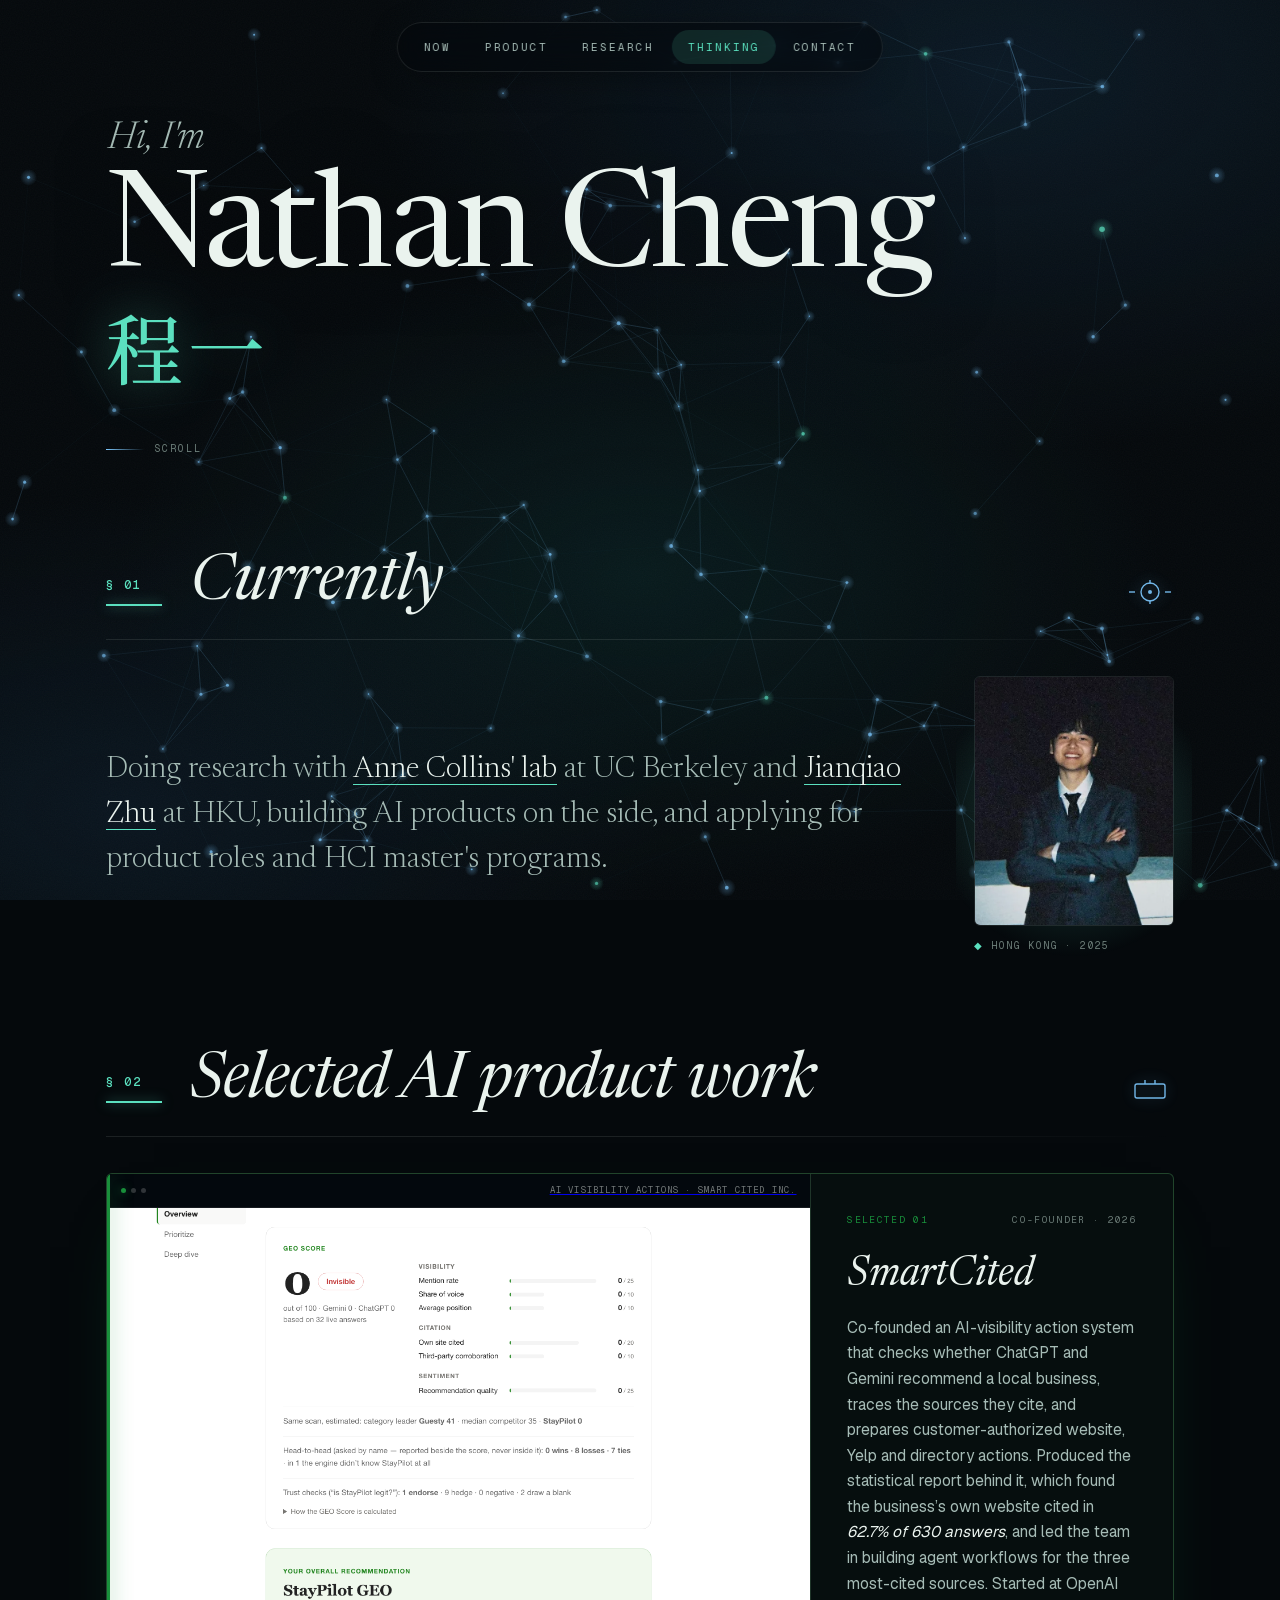
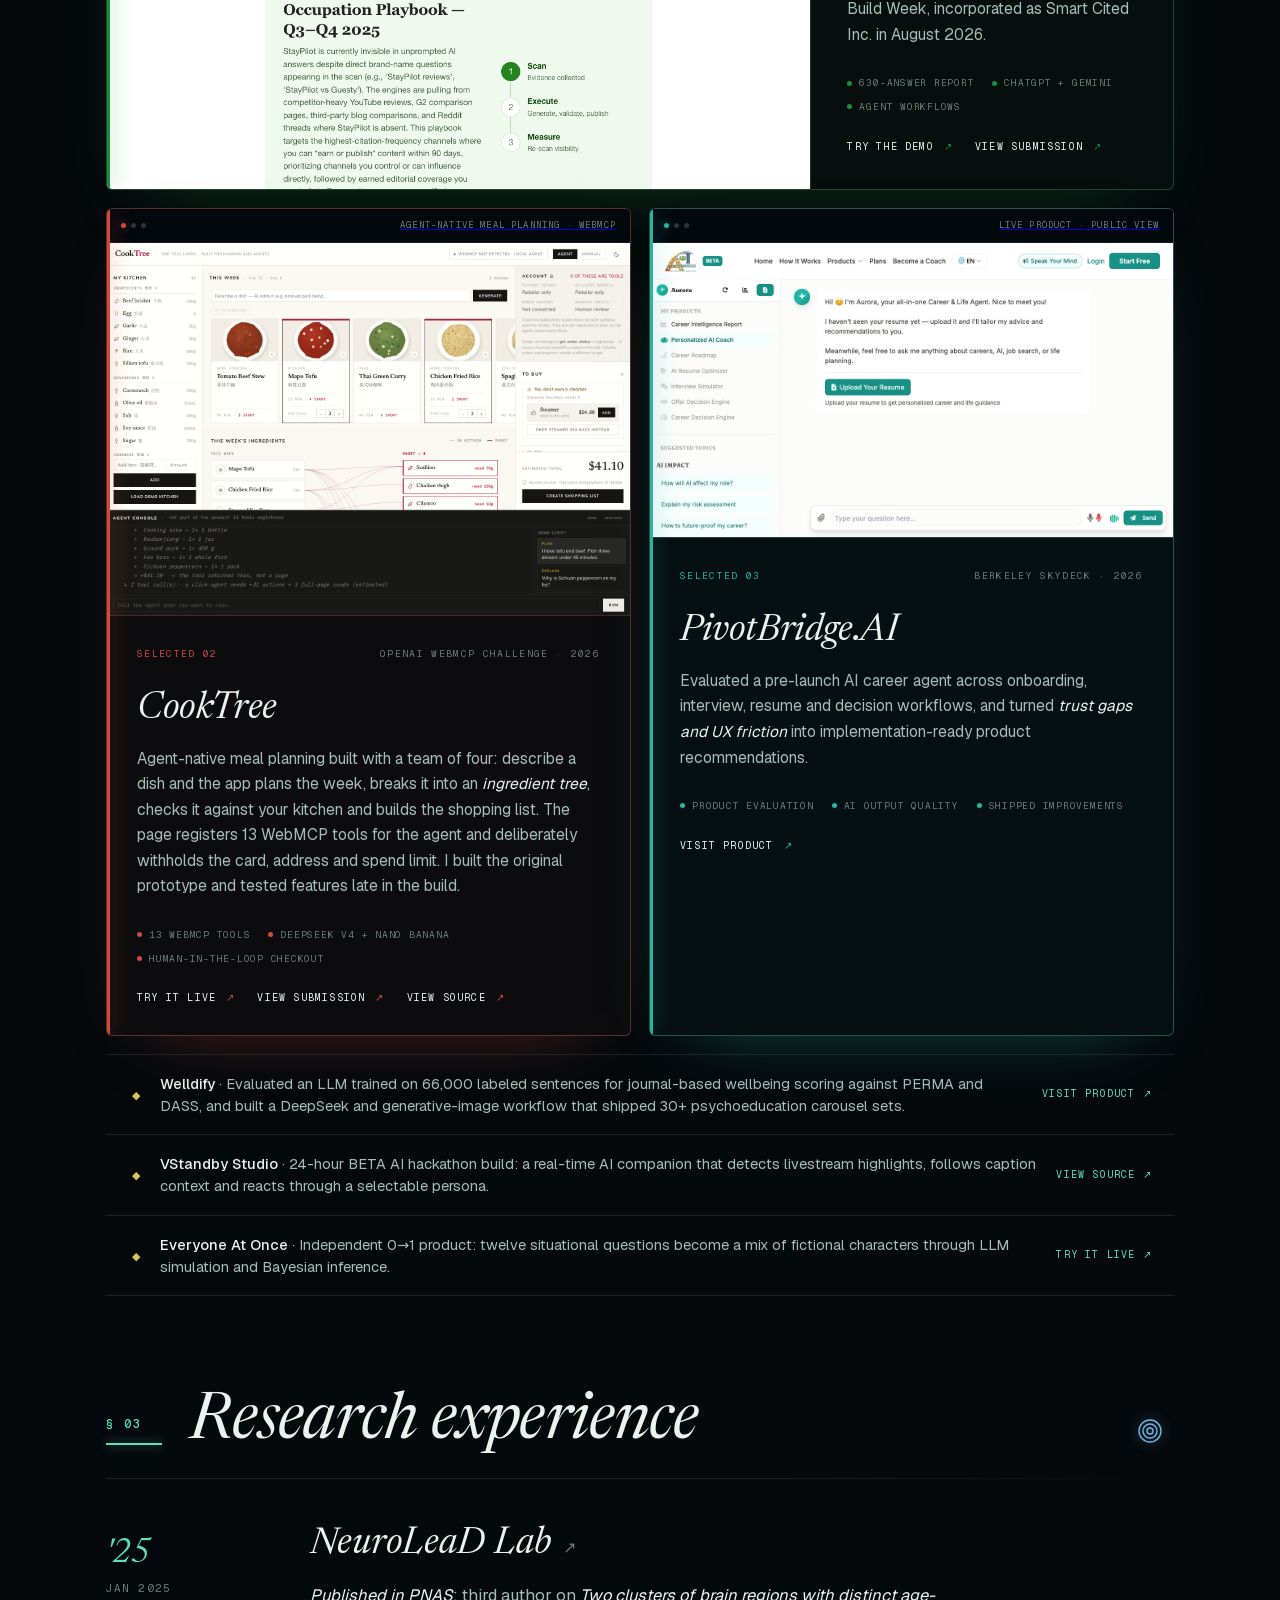
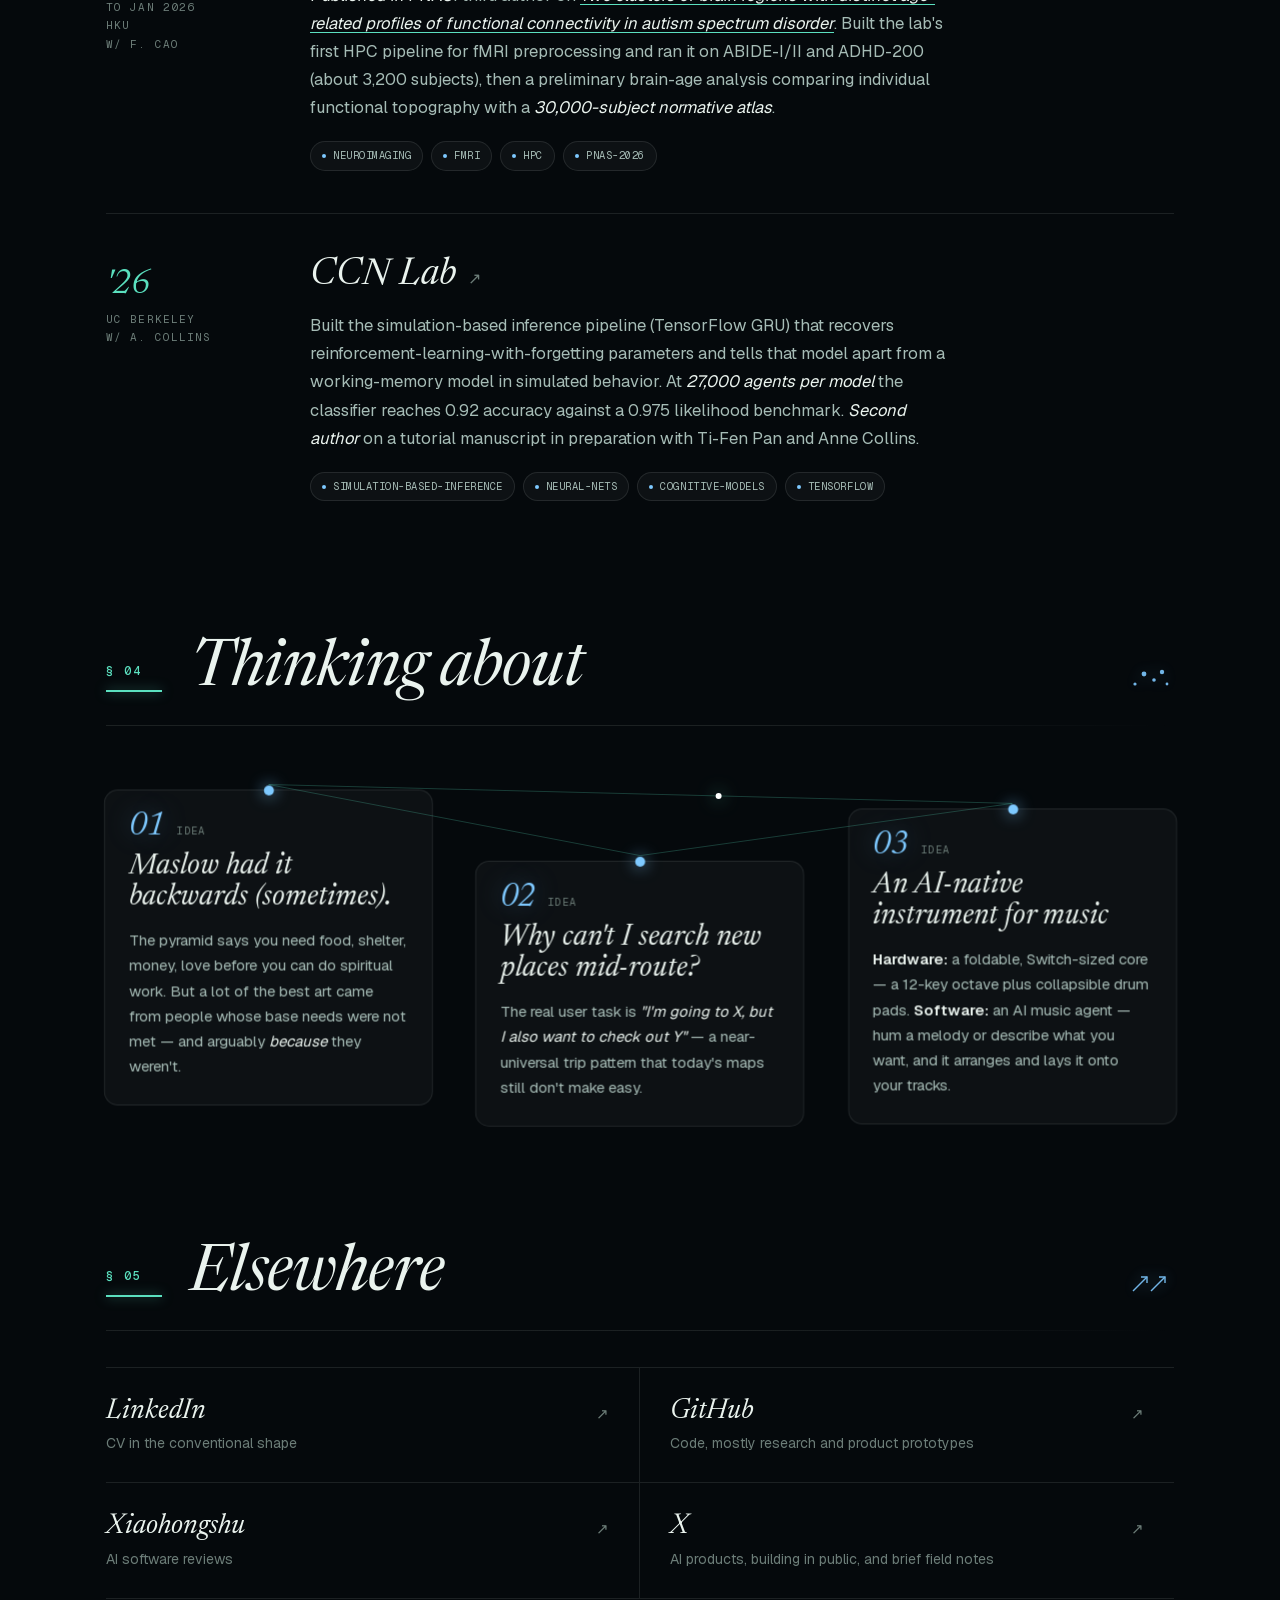
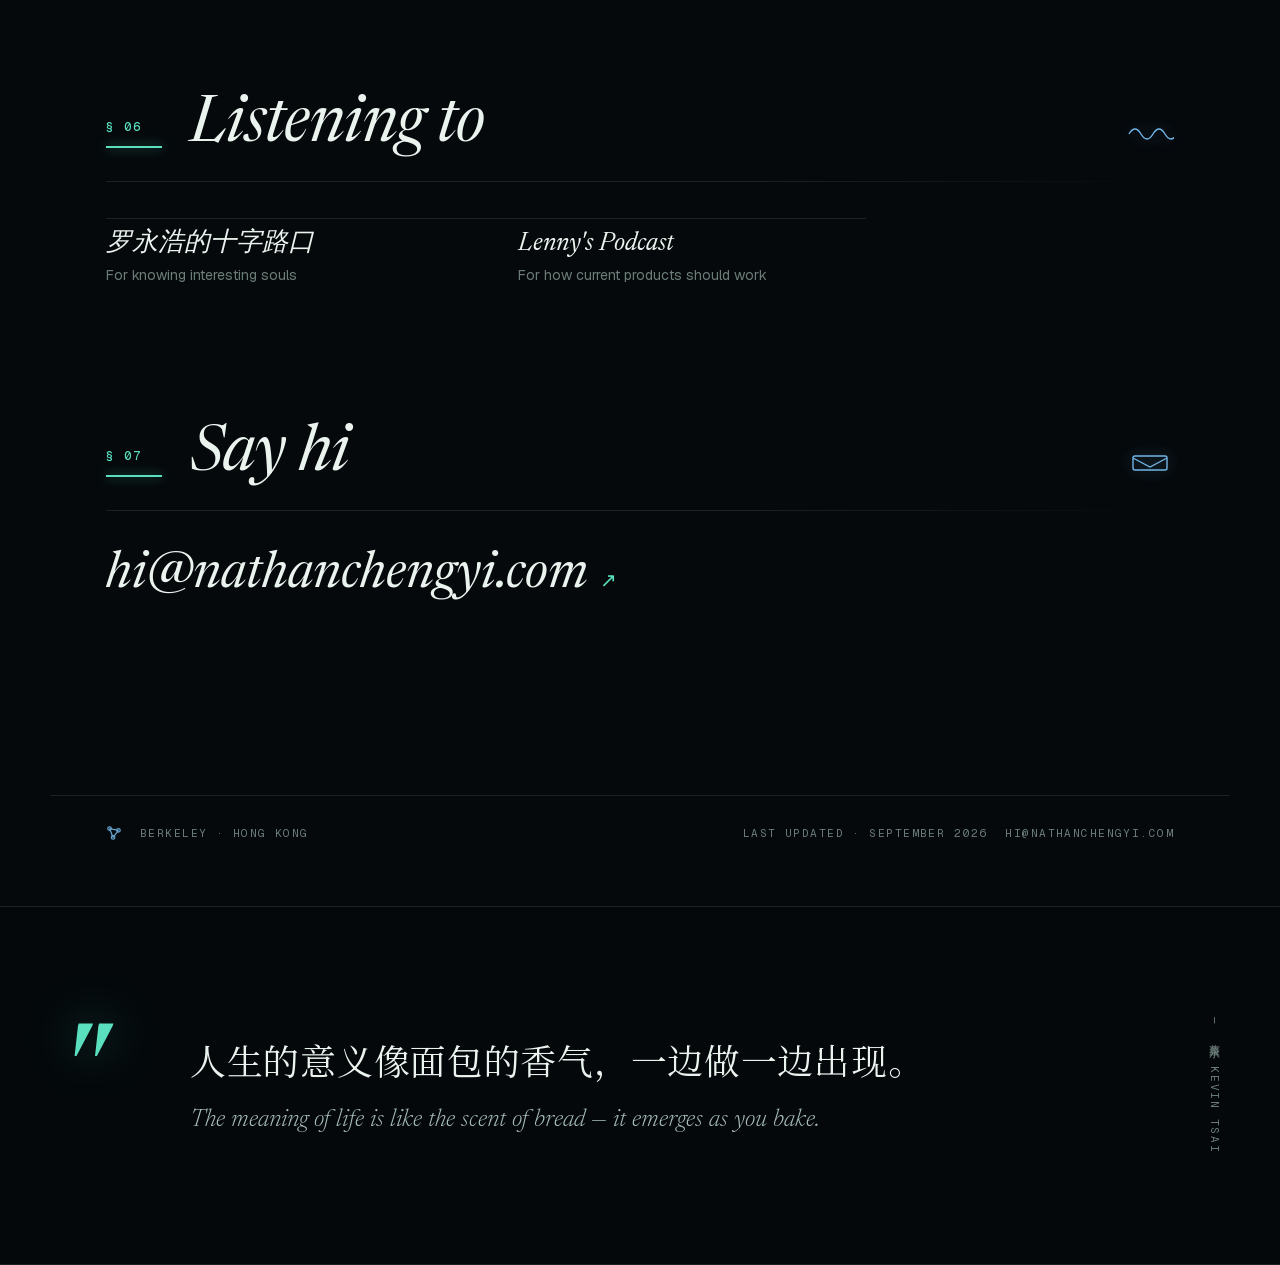
==== sites/classic/index.html @ 2eed2dc4 "Make the interactive gallery the homepage; keep the previous page at /classic/ The rauno-style horiz" ====
<!DOCTYPE html>
<html lang="en"><head>
<meta charset="UTF-8">
<meta name="viewport" content="width=device-width, initial-scale=1.0">
<title>Nathan Cheng · 程一</title>
<link rel="icon" href="data:image/svg+xml,%3Csvg xmlns='http://www.w3.org/2000/svg' viewBox='0 0 64 64'%3E%3Crect width='64' height='64' rx='12' fill='%2305090c'/%3E%3Ctext x='32' y='42' text-anchor='middle' font-family='Georgia,serif' font-size='28' fill='%235be0bf'%3ENC%3C/text%3E%3C/svg%3E">

<style>/* cyrillic-ext */
@font-face {
  font-family: 'Geist';
  font-style: normal;
  font-weight: 300;
  font-display: swap;
  src: url("assets/406ff196-9a1d-473f-8d16-a6c9b97832ac.woff2") format('woff2');
  unicode-range: U+0460-052F, U+1C80-1C8A, U+20B4, U+2DE0-2DFF, U+A640-A69F, U+FE2E-FE2F;
}
/* cyrillic */
@font-face {
  font-family: 'Geist';
  font-style: normal;
  font-weight: 300;
  font-display: swap;
  src: url("assets/a07b45ac-2dd8-4968-9e25-42e28d0f3541.woff2") format('woff2');
  unicode-range: U+0301, U+0400-045F, U+0490-0491, U+04B0-04B1, U+2116;
}
/* vietnamese */
@font-face {
  font-family: 'Geist';
  font-style: normal;
  font-weight: 300;
  font-display: swap;
  src: url("assets/fdc91649-706a-4831-848d-0810960afbfd.woff2") format('woff2');
  unicode-range: U+0102-0103, U+0110-0111, U+0128-0129, U+0168-0169, U+01A0-01A1, U+01AF-01B0, U+0300-0301, U+0303-0304, U+0308-0309, U+0323, U+0329, U+1EA0-1EF9, U+20AB;
}
/* latin-ext */
@font-face {
  font-family: 'Geist';
  font-style: normal;
  font-weight: 300;
  font-display: swap;
  src: url("assets/aa90a2c1-c857-4270-928f-7e5e3acef69a.woff2") format('woff2');
  unicode-range: U+0100-02BA, U+02BD-02C5, U+02C7-02CC, U+02CE-02D7, U+02DD-02FF, U+0304, U+0308, U+0329, U+1D00-1DBF, U+1E00-1E9F, U+1EF2-1EFF, U+2020, U+20A0-20AB, U+20AD-20C0, U+2113, U+2C60-2C7F, U+A720-A7FF;
}
/* latin */
@font-face {
  font-family: 'Geist';
  font-style: normal;
  font-weight: 300;
  font-display: swap;
  src: url("assets/fd5b22b3-99f3-406f-8edd-89c9b21847e5.woff2") format('woff2');
  unicode-range: U+0000-00FF, U+0131, U+0152-0153, U+02BB-02BC, U+02C6, U+02DA, U+02DC, U+0304, U+0308, U+0329, U+2000-206F, U+20AC, U+2122, U+2191, U+2193, U+2212, U+2215, U+FEFF, U+FFFD;
}
/* cyrillic-ext */
@font-face {
  font-family: 'Geist';
  font-style: normal;
  font-weight: 400;
  font-display: swap;
  src: url("assets/406ff196-9a1d-473f-8d16-a6c9b97832ac.woff2") format('woff2');
  unicode-range: U+0460-052F, U+1C80-1C8A, U+20B4, U+2DE0-2DFF, U+A640-A69F, U+FE2E-FE2F;
}
/* cyrillic */
@font-face {
  font-family: 'Geist';
  font-style: normal;
  font-weight: 400;
  font-display: swap;
  src: url("assets/a07b45ac-2dd8-4968-9e25-42e28d0f3541.woff2") format('woff2');
  unicode-range: U+0301, U+0400-045F, U+0490-0491, U+04B0-04B1, U+2116;
}
/* vietnamese */
@font-face {
  font-family: 'Geist';
  font-style: normal;
  font-weight: 400;
  font-display: swap;
  src: url("assets/fdc91649-706a-4831-848d-0810960afbfd.woff2") format('woff2');
  unicode-range: U+0102-0103, U+0110-0111, U+0128-0129, U+0168-0169, U+01A0-01A1, U+01AF-01B0, U+0300-0301, U+0303-0304, U+0308-0309, U+0323, U+0329, U+1EA0-1EF9, U+20AB;
}
/* latin-ext */
@font-face {
  font-family: 'Geist';
  font-style: normal;
  font-weight: 400;
  font-display: swap;
  src: url("assets/aa90a2c1-c857-4270-928f-7e5e3acef69a.woff2") format('woff2');
  unicode-range: U+0100-02BA, U+02BD-02C5, U+02C7-02CC, U+02CE-02D7, U+02DD-02FF, U+0304, U+0308, U+0329, U+1D00-1DBF, U+1E00-1E9F, U+1EF2-1EFF, U+2020, U+20A0-20AB, U+20AD-20C0, U+2113, U+2C60-2C7F, U+A720-A7FF;
}
/* latin */
@font-face {
  font-family: 'Geist';
  font-style: normal;
  font-weight: 400;
  font-display: swap;
  src: url("assets/fd5b22b3-99f3-406f-8edd-89c9b21847e5.woff2") format('woff2');
  unicode-range: U+0000-00FF, U+0131, U+0152-0153, U+02BB-02BC, U+02C6, U+02DA, U+02DC, U+0304, U+0308, U+0329, U+2000-206F, U+20AC, U+2122, U+2191, U+2193, U+2212, U+2215, U+FEFF, U+FFFD;
}
/* cyrillic-ext */
@font-face {
  font-family: 'Geist';
  font-style: normal;
  font-weight: 500;
  font-display: swap;
  src: url("assets/406ff196-9a1d-473f-8d16-a6c9b97832ac.woff2") format('woff2');
  unicode-range: U+0460-052F, U+1C80-1C8A, U+20B4, U+2DE0-2DFF, U+A640-A69F, U+FE2E-FE2F;
}
/* cyrillic */
@font-face {
  font-family: 'Geist';
  font-style: normal;
  font-weight: 500;
  font-display: swap;
  src: url("assets/a07b45ac-2dd8-4968-9e25-42e28d0f3541.woff2") format('woff2');
  unicode-range: U+0301, U+0400-045F, U+0490-0491, U+04B0-04B1, U+2116;
}
/* vietnamese */
@font-face {
  font-family: 'Geist';
  font-style: normal;
  font-weight: 500;
  font-display: swap;
  src: url("assets/fdc91649-706a-4831-848d-0810960afbfd.woff2") format('woff2');
  unicode-range: U+0102-0103, U+0110-0111, U+0128-0129, U+0168-0169, U+01A0-01A1, U+01AF-01B0, U+0300-0301, U+0303-0304, U+0308-0309, U+0323, U+0329, U+1EA0-1EF9, U+20AB;
}
/* latin-ext */
@font-face {
  font-family: 'Geist';
  font-style: normal;
  font-weight: 500;
  font-display: swap;
  src: url("assets/aa90a2c1-c857-4270-928f-7e5e3acef69a.woff2") format('woff2');
  unicode-range: U+0100-02BA, U+02BD-02C5, U+02C7-02CC, U+02CE-02D7, U+02DD-02FF, U+0304, U+0308, U+0329, U+1D00-1DBF, U+1E00-1E9F, U+1EF2-1EFF, U+2020, U+20A0-20AB, U+20AD-20C0, U+2113, U+2C60-2C7F, U+A720-A7FF;
}
/* latin */
@font-face {
  font-family: 'Geist';
  font-style: normal;
  font-weight: 500;
  font-display: swap;
  src: url("assets/fd5b22b3-99f3-406f-8edd-89c9b21847e5.woff2") format('woff2');
  unicode-range: U+0000-00FF, U+0131, U+0152-0153, U+02BB-02BC, U+02C6, U+02DA, U+02DC, U+0304, U+0308, U+0329, U+2000-206F, U+20AC, U+2122, U+2191, U+2193, U+2212, U+2215, U+FEFF, U+FFFD;
}
/* cyrillic-ext */
@font-face {
  font-family: 'Geist';
  font-style: normal;
  font-weight: 600;
  font-display: swap;
  src: url("assets/406ff196-9a1d-473f-8d16-a6c9b97832ac.woff2") format('woff2');
  unicode-range: U+0460-052F, U+1C80-1C8A, U+20B4, U+2DE0-2DFF, U+A640-A69F, U+FE2E-FE2F;
}
/* cyrillic */
@font-face {
  font-family: 'Geist';
  font-style: normal;
  font-weight: 600;
  font-display: swap;
  src: url("assets/a07b45ac-2dd8-4968-9e25-42e28d0f3541.woff2") format('woff2');
  unicode-range: U+0301, U+0400-045F, U+0490-0491, U+04B0-04B1, U+2116;
}
/* vietnamese */
@font-face {
  font-family: 'Geist';
  font-style: normal;
  font-weight: 600;
  font-display: swap;
  src: url("assets/fdc91649-706a-4831-848d-0810960afbfd.woff2") format('woff2');
  unicode-range: U+0102-0103, U+0110-0111, U+0128-0129, U+0168-0169, U+01A0-01A1, U+01AF-01B0, U+0300-0301, U+0303-0304, U+0308-0309, U+0323, U+0329, U+1EA0-1EF9, U+20AB;
}
/* latin-ext */
@font-face {
  font-family: 'Geist';
  font-style: normal;
  font-weight: 600;
  font-display: swap;
  src: url("assets/aa90a2c1-c857-4270-928f-7e5e3acef69a.woff2") format('woff2');
  unicode-range: U+0100-02BA, U+02BD-02C5, U+02C7-02CC, U+02CE-02D7, U+02DD-02FF, U+0304, U+0308, U+0329, U+1D00-1DBF, U+1E00-1E9F, U+1EF2-1EFF, U+2020, U+20A0-20AB, U+20AD-20C0, U+2113, U+2C60-2C7F, U+A720-A7FF;
}
/* latin */
@font-face {
  font-family: 'Geist';
  font-style: normal;
  font-weight: 600;
  font-display: swap;
  src: url("assets/fd5b22b3-99f3-406f-8edd-89c9b21847e5.woff2") format('woff2');
  unicode-range: U+0000-00FF, U+0131, U+0152-0153, U+02BB-02BC, U+02C6, U+02DA, U+02DC, U+0304, U+0308, U+0329, U+2000-206F, U+20AC, U+2122, U+2191, U+2193, U+2212, U+2215, U+FEFF, U+FFFD;
}
/* cyrillic-ext */
@font-face {
  font-family: 'Geist Mono';
  font-style: normal;
  font-weight: 400;
  font-display: swap;
  src: url("assets/4deb1735-7fc5-4e44-931a-0e9ace852eaf.woff2") format('woff2');
  unicode-range: U+0460-052F, U+1C80-1C8A, U+20B4, U+2DE0-2DFF, U+A640-A69F, U+FE2E-FE2F;
}
/* cyrillic */
@font-face {
  font-family: 'Geist Mono';
  font-style: normal;
  font-weight: 400;
  font-display: swap;
  src: url("assets/641f520a-6e91-494b-a622-f8a7eb7b8e82.woff2") format('woff2');
  unicode-range: U+0301, U+0400-045F, U+0490-0491, U+04B0-04B1, U+2116;
}
/* symbols2 */
@font-face {
  font-family: 'Geist Mono';
  font-style: normal;
  font-weight: 400;
  font-display: swap;
  src: url("assets/8c918bd3-a29f-4738-ba92-1f7b3ba938ee.woff2") format('woff2');
  unicode-range: U+2000-2001, U+2004-2008, U+200A, U+23B8-23BD, U+2500-259F;
}
/* vietnamese */
@font-face {
  font-family: 'Geist Mono';
  font-style: normal;
  font-weight: 400;
  font-display: swap;
  src: url("assets/a87efb95-933f-4abd-8d6a-b9994d7c7fd7.woff2") format('woff2');
  unicode-range: U+0102-0103, U+0110-0111, U+0128-0129, U+0168-0169, U+01A0-01A1, U+01AF-01B0, U+0300-0301, U+0303-0304, U+0308-0309, U+0323, U+0329, U+1EA0-1EF9, U+20AB;
}
/* latin-ext */
@font-face {
  font-family: 'Geist Mono';
  font-style: normal;
  font-weight: 400;
  font-display: swap;
  src: url("assets/8f71ce33-ca8a-4b1d-8ab3-5d16560b2640.woff2") format('woff2');
  unicode-range: U+0100-02BA, U+02BD-02C5, U+02C7-02CC, U+02CE-02D7, U+02DD-02FF, U+0304, U+0308, U+0329, U+1D00-1DBF, U+1E00-1E9F, U+1EF2-1EFF, U+2020, U+20A0-20AB, U+20AD-20C0, U+2113, U+2C60-2C7F, U+A720-A7FF;
}
/* latin */
@font-face {
  font-family: 'Geist Mono';
  font-style: normal;
  font-weight: 400;
  font-display: swap;
  src: url("assets/cc02ea3b-0bcb-44e5-9887-5b1817700474.woff2") format('woff2');
  unicode-range: U+0000-00FF, U+0131, U+0152-0153, U+02BB-02BC, U+02C6, U+02DA, U+02DC, U+0304, U+0308, U+0329, U+2000-206F, U+20AC, U+2122, U+2191, U+2193, U+2212, U+2215, U+FEFF, U+FFFD;
}
/* cyrillic-ext */
@font-face {
  font-family: 'Geist Mono';
  font-style: normal;
  font-weight: 500;
  font-display: swap;
  src: url("assets/4deb1735-7fc5-4e44-931a-0e9ace852eaf.woff2") format('woff2');
  unicode-range: U+0460-052F, U+1C80-1C8A, U+20B4, U+2DE0-2DFF, U+A640-A69F, U+FE2E-FE2F;
}
/* cyrillic */
@font-face {
  font-family: 'Geist Mono';
  font-style: normal;
  font-weight: 500;
  font-display: swap;
  src: url("assets/641f520a-6e91-494b-a622-f8a7eb7b8e82.woff2") format('woff2');
  unicode-range: U+0301, U+0400-045F, U+0490-0491, U+04B0-04B1, U+2116;
}
/* symbols2 */
@font-face {
  font-family: 'Geist Mono';
  font-style: normal;
  font-weight: 500;
  font-display: swap;
  src: url("assets/8c918bd3-a29f-4738-ba92-1f7b3ba938ee.woff2") format('woff2');
  unicode-range: U+2000-2001, U+2004-2008, U+200A, U+23B8-23BD, U+2500-259F;
}
/* vietnamese */
@font-face {
  font-family: 'Geist Mono';
  font-style: normal;
  font-weight: 500;
  font-display: swap;
  src: url("assets/a87efb95-933f-4abd-8d6a-b9994d7c7fd7.woff2") format('woff2');
  unicode-range: U+0102-0103, U+0110-0111, U+0128-0129, U+0168-0169, U+01A0-01A1, U+01AF-01B0, U+0300-0301, U+0303-0304, U+0308-0309, U+0323, U+0329, U+1EA0-1EF9, U+20AB;
}
/* latin-ext */
@font-face {
  font-family: 'Geist Mono';
  font-style: normal;
  font-weight: 500;
  font-display: swap;
  src: url("assets/8f71ce33-ca8a-4b1d-8ab3-5d16560b2640.woff2") format('woff2');
  unicode-range: U+0100-02BA, U+02BD-02C5, U+02C7-02CC, U+02CE-02D7, U+02DD-02FF, U+0304, U+0308, U+0329, U+1D00-1DBF, U+1E00-1E9F, U+1EF2-1EFF, U+2020, U+20A0-20AB, U+20AD-20C0, U+2113, U+2C60-2C7F, U+A720-A7FF;
}
/* latin */
@font-face {
  font-family: 'Geist Mono';
  font-style: normal;
  font-weight: 500;
  font-display: swap;
  src: url("assets/cc02ea3b-0bcb-44e5-9887-5b1817700474.woff2") format('woff2');
  unicode-range: U+0000-00FF, U+0131, U+0152-0153, U+02BB-02BC, U+02C6, U+02DA, U+02DC, U+0304, U+0308, U+0329, U+2000-206F, U+20AC, U+2122, U+2191, U+2193, U+2212, U+2215, U+FEFF, U+FFFD;
}
/* latin-ext */
@font-face {
  font-family: 'Instrument Serif';
  font-style: italic;
  font-weight: 400;
  font-display: swap;
  src: url("assets/82342b53-bb4f-4920-b3ee-62aa6d832d21.woff2") format('woff2');
  unicode-range: U+0100-02BA, U+02BD-02C5, U+02C7-02CC, U+02CE-02D7, U+02DD-02FF, U+0304, U+0308, U+0329, U+1D00-1DBF, U+1E00-1E9F, U+1EF2-1EFF, U+2020, U+20A0-20AB, U+20AD-20C0, U+2113, U+2C60-2C7F, U+A720-A7FF;
}
/* latin */
@font-face {
  font-family: 'Instrument Serif';
  font-style: italic;
  font-weight: 400;
  font-display: swap;
  src: url("assets/39fcc3da-72b2-45c7-a896-44518036417e.woff2") format('woff2');
  unicode-range: U+0000-00FF, U+0131, U+0152-0153, U+02BB-02BC, U+02C6, U+02DA, U+02DC, U+0304, U+0308, U+0329, U+2000-206F, U+20AC, U+2122, U+2191, U+2193, U+2212, U+2215, U+FEFF, U+FFFD;
}
/* latin-ext */
@font-face {
  font-family: 'Instrument Serif';
  font-style: normal;
  font-weight: 400;
  font-display: swap;
  src: url("assets/51de1911-5d71-4600-9000-8649d9fd3657.woff2") format('woff2');
  unicode-range: U+0100-02BA, U+02BD-02C5, U+02C7-02CC, U+02CE-02D7, U+02DD-02FF, U+0304, U+0308, U+0329, U+1D00-1DBF, U+1E00-1E9F, U+1EF2-1EFF, U+2020, U+20A0-20AB, U+20AD-20C0, U+2113, U+2C60-2C7F, U+A720-A7FF;
}
/* latin */
@font-face {
  font-family: 'Instrument Serif';
  font-style: normal;
  font-weight: 400;
  font-display: swap;
  src: url("assets/1f8f34b9-cf24-4804-b10e-a62b83141c63.woff2") format('woff2');
  unicode-range: U+0000-00FF, U+0131, U+0152-0153, U+02BB-02BC, U+02C6, U+02DA, U+02DC, U+0304, U+0308, U+0329, U+2000-206F, U+20AC, U+2122, U+2191, U+2193, U+2212, U+2215, U+FEFF, U+FFFD;
}
/* cyrillic-ext */
@font-face {
  font-family: 'Inter Tight';
  font-style: normal;
  font-weight: 400;
  font-display: swap;
  src: url("assets/a51eeeb6-c820-4dff-87d1-be201de6d6c6.woff2") format('woff2');
  unicode-range: U+0460-052F, U+1C80-1C8A, U+20B4, U+2DE0-2DFF, U+A640-A69F, U+FE2E-FE2F;
}
/* cyrillic */
@font-face {
  font-family: 'Inter Tight';
  font-style: normal;
  font-weight: 400;
  font-display: swap;
  src: url("assets/ab0a4b1e-ab73-496b-af67-f193a695d91c.woff2") format('woff2');
  unicode-range: U+0301, U+0400-045F, U+0490-0491, U+04B0-04B1, U+2116;
}
/* greek-ext */
@font-face {
  font-family: 'Inter Tight';
  font-style: normal;
  font-weight: 400;
  font-display: swap;
  src: url("assets/25505357-8109-42a3-92f9-4ddcd8b09b17.woff2") format('woff2');
  unicode-range: U+1F00-1FFF;
}
/* greek */
@font-face {
  font-family: 'Inter Tight';
  font-style: normal;
  font-weight: 400;
  font-display: swap;
  src: url("assets/26ed3e5c-01b4-41af-aea3-d588970f95c6.woff2") format('woff2');
  unicode-range: U+0370-0377, U+037A-037F, U+0384-038A, U+038C, U+038E-03A1, U+03A3-03FF;
}
/* vietnamese */
@font-face {
  font-family: 'Inter Tight';
  font-style: normal;
  font-weight: 400;
  font-display: swap;
  src: url("assets/d5d8c652-afb6-4164-b092-658f5ea5ee05.woff2") format('woff2');
  unicode-range: U+0102-0103, U+0110-0111, U+0128-0129, U+0168-0169, U+01A0-01A1, U+01AF-01B0, U+0300-0301, U+0303-0304, U+0308-0309, U+0323, U+0329, U+1EA0-1EF9, U+20AB;
}
/* latin-ext */
@font-face {
  font-family: 'Inter Tight';
  font-style: normal;
  font-weight: 400;
  font-display: swap;
  src: url("assets/9e79aa16-de63-41fd-900c-c9a64ae68954.woff2") format('woff2');
  unicode-range: U+0100-02BA, U+02BD-02C5, U+02C7-02CC, U+02CE-02D7, U+02DD-02FF, U+0304, U+0308, U+0329, U+1D00-1DBF, U+1E00-1E9F, U+1EF2-1EFF, U+2020, U+20A0-20AB, U+20AD-20C0, U+2113, U+2C60-2C7F, U+A720-A7FF;
}
/* latin */
@font-face {
  font-family: 'Inter Tight';
  font-style: normal;
  font-weight: 400;
  font-display: swap;
  src: url("assets/fe923ce8-3e63-41a2-ae22-30a5498c49ff.woff2") format('woff2');
  unicode-range: U+0000-00FF, U+0131, U+0152-0153, U+02BB-02BC, U+02C6, U+02DA, U+02DC, U+0304, U+0308, U+0329, U+2000-206F, U+20AC, U+2122, U+2191, U+2193, U+2212, U+2215, U+FEFF, U+FFFD;
}
/* cyrillic-ext */
@font-face {
  font-family: 'Inter Tight';
  font-style: normal;
  font-weight: 500;
  font-display: swap;
  src: url("assets/a51eeeb6-c820-4dff-87d1-be201de6d6c6.woff2") format('woff2');
  unicode-range: U+0460-052F, U+1C80-1C8A, U+20B4, U+2DE0-2DFF, U+A640-A69F, U+FE2E-FE2F;
}
/* cyrillic */
@font-face {
  font-family: 'Inter Tight';
  font-style: normal;
  font-weight: 500;
  font-display: swap;
  src: url("assets/ab0a4b1e-ab73-496b-af67-f193a695d91c.woff2") format('woff2');
  unicode-range: U+0301, U+0400-045F, U+0490-0491, U+04B0-04B1, U+2116;
}
/* greek-ext */
@font-face {
  font-family: 'Inter Tight';
  font-style: normal;
  font-weight: 500;
  font-display: swap;
  src: url("assets/25505357-8109-42a3-92f9-4ddcd8b09b17.woff2") format('woff2');
  unicode-range: U+1F00-1FFF;
}
/* greek */
@font-face {
  font-family: 'Inter Tight';
  font-style: normal;
  font-weight: 500;
  font-display: swap;
  src: url("assets/26ed3e5c-01b4-41af-aea3-d588970f95c6.woff2") format('woff2');
  unicode-range: U+0370-0377, U+037A-037F, U+0384-038A, U+038C, U+038E-03A1, U+03A3-03FF;
}
/* vietnamese */
@font-face {
  font-family: 'Inter Tight';
  font-style: normal;
  font-weight: 500;
  font-display: swap;
  src: url("assets/d5d8c652-afb6-4164-b092-658f5ea5ee05.woff2") format('woff2');
  unicode-range: U+0102-0103, U+0110-0111, U+0128-0129, U+0168-0169, U+01A0-01A1, U+01AF-01B0, U+0300-0301, U+0303-0304, U+0308-0309, U+0323, U+0329, U+1EA0-1EF9, U+20AB;
}
/* latin-ext */
@font-face {
  font-family: 'Inter Tight';
  font-style: normal;
  font-weight: 500;
  font-display: swap;
  src: url("assets/9e79aa16-de63-41fd-900c-c9a64ae68954.woff2") format('woff2');
  unicode-range: U+0100-02BA, U+02BD-02C5, U+02C7-02CC, U+02CE-02D7, U+02DD-02FF, U+0304, U+0308, U+0329, U+1D00-1DBF, U+1E00-1E9F, U+1EF2-1EFF, U+2020, U+20A0-20AB, U+20AD-20C0, U+2113, U+2C60-2C7F, U+A720-A7FF;
}
/* latin */
@font-face {
  font-family: 'Inter Tight';
  font-style: normal;
  font-weight: 500;
  font-display: swap;
  src: url("assets/fe923ce8-3e63-41a2-ae22-30a5498c49ff.woff2") format('woff2');
  unicode-range: U+0000-00FF, U+0131, U+0152-0153, U+02BB-02BC, U+02C6, U+02DA, U+02DC, U+0304, U+0308, U+0329, U+2000-206F, U+20AC, U+2122, U+2191, U+2193, U+2212, U+2215, U+FEFF, U+FFFD;
}
/* cyrillic-ext */
@font-face {
  font-family: 'Inter Tight';
  font-style: normal;
  font-weight: 600;
  font-display: swap;
  src: url("assets/a51eeeb6-c820-4dff-87d1-be201de6d6c6.woff2") format('woff2');
  unicode-range: U+0460-052F, U+1C80-1C8A, U+20B4, U+2DE0-2DFF, U+A640-A69F, U+FE2E-FE2F;
}
/* cyrillic */
@font-face {
  font-family: 'Inter Tight';
  font-style: normal;
  font-weight: 600;
  font-display: swap;
  src: url("assets/ab0a4b1e-ab73-496b-af67-f193a695d91c.woff2") format('woff2');
  unicode-range: U+0301, U+0400-045F, U+0490-0491, U+04B0-04B1, U+2116;
}
/* greek-ext */
@font-face {
  font-family: 'Inter Tight';
  font-style: normal;
  font-weight: 600;
  font-display: swap;
  src: url("assets/25505357-8109-42a3-92f9-4ddcd8b09b17.woff2") format('woff2');
  unicode-range: U+1F00-1FFF;
}
/* greek */
@font-face {
  font-family: 'Inter Tight';
  font-style: normal;
  font-weight: 600;
  font-display: swap;
  src: url("assets/26ed3e5c-01b4-41af-aea3-d588970f95c6.woff2") format('woff2');
  unicode-range: U+0370-0377, U+037A-037F, U+0384-038A, U+038C, U+038E-03A1, U+03A3-03FF;
}
/* vietnamese */
@font-face {
  font-family: 'Inter Tight';
  font-style: normal;
  font-weight: 600;
  font-display: swap;
  src: url("assets/d5d8c652-afb6-4164-b092-658f5ea5ee05.woff2") format('woff2');
  unicode-range: U+0102-0103, U+0110-0111, U+0128-0129, U+0168-0169, U+01A0-01A1, U+01AF-01B0, U+0300-0301, U+0303-0304, U+0308-0309, U+0323, U+0329, U+1EA0-1EF9, U+20AB;
}
/* latin-ext */
@font-face {
  font-family: 'Inter Tight';
  font-style: normal;
  font-weight: 600;
  font-display: swap;
  src: url("assets/9e79aa16-de63-41fd-900c-c9a64ae68954.woff2") format('woff2');
  unicode-range: U+0100-02BA, U+02BD-02C5, U+02C7-02CC, U+02CE-02D7, U+02DD-02FF, U+0304, U+0308, U+0329, U+1D00-1DBF, U+1E00-1E9F, U+1EF2-1EFF, U+2020, U+20A0-20AB, U+20AD-20C0, U+2113, U+2C60-2C7F, U+A720-A7FF;
}
/* latin */
@font-face {
  font-family: 'Inter Tight';
  font-style: normal;
  font-weight: 600;
  font-display: swap;
  src: url("assets/fe923ce8-3e63-41a2-ae22-30a5498c49ff.woff2") format('woff2');
  unicode-range: U+0000-00FF, U+0131, U+0152-0153, U+02BB-02BC, U+02C6, U+02DA, U+02DC, U+0304, U+0308, U+0329, U+2000-206F, U+20AC, U+2122, U+2191, U+2193, U+2212, U+2215, U+FEFF, U+FFFD;
}
/* cyrillic-ext */
@font-face {
  font-family: 'JetBrains Mono';
  font-style: normal;
  font-weight: 400;
  font-display: swap;
  src: url("assets/3a2e7a4b-8eec-4616-9c74-81284ee72102.woff2") format('woff2');
  unicode-range: U+0460-052F, U+1C80-1C8A, U+20B4, U+2DE0-2DFF, U+A640-A69F, U+FE2E-FE2F;
}
/* cyrillic */
@font-face {
  font-family: 'JetBrains Mono';
  font-style: normal;
  font-weight: 400;
  font-display: swap;
  src: url("assets/2487b6d4-87ba-4f90-b402-2cc6429050ec.woff2") format('woff2');
  unicode-range: U+0301, U+0400-045F, U+0490-0491, U+04B0-04B1, U+2116;
}
/* greek */
@font-face {
  font-family: 'JetBrains Mono';
  font-style: normal;
  font-weight: 400;
  font-display: swap;
  src: url("assets/581ddb53-e612-4a73-ab0d-94c325a8590e.woff2") format('woff2');
  unicode-range: U+0370-0377, U+037A-037F, U+0384-038A, U+038C, U+038E-03A1, U+03A3-03FF;
}
/* vietnamese */
@font-face {
  font-family: 'JetBrains Mono';
  font-style: normal;
  font-weight: 400;
  font-display: swap;
  src: url("assets/9388a95d-3f0e-4508-9102-c8d69b450842.woff2") format('woff2');
  unicode-range: U+0102-0103, U+0110-0111, U+0128-0129, U+0168-0169, U+01A0-01A1, U+01AF-01B0, U+0300-0301, U+0303-0304, U+0308-0309, U+0323, U+0329, U+1EA0-1EF9, U+20AB;
}
/* latin-ext */
@font-face {
  font-family: 'JetBrains Mono';
  font-style: normal;
  font-weight: 400;
  font-display: swap;
  src: url("assets/2ed41b9b-4104-4cdb-8234-b56d3dfb60a6.woff2") format('woff2');
  unicode-range: U+0100-02BA, U+02BD-02C5, U+02C7-02CC, U+02CE-02D7, U+02DD-02FF, U+0304, U+0308, U+0329, U+1D00-1DBF, U+1E00-1E9F, U+1EF2-1EFF, U+2020, U+20A0-20AB, U+20AD-20C0, U+2113, U+2C60-2C7F, U+A720-A7FF;
}
/* latin */
@font-face {
  font-family: 'JetBrains Mono';
  font-style: normal;
  font-weight: 400;
  font-display: swap;
  src: url("assets/a6712384-d311-4d32-a583-69634cc74be7.woff2") format('woff2');
  unicode-range: U+0000-00FF, U+0131, U+0152-0153, U+02BB-02BC, U+02C6, U+02DA, U+02DC, U+0304, U+0308, U+0329, U+2000-206F, U+20AC, U+2122, U+2191, U+2193, U+2212, U+2215, U+FEFF, U+FFFD;
}
/* cyrillic-ext */
@font-face {
  font-family: 'JetBrains Mono';
  font-style: normal;
  font-weight: 500;
  font-display: swap;
  src: url("assets/3a2e7a4b-8eec-4616-9c74-81284ee72102.woff2") format('woff2');
  unicode-range: U+0460-052F, U+1C80-1C8A, U+20B4, U+2DE0-2DFF, U+A640-A69F, U+FE2E-FE2F;
}
/* cyrillic */
@font-face {
  font-family: 'JetBrains Mono';
  font-style: normal;
  font-weight: 500;
  font-display: swap;
  src: url("assets/2487b6d4-87ba-4f90-b402-2cc6429050ec.woff2") format('woff2');
  unicode-range: U+0301, U+0400-045F, U+0490-0491, U+04B0-04B1, U+2116;
}
/* greek */
@font-face {
  font-family: 'JetBrains Mono';
  font-style: normal;
  font-weight: 500;
  font-display: swap;
  src: url("assets/581ddb53-e612-4a73-ab0d-94c325a8590e.woff2") format('woff2');
  unicode-range: U+0370-0377, U+037A-037F, U+0384-038A, U+038C, U+038E-03A1, U+03A3-03FF;
}
/* vietnamese */
@font-face {
  font-family: 'JetBrains Mono';
  font-style: normal;
  font-weight: 500;
  font-display: swap;
  src: url("assets/9388a95d-3f0e-4508-9102-c8d69b450842.woff2") format('woff2');
  unicode-range: U+0102-0103, U+0110-0111, U+0128-0129, U+0168-0169, U+01A0-01A1, U+01AF-01B0, U+0300-0301, U+0303-0304, U+0308-0309, U+0323, U+0329, U+1EA0-1EF9, U+20AB;
}
/* latin-ext */
@font-face {
  font-family: 'JetBrains Mono';
  font-style: normal;
  font-weight: 500;
  font-display: swap;
  src: url("assets/2ed41b9b-4104-4cdb-8234-b56d3dfb60a6.woff2") format('woff2');
  unicode-range: U+0100-02BA, U+02BD-02C5, U+02C7-02CC, U+02CE-02D7, U+02DD-02FF, U+0304, U+0308, U+0329, U+1D00-1DBF, U+1E00-1E9F, U+1EF2-1EFF, U+2020, U+20A0-20AB, U+20AD-20C0, U+2113, U+2C60-2C7F, U+A720-A7FF;
}
/* latin */
@font-face {
  font-family: 'JetBrains Mono';
  font-style: normal;
  font-weight: 500;
  font-display: swap;
  src: url("assets/a6712384-d311-4d32-a583-69634cc74be7.woff2") format('woff2');
  unicode-range: U+0000-00FF, U+0131, U+0152-0153, U+02BB-02BC, U+02C6, U+02DA, U+02DC, U+0304, U+0308, U+0329, U+2000-206F, U+20AC, U+2122, U+2191, U+2193, U+2212, U+2215, U+FEFF, U+FFFD;
}
/* vietnamese */
@font-face {
  font-family: 'Newsreader';
  font-style: italic;
  font-weight: 300;
  font-display: swap;
  src: url("assets/b1d351de-21e8-4328-9dc5-1d7b17c51d9b.woff2") format('woff2');
  unicode-range: U+0102-0103, U+0110-0111, U+0128-0129, U+0168-0169, U+01A0-01A1, U+01AF-01B0, U+0300-0301, U+0303-0304, U+0308-0309, U+0323, U+0329, U+1EA0-1EF9, U+20AB;
}
/* latin-ext */
@font-face {
  font-family: 'Newsreader';
  font-style: italic;
  font-weight: 300;
  font-display: swap;
  src: url("assets/9b1fa4d8-153d-4c5b-9226-ca0e87614f4f.woff2") format('woff2');
  unicode-range: U+0100-02BA, U+02BD-02C5, U+02C7-02CC, U+02CE-02D7, U+02DD-02FF, U+0304, U+0308, U+0329, U+1D00-1DBF, U+1E00-1E9F, U+1EF2-1EFF, U+2020, U+20A0-20AB, U+20AD-20C0, U+2113, U+2C60-2C7F, U+A720-A7FF;
}
/* latin */
@font-face {
  font-family: 'Newsreader';
  font-style: italic;
  font-weight: 300;
  font-display: swap;
  src: url("assets/260ae54b-01d7-498b-9cb7-2400bef6ed37.woff2") format('woff2');
  unicode-range: U+0000-00FF, U+0131, U+0152-0153, U+02BB-02BC, U+02C6, U+02DA, U+02DC, U+0304, U+0308, U+0329, U+2000-206F, U+20AC, U+2122, U+2191, U+2193, U+2212, U+2215, U+FEFF, U+FFFD;
}
/* vietnamese */
@font-face {
  font-family: 'Newsreader';
  font-style: italic;
  font-weight: 400;
  font-display: swap;
  src: url("assets/b1d351de-21e8-4328-9dc5-1d7b17c51d9b.woff2") format('woff2');
  unicode-range: U+0102-0103, U+0110-0111, U+0128-0129, U+0168-0169, U+01A0-01A1, U+01AF-01B0, U+0300-0301, U+0303-0304, U+0308-0309, U+0323, U+0329, U+1EA0-1EF9, U+20AB;
}
/* latin-ext */
@font-face {
  font-family: 'Newsreader';
  font-style: italic;
  font-weight: 400;
  font-display: swap;
  src: url("assets/9b1fa4d8-153d-4c5b-9226-ca0e87614f4f.woff2") format('woff2');
  unicode-range: U+0100-02BA, U+02BD-02C5, U+02C7-02CC, U+02CE-02D7, U+02DD-02FF, U+0304, U+0308, U+0329, U+1D00-1DBF, U+1E00-1E9F, U+1EF2-1EFF, U+2020, U+20A0-20AB, U+20AD-20C0, U+2113, U+2C60-2C7F, U+A720-A7FF;
}
/* latin */
@font-face {
  font-family: 'Newsreader';
  font-style: italic;
  font-weight: 400;
  font-display: swap;
  src: url("assets/260ae54b-01d7-498b-9cb7-2400bef6ed37.woff2") format('woff2');
  unicode-range: U+0000-00FF, U+0131, U+0152-0153, U+02BB-02BC, U+02C6, U+02DA, U+02DC, U+0304, U+0308, U+0329, U+2000-206F, U+20AC, U+2122, U+2191, U+2193, U+2212, U+2215, U+FEFF, U+FFFD;
}
/* vietnamese */
@font-face {
  font-family: 'Newsreader';
  font-style: italic;
  font-weight: 500;
  font-display: swap;
  src: url("assets/b1d351de-21e8-4328-9dc5-1d7b17c51d9b.woff2") format('woff2');
  unicode-range: U+0102-0103, U+0110-0111, U+0128-0129, U+0168-0169, U+01A0-01A1, U+01AF-01B0, U+0300-0301, U+0303-0304, U+0308-0309, U+0323, U+0329, U+1EA0-1EF9, U+20AB;
}
/* latin-ext */
@font-face {
  font-family: 'Newsreader';
  font-style: italic;
  font-weight: 500;
  font-display: swap;
  src: url("assets/9b1fa4d8-153d-4c5b-9226-ca0e87614f4f.woff2") format('woff2');
  unicode-range: U+0100-02BA, U+02BD-02C5, U+02C7-02CC, U+02CE-02D7, U+02DD-02FF, U+0304, U+0308, U+0329, U+1D00-1DBF, U+1E00-1E9F, U+1EF2-1EFF, U+2020, U+20A0-20AB, U+20AD-20C0, U+2113, U+2C60-2C7F, U+A720-A7FF;
}
/* latin */
@font-face {
  font-family: 'Newsreader';
  font-style: italic;
  font-weight: 500;
  font-display: swap;
  src: url("assets/260ae54b-01d7-498b-9cb7-2400bef6ed37.woff2") format('woff2');
  unicode-range: U+0000-00FF, U+0131, U+0152-0153, U+02BB-02BC, U+02C6, U+02DA, U+02DC, U+0304, U+0308, U+0329, U+2000-206F, U+20AC, U+2122, U+2191, U+2193, U+2212, U+2215, U+FEFF, U+FFFD;
}
/* vietnamese */
@font-face {
  font-family: 'Newsreader';
  font-style: normal;
  font-weight: 300;
  font-display: swap;
  src: url("assets/4c2528a5-3a81-462d-a40e-6d73213d1b72.woff2") format('woff2');
  unicode-range: U+0102-0103, U+0110-0111, U+0128-0129, U+0168-0169, U+01A0-01A1, U+01AF-01B0, U+0300-0301, U+0303-0304, U+0308-0309, U+0323, U+0329, U+1EA0-1EF9, U+20AB;
}
/* latin-ext */
@font-face {
  font-family: 'Newsreader';
  font-style: normal;
  font-weight: 300;
  font-display: swap;
  src: url("assets/72ad443a-f9bf-41a2-a525-13eaa0ded73d.woff2") format('woff2');
  unicode-range: U+0100-02BA, U+02BD-02C5, U+02C7-02CC, U+02CE-02D7, U+02DD-02FF, U+0304, U+0308, U+0329, U+1D00-1DBF, U+1E00-1E9F, U+1EF2-1EFF, U+2020, U+20A0-20AB, U+20AD-20C0, U+2113, U+2C60-2C7F, U+A720-A7FF;
}
/* latin */
@font-face {
  font-family: 'Newsreader';
  font-style: normal;
  font-weight: 300;
  font-display: swap;
  src: url("assets/4dafc3d4-99a6-4d18-9811-1bf0a5eef3a1.woff2") format('woff2');
  unicode-range: U+0000-00FF, U+0131, U+0152-0153, U+02BB-02BC, U+02C6, U+02DA, U+02DC, U+0304, U+0308, U+0329, U+2000-206F, U+20AC, U+2122, U+2191, U+2193, U+2212, U+2215, U+FEFF, U+FFFD;
}
/* vietnamese */
@font-face {
  font-family: 'Newsreader';
  font-style: normal;
  font-weight: 400;
  font-display: swap;
  src: url("assets/4c2528a5-3a81-462d-a40e-6d73213d1b72.woff2") format('woff2');
  unicode-range: U+0102-0103, U+0110-0111, U+0128-0129, U+0168-0169, U+01A0-01A1, U+01AF-01B0, U+0300-0301, U+0303-0304, U+0308-0309, U+0323, U+0329, U+1EA0-1EF9, U+20AB;
}
/* latin-ext */
@font-face {
  font-family: 'Newsreader';
  font-style: normal;
  font-weight: 400;
  font-display: swap;
  src: url("assets/72ad443a-f9bf-41a2-a525-13eaa0ded73d.woff2") format('woff2');
  unicode-range: U+0100-02BA, U+02BD-02C5, U+02C7-02CC, U+02CE-02D7, U+02DD-02FF, U+0304, U+0308, U+0329, U+1D00-1DBF, U+1E00-1E9F, U+1EF2-1EFF, U+2020, U+20A0-20AB, U+20AD-20C0, U+2113, U+2C60-2C7F, U+A720-A7FF;
}
/* latin */
@font-face {
  font-family: 'Newsreader';
  font-style: normal;
  font-weight: 400;
  font-display: swap;
  src: url("assets/4dafc3d4-99a6-4d18-9811-1bf0a5eef3a1.woff2") format('woff2');
  unicode-range: U+0000-00FF, U+0131, U+0152-0153, U+02BB-02BC, U+02C6, U+02DA, U+02DC, U+0304, U+0308, U+0329, U+2000-206F, U+20AC, U+2122, U+2191, U+2193, U+2212, U+2215, U+FEFF, U+FFFD;
}
/* vietnamese */
@font-face {
  font-family: 'Newsreader';
  font-style: normal;
  font-weight: 500;
  font-display: swap;
  src: url("assets/4c2528a5-3a81-462d-a40e-6d73213d1b72.woff2") format('woff2');
  unicode-range: U+0102-0103, U+0110-0111, U+0128-0129, U+0168-0169, U+01A0-01A1, U+01AF-01B0, U+0300-0301, U+0303-0304, U+0308-0309, U+0323, U+0329, U+1EA0-1EF9, U+20AB;
}
/* latin-ext */
@font-face {
  font-family: 'Newsreader';
  font-style: normal;
  font-weight: 500;
  font-display: swap;
  src: url("assets/72ad443a-f9bf-41a2-a525-13eaa0ded73d.woff2") format('woff2');
  unicode-range: U+0100-02BA, U+02BD-02C5, U+02C7-02CC, U+02CE-02D7, U+02DD-02FF, U+0304, U+0308, U+0329, U+1D00-1DBF, U+1E00-1E9F, U+1EF2-1EFF, U+2020, U+20A0-20AB, U+20AD-20C0, U+2113, U+2C60-2C7F, U+A720-A7FF;
}
/* latin */
@font-face {
  font-family: 'Newsreader';
  font-style: normal;
  font-weight: 500;
  font-display: swap;
  src: url("assets/4dafc3d4-99a6-4d18-9811-1bf0a5eef3a1.woff2") format('woff2');
  unicode-range: U+0000-00FF, U+0131, U+0152-0153, U+02BB-02BC, U+02C6, U+02DA, U+02DC, U+0304, U+0308, U+0329, U+2000-206F, U+20AC, U+2122, U+2191, U+2193, U+2212, U+2215, U+FEFF, U+FFFD;
}
@font-face {
  font-family: 'Noto Serif SC';
  font-style: normal;
  font-weight: 400;
  font-display: swap;
  src: url("assets/e3f8ee74-243e-4bc2-9fdf-6be1844d6c41.woff2") format('woff2');
  unicode-range: U+1f1e9-1f1f5, U+1f1f7-1f1ff, U+1f21a, U+1f232, U+1f234-1f237, U+1f250-1f251, U+1f300, U+1f302-1f308, U+1f30a-1f311, U+1f315, U+1f319-1f320, U+1f324, U+1f327, U+1f32a, U+1f32c-1f32d, U+1f330-1f357, U+1f359-1f37e;
}
@font-face {
  font-family: 'Noto Serif SC';
  font-style: normal;
  font-weight: 400;
  font-display: swap;
  src: url("assets/6e7f405b-2c12-436f-a43e-0dfd6bc96206.woff2") format('woff2');
  unicode-range: U+fee3, U+fef3, U+ff03-ff04, U+ff07, U+ff0a, U+ff17-ff19, U+ff1c-ff1d, U+ff20-ff3a, U+ff3c, U+ff3e-ff5b, U+ff5d, U+ff61-ff65, U+ff67-ff6a, U+ff6c, U+ff6f-ff78, U+ff7a-ff7d, U+ff80-ff84, U+ff86, U+ff89-ff8e, U+ff92, U+ff97-ff9b, U+ff9d-ff9f, U+ffe0-ffe4, U+ffe6, U+ffe9, U+ffeb, U+ffed, U+fffc, U+1f004, U+1f170-1f171, U+1f192-1f195, U+1f198-1f19a, U+1f1e6-1f1e8;
}
@font-face {
  font-family: 'Noto Serif SC';
  font-style: normal;
  font-weight: 400;
  font-display: swap;
  src: url("assets/04146461-78c4-4c60-9d44-0f8808afc435.woff2") format('woff2');
  unicode-range: U+f0a7, U+f0b2, U+f0b7, U+f0c9, U+f0d8, U+f0da, U+f0dc-f0dd, U+f0e0, U+f0e6, U+f0eb, U+f0fc, U+f101, U+f104-f105, U+f107, U+f10b, U+f11b, U+f14b, U+f18a, U+f193, U+f1d6-f1d7, U+f244, U+f27a, U+f296, U+f2ae, U+f471, U+f4b3, U+f610-f611, U+f880-f881, U+f8ec, U+f8f5, U+f8ff, U+f901, U+f90a, U+f92c-f92d, U+f934, U+f937, U+f941, U+f965, U+f967, U+f969, U+f96b, U+f96f, U+f974, U+f978-f979, U+f97e, U+f981, U+f98a, U+f98e, U+f997, U+f99c, U+f9b2, U+f9b5, U+f9ba, U+f9be, U+f9ca, U+f9d0-f9d1, U+f9dd, U+f9e0-f9e1, U+f9e4, U+f9f7, U+fa00-fa01, U+fa08, U+fa0a, U+fa11, U+fb01-fb02, U+fdfc, U+fe0e, U+fe30-fe31, U+fe33-fe44, U+fe49-fe52, U+fe54-fe57, U+fe59-fe66, U+fe68-fe6b, U+fe8e, U+fe92-fe93, U+feae, U+feb8, U+fecb-fecc, U+fee0;
}
@font-face {
  font-family: 'Noto Serif SC';
  font-style: normal;
  font-weight: 400;
  font-display: swap;
  src: url("assets/7c3f1c8a-9627-488f-96a0-0fc7cf3c64dc.woff2") format('woff2');
  unicode-range: U+9f83, U+9f85-9f8d, U+9f90-9f91, U+9f94-9f96, U+9f98, U+9f9b-9f9c, U+9f9e, U+9fa0, U+9fa2, U+9ff0-9fff, U+a001, U+a007, U+a025, U+a046-a047, U+a057, U+a072, U+a078-a079, U+a083, U+a085, U+a100, U+a118, U+a132, U+a134, U+a1f4, U+a242, U+a4a6, U+a4aa, U+a4b0-a4b1, U+a4b3, U+a9c1-a9c2, U+ac00-ac01, U+ac04, U+ac08, U+ac10-ac11, U+ac13-ac16, U+ac19, U+ac1c-ac1d, U+ac24, U+ac70-ac71, U+ac74, U+ac77-ac78, U+ac80-ac81, U+ac83, U+ac8c, U+ac90, U+ac9f-aca0, U+aca8-aca9, U+acac, U+acb0, U+acbd, U+acc1, U+acc4, U+ace0-ace1, U+ace4, U+ace8, U+acf3, U+acf5, U+acfc-acfd, U+ad00, U+ad0c, U+ad11, U+ad1c, U+ad34, U+ad50, U+ad64, U+ad6c, U+ad70, U+ad74, U+ad7f, U+ad81, U+ad8c, U+adc0, U+adc8, U+addc, U+ade0, U+adf8-adf9, U+adfc, U+ae00, U+ae08-ae09, U+ae0b, U+ae30, U+ae34, U+ae38, U+ae40, U+ae4a, U+ae4c, U+ae54, U+ae68, U+aebc, U+aed8, U+af2c-af2d;
}
@font-face {
  font-family: 'Noto Serif SC';
  font-style: normal;
  font-weight: 400;
  font-display: swap;
  src: url("assets/a48e1cfc-b438-4d61-9ef8-d651c216e5ef.woff2") format('woff2');
  unicode-range: U+9e30-9e33, U+9e35-9e3b, U+9e3e, U+9e40-9e44, U+9e46-9e4e, U+9e51, U+9e53, U+9e55-9e58, U+9e5a-9e5c, U+9e5e-9e63, U+9e66-9e6e, U+9e71, U+9e73, U+9e75, U+9e78-9e79, U+9e7c-9e7e, U+9e82, U+9e86-9e88, U+9e8b-9e8c, U+9e90-9e91, U+9e93, U+9e95, U+9e97, U+9e9d, U+9ea4-9ea5, U+9ea9-9eaa, U+9eb4-9eb5, U+9eb8-9eba, U+9ebc-9ebf, U+9ec3, U+9ec9, U+9ecd, U+9ed0, U+9ed2-9ed3, U+9ed5-9ed6, U+9ed9, U+9edc-9edd, U+9edf-9ee0, U+9ee2, U+9ee5, U+9ee7-9eea, U+9eef, U+9ef1, U+9ef3-9ef4, U+9ef6, U+9ef9, U+9efb-9efc, U+9efe, U+9f0b, U+9f0d, U+9f10, U+9f14, U+9f17, U+9f19, U+9f22, U+9f29, U+9f2c, U+9f2f, U+9f31, U+9f37, U+9f39, U+9f3d-9f3e, U+9f41, U+9f4a-9f4b, U+9f51-9f52, U+9f61-9f63, U+9f66-9f67, U+9f80-9f81;
}
@font-face {
  font-family: 'Noto Serif SC';
  font-style: normal;
  font-weight: 400;
  font-display: swap;
  src: url("assets/41797a78-58e5-467b-a623-06fe7b57d3c9.woff2") format('woff2');
  unicode-range: U+9c82-9c83, U+9c85-9c8c, U+9c8e-9c92, U+9c94-9c9b, U+9c9e-9ca3, U+9ca5-9ca7, U+9ca9, U+9cab, U+9cad-9cae, U+9cb1-9cb7, U+9cb9-9cbd, U+9cbf-9cc0, U+9cc3, U+9cc5-9cc7, U+9cc9-9cd1, U+9cd3-9cda, U+9cdc-9cdd, U+9cdf, U+9ce1-9ce3, U+9ce5, U+9ce9, U+9cee-9cef, U+9cf3-9cf4, U+9cf6, U+9cfc-9cfd, U+9d02, U+9d08-9d09, U+9d12, U+9d1b, U+9d1e, U+9d26, U+9d28, U+9d37, U+9d3b, U+9d3f, U+9d51, U+9d59, U+9d5c-9d5d, U+9d5f-9d61, U+9d6c, U+9d70, U+9d72, U+9d7a, U+9d7e, U+9d84, U+9d89, U+9d8f, U+9d92, U+9daf, U+9db4, U+9db8, U+9dbc, U+9dc4, U+9dc7, U+9dc9, U+9dd7, U+9ddf, U+9df2, U+9df9-9dfa, U+9e0a, U+9e11, U+9e1a, U+9e1e, U+9e20, U+9e22, U+9e28-9e2c, U+9e2e-9e2f;
}
@font-face {
  font-family: 'Noto Serif SC';
  font-style: normal;
  font-weight: 400;
  font-display: swap;
  src: url("assets/7221b31a-2c82-459b-9d29-aaae1a6645e1.woff2") format('woff2');
  unicode-range: U+9a80, U+9a83, U+9a85, U+9a88-9a8a, U+9a8d-9a8e, U+9a90, U+9a92-9a93, U+9a95-9a96, U+9a98-9a99, U+9a9b-9aa2, U+9aa5, U+9aa7, U+9aaf-9ab1, U+9ab5-9ab6, U+9ab9-9aba, U+9ac0-9ac4, U+9ac8, U+9acb-9acc, U+9ace-9acf, U+9ad1-9ad2, U+9ad9, U+9adf, U+9ae1, U+9ae3, U+9aea-9aeb, U+9aed-9aef, U+9af4, U+9af9, U+9afb, U+9b03-9b04, U+9b06, U+9b08, U+9b0d, U+9b0f-9b10, U+9b13, U+9b18, U+9b1a, U+9b1f, U+9b22-9b23, U+9b25, U+9b27-9b28, U+9b2a, U+9b2f, U+9b31-9b32, U+9b3b, U+9b43, U+9b46-9b49, U+9b4d-9b4e, U+9b51, U+9b56, U+9b58, U+9b5a, U+9b5c, U+9b5f, U+9b61-9b62, U+9b6f, U+9b77, U+9b80, U+9b88, U+9b8b, U+9b8e, U+9b91, U+9b9f-9ba0, U+9ba8, U+9baa-9bab, U+9bad-9bae, U+9bb0-9bb1, U+9bb8, U+9bc9-9bca, U+9bd3, U+9bd6, U+9bdb, U+9be8, U+9bf0-9bf1, U+9c02, U+9c10, U+9c15, U+9c24, U+9c2d, U+9c32, U+9c39, U+9c3b, U+9c40, U+9c47-9c49, U+9c53, U+9c57, U+9c64, U+9c72, U+9c77-9c78, U+9c7b, U+9c7f-9c80;
}
@font-face {
  font-family: 'Noto Serif SC';
  font-style: normal;
  font-weight: 400;
  font-display: swap;
  src: url("assets/8ac1547a-8999-413d-af68-fce7b0789f91.woff2") format('woff2');
  unicode-range: U+98dd, U+98e1-98e2, U+98e7-98ea, U+98ec, U+98ee-98ef, U+98f2, U+98f4, U+98fc-98fe, U+9903, U+9905, U+9908, U+990a, U+990c-990d, U+9913-9914, U+9918, U+991a-991b, U+991e, U+9921, U+9928, U+992c, U+992e, U+9935, U+9938-9939, U+993d-993e, U+9945, U+994b-994c, U+9951-9952, U+9954-9955, U+9957, U+995e, U+9963, U+9966-9969, U+996b-996c, U+996f, U+9974-9975, U+9977-9979, U+997d-997e, U+9980-9981, U+9983-9984, U+9987, U+998a-998b, U+998d-9991, U+9993-9995, U+9997-9998, U+99a5, U+99ab, U+99ad-99ae, U+99b1, U+99b3-99b4, U+99bc, U+99bf, U+99c1, U+99c3-99c6, U+99cc, U+99d0, U+99d2, U+99d5, U+99db, U+99dd, U+99e1, U+99ed, U+99f1, U+99ff, U+9a01, U+9a03-9a04, U+9a0e-9a0f, U+9a11-9a13, U+9a19, U+9a1b, U+9a28, U+9a2b, U+9a30, U+9a32, U+9a37, U+9a40, U+9a45, U+9a4a, U+9a4d-9a4e, U+9a52, U+9a55, U+9a57, U+9a5a-9a5b, U+9a5f, U+9a62, U+9a65, U+9a69, U+9a6b, U+9a6e, U+9a75, U+9a77-9a7a, U+9a7d;
}
@font-face {
  font-family: 'Noto Serif SC';
  font-style: normal;
  font-weight: 400;
  font-display: swap;
  src: url("assets/b7cde028-b0fc-47ff-acd4-3bc53780dcfa.woff2") format('woff2');
  unicode-range: U+975b-975c, U+9763, U+9765-9766, U+976c-976d, U+9773, U+9776, U+977a, U+977c, U+9784-9785, U+978e-978f, U+9791-9792, U+9794-9795, U+9798, U+979a, U+979e, U+97a3, U+97a5-97a6, U+97a8, U+97ab-97ac, U+97ae-97af, U+97b2, U+97b4, U+97c6, U+97cb-97cc, U+97d3, U+97d8, U+97dc, U+97e1, U+97ea-97eb, U+97ee, U+97fb, U+97fe-97ff, U+9801-9803, U+9805-9806, U+9808, U+980c, U+9810-9814, U+9817-9818, U+981e, U+9820-9821, U+9824, U+9828, U+982b-982d, U+9830, U+9834, U+9838-9839, U+983c, U+9846, U+984d-984f, U+9851-9852, U+9854-9855, U+9857-9858, U+985a-985b, U+9862-9863, U+9865, U+9867, U+986b, U+986f-9871, U+9877-9878, U+987c, U+9880, U+9883, U+9885, U+9889, U+988b-988f, U+9893-9895, U+9899-989b, U+989e-989f, U+98a1-98a2, U+98a5-98a7, U+98a9, U+98af, U+98b1, U+98b6, U+98ba, U+98be, U+98c3-98c4, U+98c6-98c8, U+98cf-98d6, U+98da-98db;
}
@font-face {
  font-family: 'Noto Serif SC';
  font-style: normal;
  font-weight: 400;
  font-display: swap;
  src: url("assets/724b207e-0310-4b01-8bf3-dba948152655.woff2") format('woff2');
  unicode-range: U+95c4-95ca, U+95cc-95cd, U+95d4-95d6, U+95d8, U+95e1-95e2, U+95e9, U+95f0-95f1, U+95f3, U+95f6, U+95fc, U+95fe-95ff, U+9602-9604, U+9606-960d, U+960f, U+9611-9613, U+9615-9617, U+9619-961b, U+961d, U+9621, U+9628, U+962f, U+963c-963e, U+9641-9642, U+9649, U+9654, U+965b-965f, U+9661, U+9663, U+9665, U+9667-9668, U+966c, U+9670, U+9672-9674, U+9678, U+967a, U+967d, U+9682, U+9685, U+9688, U+968a, U+968d-968e, U+9695, U+9697-9698, U+969e, U+96a0, U+96a3-96a4, U+96a8, U+96aa, U+96b0-96b1, U+96b3-96b4, U+96b7-96b9, U+96bb-96bd, U+96c9, U+96cb, U+96ce, U+96d1-96d2, U+96d6, U+96d9, U+96db-96dc, U+96de, U+96e0, U+96e3, U+96e9, U+96eb, U+96f0-96f2, U+96f9, U+96ff, U+9701-9702, U+9705, U+9708, U+970a, U+970e-970f, U+9711, U+9719, U+9727, U+972a, U+972d, U+9730, U+973d, U+9742, U+9744, U+9748-9749, U+9750-9751, U+975a;
}
@font-face {
  font-family: 'Noto Serif SC';
  font-style: normal;
  font-weight: 400;
  font-display: swap;
  src: url("assets/f490c3a5-3d92-4b4d-a602-b89e22ce47d7.woff2") format('woff2');
  unicode-range: U+94f5, U+94f7, U+94f9, U+94fb-94fd, U+94ff, U+9503-9504, U+9506-9507, U+9509-950a, U+950d-950f, U+9511-9518, U+951a-9520, U+9522, U+9528-952d, U+9530-953a, U+953c-953f, U+9543-9546, U+9548-9550, U+9552-9555, U+9557-955b, U+955d-9568, U+956a-956d, U+9570-9574, U+9583, U+9586, U+9589, U+958e-958f, U+9591-9592, U+9594, U+9598-9599, U+959e-95a0, U+95a2-95a6, U+95a8-95b2, U+95b4, U+95b8-95c3;
}
@font-face {
  font-family: 'Noto Serif SC';
  font-style: normal;
  font-weight: 400;
  font-display: swap;
  src: url("assets/74fc462b-ba41-4fee-a068-4d06791487cb.woff2") format('woff2');
  unicode-range: U+941c-942b, U+942d-942e, U+9432-9433, U+9435, U+9438, U+943a, U+943e, U+9444, U+944a, U+9451-9452, U+945a, U+9462-9463, U+9465, U+9470-9487, U+948a-9492, U+9494-9498, U+949a, U+949c-949d, U+94a1, U+94a3-94a4, U+94a8, U+94aa-94ad, U+94af, U+94b2, U+94b4-94ba, U+94bc-94c0, U+94c4, U+94c6-94db, U+94de-94ec, U+94ee-94f1, U+94f3;
}
@font-face {
  font-family: 'Noto Serif SC';
  font-style: normal;
  font-weight: 400;
  font-display: swap;
  src: url("assets/9c1c2294-f9fb-4967-9e43-54238f9067bf.woff2") format('woff2');
  unicode-range: U+92ec-92ed, U+92f0, U+92f3, U+92f8, U+92fc, U+9304, U+9306, U+9310, U+9312, U+9315, U+9318, U+931a, U+931e, U+9320-9322, U+9324, U+9326-9329, U+932b-932c, U+932f, U+9331-9332, U+9335-9336, U+933e, U+9340-9341, U+934a-9360, U+9362-9363, U+9365-936b, U+936e, U+9375, U+937e, U+9382, U+938a, U+938c, U+938f, U+9393-9394, U+9396-9397, U+939a, U+93a2, U+93a7, U+93ac-93cd, U+93d0-93d1, U+93d6-93d8, U+93de-93df, U+93e1-93e2, U+93e4, U+93f8, U+93fb, U+93fd, U+940e-941a;
}
@font-face {
  font-family: 'Noto Serif SC';
  font-style: normal;
  font-weight: 400;
  font-display: swap;
  src: url("assets/3b7fe18a-c6ef-48e4-9482-8d0e015927df.woff2") format('woff2');
  unicode-range: U+9163-9164, U+9169, U+9170, U+9172, U+9174, U+9179-917a, U+917d-917e, U+9182-9183, U+9185, U+918c-918d, U+9190-9191, U+919a, U+919c, U+91a1-91a4, U+91a8, U+91aa-91af, U+91b4-91b5, U+91b8, U+91ba, U+91be, U+91c0-91c1, U+91c6, U+91c8, U+91cb, U+91d0, U+91d2, U+91d7-91d8, U+91dd, U+91e3, U+91e6-91e7, U+91ed, U+91f0, U+91f5, U+91f9, U+9200, U+9205, U+9207-920a, U+920d-920e, U+9210, U+9214-9215, U+921c, U+921e, U+9221, U+9223-9227, U+9229-922a, U+922d, U+9234-9235, U+9237, U+9239-923a, U+923c-9240, U+9244-9246, U+9249, U+924e-924f, U+9251, U+9253, U+9257, U+925b, U+925e, U+9262, U+9264-9266, U+9268, U+926c, U+926f, U+9271, U+927b, U+927e, U+9280, U+9283, U+9285-928a, U+928e, U+9291, U+9293, U+9296, U+9298, U+929c-929d, U+92a8, U+92ab-92ae, U+92b3, U+92b6-92b7, U+92b9, U+92c1, U+92c5-92c6, U+92c8, U+92cc, U+92d0, U+92d2, U+92e4, U+92ea;
}
@font-face {
  font-family: 'Noto Serif SC';
  font-style: normal;
  font-weight: 400;
  font-display: swap;
  src: url("assets/5c7ea521-dce8-4665-aac9-71d17de524ca.woff2") format('woff2');
  unicode-range: U+9004, U+900b, U+9011, U+9015-9016, U+901e, U+9021, U+9026, U+902d, U+902f, U+9031, U+9035-9036, U+9039-903a, U+9041, U+9044-9046, U+904a, U+904f-9052, U+9054-9055, U+9058-9059, U+905b-905e, U+9060-9062, U+9068-9069, U+906f, U+9072, U+9074, U+9076-907a, U+907c-907d, U+9081, U+9083, U+9085, U+9087-908b, U+908f, U+9095, U+9097, U+9099-909b, U+909d, U+90a0-90a1, U+90a8-90a9, U+90ac, U+90b0, U+90b2-90b4, U+90b6, U+90b8, U+90ba, U+90bd-90be, U+90c3-90c5, U+90c7-90c8, U+90cf-90d0, U+90d3, U+90d5, U+90d7, U+90da-90dc, U+90de, U+90e2, U+90e4, U+90e6-90e7, U+90ea-90eb, U+90ef, U+90f4-90f5, U+90f7, U+90fe-9100, U+9104, U+9109, U+910c, U+9112, U+9114-9115, U+9118, U+911c, U+911e, U+9120, U+9122-9123, U+9127, U+912d, U+912f-9132, U+9139-913a, U+9143, U+9146, U+9149-914a, U+914c, U+914e-9150, U+9154, U+9157, U+915a, U+915d-915e, U+9161-9162;
}
@font-face {
  font-family: 'Noto Serif SC';
  font-style: normal;
  font-weight: 400;
  font-display: swap;
  src: url("assets/3d2e6a1a-3fc9-4103-a4f6-219cd1d8cd38.woff2") format('woff2');
  unicode-range: U+8e41-8e42, U+8e47, U+8e49-8e4b, U+8e50-8e53, U+8e59-8e5a, U+8e5f-8e60, U+8e64, U+8e69, U+8e6c, U+8e70, U+8e74, U+8e76, U+8e7a-8e7c, U+8e7f, U+8e84-8e85, U+8e87, U+8e89, U+8e8b, U+8e8d, U+8e8f-8e90, U+8e94, U+8e99, U+8e9c, U+8e9e, U+8eaa, U+8eac, U+8eb0, U+8eb6, U+8ec0, U+8ec6, U+8eca-8ece, U+8ed2, U+8eda, U+8edf, U+8ee2, U+8eeb, U+8ef8, U+8efb-8efe, U+8f03, U+8f09, U+8f0b, U+8f12-8f15, U+8f1b, U+8f1d, U+8f1f, U+8f29-8f2a, U+8f2f, U+8f36, U+8f38, U+8f3b, U+8f3e-8f3f, U+8f44-8f45, U+8f49, U+8f4d-8f4e, U+8f5f, U+8f6b, U+8f6d, U+8f71-8f73, U+8f75-8f76, U+8f78-8f7a, U+8f7c, U+8f7e, U+8f81-8f82, U+8f84, U+8f87, U+8f8a-8f8b, U+8f8d-8f8f, U+8f94-8f95, U+8f97-8f9a, U+8fa6, U+8fad-8faf, U+8fb2, U+8fb5-8fb7, U+8fba-8fbc, U+8fbf, U+8fc2, U+8fcb, U+8fcd, U+8fd3, U+8fd5, U+8fd7, U+8fda, U+8fe2-8fe5, U+8fe8-8fe9, U+8fee, U+8ff3-8ff4, U+8ff8, U+8ffa;
}
@font-face {
  font-family: 'Noto Serif SC';
  font-style: normal;
  font-weight: 400;
  font-display: swap;
  src: url("assets/e36f0e3f-6d45-4f6b-a6d9-61235b64e58e.woff2") format('woff2');
  unicode-range: U+8cbd, U+8cbf-8cc4, U+8cc7-8cc8, U+8cca, U+8ccd, U+8cd1, U+8cd3, U+8cdb-8cdc, U+8cde, U+8ce0, U+8ce2-8ce4, U+8ce6-8ce8, U+8cea, U+8ced, U+8cf4, U+8cf8, U+8cfa, U+8cfc-8cfd, U+8d04-8d05, U+8d07-8d08, U+8d0a, U+8d0d, U+8d0f, U+8d13-8d14, U+8d16, U+8d1b, U+8d20, U+8d30, U+8d32-8d33, U+8d36, U+8d3b, U+8d3d, U+8d40, U+8d42-8d43, U+8d45-8d46, U+8d48-8d4a, U+8d4d, U+8d51, U+8d53, U+8d55, U+8d59, U+8d5c-8d5d, U+8d5f, U+8d61, U+8d66-8d67, U+8d6a, U+8d6d, U+8d71, U+8d73, U+8d84, U+8d90-8d91, U+8d94-8d95, U+8d99, U+8da8, U+8daf, U+8db1, U+8db5, U+8db8, U+8dba, U+8dbc, U+8dbf, U+8dc2, U+8dc4, U+8dc6, U+8dcb, U+8dce-8dcf, U+8dd6-8dd7, U+8dda-8ddb, U+8dde, U+8de1, U+8de3-8de4, U+8de9, U+8deb-8dec, U+8df0-8df1, U+8df6-8dfd, U+8e05, U+8e07, U+8e09-8e0a, U+8e0c, U+8e0e, U+8e10, U+8e14, U+8e1d-8e1f, U+8e23, U+8e26, U+8e2b-8e31, U+8e34-8e35, U+8e39-8e3a, U+8e3d, U+8e40;
}
@font-face {
  font-family: 'Noto Serif SC';
  font-style: normal;
  font-weight: 400;
  font-display: swap;
  src: url("assets/079cdcb5-c495-4c9d-8d7e-054d013db1f4.woff2") format('woff2');
  unicode-range: U+8b80, U+8b83, U+8b8a, U+8b8c, U+8b90, U+8b93, U+8b99-8b9a, U+8ba0, U+8ba3, U+8ba5-8ba7, U+8baa-8bac, U+8bb4-8bb5, U+8bb7, U+8bb9, U+8bc2-8bc3, U+8bc5, U+8bcb-8bcc, U+8bce-8bd0, U+8bd2-8bd4, U+8bd6, U+8bd8-8bd9, U+8bdc, U+8bdf, U+8be3-8be4, U+8be7-8be9, U+8beb-8bec, U+8bee, U+8bf0, U+8bf2-8bf3, U+8bf6, U+8bf9, U+8bfc-8bfd, U+8bff-8c00, U+8c02, U+8c04, U+8c06-8c07, U+8c0c, U+8c0f, U+8c11-8c12, U+8c14-8c1b, U+8c1d-8c21, U+8c24-8c25, U+8c27, U+8c2a-8c2c, U+8c2e-8c30, U+8c32-8c36, U+8c3f, U+8c47-8c4c, U+8c4e-8c50, U+8c54-8c56, U+8c62, U+8c68, U+8c6c, U+8c73, U+8c78, U+8c7a, U+8c82, U+8c85, U+8c89-8c8a, U+8c8d-8c8e, U+8c90, U+8c93-8c94, U+8c98, U+8c9d-8c9e, U+8ca0-8ca2, U+8ca7-8cac, U+8caf-8cb0, U+8cb3-8cb4, U+8cb6-8cb9, U+8cbb-8cbc;
}
@font-face {
  font-family: 'Noto Serif SC';
  font-style: normal;
  font-weight: 400;
  font-display: swap;
  src: url("assets/9776e3f1-e73b-410b-937f-47dea73cd2ad.woff2") format('woff2');
  unicode-range: U+8a15-8a18, U+8a1a-8a1b, U+8a1d, U+8a1f, U+8a22-8a23, U+8a25, U+8a2b, U+8a2d, U+8a31, U+8a33-8a34, U+8a36-8a38, U+8a3a, U+8a3c, U+8a3e, U+8a40-8a41, U+8a46, U+8a48, U+8a50, U+8a52, U+8a54-8a55, U+8a58, U+8a5b, U+8a5d-8a63, U+8a66, U+8a69-8a6b, U+8a6d-8a6e, U+8a70, U+8a72-8a73, U+8a7a, U+8a85, U+8a87, U+8a8a, U+8a8c-8a8d, U+8a90-8a92, U+8a95, U+8a98, U+8aa0-8aa1, U+8aa3-8aa6, U+8aa8-8aa9, U+8aac-8aae, U+8ab0, U+8ab2, U+8ab8-8ab9, U+8abc, U+8abe-8abf, U+8ac7, U+8acf, U+8ad2, U+8ad6-8ad7, U+8adb-8adc, U+8adf, U+8ae1, U+8ae6-8ae8, U+8aeb, U+8aed-8aee, U+8af1, U+8af3-8af4, U+8af7-8af8, U+8afa, U+8afe, U+8b00-8b02, U+8b07, U+8b0a, U+8b0c, U+8b0e, U+8b10, U+8b17, U+8b19, U+8b1b, U+8b1d, U+8b20-8b21, U+8b26, U+8b28, U+8b2c, U+8b33, U+8b39, U+8b3e-8b3f, U+8b41, U+8b45, U+8b49, U+8b4c, U+8b4f, U+8b57-8b58, U+8b5a, U+8b5c, U+8b5e, U+8b60, U+8b6c, U+8b6f-8b70, U+8b72, U+8b74, U+8b77, U+8b7d;
}
@font-face {
  font-family: 'Noto Serif SC';
  font-style: normal;
  font-weight: 400;
  font-display: swap;
  src: url("assets/27f3c462-61a3-4961-b055-1b384728e99d.woff2") format('woff2');
  unicode-range: U+8882, U+8884-8886, U+8888, U+888f, U+8892-8893, U+889b, U+88a2, U+88a4, U+88a6, U+88a8, U+88aa, U+88ae, U+88b1, U+88b4, U+88b7, U+88bc, U+88c0, U+88c6-88c9, U+88ce-88cf, U+88d1-88d3, U+88d8, U+88db-88dd, U+88df, U+88e1-88e3, U+88e5, U+88e8, U+88ec, U+88f0-88f1, U+88f3-88f4, U+88fc-88fe, U+8900, U+8902, U+8906-8907, U+8909-890c, U+8912-8915, U+8918-891b, U+8921, U+8925, U+892b, U+8930, U+8932, U+8934, U+8936, U+893b, U+893d, U+8941, U+894c, U+8955-8956, U+8959, U+895c, U+895e-8960, U+8966, U+896a, U+896c, U+896f-8970, U+8972, U+897b, U+897e, U+8980, U+8983, U+8985, U+8987-8988, U+898c, U+898f, U+8993, U+8997, U+899a, U+89a1, U+89a7, U+89a9-89aa, U+89b2-89b3, U+89b7, U+89c0, U+89c7, U+89ca-89cc, U+89ce-89d1, U+89d6, U+89da, U+89dc, U+89de, U+89e5, U+89e7, U+89eb, U+89ef, U+89f1, U+89f3-89f4, U+89f8, U+89ff, U+8a01-8a03, U+8a07-8a0a, U+8a0e-8a0f, U+8a13;
}
@font-face {
  font-family: 'Noto Serif SC';
  font-style: normal;
  font-weight: 400;
  font-display: swap;
  src: url("assets/e8a9e452-bd33-42c0-9ac9-9c94c63c7748.woff2") format('woff2');
  unicode-range: U+86f4, U+86f8-86f9, U+86fb, U+86fe, U+8703, U+8706-870a, U+870d, U+8711-8713, U+871a, U+871e, U+8722-8723, U+8725, U+8729, U+872e, U+8731, U+8734, U+8737, U+873a-873b, U+873e-8740, U+8742, U+8747-8748, U+8753, U+8755, U+8757-8758, U+875d, U+875f, U+8762-8766, U+8768, U+876e, U+8770, U+8772, U+8775, U+8778, U+877b-877e, U+8782, U+8785, U+8788, U+878b, U+8793, U+8797, U+879a, U+879e-87a0, U+87a2-87a3, U+87a8, U+87ab-87ad, U+87af, U+87b3, U+87b5, U+87bd, U+87c0, U+87c4, U+87c6, U+87ca-87cb, U+87d1-87d2, U+87db-87dc, U+87de, U+87e0, U+87e5, U+87ea, U+87ec, U+87ee, U+87f2-87f3, U+87fb, U+87fd-87fe, U+8802-8803, U+8805, U+880a-880b, U+880d, U+8813-8816, U+8819, U+881b, U+881f, U+8821, U+8823, U+8831-8832, U+8835-8836, U+8839, U+883b-883c, U+8844, U+8846, U+884a, U+884e, U+8852-8853, U+8855, U+8859, U+885b, U+885d-885e, U+8862, U+8864, U+8869-886a, U+886e-886f, U+8872, U+8879, U+887d-887f;
}
@font-face {
  font-family: 'Noto Serif SC';
  font-style: normal;
  font-weight: 400;
  font-display: swap;
  src: url("assets/08c2b22e-6ab5-44b6-862d-fbae9e63ac37.woff2") format('woff2');
  unicode-range: U+8548, U+854e, U+8553, U+8556-8557, U+8559, U+855e, U+8561, U+8564-8565, U+8568-856a, U+856d, U+856f-8570, U+8572, U+8576, U+8579-857b, U+8580, U+8585-8586, U+8588, U+858a, U+858f, U+8591, U+8594, U+8599, U+859c, U+85a2, U+85a4, U+85a6, U+85a8-85a9, U+85ab-85ac, U+85ae, U+85b7-85b9, U+85be, U+85c1, U+85c7, U+85cd, U+85d0, U+85d3, U+85d5, U+85dc-85dd, U+85df-85e0, U+85e5-85e6, U+85e8-85ea, U+85f4, U+85f9, U+85fe-85ff, U+8602, U+8605-8607, U+860a-860b, U+8616, U+8618, U+861a, U+8627, U+8629, U+862d, U+8638, U+863c, U+863f, U+864d, U+864f, U+8652-8655, U+865b-865c, U+865f, U+8662, U+8667, U+866c, U+866e, U+8671, U+8675, U+867a-867c, U+867f, U+868b, U+868d, U+8693, U+869c-869d, U+86a1, U+86a3-86a4, U+86a7-86a9, U+86ac, U+86af-86b1, U+86b4-86b6, U+86ba, U+86c0, U+86c4, U+86c6, U+86c9-86ca, U+86cd-86d1, U+86d4, U+86d8, U+86de-86df, U+86e4, U+86e6, U+86e9, U+86ed, U+86ef-86f3;
}
@font-face {
  font-family: 'Noto Serif SC';
  font-style: normal;
  font-weight: 400;
  font-display: swap;
  src: url("assets/d7df9a1f-cbd0-4e38-914c-375eb026ed71.woff2") format('woff2');
  unicode-range: U+83c5, U+83c8-83c9, U+83cb, U+83d1, U+83d3-83d6, U+83d8, U+83db, U+83dd, U+83df, U+83e1, U+83e5, U+83ea-83eb, U+83f0, U+83f4, U+83f8-83f9, U+83fb, U+83fd, U+83ff, U+8401, U+8406, U+840a-840b, U+840f, U+8411, U+8418, U+841c, U+8420, U+8422-8424, U+8426, U+8429, U+842c, U+8438-8439, U+843b-843c, U+843f, U+8446-8447, U+8449, U+844e, U+8451-8452, U+8456, U+8459-845a, U+845c, U+8462, U+8466, U+846d, U+846f-8470, U+8473, U+8476-8478, U+847a, U+847d, U+8484-8485, U+8487, U+8489, U+848c, U+848e, U+8490, U+8493-8494, U+8497, U+849b, U+849e-849f, U+84a1, U+84a5, U+84a8, U+84af, U+84b4, U+84b9-84bf, U+84c1-84c2, U+84c5-84c7, U+84ca-84cb, U+84cd, U+84d0-84d1, U+84d3, U+84d6, U+84df-84e0, U+84e2-84e3, U+84e5-84e7, U+84ee, U+84f3, U+84f6, U+84fa, U+84fc, U+84ff-8500, U+850c, U+8511, U+8514-8515, U+8517-8518, U+851f, U+8523, U+8525-8526, U+8529, U+852b, U+852d, U+8532, U+8534-8535, U+8538-853a, U+853c, U+8543, U+8545;
}
@font-face {
  font-family: 'Noto Serif SC';
  font-style: normal;
  font-weight: 400;
  font-display: swap;
  src: url("assets/738b2c57-842f-48b8-a9f5-e786e320e8bb.woff2") format('woff2');
  unicode-range: U+82bc, U+82be, U+82c0-82c2, U+82c4-82c8, U+82ca-82cc, U+82ce, U+82d0, U+82d2-82d3, U+82d5-82d6, U+82d8-82d9, U+82dc-82de, U+82e0-82e4, U+82e7, U+82e9-82eb, U+82ed-82ee, U+82f3-82f4, U+82f7-82f8, U+82fa-8301, U+8306-8308, U+830c-830d, U+830f, U+8311, U+8313-8315, U+8318, U+831a-831b, U+831d, U+8324, U+8327, U+832a, U+832c-832d, U+832f, U+8331-8334, U+833a-833c, U+8340, U+8343-8345, U+8347-8348, U+834a, U+834c, U+834f, U+8351, U+8356, U+8358-835c, U+835e, U+8360, U+8364-8366, U+8368-836a, U+836c-836e, U+8373, U+8378, U+837b-837d, U+837f-8380, U+8382, U+8388, U+838a-838b, U+8392, U+8394, U+8396, U+8398-8399, U+839b-839c, U+83a0, U+83a2-83a3, U+83a8-83aa, U+83ae-83b0, U+83b3-83b4, U+83b6, U+83b8, U+83ba, U+83bc-83bd, U+83bf-83c0, U+83c2;
}
@font-face {
  font-family: 'Noto Serif SC';
  font-style: normal;
  font-weight: 400;
  font-display: swap;
  src: url("assets/e724ead9-3888-4672-bad1-98e5b1640336.woff2") format('woff2');
  unicode-range: U+8166-8169, U+816b, U+816d, U+8171, U+8173-8174, U+8178, U+817c-817d, U+8182, U+8188, U+8191, U+8198-819b, U+81a0, U+81a3, U+81a5-81a6, U+81a9, U+81b6, U+81ba-81bb, U+81bd, U+81bf, U+81c1, U+81c3, U+81c6, U+81c9-81ca, U+81cc-81cd, U+81d1, U+81d3-81d4, U+81d8, U+81db-81dc, U+81de-81df, U+81e5, U+81e7-81e9, U+81eb-81ec, U+81ee-81ef, U+81f5, U+81f8, U+81fa, U+81fc, U+81fe, U+8200-8202, U+8204, U+8208-820a, U+820e-8210, U+8216-8218, U+821b-821c, U+8221-8224, U+8226-8228, U+822b, U+822d, U+822f, U+8232-8234, U+8237-8238, U+823a-823b, U+823e, U+8244, U+8249, U+824b, U+824f, U+8259-825a, U+825f, U+8266, U+8268, U+826e, U+8271, U+8276-8279, U+827d, U+827f, U+8283-8284, U+8288-828a, U+828d-8291, U+8293-8294, U+8296-8298, U+829f-82a1, U+82a3-82a4, U+82a7-82ab, U+82ae, U+82b0, U+82b2, U+82b4-82b6;
}
@font-face {
  font-family: 'Noto Serif SC';
  font-style: normal;
  font-weight: 400;
  font-display: swap;
  src: url("assets/527372d7-8c96-4608-ad2d-5fdfd108fc77.woff2") format('woff2');
  unicode-range: U+8016, U+8018-8019, U+801c, U+801e, U+8026-802a, U+8031, U+8034-8035, U+8037, U+8043, U+804b, U+804d, U+8052, U+8056, U+8059, U+805e, U+8061, U+8068-8069, U+806e-8074, U+8076-8078, U+807c-8080, U+8082, U+8084-8085, U+8088, U+808f, U+8093, U+809c, U+809f, U+80ab, U+80ad-80ae, U+80b1, U+80b6-80b8, U+80bc-80bd, U+80c2, U+80c4, U+80ca, U+80cd, U+80d1, U+80d4, U+80d7, U+80d9-80db, U+80dd, U+80e0, U+80e4-80e5, U+80e7-80ed, U+80ef-80f1, U+80f3-80f4, U+80fc, U+8101, U+8104-8105, U+8107-8108, U+810c-810e, U+8112-8115, U+8117-8119, U+811b-811f, U+8121-8130, U+8132-8134, U+8137, U+8139, U+813f-8140, U+8142, U+8146, U+8148, U+814d-814e, U+8151, U+8153, U+8158-815a, U+815e, U+8160;
}
@font-face {
  font-family: 'Noto Serif SC';
  font-style: normal;
  font-weight: 400;
  font-display: swap;
  src: url("assets/90b1419c-0889-4f23-8b58-5256b384c344.woff2") format('woff2');
  unicode-range: U+7ef0-7ef2, U+7ef6, U+7efa-7efb, U+7efe, U+7f01-7f04, U+7f08, U+7f0a-7f12, U+7f17, U+7f19, U+7f1b-7f1c, U+7f1f, U+7f21-7f23, U+7f25-7f28, U+7f2a-7f33, U+7f35-7f37, U+7f3d, U+7f42, U+7f44-7f45, U+7f4c-7f4d, U+7f52, U+7f54, U+7f58-7f59, U+7f5d, U+7f5f-7f61, U+7f63, U+7f65, U+7f68, U+7f70-7f71, U+7f73-7f75, U+7f77, U+7f79, U+7f7d-7f7e, U+7f85-7f86, U+7f88-7f89, U+7f8b-7f8c, U+7f90-7f91, U+7f94-7f96, U+7f98-7f9b, U+7f9d, U+7f9f, U+7fa3, U+7fa7-7fa9, U+7fac-7fb2, U+7fb4, U+7fb6, U+7fb8, U+7fbc, U+7fbf-7fc0, U+7fc3, U+7fca, U+7fcc, U+7fce, U+7fd2, U+7fd5, U+7fd9-7fdb, U+7fdf, U+7fe3, U+7fe5-7fe7, U+7fe9, U+7feb-7fec, U+7fee-7fef, U+7ff1, U+7ff3-7ff4, U+7ff9-7ffa, U+7ffe, U+8004, U+8006, U+800b, U+800e, U+8011-8012, U+8014;
}
@font-face {
  font-family: 'Noto Serif SC';
  font-style: normal;
  font-weight: 400;
  font-display: swap;
  src: url("assets/c9e7c4ad-5826-47b3-8b60-27b8ffb40f24.woff2") format('woff2');
  unicode-range: U+7dd2, U+7dd4, U+7dd6-7dd8, U+7dda-7de0, U+7de2-7de6, U+7de8-7ded, U+7def, U+7df1-7df5, U+7df7, U+7df9, U+7dfb-7dfc, U+7dfe-7e02, U+7e04, U+7e08-7e0b, U+7e12, U+7e1b, U+7e1e, U+7e20, U+7e22-7e23, U+7e26, U+7e29, U+7e2b, U+7e2e-7e2f, U+7e31, U+7e37, U+7e39-7e3e, U+7e40, U+7e43-7e44, U+7e46-7e47, U+7e4a-7e4b, U+7e4d-7e4e, U+7e51, U+7e54-7e56, U+7e58-7e5b, U+7e5d-7e5e, U+7e61, U+7e66-7e67, U+7e69-7e6b, U+7e6d, U+7e70, U+7e73, U+7e77, U+7e79, U+7e7b-7e7d, U+7e81-7e82, U+7e8c-7e8d, U+7e8f, U+7e92-7e94, U+7e96, U+7e98, U+7e9a-7e9c, U+7e9e-7e9f, U+7ea1, U+7ea3, U+7ea5, U+7ea8-7ea9, U+7eab, U+7ead-7eae, U+7eb0, U+7ebb, U+7ebe, U+7ec0-7ec2, U+7ec9, U+7ecb-7ecc, U+7ed0, U+7ed4, U+7ed7, U+7edb, U+7ee0-7ee2, U+7ee5-7ee6, U+7ee8, U+7eeb;
}
@font-face {
  font-family: 'Noto Serif SC';
  font-style: normal;
  font-weight: 400;
  font-display: swap;
  src: url("assets/3e448bcf-668e-4d18-909c-f3a6ea3fee33.woff2") format('woff2');
  unicode-range: U+7ce8, U+7cec, U+7cf0, U+7cf5-7cf9, U+7cfc, U+7cfe, U+7d00, U+7d04-7d0b, U+7d0d, U+7d10-7d14, U+7d17-7d19, U+7d1b-7d1f, U+7d21, U+7d24-7d26, U+7d28-7d2a, U+7d2c-7d2e, U+7d30-7d31, U+7d33, U+7d35-7d36, U+7d38-7d3a, U+7d40, U+7d42-7d44, U+7d46, U+7d4b-7d4c, U+7d4f, U+7d51, U+7d54-7d56, U+7d58, U+7d5b-7d5c, U+7d5e, U+7d61-7d63, U+7d66, U+7d68, U+7d6a-7d6c, U+7d6f, U+7d71-7d73, U+7d75-7d77, U+7d79-7d7a, U+7d7e, U+7d81, U+7d84-7d8b, U+7d8d, U+7d8f, U+7d91, U+7d94, U+7d96, U+7d98-7d9a, U+7d9c-7da0, U+7da2, U+7da6, U+7daa-7db1, U+7db4-7db8, U+7dba-7dbf, U+7dc1, U+7dc4, U+7dc7-7dc8, U+7dca-7dcd, U+7dcf, U+7dd1;
}
@font-face {
  font-family: 'Noto Serif SC';
  font-style: normal;
  font-weight: 400;
  font-display: swap;
  src: url("assets/9505e668-def6-424e-b094-ae0e2d4a0c99.woff2") format('woff2');
  unicode-range: U+7bd3-7bd4, U+7bd9-7bda, U+7bdd, U+7be0-7be1, U+7be4-7be6, U+7be9-7bea, U+7bef, U+7bf4, U+7bf6, U+7bfc, U+7bfe, U+7c01, U+7c03, U+7c07-7c08, U+7c0a-7c0d, U+7c0f, U+7c11, U+7c15-7c16, U+7c19, U+7c1e-7c21, U+7c23-7c24, U+7c26, U+7c28-7c33, U+7c35, U+7c37-7c3b, U+7c3d-7c3e, U+7c40-7c41, U+7c43, U+7c47-7c48, U+7c4c, U+7c50, U+7c53-7c54, U+7c59, U+7c5f-7c60, U+7c63-7c65, U+7c6c, U+7c6e, U+7c72, U+7c74, U+7c79-7c7a, U+7c7c, U+7c81-7c82, U+7c84-7c85, U+7c88, U+7c8a-7c91, U+7c93-7c96, U+7c99, U+7c9b-7c9e, U+7ca0-7ca2, U+7ca6-7ca9, U+7cac, U+7caf-7cb3, U+7cb5-7cb7, U+7cba-7cbd, U+7cbf-7cc2, U+7cc5, U+7cc7-7cc9, U+7ccc-7ccd, U+7cd7, U+7cdc, U+7cde, U+7ce0, U+7ce4-7ce5, U+7ce7;
}
@font-face {
  font-family: 'Noto Serif SC';
  font-style: normal;
  font-weight: 400;
  font-display: swap;
  src: url("assets/264d2844-5fdc-4ff9-ba77-077a4907a44d.woff2") format('woff2');
  unicode-range: U+7ae6, U+7af4-7af7, U+7afa-7afb, U+7afd-7b0a, U+7b0c, U+7b0e-7b0f, U+7b13, U+7b15-7b16, U+7b18-7b19, U+7b1e-7b20, U+7b22-7b25, U+7b29-7b2b, U+7b2d-7b2e, U+7b30-7b3b, U+7b3e-7b3f, U+7b41-7b42, U+7b44-7b47, U+7b4a, U+7b4c-7b50, U+7b58, U+7b5a, U+7b5c, U+7b60, U+7b66-7b67, U+7b69, U+7b6c-7b6f, U+7b72-7b76, U+7b7b-7b7d, U+7b7f, U+7b82, U+7b85, U+7b87, U+7b8b-7b96, U+7b98-7b99, U+7b9b-7b9f, U+7ba2-7ba4, U+7ba6-7bac, U+7bae-7bb0, U+7bb4, U+7bb7-7bb9, U+7bbb, U+7bc0-7bc1, U+7bc3-7bc4, U+7bc6, U+7bc8-7bcc, U+7bd1;
}
@font-face {
  font-family: 'Noto Serif SC';
  font-style: normal;
  font-weight: 400;
  font-display: swap;
  src: url("assets/b16076bc-b81d-4dd0-ad00-419196ce4c2c.woff2") format('woff2');
  unicode-range: U+798b-798e, U+7992, U+7994-7995, U+7997-7998, U+799a-799c, U+799f, U+79a3-79a6, U+79a8-79ac, U+79ae-79b1, U+79b3-79b5, U+79b8, U+79ba, U+79bf, U+79c2, U+79c6, U+79c8, U+79cf, U+79d5-79d6, U+79dd-79de, U+79e3, U+79e7-79e8, U+79eb, U+79ed, U+79f4, U+79f7-79f8, U+79fa, U+79fe, U+7a02-7a03, U+7a05, U+7a0a, U+7a14, U+7a17, U+7a19, U+7a1c, U+7a1e-7a1f, U+7a23, U+7a25-7a26, U+7a2c, U+7a2e, U+7a30-7a32, U+7a36-7a37, U+7a39, U+7a3c, U+7a40, U+7a42, U+7a47, U+7a49, U+7a4c-7a4f, U+7a51, U+7a55, U+7a5b, U+7a5d-7a5e, U+7a62-7a63, U+7a66, U+7a68-7a69, U+7a6b, U+7a70, U+7a78, U+7a80, U+7a85-7a88, U+7a8a, U+7a90, U+7a93-7a96, U+7a98, U+7a9b-7a9c, U+7a9e, U+7aa0-7aa1, U+7aa3, U+7aa8-7aaa, U+7aac-7ab0, U+7ab3, U+7ab8, U+7aba, U+7abd-7abf, U+7ac4-7ac5, U+7ac7-7ac8, U+7aca, U+7ad1-7ad2, U+7ada-7add, U+7ae1, U+7ae4;
}
@font-face {
  font-family: 'Noto Serif SC';
  font-style: normal;
  font-weight: 400;
  font-display: swap;
  src: url("assets/7fb99b75-0049-4cfb-9aa4-e1696e190279.woff2") format('woff2');
  unicode-range: U+784c, U+784e-7854, U+7856-7857, U+7859-785a, U+7865, U+7869-786a, U+786d, U+786f, U+7876-7877, U+787c, U+787e-787f, U+7881, U+7887-7889, U+7893-7894, U+7898-789e, U+78a1, U+78a3, U+78a5, U+78a9, U+78ad, U+78b2, U+78b4, U+78b6, U+78b9-78ba, U+78bc, U+78bf, U+78c3, U+78c9, U+78cb, U+78d0-78d2, U+78d4, U+78d9-78da, U+78dc, U+78de, U+78e1, U+78e5-78e6, U+78ea, U+78ec, U+78ef, U+78f1-78f2, U+78f4, U+78fa-78fb, U+78fe, U+7901-7902, U+7905, U+7907, U+7909, U+790b-790c, U+790e, U+7910, U+7913, U+7919-791b, U+791e-791f, U+7921, U+7924, U+7926, U+792a-792b, U+7934, U+7936, U+7939, U+793b, U+793d, U+7940, U+7942-7943, U+7945-7947, U+7949-794a, U+794c, U+794e-7951, U+7953-7955, U+7957-795a, U+795c, U+795f-7960, U+7962, U+7964, U+7966-7967, U+7969, U+796b, U+796f, U+7972, U+7974, U+7979, U+797b-797c, U+797e-7980, U+7982, U+7986-7987, U+7989-798a;
}
@font-face {
  font-family: 'Noto Serif SC';
  font-style: normal;
  font-weight: 400;
  font-display: swap;
  src: url("assets/cb1f0839-956e-421d-8b9e-b11210611bbb.woff2") format('woff2');
  unicode-range: U+7722, U+7726, U+7728, U+772b-7730, U+7732-7736, U+7739-773a, U+773d-773f, U+7743, U+7746-7747, U+774c-774f, U+7751-7752, U+7758-775a, U+775c-775e, U+7762, U+7765-7766, U+7768-776a, U+776c-776d, U+7771-7772, U+777a, U+777c-777e, U+7780, U+7785, U+7787, U+778b-778d, U+778f-7791, U+7793, U+779e-77a0, U+77a2, U+77a5, U+77ad, U+77af, U+77b4-77b7, U+77bd-77c0, U+77c2, U+77c5, U+77c7, U+77cd, U+77d6-77d7, U+77d9-77da, U+77dd-77de, U+77e7, U+77ea, U+77ec, U+77ef, U+77f8, U+77fb, U+77fd-77fe, U+7800, U+7803, U+7806, U+7809, U+780f-7812, U+7815, U+7817-7818, U+781a-781f, U+7821-7823, U+7825-7827, U+7829, U+782b-7830, U+7832-7833, U+7835, U+7837, U+7839-783c, U+783e, U+7841-7844, U+7847-7849, U+784b;
}
@font-face {
  font-family: 'Noto Serif SC';
  font-style: normal;
  font-weight: 400;
  font-display: swap;
  src: url("assets/1efbd4ff-5cad-478b-93f1-d0b9c12b142d.woff2") format('woff2');
  unicode-range: U+7613-7619, U+761b-761d, U+761f-7622, U+7625, U+7627-762a, U+762e-7630, U+7632-7635, U+7638-763a, U+763c-763d, U+763f-7640, U+7642-7643, U+7647-7648, U+764d-764e, U+7652, U+7654, U+7658, U+765a, U+765c, U+765e-765f, U+7661-7663, U+7665, U+7669, U+766c, U+766e-766f, U+7671-7673, U+7675-7676, U+7678-767a, U+767f, U+7681, U+7683, U+7688, U+768a-768c, U+768e, U+7690-7692, U+7695, U+7698, U+769a-769b, U+769d-76a0, U+76a2, U+76a4-76a7, U+76ab-76ac, U+76af-76b0, U+76b2, U+76b4-76b5, U+76ba-76bb, U+76bf, U+76c2-76c3, U+76c5, U+76c9, U+76cc-76ce, U+76dc-76de, U+76e1-76ea, U+76f1, U+76f9-76fb, U+76fd, U+76ff-7700, U+7703-7704, U+7707-7708, U+770c-770f, U+7712, U+7714, U+7716, U+7719-771b, U+771e, U+7721;
}
@font-face {
  font-family: 'Noto Serif SC';
  font-style: normal;
  font-weight: 400;
  font-display: swap;
  src: url("assets/f360f0a4-1ed3-4db3-a095-c0f628ade227.woff2") format('woff2');
  unicode-range: U+750d, U+750f, U+7511, U+7513, U+7515, U+7517, U+7519, U+7521-7527, U+752a, U+752c-752d, U+752f, U+7534, U+7536, U+753a, U+753e, U+7540, U+7544, U+7547-754b, U+754d-754e, U+7550-7553, U+7556-7557, U+755a-755b, U+755d-755e, U+7560, U+7562, U+7564, U+7566-7568, U+756b-756c, U+756f-7573, U+7575, U+7579-757c, U+757e-757f, U+7581-7584, U+7587, U+7589-758e, U+7590, U+7592, U+7594, U+7596, U+7599-759a, U+759d, U+759f-75a0, U+75a3, U+75a5, U+75a8, U+75ac-75ad, U+75b0-75b1, U+75b3-75b5, U+75b8, U+75bd, U+75c1-75c4, U+75c8-75ca, U+75cc-75cd, U+75d4, U+75d6, U+75d9, U+75de, U+75e0, U+75e2-75e4, U+75e6-75ea, U+75f1-75f3, U+75f7, U+75f9-75fa, U+75fc, U+75fe-7601, U+7603, U+7605-7606, U+7608-760e, U+7610-7612;
}
@font-face {
  font-family: 'Noto Serif SC';
  font-style: normal;
  font-weight: 400;
  font-display: swap;
  src: url("assets/1e7d72e2-932f-45c4-ab7d-a1fdfd1adc23.woff2") format('woff2');
  unicode-range: U+73f0, U+73f2, U+73f4-73f5, U+73f7, U+73f9-73fa, U+73fc-73fd, U+73ff-7402, U+7404, U+7407-7408, U+740a-740f, U+7418, U+741a-741c, U+741e, U+7424-7425, U+7428-7429, U+742c-7430, U+7432, U+7435-7436, U+7438-743b, U+743e-7441, U+7443-7446, U+7448, U+744a-744b, U+7452, U+7457, U+745b, U+745d, U+7460, U+7462-7465, U+7467-746a, U+746d, U+746f, U+7471, U+7473-7474, U+7477, U+747a, U+747e, U+7481-7482, U+7484, U+7486, U+7488-748b, U+748e-748f, U+7493, U+7498, U+749a, U+749c-74a0, U+74a3, U+74a6, U+74a9-74aa, U+74ae, U+74b0-74b2, U+74b6, U+74b8-74ba, U+74bd, U+74bf, U+74c1, U+74c3, U+74c5, U+74c8, U+74ca, U+74cc, U+74cf, U+74d1-74d2, U+74d4-74d5, U+74d8-74db, U+74de-74e0, U+74e2, U+74e4-74e5, U+74e7-74e9, U+74ee-74ef, U+74f4, U+74ff, U+7501, U+7503, U+7505, U+7508;
}
@font-face {
  font-family: 'Noto Serif SC';
  font-style: normal;
  font-weight: 400;
  font-display: swap;
  src: url("assets/6b0b44ee-9623-437f-9984-e6e5144dfed1.woff2") format('woff2');
  unicode-range: U+72e6, U+72e8, U+72ef-72f0, U+72f2-72f4, U+72f6-72f7, U+72f9-72fb, U+72fd, U+7300-7304, U+7307, U+730a-730c, U+7313-7317, U+731d-7322, U+7327, U+7329, U+732c-732d, U+7330-7331, U+7333, U+7335-7337, U+7339, U+733d-733e, U+7340, U+7342, U+7344-7345, U+734a, U+734d-7350, U+7352, U+7355, U+7357, U+7359, U+735f-7360, U+7362-7363, U+7365, U+7368, U+736c-736d, U+736f-7370, U+7372, U+7374-7376, U+7378, U+737a-737b, U+737d-737e, U+7382-7383, U+7386, U+7388, U+738a, U+738c-7393, U+7395, U+7397-739a, U+739c, U+739e, U+73a0-73a3, U+73a5-73a8, U+73aa, U+73ad, U+73b1, U+73b3, U+73b6-73b7, U+73b9, U+73c2, U+73c5-73c9, U+73cc, U+73ce-73d0, U+73d2, U+73d6, U+73d9, U+73db-73de, U+73e3, U+73e5-73ea, U+73ee-73ef;
}
@font-face {
  font-family: 'Noto Serif SC';
  font-style: normal;
  font-weight: 400;
  font-display: swap;
  src: url("assets/88bb9369-cb5f-4945-8f96-d23b33be9aa2.woff2") format('woff2');
  unicode-range: U+71a8, U+71af, U+71b1-71bc, U+71be, U+71c1-71c2, U+71c4, U+71c8-71cb, U+71ce-71d0, U+71d2, U+71d4, U+71d9-71da, U+71dc, U+71df-71e0, U+71e6-71e8, U+71ea, U+71ed-71ee, U+71f4, U+71f6, U+71f9, U+71fb-71fc, U+71ff-7200, U+7207, U+720c-720d, U+7210, U+7216, U+721a-721e, U+7223, U+7228, U+722b, U+722d-722e, U+7230, U+7232, U+723a-723c, U+723e-7242, U+7246, U+724b, U+724d-724e, U+7252, U+7256, U+7258, U+725a, U+725c-725d, U+7260, U+7264-7266, U+726a, U+726c, U+726e-726f, U+7271, U+7273-7274, U+7278, U+727b, U+727d-727e, U+7281-7282, U+7284, U+7287, U+728a, U+728d, U+728f, U+7292, U+729b, U+729f-72a0, U+72a7, U+72ad-72ae, U+72b0-72b5, U+72b7-72b8, U+72ba-72be, U+72c0-72c1, U+72c3, U+72c5-72c6, U+72c8, U+72cc-72ce, U+72d2, U+72d6, U+72db, U+72dd-72df, U+72e1, U+72e5;
}
@font-face {
  font-family: 'Noto Serif SC';
  font-style: normal;
  font-weight: 400;
  font-display: swap;
  src: url("assets/0f435fd7-6f8f-4017-a110-7e408d9c9659.woff2") format('woff2');
  unicode-range: U+700b, U+700d, U+7015, U+7018, U+701b, U+701d-701f, U+7023, U+7026-7028, U+702c, U+702e-7030, U+7035, U+7037, U+7039-703a, U+703c-703e, U+7044, U+7049-704b, U+704f, U+7051, U+7058, U+705a, U+705c-705e, U+7061, U+7064, U+7066, U+706c, U+707d, U+7080-7081, U+7085-7086, U+708a, U+708f, U+7091, U+7094-7095, U+7098-7099, U+709c-709d, U+709f, U+70a4, U+70a9-70aa, U+70af-70b2, U+70b4-70b7, U+70bb, U+70c0, U+70c3, U+70c7, U+70cb, U+70ce-70cf, U+70d4, U+70d9-70da, U+70dc-70dd, U+70e0, U+70e9, U+70ec, U+70f7, U+70fa, U+70fd, U+70ff, U+7104, U+7108-7109, U+710c, U+7110, U+7113-7114, U+7116-7118, U+711c, U+711e, U+7120, U+712e-712f, U+7131, U+713c, U+7142, U+7144-7147, U+7149-714b, U+7150, U+7152, U+7155-7156, U+7159-715a, U+715c, U+7161, U+7165-7166, U+7168-7169, U+716d, U+7173-7174, U+7176, U+7178, U+717a, U+717d, U+717f-7180, U+7184, U+7186-7188, U+7192, U+7198, U+719c, U+71a0, U+71a4-71a5;
}
@font-face {
  font-family: 'Noto Serif SC';
  font-style: normal;
  font-weight: 400;
  font-display: swap;
  src: url("assets/f7ed10c7-41a7-4918-aab0-b0d40b28186a.woff2") format('woff2');
  unicode-range: U+6ed9, U+6edb, U+6edd, U+6edf-6ee0, U+6ee2, U+6ee6, U+6eea, U+6eec, U+6eee-6eef, U+6ef2-6ef3, U+6ef7-6efa, U+6efe, U+6f01, U+6f03, U+6f08-6f09, U+6f15-6f16, U+6f19, U+6f22-6f25, U+6f28-6f2a, U+6f2c-6f2d, U+6f2f, U+6f32, U+6f36-6f38, U+6f3f, U+6f43-6f46, U+6f48, U+6f4b, U+6f4e-6f4f, U+6f51, U+6f54-6f57, U+6f59-6f5b, U+6f5e-6f5f, U+6f61, U+6f64-6f67, U+6f69-6f6c, U+6f6f-6f72, U+6f74-6f76, U+6f78-6f7e, U+6f80-6f83, U+6f86, U+6f89, U+6f8b-6f8d, U+6f90, U+6f92, U+6f94, U+6f97-6f98, U+6f9b, U+6fa3-6fa5, U+6fa7, U+6faa, U+6faf, U+6fb1, U+6fb4, U+6fb6, U+6fb9, U+6fc1-6fcb, U+6fd1-6fd3, U+6fd5, U+6fdb, U+6fde-6fe1, U+6fe4, U+6fe9, U+6feb-6fec, U+6fee-6ff1, U+6ffa, U+6ffe, U+7005-7006, U+7009;
}
@font-face {
  font-family: 'Noto Serif SC';
  font-style: normal;
  font-weight: 400;
  font-display: swap;
  src: url("assets/ab772ae5-6c3a-4be4-a8c2-189d34366e47.woff2") format('woff2');
  unicode-range: U+6dc3, U+6dc5-6dc6, U+6dc9, U+6dcc, U+6dcf, U+6dd2-6dd3, U+6dd6, U+6dd9-6dde, U+6de0, U+6de4, U+6de6, U+6de8-6dea, U+6dec, U+6def-6df0, U+6df5-6df6, U+6df8, U+6dfa, U+6dfc, U+6e03-6e04, U+6e07-6e09, U+6e0b-6e0c, U+6e0e, U+6e11, U+6e13, U+6e15-6e16, U+6e19-6e1b, U+6e1e-6e1f, U+6e22, U+6e25-6e27, U+6e2b-6e2c, U+6e36-6e37, U+6e39-6e3a, U+6e3c-6e41, U+6e44-6e45, U+6e47, U+6e49-6e4b, U+6e4d-6e4e, U+6e51, U+6e53-6e55, U+6e5c-6e5f, U+6e61-6e63, U+6e65-6e67, U+6e6a-6e6b, U+6e6d-6e70, U+6e72-6e74, U+6e76-6e78, U+6e7c, U+6e80-6e82, U+6e86-6e87, U+6e89, U+6e8d, U+6e8f, U+6e96, U+6e98, U+6e9d-6e9f, U+6ea1, U+6ea5-6ea7, U+6eab, U+6eb1-6eb2, U+6eb4, U+6eb7, U+6ebb-6ebd, U+6ebf-6ec6, U+6ec8-6ec9, U+6ecc, U+6ecf-6ed0, U+6ed3-6ed4, U+6ed7-6ed8;
}
@font-face {
  font-family: 'Noto Serif SC';
  font-style: normal;
  font-weight: 400;
  font-display: swap;
  src: url("assets/91f73e1c-7a4c-43a5-a9b9-51d7b0fe86db.woff2") format('woff2');
  unicode-range: U+6cb1-6cb2, U+6cb4-6cb5, U+6cb7, U+6cba, U+6cbc-6cbd, U+6cc1-6cc3, U+6cc5-6cc7, U+6cd0-6cd4, U+6cd6-6cd7, U+6cd9-6cda, U+6cde-6ce0, U+6ce4, U+6ce6, U+6ce9, U+6ceb-6cef, U+6cf1-6cf2, U+6cf6-6cf7, U+6cfa, U+6cfe, U+6d03-6d05, U+6d07-6d08, U+6d0a, U+6d0c, U+6d0e-6d11, U+6d13-6d14, U+6d16, U+6d18-6d1a, U+6d1c, U+6d1f, U+6d22-6d23, U+6d26-6d29, U+6d2b, U+6d2e-6d30, U+6d33, U+6d35-6d36, U+6d38-6d3a, U+6d3c, U+6d3f, U+6d42-6d44, U+6d48-6d49, U+6d4d, U+6d50, U+6d52, U+6d54, U+6d56-6d58, U+6d5a-6d5c, U+6d5e, U+6d60-6d61, U+6d63-6d65, U+6d67, U+6d6c-6d6d, U+6d6f, U+6d75, U+6d7b-6d7d, U+6d87, U+6d8a, U+6d8e, U+6d90-6d9a, U+6d9c-6da0, U+6da2-6da3, U+6da7, U+6daa-6dac, U+6dae, U+6db3-6db4, U+6db6, U+6db8, U+6dbc, U+6dbf, U+6dc2;
}
@font-face {
  font-family: 'Noto Serif SC';
  font-style: normal;
  font-weight: 400;
  font-display: swap;
  src: url("assets/5d0f97f5-43cb-46a8-a81c-9ec033cb38ac.woff2") format('woff2');
  unicode-range: U+6b83-6b86, U+6b89, U+6b8d, U+6b91-6b93, U+6b95, U+6b97-6b98, U+6b9a-6b9b, U+6b9e, U+6ba1-6ba4, U+6ba9-6baa, U+6bad, U+6baf-6bb0, U+6bb2-6bb3, U+6bba-6bbd, U+6bc0, U+6bc2, U+6bc6, U+6bca-6bcc, U+6bce, U+6bd0-6bd1, U+6bd3, U+6bd6-6bd8, U+6bda, U+6be1, U+6be6, U+6bec, U+6bf1, U+6bf3-6bf5, U+6bf9, U+6bfd, U+6c05-6c08, U+6c0d, U+6c10, U+6c15-6c1a, U+6c21, U+6c23-6c26, U+6c29-6c2d, U+6c30-6c33, U+6c35-6c37, U+6c39-6c3a, U+6c3c-6c3f, U+6c46, U+6c4a-6c4c, U+6c4e-6c50, U+6c54, U+6c56, U+6c59-6c5c, U+6c5e, U+6c63, U+6c67-6c69, U+6c6b, U+6c6d, U+6c6f, U+6c72-6c74, U+6c78-6c7a, U+6c7c, U+6c84-6c87, U+6c8b-6c8c, U+6c8f, U+6c91, U+6c93-6c96, U+6c98, U+6c9a, U+6c9d, U+6ca2-6ca4, U+6ca8-6ca9, U+6cac-6cae;
}
@font-face {
  font-family: 'Noto Serif SC';
  font-style: normal;
  font-weight: 400;
  font-display: swap;
  src: url("assets/8d578472-ca39-4ed4-b025-0d50d0af5a24.woff2") format('woff2');
  unicode-range: U+69fe-6a01, U+6a06, U+6a09, U+6a0b, U+6a11, U+6a13, U+6a17-6a19, U+6a1b, U+6a1e, U+6a23, U+6a28-6a29, U+6a2b, U+6a2f-6a30, U+6a35, U+6a38-6a40, U+6a46-6a48, U+6a4a-6a4b, U+6a4e, U+6a50, U+6a52, U+6a5b, U+6a5e, U+6a62, U+6a65-6a67, U+6a6b, U+6a79, U+6a7c, U+6a7e-6a7f, U+6a84, U+6a86, U+6a8e, U+6a90-6a91, U+6a94, U+6a97, U+6a9c, U+6a9e, U+6aa0, U+6aa2, U+6aa4, U+6aa9, U+6aab, U+6aae-6ab0, U+6ab2-6ab3, U+6ab5, U+6ab7-6ab8, U+6aba-6abb, U+6abd, U+6abf, U+6ac2-6ac4, U+6ac6, U+6ac8, U+6acc, U+6ace, U+6ad2-6ad3, U+6ad8-6adc, U+6adf-6ae0, U+6ae4-6ae5, U+6ae7-6ae8, U+6afb, U+6b04-6b05, U+6b0d-6b13, U+6b16-6b17, U+6b19, U+6b24-6b25, U+6b2c, U+6b37-6b39, U+6b3b, U+6b3d, U+6b43, U+6b46, U+6b4e, U+6b50, U+6b53-6b54, U+6b58-6b59, U+6b5b, U+6b60, U+6b69, U+6b6d, U+6b6f-6b70, U+6b73-6b74, U+6b77-6b7a, U+6b80-6b82;
}
@font-face {
  font-family: 'Noto Serif SC';
  font-style: normal;
  font-weight: 400;
  font-display: swap;
  src: url("assets/b4c34314-a80e-4316-a9ce-f42b4c916a43.woff2") format('woff2');
  unicode-range: U+68d3, U+68d7, U+68dd, U+68df, U+68e1, U+68e3-68e4, U+68e6-68ed, U+68ef-68f0, U+68f2, U+68f4, U+68f6-68f7, U+68f9, U+68fb-68fd, U+68ff-6902, U+6906-6908, U+690b, U+6910, U+691a-691c, U+691f-6920, U+6924-6925, U+692a, U+692d, U+6934, U+6939, U+693c-6945, U+694a-694b, U+6952-6954, U+6957, U+6959, U+695b, U+695d, U+695f, U+6962-6964, U+6966, U+6968-696c, U+696e-696f, U+6971, U+6973-6974, U+6978-6979, U+697d, U+697f-6980, U+6985, U+6987-698a, U+698d-698e, U+6994-6999, U+699b, U+69a3-69a4, U+69a6-69a7, U+69ab, U+69ad-69ae, U+69b1, U+69b7, U+69bb-69bc, U+69c1, U+69c3-69c5, U+69c7, U+69ca-69ce, U+69d0-69d1, U+69d3-69d4, U+69d7-69da, U+69e0, U+69e4, U+69e6, U+69ec-69ed, U+69f1-69f3, U+69f8, U+69fa-69fc;
}
@font-face {
  font-family: 'Noto Serif SC';
  font-style: normal;
  font-weight: 400;
  font-display: swap;
  src: url("assets/404b0c59-c88e-41e7-8a0a-0b2e55ff6cb7.woff2") format('woff2');
  unicode-range: U+678b-678d, U+678f, U+6792-6793, U+6796, U+6798, U+679e-67a1, U+67a5, U+67a7-67a9, U+67ac-67ad, U+67b0-67b1, U+67b3, U+67b5, U+67b7, U+67b9, U+67bb-67bc, U+67c0-67c1, U+67c3, U+67c5-67ca, U+67d1-67d2, U+67d7-67d9, U+67dd-67df, U+67e2-67e4, U+67e6-67e9, U+67f0, U+67f5, U+67f7-67f8, U+67fa-67fb, U+67fd-67fe, U+6800-6801, U+6803-6804, U+6806, U+6809-680a, U+680c, U+680e, U+6812, U+681d-681f, U+6822, U+6824-6829, U+682b-682d, U+6831-6835, U+683b, U+683e, U+6840-6841, U+6844-6845, U+6849, U+684e, U+6853, U+6855-6856, U+685c-685d, U+685f-6862, U+6864, U+6866-6868, U+686b, U+686f, U+6872, U+6874, U+6877, U+687f, U+6883, U+6886, U+688f, U+689b, U+689f-68a0, U+68a2-68a3, U+68b1, U+68b6, U+68b9-68ba, U+68bc-68bf, U+68c1-68c4, U+68c6, U+68c8, U+68ca, U+68cc, U+68d0-68d1;
}
@font-face {
  font-family: 'Noto Serif SC';
  font-style: normal;
  font-weight: 400;
  font-display: swap;
  src: url("assets/62bb95f2-e639-4b3c-ad6b-0dae0e86026f.woff2") format('woff2');
  unicode-range: U+6631, U+6633-6634, U+6636, U+663a-663b, U+663d, U+6641, U+6644-6645, U+6649, U+664c, U+664f, U+6654, U+6659, U+665b, U+665d-665e, U+6660-6667, U+6669, U+666b-666c, U+6671, U+6673, U+6677-6679, U+667c, U+6680-6681, U+6684-6685, U+6688-6689, U+668b-668e, U+6690, U+6692, U+6695, U+6698, U+669a, U+669d, U+669f-66a0, U+66a2-66a3, U+66a6, U+66aa-66ab, U+66b1-66b2, U+66b5, U+66b8-66b9, U+66bb, U+66be, U+66c1, U+66c6-66c9, U+66cc, U+66d5-66d8, U+66da-66dc, U+66de-66e2, U+66e8-66ea, U+66ec, U+66f1, U+66f3, U+66f7, U+66fa, U+66fd, U+6702, U+6705, U+670a, U+670f-6710, U+6713, U+6715, U+6719, U+6722-6723, U+6725-6727, U+6729, U+672d-672e, U+6732-6733, U+6736, U+6739, U+673b, U+673f, U+6744, U+6748, U+674c-674d, U+6753, U+6755, U+6762, U+6767, U+6769-676c, U+676e, U+6772-6773, U+6775, U+6777, U+677a-677d, U+6782-6783, U+6787, U+678a;
}
@font-face {
  font-family: 'Noto Serif SC';
  font-style: normal;
  font-weight: 400;
  font-display: swap;
  src: url("assets/aa8b4d0d-3b99-4c0c-9978-6582a99e4554.woff2") format('woff2');
  unicode-range: U+64f1-64f2, U+64f4, U+64f7-64f8, U+64fa, U+64fc, U+64fe-64ff, U+6503, U+6509, U+650f, U+6514, U+6518, U+651c-651e, U+6522-6525, U+652a-652c, U+652e, U+6530-6532, U+6534-6535, U+6537-6538, U+653a, U+653c-653d, U+6542, U+6549-654b, U+654d-654e, U+6553-6555, U+6557-6558, U+655d, U+6564, U+6569, U+656b, U+656d-656f, U+6571, U+6573, U+6575-6576, U+6578-657e, U+6581-6583, U+6585-6586, U+6589, U+658e-658f, U+6592-6593, U+6595-6596, U+659b, U+659d, U+659f-65a1, U+65a3, U+65ab-65ac, U+65b2, U+65b6-65b7, U+65ba-65bb, U+65be-65c0, U+65c2-65c4, U+65c6-65c8, U+65cc, U+65ce, U+65d0, U+65d2-65d3, U+65d6, U+65db, U+65dd, U+65e1, U+65e3, U+65ee-65f0, U+65f3-65f5, U+65f8, U+65fb-65fc, U+65fe-6600, U+6603, U+6607, U+6609, U+660b, U+6610-6611, U+6619-661a, U+661c-661e, U+6621, U+6624, U+6626, U+662a-662c, U+662e, U+6630;
}
@font-face {
  font-family: 'Noto Serif SC';
  font-style: normal;
  font-weight: 400;
  font-display: swap;
  src: url("assets/85b2c9f7-827b-45c2-bdc0-fc387ea48c26.woff2") format('woff2');
  unicode-range: U+63b8-63bc, U+63be, U+63c0, U+63c3-63c4, U+63c6, U+63c8, U+63cd-63ce, U+63d1, U+63d6, U+63da-63db, U+63de, U+63e0, U+63e3, U+63e9-63ea, U+63ee, U+63f2, U+63f5-63fa, U+63fc, U+63fe-6400, U+6406, U+640b-640d, U+6410, U+6414, U+6416-6417, U+641b, U+6420-6423, U+6425-6428, U+642a, U+6431-6432, U+6434-6437, U+643d-6442, U+6445, U+6448, U+6450-6452, U+645b-645f, U+6462, U+6465, U+6468, U+646d, U+646f-6471, U+6473, U+6477, U+6479-647d, U+6482-6485, U+6487-6488, U+648c, U+6490, U+6493, U+6496-649a, U+649d, U+64a0, U+64a5, U+64ab-64ac, U+64b1-64b7, U+64b9-64bb, U+64be-64c1, U+64c4, U+64c7, U+64c9-64cb, U+64d0, U+64d4, U+64d7-64d8, U+64da, U+64de, U+64e0-64e2, U+64e4, U+64e9, U+64ec, U+64f0;
}
@font-face {
  font-family: 'Noto Serif SC';
  font-style: normal;
  font-weight: 400;
  font-display: swap;
  src: url("assets/177f88d5-eefa-425a-a904-edcddccb6d10.woff2") format('woff2');
  unicode-range: U+622c, U+622e-6230, U+6232, U+6238, U+623b, U+623d-623e, U+6243, U+6246, U+6248-6249, U+624c, U+6255, U+6259, U+625e, U+6260-6261, U+6265-6266, U+626a, U+6271, U+627a, U+627c-627d, U+6283, U+6286, U+6289, U+628e, U+6294, U+629c, U+629e-629f, U+62a1, U+62a8, U+62ba-62bb, U+62bf, U+62c2, U+62c4, U+62c8, U+62ca-62cb, U+62cf, U+62d1, U+62d7, U+62d9-62da, U+62dd, U+62e0-62e1, U+62e3-62e4, U+62e7, U+62eb, U+62ee, U+62f0, U+62f4-62f6, U+6308, U+630a-630e, U+6310, U+6312-6313, U+6317, U+6319, U+631b, U+631d-631f, U+6322, U+6326, U+6329, U+6331-6332, U+6334-6337, U+6339, U+633b-633c, U+633e-6340, U+6343, U+6347, U+634b-634e, U+6354, U+635c-635d, U+6368-6369, U+636d, U+636f-6372, U+6376, U+637a-637b, U+637d, U+6382-6383, U+6387, U+638a-638b, U+638d-638e, U+6391, U+6393-6397, U+6399, U+639b, U+639e-639f, U+63a1, U+63a3-63a4, U+63ac-63ae, U+63b1-63b5;
}
@font-face {
  font-family: 'Noto Serif SC';
  font-style: normal;
  font-weight: 400;
  font-display: swap;
  src: url("assets/847c9a4f-bab1-4128-8e76-5da8c879d6ec.woff2") format('woff2');
  unicode-range: U+60ed-60ee, U+60f0-60f1, U+60f4, U+60f6, U+60fa, U+6100, U+6106, U+610d-610e, U+6112, U+6114-6115, U+6119, U+611c, U+6120, U+6122-6123, U+6126, U+6128-6130, U+6136-6137, U+613a, U+613d-613e, U+6144, U+6146-6147, U+614a-614b, U+6151, U+6153, U+6158, U+615a, U+615c-615d, U+615f, U+6161, U+6163-6165, U+616b-616c, U+616e, U+6171, U+6173-6177, U+617e, U+6182, U+6187, U+618a, U+618d-618e, U+6190-6191, U+6194, U+6199-619a, U+619c, U+619f, U+61a1, U+61a3-61a4, U+61a7-61a9, U+61ab-61ad, U+61b2-61b3, U+61b5-61b7, U+61ba-61bb, U+61bf, U+61c3-61c4, U+61c6-61c7, U+61c9-61cb, U+61d0-61d1, U+61d3-61d4, U+61d7, U+61da, U+61df-61e1, U+61e6, U+61ee, U+61f0, U+61f2, U+61f6-61f8, U+61fa, U+61fc-61fe, U+6200, U+6206-6207, U+6209, U+620b, U+620d-620e, U+6213-6215, U+6217, U+6219, U+621b-6223, U+6225-6226;
}
@font-face {
  font-family: 'Noto Serif SC';
  font-style: normal;
  font-weight: 400;
  font-display: swap;
  src: url("assets/89f662c8-b622-4fe0-8448-eba521d80752.woff2") format('woff2');
  unicode-range: U+5fc4, U+5fc9, U+5fcb, U+5fce-5fd6, U+5fda-5fde, U+5fe1-5fe2, U+5fe4-5fe5, U+5fea, U+5fed-5fee, U+5ff1-5ff3, U+5ff6, U+5ff8, U+5ffb, U+5ffe-5fff, U+6002-6006, U+600a, U+600d, U+600f, U+6014, U+6019, U+601b, U+6020, U+6023, U+6026, U+6029, U+602b, U+602e-602f, U+6031, U+6033, U+6035, U+6039, U+603f, U+6041-6043, U+6046, U+604f, U+6053-6054, U+6058-605b, U+605d-605e, U+6060, U+6063, U+6065, U+6067, U+606a-606c, U+6075, U+6078-6079, U+607b, U+607d, U+607f, U+6083, U+6085-6087, U+608a, U+608c, U+608e-608f, U+6092-6093, U+6095-6097, U+609b-609d, U+60a2, U+60a7, U+60a9-60ab, U+60ad, U+60af-60b1, U+60b3-60b6, U+60b8, U+60bb, U+60bd-60be, U+60c0-60c3, U+60c6-60c9, U+60cb, U+60ce, U+60d3-60d4, U+60d7-60db, U+60dd, U+60e1-60e4, U+60e6, U+60ea, U+60ec;
}
@font-face {
  font-family: 'Noto Serif SC';
  font-style: normal;
  font-weight: 400;
  font-display: swap;
  src: url("assets/c8ecc85f-8563-4ac1-946b-0c03be381eda.woff2") format('woff2');
  unicode-range: U+5e98, U+5e9b, U+5e9d, U+5ea0-5ea5, U+5ea8, U+5eab, U+5eaf, U+5eb3, U+5eb5-5eb6, U+5eb9, U+5ebe, U+5ec1-5ec3, U+5ec6, U+5ec8, U+5ecb-5ecc, U+5ed1-5ed2, U+5ed4, U+5ed9-5edb, U+5edd, U+5edf-5ee0, U+5ee2-5ee3, U+5ee8, U+5eea, U+5eec, U+5eef-5ef0, U+5ef3-5ef4, U+5ef8, U+5efb-5efc, U+5efe-5eff, U+5f01, U+5f07, U+5f0b-5f0e, U+5f10-5f12, U+5f14, U+5f1a, U+5f22, U+5f28-5f29, U+5f2c-5f2d, U+5f35-5f36, U+5f38, U+5f3b-5f43, U+5f45-5f4a, U+5f4c-5f4e, U+5f50, U+5f54, U+5f56-5f59, U+5f5b-5f5f, U+5f61, U+5f63, U+5f65, U+5f67-5f68, U+5f6b, U+5f6e-5f6f, U+5f72-5f78, U+5f7a, U+5f7e-5f7f, U+5f82-5f83, U+5f87, U+5f89-5f8a, U+5f8d, U+5f91, U+5f93, U+5f95, U+5f98-5f99, U+5f9c, U+5f9e, U+5fa0, U+5fa6-5fa9, U+5fac-5fad, U+5faf, U+5fb3-5fb5, U+5fb9, U+5fbc;
}
@font-face {
  font-family: 'Noto Serif SC';
  font-style: normal;
  font-weight: 400;
  font-display: swap;
  src: url("assets/826a824c-44df-4007-b846-f2c7dd39b663.woff2") format('woff2');
  unicode-range: U+5d26-5d27, U+5d2e-5d34, U+5d3c-5d3e, U+5d41-5d44, U+5d46-5d48, U+5d4a-5d4b, U+5d4e, U+5d50, U+5d52, U+5d55-5d58, U+5d5a-5d5d, U+5d68-5d69, U+5d6b-5d6c, U+5d6f, U+5d74, U+5d7f, U+5d82-5d89, U+5d8b-5d8c, U+5d8f, U+5d92-5d93, U+5d99, U+5d9d, U+5db2, U+5db6-5db7, U+5dba, U+5dbc-5dbd, U+5dc2-5dc3, U+5dc6-5dc7, U+5dc9, U+5dcc, U+5dd2, U+5dd4, U+5dd6-5dd8, U+5ddb-5ddc, U+5de3, U+5ded, U+5def, U+5df3, U+5df6, U+5dfa-5dfd, U+5dff-5e00, U+5e07, U+5e0f, U+5e11, U+5e13-5e14, U+5e19-5e1b, U+5e22, U+5e25, U+5e28, U+5e2a, U+5e2f-5e31, U+5e33-5e34, U+5e36, U+5e39-5e3c, U+5e3e, U+5e40, U+5e44, U+5e46-5e48, U+5e4c, U+5e4f, U+5e53-5e54, U+5e57, U+5e59, U+5e5b, U+5e5e-5e5f, U+5e61, U+5e63, U+5e6a-5e6b, U+5e75, U+5e77, U+5e79-5e7a, U+5e7e, U+5e80-5e81, U+5e83, U+5e85, U+5e87, U+5e8b, U+5e91-5e92, U+5e96;
}
@font-face {
  font-family: 'Noto Serif SC';
  font-style: normal;
  font-weight: 400;
  font-display: swap;
  src: url("assets/37edb504-2f22-4992-a710-76984838ad3d.woff2") format('woff2');
  unicode-range: U+5bec, U+5bee-5bf0, U+5bf2-5bf3, U+5bf5-5bf6, U+5bfe, U+5c02-5c03, U+5c05, U+5c07-5c09, U+5c0b-5c0c, U+5c0e, U+5c10, U+5c12-5c13, U+5c15, U+5c17, U+5c19, U+5c1b-5c1c, U+5c1e-5c1f, U+5c22, U+5c25, U+5c28, U+5c2a-5c2b, U+5c2f-5c30, U+5c37, U+5c3b, U+5c43-5c44, U+5c46-5c47, U+5c4d, U+5c50, U+5c59, U+5c5b-5c5c, U+5c62-5c64, U+5c66, U+5c6c, U+5c6e, U+5c74, U+5c78-5c7e, U+5c80, U+5c83-5c84, U+5c88, U+5c8b-5c8d, U+5c91, U+5c94-5c96, U+5c98-5c99, U+5c9c, U+5c9e, U+5ca1-5ca3, U+5cab-5cac, U+5cb1, U+5cb5, U+5cb7, U+5cba, U+5cbd-5cbf, U+5cc1, U+5cc3-5cc4, U+5cc7, U+5ccb, U+5cd2, U+5cd8-5cd9, U+5cdf-5ce0, U+5ce3-5ce6, U+5ce8-5cea, U+5ced, U+5cef, U+5cf3-5cf4, U+5cf6, U+5cf8, U+5cfd, U+5d00-5d04, U+5d06, U+5d08, U+5d0b-5d0d, U+5d0f-5d13, U+5d15, U+5d17-5d1a, U+5d1d-5d22, U+5d24-5d25;
}
@font-face {
  font-family: 'Noto Serif SC';
  font-style: normal;
  font-weight: 400;
  font-display: swap;
  src: url("assets/5cdb5b7c-5cba-4fb7-bf7b-eaf079ae560f.woff2") format('woff2');
  unicode-range: U+5aa0, U+5aa3-5aa4, U+5aaa, U+5aae-5aaf, U+5ab1-5ab2, U+5ab4-5ab5, U+5ab7-5aba, U+5abd-5abf, U+5ac3-5ac4, U+5ac6-5ac8, U+5aca-5acb, U+5acd, U+5acf-5ad2, U+5ad4, U+5ad8-5ada, U+5adc, U+5adf-5ae2, U+5ae4, U+5ae6, U+5ae8, U+5aea-5aed, U+5af0-5af3, U+5af5, U+5af9-5afb, U+5afd, U+5b01, U+5b05, U+5b08, U+5b0b-5b0c, U+5b11, U+5b16-5b17, U+5b1b, U+5b21-5b22, U+5b24, U+5b27-5b2e, U+5b30, U+5b32, U+5b34, U+5b36-5b38, U+5b3e-5b40, U+5b43, U+5b45, U+5b4a-5b4b, U+5b51-5b53, U+5b56, U+5b5a-5b5b, U+5b62, U+5b65, U+5b67, U+5b6a-5b6e, U+5b70-5b71, U+5b73, U+5b7a-5b7b, U+5b7f-5b80, U+5b84, U+5b8d, U+5b91, U+5b93-5b95, U+5b9f, U+5ba5-5ba6, U+5bac, U+5bae, U+5bb8, U+5bc0, U+5bc3, U+5bcb, U+5bd0-5bd1, U+5bd4-5bd8, U+5bda-5bdc, U+5be2, U+5be4-5be5, U+5be7, U+5be9, U+5beb;
}
@font-face {
  font-family: 'Noto Serif SC';
  font-style: normal;
  font-weight: 400;
  font-display: swap;
  src: url("assets/67464eb0-48aa-4db8-b09b-5b86d60f099c.woff2") format('woff2');
  unicode-range: U+596a, U+596c-596e, U+5977, U+597b-597c, U+5981, U+598f, U+5997-5998, U+599a, U+599c-599d, U+59a0-59a1, U+59a3-59a4, U+59a7, U+59aa-59ad, U+59af, U+59b2-59b3, U+59b5-59b6, U+59b8, U+59ba, U+59bd-59be, U+59c0-59c1, U+59c3-59c4, U+59c7-59ca, U+59cc-59cd, U+59cf, U+59d2, U+59d5-59d6, U+59d8-59d9, U+59db, U+59dd-59e0, U+59e2-59e7, U+59e9-59eb, U+59ee, U+59f1, U+59f3, U+59f5, U+59f7-59f9, U+59fd, U+5a06, U+5a08-5a0a, U+5a0c-5a0d, U+5a11-5a13, U+5a15-5a16, U+5a1a-5a1b, U+5a21-5a23, U+5a2d-5a2f, U+5a32, U+5a38, U+5a3c, U+5a3e-5a45, U+5a47, U+5a4a, U+5a4c-5a4d, U+5a4f-5a51, U+5a53, U+5a55-5a57, U+5a5e, U+5a60, U+5a62, U+5a65-5a67, U+5a6a, U+5a6c-5a6d, U+5a72-5a73, U+5a75-5a76, U+5a79-5a7c, U+5a81-5a84, U+5a8c, U+5a8e, U+5a93, U+5a96-5a97, U+5a9c, U+5a9e;
}
@font-face {
  font-family: 'Noto Serif SC';
  font-style: normal;
  font-weight: 400;
  font-display: swap;
  src: url("assets/fadcac06-786f-4b79-ab17-f3d347280201.woff2") format('woff2');
  unicode-range: U+5820, U+5822-5823, U+5825-5826, U+582c, U+582f, U+5831, U+583a, U+583d, U+583f-5842, U+5844-5846, U+5848, U+584a, U+584d, U+5852, U+5857, U+5859-585a, U+585c-585d, U+5862, U+5868-5869, U+586c-586d, U+586f-5873, U+5875, U+5879, U+587d-587e, U+5880-5881, U+5888-588a, U+588d, U+5892, U+5896-5898, U+589a, U+589c-589d, U+58a0-58a1, U+58a3, U+58a6, U+58a9, U+58ab-58ae, U+58b0, U+58b3, U+58bb-58bf, U+58c2-58c3, U+58c5-58c8, U+58ca, U+58cc, U+58ce, U+58d1-58d3, U+58d5, U+58d8-58d9, U+58de-58df, U+58e2, U+58e9, U+58ec, U+58ef, U+58f1-58f2, U+58f5, U+58f7-58f8, U+58fa, U+58fd, U+5900, U+5902, U+5906, U+5908-590c, U+590e, U+5910, U+5914, U+5919, U+591b, U+591d-591e, U+5920, U+5922-5925, U+5928, U+592c-592d, U+592f, U+5932, U+5936, U+593c, U+593e, U+5940-5942, U+5944, U+594c-594d, U+5950, U+5953, U+5958, U+595a, U+5961, U+5966-5968;
}
@font-face {
  font-family: 'Noto Serif SC';
  font-style: normal;
  font-weight: 400;
  font-display: swap;
  src: url("assets/468bb57a-01f7-4da1-9eca-5b873d49545f.woff2") format('woff2');
  unicode-range: U+56f9, U+56fc, U+56ff-5700, U+5703-5704, U+5709-570a, U+570c-570d, U+570f, U+5712-5713, U+5718-5719, U+571c, U+571e, U+5725, U+5727, U+5729-572a, U+572c, U+572e-572f, U+5734-5735, U+5739, U+573b, U+5741, U+5743, U+5745, U+5749, U+574c-574d, U+575c, U+5763, U+5768-5769, U+576b, U+576d-576e, U+5770, U+5773, U+5775, U+5777, U+577b-577c, U+5785-5786, U+5788, U+578c, U+578e-578f, U+5793-5795, U+5799-57a1, U+57a3-57a4, U+57a6-57aa, U+57ac-57ad, U+57af-57b2, U+57b4-57b6, U+57b8-57b9, U+57bd-57bf, U+57c2, U+57c4-57c8, U+57cc-57cd, U+57cf, U+57d2, U+57d5-57de, U+57e1-57e2, U+57e4-57e5, U+57e7, U+57eb, U+57ed, U+57ef, U+57f4-57f8, U+57fc-57fd, U+5800-5801, U+5803, U+5805, U+5807, U+5809, U+580b-580e, U+5811, U+5814, U+5819, U+581b-581f;
}
@font-face {
  font-family: 'Noto Serif SC';
  font-style: normal;
  font-weight: 400;
  font-display: swap;
  src: url("assets/e1115d0c-f680-49c2-8702-b624f4d28184.woff2") format('woff2');
  unicode-range: U+55f5-55f7, U+55fb, U+55fe, U+5600-5601, U+5605-5606, U+5608, U+560c-560d, U+560f, U+5614, U+5616-5617, U+561a, U+561c, U+561e, U+5621-5625, U+5627, U+5629, U+562b-5630, U+5636, U+5638-563a, U+563c, U+5640-5642, U+5649, U+564c-5650, U+5653-5655, U+5657-565b, U+5660, U+5663-5664, U+5666, U+566b, U+566f-5671, U+5673-567c, U+567e, U+5684-5687, U+568c, U+568e-5693, U+5695, U+5697, U+569b-569c, U+569e-569f, U+56a1-56a2, U+56a4-56a9, U+56ac-56af, U+56b1, U+56b4, U+56b6-56b8, U+56bf, U+56c1-56c3, U+56c9, U+56cd, U+56d1, U+56d4, U+56d6-56d9, U+56dd, U+56df, U+56e1, U+56e3-56e6, U+56e8-56ec, U+56ee-56ef, U+56f1-56f3, U+56f5, U+56f7-56f8;
}
@font-face {
  font-family: 'Noto Serif SC';
  font-style: normal;
  font-weight: 400;
  font-display: swap;
  src: url("assets/c1337630-1829-40c6-b106-cbdb80f705d3.woff2") format('woff2');
  unicode-range: U+550f, U+5511-5514, U+5516-5517, U+5519, U+551b, U+551d-551e, U+5520, U+5522-5523, U+5526-5527, U+552a-552c, U+5530, U+5532-5535, U+5537-5538, U+553b-5541, U+5543-5544, U+5547-5549, U+554b, U+554d, U+5550, U+5553, U+5555-5558, U+555b-555f, U+5567-5569, U+556b-5572, U+5574-5577, U+557b-557c, U+557e-557f, U+5581, U+5583, U+5585-5586, U+5588, U+558b-558c, U+558e-5591, U+5593, U+5599-559a, U+559f, U+55a5-55a6, U+55a8-55ac, U+55ae, U+55b0-55b3, U+55b6, U+55b9-55ba, U+55bc-55be, U+55c4, U+55c6-55c7, U+55c9, U+55cc-55d2, U+55d4-55db, U+55dd-55df, U+55e1, U+55e3-55e6, U+55ea-55ee, U+55f0-55f3;
}
@font-face {
  font-family: 'Noto Serif SC';
  font-style: normal;
  font-weight: 400;
  font-display: swap;
  src: url("assets/d4df3ad0-66f7-4688-89ce-16a9f801e4c6.woff2") format('woff2');
  unicode-range: U+53e7-53e9, U+53f1, U+53f4-53f5, U+53fa-5400, U+5402, U+5405-5407, U+540b, U+540f, U+5412, U+5414, U+5416, U+5418-541a, U+541d, U+5420-5423, U+5425, U+5429-542a, U+542d-542e, U+5431-5433, U+5436, U+543d, U+543f, U+5442-5443, U+5449, U+544b-544c, U+544e, U+5451-5454, U+5456, U+5459, U+545b-545c, U+5461, U+5463-5464, U+546a-5472, U+5474, U+5476-5478, U+547a, U+547e-5484, U+5486, U+548a, U+548d-548e, U+5490-5491, U+5494, U+5497-5499, U+549b, U+549d, U+54a1-54a7, U+54a9, U+54ab, U+54ad, U+54b4-54b5, U+54b9, U+54bb, U+54be-54bf, U+54c2-54c3, U+54c9-54cc, U+54cf-54d0, U+54d3, U+54d5-54d6, U+54d9-54da, U+54dc-54de, U+54e2, U+54e7, U+54f3-54f4, U+54f8-54f9, U+54fd-54ff, U+5501, U+5504-5506, U+550c-550e;
}
@font-face {
  font-family: 'Noto Serif SC';
  font-style: normal;
  font-weight: 400;
  font-display: swap;
  src: url("assets/5a8c7623-4278-4c59-a63b-e2a2bb450c22.woff2") format('woff2');
  unicode-range: U+5289, U+528b, U+528d, U+528f, U+5291-5293, U+529a, U+52a2, U+52a6-52a7, U+52ac-52ad, U+52af, U+52b4-52b5, U+52b9, U+52bb-52bc, U+52be, U+52c1, U+52c5, U+52ca, U+52cd, U+52d0, U+52d6-52d7, U+52d9, U+52db, U+52dd-52de, U+52e0, U+52e2-52e3, U+52e5, U+52e7-52f0, U+52f2-52f3, U+52f5-52f9, U+52fb-52fc, U+5302, U+5304, U+530b, U+530d, U+530f-5310, U+5315, U+531a, U+531c-531d, U+5321, U+5323, U+5326, U+532e-5331, U+5338, U+533c-533e, U+5344-5345, U+534b-534d, U+5350, U+5354, U+5358, U+535d-535f, U+5363, U+5368-5369, U+536c, U+536e-536f, U+5372, U+5379-537b, U+537d, U+538d-538e, U+5390, U+5393-5394, U+5396, U+539b-539d, U+53a0-53a1, U+53a3-53a5, U+53a9, U+53ad-53ae, U+53b0, U+53b2-53b3, U+53b5-53b8, U+53bc, U+53be, U+53c1, U+53c3-53c7, U+53ce-53cf, U+53d2-53d3, U+53d5, U+53da, U+53de-53df, U+53e1-53e2;
}
@font-face {
  font-family: 'Noto Serif SC';
  font-style: normal;
  font-weight: 400;
  font-display: swap;
  src: url("assets/17ca85ff-1453-4ddd-b57e-3176b515d16d.woff2") format('woff2');
  unicode-range: U+5104, U+5106-5107, U+5109-510b, U+510d, U+510f-5110, U+5113, U+5115, U+5117-5118, U+511a-511c, U+511e-511f, U+5121, U+5128, U+512b-512d, U+5131-5135, U+5137-5139, U+513c, U+5140, U+5142, U+5147, U+514c, U+514e-5150, U+5155-5158, U+5162, U+5169, U+5172, U+517f, U+5181-5184, U+5186-5187, U+518b, U+518f, U+5191, U+5195-5197, U+519a, U+51a2-51a3, U+51a6-51ab, U+51ad-51ae, U+51b1, U+51b4, U+51bc-51bd, U+51bf, U+51c3, U+51c7-51c8, U+51ca-51cb, U+51cd-51ce, U+51d4, U+51d6, U+51db-51dc, U+51e6, U+51e8-51eb, U+51f1, U+51f5, U+51fc, U+51ff, U+5202, U+5205, U+5208, U+520b, U+520d-520e, U+5215-5216, U+5228, U+522a, U+522c-522d, U+5233, U+523c-523d, U+523f-5240, U+5245, U+5247, U+5249, U+524b-524c, U+524e, U+5250, U+525b-525f, U+5261, U+5263-5264, U+5270, U+5273, U+5275, U+5277, U+527d, U+527f, U+5281-5285, U+5287;
}
@font-face {
  font-family: 'Noto Serif SC';
  font-style: normal;
  font-weight: 400;
  font-display: swap;
  src: url("assets/b7f2abb7-7dcb-47d4-a4a5-d76bd87032c5.woff2") format('woff2');
  unicode-range: U+4fd1, U+4fd3, U+4fda-4fdc, U+4fdf-4fe0, U+4fe2-4fe4, U+4fe6, U+4fe8, U+4feb-4fed, U+4ff3, U+4ff5-4ff6, U+4ff8, U+4ffe, U+5001, U+5005-5006, U+5009, U+500c, U+500f, U+5013-5018, U+501b-501e, U+5022-5025, U+5027-5028, U+502b-502e, U+5030, U+5033-5034, U+5036-5039, U+503b, U+5041-5043, U+5045-5046, U+5048-504a, U+504c-504e, U+5051, U+5053, U+5055-5057, U+505b, U+505e, U+5060, U+5062-5063, U+5067, U+506a, U+506c, U+5070-5072, U+5074-5075, U+5078, U+507b, U+507d-507e, U+5080, U+5088-5089, U+5091-5092, U+5095, U+5097-509e, U+50a2-50a3, U+50a5-50a7, U+50a9, U+50ad, U+50b3, U+50b5, U+50b7, U+50ba, U+50be, U+50c4-50c5, U+50c7, U+50ca, U+50cd, U+50d1, U+50d5-50d6, U+50da, U+50de, U+50e5-50e6, U+50ec-50ee, U+50f0-50f1, U+50f3, U+50f9-50fb, U+50fe-5102;
}
@font-face {
  font-family: 'Noto Serif SC';
  font-style: normal;
  font-weight: 400;
  font-display: swap;
  src: url("assets/b585af04-8f53-4948-bfd7-8d08716a522a.woff2") format('woff2');
  unicode-range: U+4ea3, U+4ea5, U+4eb0-4eb1, U+4eb3-4eb6, U+4eb8-4eb9, U+4ebb-4ebe, U+4ec2-4ec4, U+4ec8-4ec9, U+4ecc, U+4ecf-4ed0, U+4ed2, U+4eda-4edb, U+4edd-4ee1, U+4ee6-4ee9, U+4eeb, U+4eee-4eef, U+4ef3-4ef5, U+4ef8-4efa, U+4efc, U+4f00, U+4f03-4f05, U+4f08-4f09, U+4f0b, U+4f0e, U+4f12-4f13, U+4f15, U+4f1b, U+4f1d, U+4f21-4f22, U+4f25, U+4f27-4f29, U+4f2b-4f2e, U+4f31-4f33, U+4f36-4f37, U+4f39, U+4f3e, U+4f40-4f41, U+4f43, U+4f47-4f49, U+4f54, U+4f57-4f58, U+4f5d-4f5e, U+4f61-4f62, U+4f64-4f65, U+4f67, U+4f6a, U+4f6e-4f6f, U+4f72, U+4f74-4f7e, U+4f80-4f82, U+4f84, U+4f89-4f8a, U+4f8e-4f98, U+4f9e, U+4fa1, U+4fa5, U+4fa9-4faa, U+4fac, U+4fb3, U+4fb6-4fb8, U+4fbd, U+4fc2, U+4fc5-4fc6, U+4fcd-4fce, U+4fd0;
}
@font-face {
  font-family: 'Noto Serif SC';
  font-style: normal;
  font-weight: 400;
  font-display: swap;
  src: url("assets/44f8e700-5090-4e04-8cbd-4c03b4f89779.woff2") format('woff2');
  unicode-range: U+3129, U+3131, U+3134, U+3137, U+3139, U+3141-3142, U+3145, U+3147-3148, U+314b, U+314d-314e, U+315c, U+3160-3161, U+3163-3164, U+3186, U+318d, U+3192, U+3196-3198, U+319e-319f, U+3220-3229, U+3231, U+3268, U+3297, U+3299, U+32a3, U+338e-338f, U+3395, U+339c-339e, U+33c4, U+33d1-33d2, U+33d5, U+3434, U+34dc, U+34ee, U+353e, U+355d, U+3566, U+3575, U+3592, U+35a0-35a1, U+35ad, U+35ce, U+36a2, U+36ab, U+38a8, U+3dab, U+3de7, U+3deb, U+3e1a, U+3f1b, U+3f6d, U+4495, U+4723, U+48fa, U+4ca3, U+4db6-4dbf, U+4e02, U+4e04-4e06, U+4e0c, U+4e0f, U+4e15, U+4e17, U+4e1f-4e21, U+4e26, U+4e29, U+4e2c, U+4e2f, U+4e31, U+4e35, U+4e37, U+4e3c, U+4e3f-4e42, U+4e44, U+4e46-4e47, U+4e57, U+4e5a-4e5c, U+4e64-4e65, U+4e67, U+4e69, U+4e6d, U+4e78, U+4e7f-4e82, U+4e85, U+4e87, U+4e8a, U+4e8d, U+4e93, U+4e96, U+4e98-4e99, U+4e9c, U+4e9e-4ea0, U+4ea2;
}
@font-face {
  font-family: 'Noto Serif SC';
  font-style: normal;
  font-weight: 400;
  font-display: swap;
  src: url("assets/4069e867-f963-41cd-b07c-16007213307c.woff2") format('woff2');
  unicode-range: U+279f-27a2, U+27a4-27a5, U+27a8, U+27b0, U+27b2-27b3, U+27b9, U+27e8-27e9, U+27f6, U+2800, U+28ec, U+2913, U+2921-2922, U+2934-2935, U+2a2f, U+2b05-2b07, U+2b50, U+2b55, U+2bc5-2bc6, U+2e1c-2e1d, U+2ebb, U+2f00, U+2f08, U+2f24, U+2f2d, U+2f2f-2f30, U+2f3c, U+2f45, U+2f63-2f64, U+2f74, U+2f83, U+2f8f, U+2fbc, U+3003, U+3005-3007, U+3012-3013, U+301c-301e, U+3021, U+3023-3024, U+3030, U+3034-3035, U+3041, U+3043, U+3045, U+3047, U+3049, U+3056, U+3058, U+305c, U+305e, U+3062, U+306c, U+3074, U+3077, U+307a, U+307c-307d, U+3080, U+308e, U+3090-3091, U+3099-309b, U+309d-309e, U+30a5, U+30bc, U+30be, U+30c2, U+30c5, U+30cc, U+30d8, U+30e2, U+30e8, U+30ee, U+30f0-30f2, U+30f4-30f6, U+30fd-30fe, U+3105-3126, U+3128;
}
@font-face {
  font-family: 'Noto Serif SC';
  font-style: normal;
  font-weight: 400;
  font-display: swap;
  src: url("assets/9f0d9082-cf8d-4e15-a296-841b5ebdaed8.woff2") format('woff2');
  unicode-range: U+2651-2655, U+2658, U+265a-265b, U+265d-265e, U+2660-266d, U+266f, U+267b, U+2688, U+2693-2696, U+2698-2699, U+269c, U+26a0-26a1, U+26a4, U+26aa-26ab, U+26bd-26be, U+26c4-26c5, U+26d4, U+26e9, U+26f0-26f1, U+26f3, U+26f5, U+26fd, U+2702, U+2704-2706, U+2708-270f, U+2712-2718, U+271a-271b, U+271d, U+271f, U+2721, U+2724-2730, U+2732-2734, U+273a, U+273d-2744, U+2747-2749, U+274c, U+274e-274f, U+2753-2757, U+275b, U+275d-275e, U+2763, U+2765-2767, U+276e-276f, U+2776-277e, U+2780-2782, U+278a-278c, U+278e, U+2794-2796, U+279c;
}
@font-face {
  font-family: 'Noto Serif SC';
  font-style: normal;
  font-weight: 400;
  font-display: swap;
  src: url("assets/659b255e-eb29-4e7f-9f74-5967fac36d85.woff2") format('woff2');
  unicode-range: U+2550-2551, U+2554, U+2557, U+255a-255b, U+255d, U+255f-2560, U+2562-2563, U+2565-2567, U+2569-256a, U+256c-2572, U+2579, U+2580-2595, U+25a1, U+25a3, U+25a9-25ad, U+25b0, U+25b3-25bb, U+25bd-25c2, U+25c4, U+25c8-25cb, U+25cd, U+25d0-25d1, U+25d4-25d5, U+25d8, U+25dc-25e6, U+25ea-25eb, U+25ef, U+25fe, U+2600-2604, U+2609, U+260e-260f, U+2611, U+2614-2615, U+2618, U+261a-2620, U+2622-2623, U+262a, U+262d-2630, U+2639-2640, U+2642, U+2648-2650;
}
@font-face {
  font-family: 'Noto Serif SC';
  font-style: normal;
  font-weight: 400;
  font-display: swap;
  src: url("assets/74ac144a-2a79-4013-bdad-ec6e6978e04c.woff2") format('woff2');
  unicode-range: U+23f0, U+23f3, U+2445, U+2449, U+2465-2471, U+2474-249b, U+24b8, U+24c2, U+24c7, U+24c9, U+24d0, U+24d2, U+24d4, U+24d8, U+24dd-24de, U+24e3, U+24e6, U+24e8, U+2500-2509, U+250b-2526, U+2528-2534, U+2536-2537, U+253b-2548, U+254a-254b;
}
@font-face {
  font-family: 'Noto Serif SC';
  font-style: normal;
  font-weight: 400;
  font-display: swap;
  src: url("assets/4dc3a9fd-f489-4023-b0b5-0146b145c909.woff2") format('woff2');
  unicode-range: U+207c-2083, U+208c-208e, U+2092, U+20a6, U+20a8-20ad, U+20af, U+20b1, U+20b4-20b5, U+20b8-20ba, U+20bd, U+20db, U+20dd, U+20e0, U+20e3, U+2105, U+2109, U+2113, U+2116-2117, U+2120-2121, U+2126, U+212b, U+2133, U+2139, U+2194, U+2196-2199, U+21a0, U+21a9-21aa, U+21af, U+21b3, U+21b5, U+21ba-21bb, U+21c4, U+21ca, U+21cc, U+21d0-21d4, U+21e1, U+21e6-21e9, U+2200, U+2202, U+2205-2208, U+220f, U+2211-2212, U+2215, U+2217-2219, U+221d-2220, U+2223, U+2225, U+2227-222b, U+222e, U+2234-2237, U+223c-223d, U+2248, U+224c, U+2252, U+2256, U+2260-2261, U+2266-2267, U+226a-226b, U+226e-226f, U+2282-2283, U+2295, U+2297, U+2299, U+22a5, U+22b0-22b1, U+22b9, U+22bf, U+22c5-22c6, U+22ef, U+2304, U+2307, U+230b, U+2312-2314, U+2318, U+231a-231b, U+2323, U+239b, U+239d-239e, U+23a0, U+23e9;
}
@font-face {
  font-family: 'Noto Serif SC';
  font-style: normal;
  font-weight: 400;
  font-display: swap;
  src: url("assets/f8e0b6b0-1234-4dfe-b141-dd81843ef716.woff2") format('woff2');
  unicode-range: U+1d34-1d35, U+1d38-1d3a, U+1d3c, U+1d3f-1d40, U+1d49, U+1d4e-1d4f, U+1d52, U+1d55, U+1d5b, U+1d5e, U+1d9c, U+1da0, U+1dc4-1dc5, U+1e69, U+1e73, U+1ea0-1ea9, U+1eab-1ead, U+1eaf, U+1eb1, U+1eb3, U+1eb5, U+1eb7, U+1eb9, U+1ebb, U+1ebd-1ebe, U+1ec0-1ec3, U+1ec5-1ec6, U+1ec9-1ecd, U+1ecf-1ed3, U+1ed5, U+1ed7-1edf, U+1ee1, U+1ee3, U+1ee5-1eeb, U+1eed, U+1eef-1ef1, U+1ef3, U+1ef7, U+1ef9, U+1f62, U+1f7b, U+2001-2002, U+2004-2006, U+2009-200a, U+200c-2012, U+2015-2016, U+201a, U+201e-2021, U+2023, U+2025, U+2028, U+202a-202d, U+202f-2030, U+2032-2033, U+2035, U+2038, U+203c, U+203e-203f, U+2043-2044, U+2049, U+204d-204e, U+2060-2061, U+2070, U+2074-2078, U+207a-207b;
}
@font-face {
  font-family: 'Noto Serif SC';
  font-style: normal;
  font-weight: 400;
  font-display: swap;
  src: url("assets/98943f13-8168-43bf-8bb5-ab6dc83e4bb1.woff2") format('woff2');
  unicode-range: U+2ae-2b3, U+2b5-2bf, U+2c2-2c3, U+2c6-2d1, U+2d8-2da, U+2dc, U+2e1-2e3, U+2e5, U+2eb, U+2ee-2f0, U+2f2-2f7, U+2f9-2ff, U+302-30d, U+311, U+31b, U+321-325, U+327-329, U+32b-32c, U+32e-32f, U+331-339, U+33c-33d, U+33f, U+348, U+352, U+35c, U+35e-35f, U+361, U+363, U+368, U+36c, U+36f, U+530-540, U+55d-55e, U+561, U+563, U+565, U+56b, U+56e-579;
}
@font-face {
  font-family: 'Noto Serif SC';
  font-style: normal;
  font-weight: 400;
  font-display: swap;
  src: url("assets/918ba95d-4db9-4546-834f-96ef8d247189.woff2") format('woff2');
  unicode-range: U+176-17f, U+192, U+194, U+19a-19b, U+19d, U+1a0-1a1, U+1a3-1a4, U+1aa, U+1ac-1ad, U+1af-1bf, U+1d2, U+1d4, U+1d6, U+1d8, U+1da, U+1dc, U+1e3, U+1e7, U+1e9, U+1ee, U+1f0-1f1, U+1f3, U+1f5-1ff, U+219-21b, U+221, U+223-226, U+228, U+22b, U+22f, U+231, U+234-237, U+23a-23b, U+23d, U+250-252, U+254-255, U+259-25e, U+261-263, U+265, U+268, U+26a-26b, U+26f-277, U+279, U+27b-280, U+282-283, U+285, U+28a, U+28c, U+28f, U+292, U+294-296, U+298-29a, U+29c, U+29f, U+2a1-2a4, U+2a6-2a7, U+2a9, U+2ab;
}
@font-face {
  font-family: 'Noto Serif SC';
  font-style: normal;
  font-weight: 400;
  font-display: swap;
  src: url("assets/c7987b2e-1d48-40f1-982d-0fc063096560.woff2") format('woff2');
  unicode-range: U+a1-a4, U+a6-a8, U+aa, U+ac, U+af, U+b1, U+b3-b6, U+b8-ba, U+bc-d6, U+d8-de, U+e6, U+eb, U+ee-f0, U+f5, U+f7-f8, U+fb, U+fd-100, U+102, U+104-107, U+10d, U+10f-112, U+115, U+117, U+119, U+11b, U+11e-11f, U+121, U+123, U+125-127, U+129-12a, U+12d, U+12f-13f, U+141-142, U+144, U+146, U+14b-14c, U+14f-153, U+158-15b, U+15e-160, U+163-165, U+168-16a, U+16d-175;
}
@font-face {
  font-family: 'Noto Serif SC';
  font-style: normal;
  font-weight: 400;
  font-display: swap;
  src: url("assets/89bd759d-a289-4d58-8a52-ce0f9b8cdbc3.woff2") format('woff2');
  unicode-range: U+221a, U+2264, U+2464, U+25a0, U+3008, U+4e10, U+512a, U+5152, U+5201, U+5241, U+5340, U+5352, U+549a, U+54b2, U+54c6, U+54d7, U+54e1, U+5509, U+55c5, U+5618, U+5716, U+576f, U+5784, U+57a2, U+589f, U+5a20, U+5a25, U+5a29, U+5a34, U+5a7f, U+5ad6, U+5b09, U+5b5c, U+5bc7, U+5be6, U+5c27, U+5d2d, U+5dcd, U+5f1b, U+5f37, U+604d, U+6055, U+6073, U+60eb, U+61ff, U+62ce, U+62ed, U+6345, U+6390, U+63b0, U+63b7, U+64ae, U+64c2, U+64d2, U+6556, U+663c, U+667e, U+66d9, U+66f8, U+6756, U+6789, U+689d, U+68f1, U+695e, U+6975, U+6a1f, U+6b0a, U+6b61, U+6b87, U+6c5d, U+6c7e, U+6c92, U+6d31, U+6df9, U+6e0d, U+6e2d, U+6f31, U+6f3e, U+70b3, U+70bd, U+70ca, U+70e8, U+725f, U+733f, U+7396, U+739f, U+7459, U+74a7, U+75a1, U+75f0, U+76cf, U+76d4, U+7729, U+77aa, U+77b0, U+77e3, U+780c, U+78d5, U+7941, U+7977, U+797a, U+79c3, U+7a20, U+7a92, U+7b71, U+7bf1, U+7c9f, U+7eb6, U+7eca, U+7ef7, U+7f07, U+7f09, U+7f15, U+7f81, U+7fb9, U+8038, U+8098, U+80b4, U+8110, U+814b-814c, U+816e, U+818a, U+8205, U+8235, U+828b, U+82a5, U+82b7, U+82d4, U+82db, U+82df, U+8317, U+8338, U+8385-8386, U+83c1, U+83cf, U+8537, U+853b, U+854a, U+8715, U+8783, U+892a, U+8a71, U+8bb3, U+8d2e, U+8d58, U+8dbe, U+8f67, U+8fab, U+8fc4, U+8fe6, U+9023, U+9084, U+9091, U+916a, U+91c9, U+91dc, U+94b3, U+9502, U+9523, U+9551, U+956f, U+960e, U+962a, U+962e, U+9647, U+96f3, U+9739, U+97a0, U+97ed, U+983b, U+985e, U+988a, U+99ac, U+9a6f, U+9a87, U+9a8b, U+9ab7, U+9abc, U+9ac5, U+9e25, U+e608, U+e621, U+ff06, U+ff14-ff16;
}
@font-face {
  font-family: 'Noto Serif SC';
  font-style: normal;
  font-weight: 400;
  font-display: swap;
  src: url("assets/50bf656a-b5d6-4237-89f4-038581b5fbec.woff2") format('woff2');
  unicode-range: U+161, U+926, U+928, U+939, U+93f-940, U+94d, U+e17, U+e22, U+e44, U+25c7, U+25ce, U+2764, U+3009, U+3016-3017, U+4e4d, U+4e53, U+4f5a, U+4f70, U+4fae, U+4fd8, U+4ffa, U+5011, U+501a, U+51c4, U+5225, U+547b, U+5495, U+54e8, U+54ee, U+5594, U+55d3, U+55dc, U+55fd, U+560e, U+565c, U+5662, U+5669, U+566c, U+56bc, U+5742, U+5824, U+5834, U+598a, U+5992, U+59a9, U+5a04, U+5ac9, U+5b75, U+5b7d, U+5bc5, U+5c49, U+5c90, U+5e1c, U+5e27, U+5e2b, U+5e37, U+5e90, U+618b, U+61f5, U+620a, U+620c, U+6273, U+62c7, U+62f7, U+6320, U+6342, U+6401-6402, U+6413, U+6512, U+655b, U+65a7, U+65f1, U+65f7, U+665f, U+6687, U+66a7, U+673d, U+67b8, U+6854, U+68d8, U+68fa, U+696d, U+6a02, U+6a0a, U+6a80, U+6b7c, U+6bd9, U+6c2e, U+6c76, U+6cf8, U+6d4a, U+6d85, U+6e24, U+6e32, U+6ec7, U+6f88, U+700f, U+701a, U+7078, U+707c, U+70ac, U+70c1, U+72e9, U+7409, U+7422, U+745a, U+7480, U+74a8, U+752b, U+7574, U+7656, U+7699, U+7737, U+785d, U+78be, U+79b9, U+7a3d, U+7a91, U+7a9f, U+7ae3, U+7b77, U+7c3f, U+7d1a, U+7d50, U+7d93, U+8042, U+808b, U+8236, U+82b8-82b9, U+82ef, U+8309, U+836b, U+83ef, U+8431, U+85c9, U+865e, U+868c, U+8759, U+8760, U+8845, U+89ba, U+8a2a, U+8aaa, U+8c41, U+8d2c, U+8d4e, U+8e66, U+8e6d, U+8eaf, U+902e, U+914b, U+916e, U+919b, U+949b, U+94a0, U+94b0, U+9541-9542, U+9556, U+95eb, U+95f5, U+964b, U+968b, U+96cc-96cd, U+96cf, U+9713, U+9890, U+98a8, U+9985, U+9992, U+9a6d, U+9a81, U+9a86, U+9ab8, U+9ca4, U+e606-e607, U+e60a, U+e60c, U+e60e, U+fe0f, U+ff02, U+ff1e;
}
@font-face {
  font-family: 'Noto Serif SC';
  font-style: normal;
  font-weight: 400;
  font-display: swap;
  src: url("assets/4859bac0-d138-4d56-b27e-9c379cf03210.woff2") format('woff2');
  unicode-range: U+10c, U+627-629, U+639, U+644, U+64a, U+203b, U+2265, U+2463, U+2573, U+25b2, U+3448-3449, U+4e1e, U+4e5e, U+4f3a, U+4f5f, U+4fea, U+5026, U+508d, U+516e, U+5189, U+5254, U+5288, U+52d8, U+52fa, U+5306, U+5308, U+5364, U+5384, U+53ed, U+543c, U+5450, U+5455, U+5466, U+54c4, U+5578, U+55a7, U+561f, U+5631, U+572d, U+575f, U+57ae, U+57e0, U+5830, U+594e, U+5984, U+5993, U+5bdd, U+5c0d, U+5c7f, U+5c82, U+5e62, U+5ed3, U+5f08, U+607a, U+60bc, U+625b, U+6292, U+62e2, U+6363, U+6467, U+6714, U+675e, U+6771, U+67a2, U+67ff, U+6805, U+68a7, U+68e0, U+6930, U+6986, U+69a8, U+69df, U+6a44, U+6a5f, U+6c13, U+6c1f, U+6c22, U+6c2f, U+6c40, U+6c81, U+6c9b, U+6ca5, U+6da4, U+6df3, U+6e85, U+6eba, U+6ed5, U+6f13, U+6f33, U+6f62, U+715e, U+72c4, U+73d1, U+7405, U+7487, U+7578, U+75a4, U+75eb, U+7693, U+7738, U+7741, U+776b, U+7792, U+77a7, U+77a9, U+77b3, U+788c, U+7984, U+79a7, U+79e4, U+7a1a, U+7a57, U+7aa6, U+7b0b, U+7b5d, U+7c27, U+7c7d, U+7caa, U+7cd9, U+7cef, U+7eda, U+7ede, U+7f24, U+803f, U+8046, U+80fa, U+81fb, U+8207, U+8258, U+8335, U+8339, U+8354, U+840e, U+85b0, U+85fb, U+8695, U+86aa, U+8717, U+8749, U+874c, U+8996, U+89bd, U+89c5, U+8bdb, U+8bf5, U+8c5a, U+8cec, U+8d3f, U+8d9f, U+8e44, U+8fed, U+9005, U+9019, U+9082, U+90af, U+90dd, U+90e1, U+90f8, U+916f, U+9176, U+949e, U+94a7, U+94c2, U+9525, U+9580, U+95dc, U+96e2, U+96fb, U+9704, U+9a7c, U+9a7f, U+9b41, U+9ca8, U+9cc4, U+9cde, U+9e92, U+9ede, U+9f9a, U+e60b, U+e610, U+ff10, U+ff13, U+ff3b, U+ff3d, U+f012b;
}
@font-face {
  font-family: 'Noto Serif SC';
  font-style: normal;
  font-weight: 400;
  font-display: swap;
  src: url("assets/7dfa9dc7-a68a-42b3-bbd7-fdbbf14f937f.woff2") format('woff2');
  unicode-range: U+60, U+631, U+2606, U+3014-3015, U+309c, U+33a1, U+4e52, U+4ec6, U+4f86, U+4f8d, U+4fde, U+4fef, U+500b, U+502a, U+515c, U+518a, U+51a5, U+51f3, U+5243, U+52c9, U+52d5, U+53a2, U+53ee, U+54ce, U+54fa, U+54fc, U+5580, U+5587, U+563f, U+56da, U+5792, U+5815, U+5960, U+59d7, U+5b78, U+5b9b, U+5be1, U+5c4e, U+5c51, U+5c6f, U+5c9a, U+5cfb, U+5d16, U+5ed6, U+5f27, U+5f6a, U+609a, U+60df, U+6168, U+61c8, U+6236, U+62f1, U+62fd, U+631a, U+6328, U+632b, U+6346, U+638f, U+63a0, U+63c9, U+655e, U+6590, U+6615, U+6627, U+66ae, U+66e6, U+66f0, U+67da, U+67ec, U+6813, U+6816, U+6869, U+6893, U+68ad, U+68f5, U+6977, U+6984, U+69db, U+6b72, U+6bb7, U+6ce3, U+6cfb, U+6d47, U+6da1, U+6dc4, U+6e43, U+6eaf, U+6eff, U+6f8e, U+7011, U+7063, U+7076, U+7096, U+70ba, U+70db, U+70ef, U+7119-711a, U+7172, U+718f, U+7194, U+727a, U+72d9, U+72ed, U+7325, U+73ae, U+73ba, U+73c0, U+73fe, U+7410, U+7426, U+7455, U+7554, U+7576, U+75ae, U+75b9, U+762b, U+766b, U+7682, U+7750, U+7779, U+7784, U+77eb, U+77ee, U+78f7, U+79e9, U+7a79, U+7b1b, U+7b28, U+7bf7, U+7db2, U+7ec5, U+7eee, U+7f14, U+7f1a, U+7fe1, U+8087, U+809b, U+81b3, U+8231, U+830e, U+835f, U+83e9, U+849c, U+851a, U+868a, U+8718, U+874e, U+8822, U+8910, U+8944, U+8a3b, U+8bb6, U+8bbc, U+8e72, U+8f9c, U+900d, U+904b, U+904e, U+9063, U+90a2, U+90b9, U+9119, U+94f2, U+952f, U+9576-9577, U+9593, U+95f8, U+961c, U+969b, U+96a7, U+96c1, U+9716, U+9761, U+97ad, U+97e7, U+98a4, U+997a, U+9a73, U+9b44, U+9e3d, U+9ecf, U+9ed4, U+ff11-ff12, U+fffd;
}
@font-face {
  font-family: 'Noto Serif SC';
  font-style: normal;
  font-weight: 400;
  font-display: swap;
  src: url("assets/849f1d60-2677-43bf-9dfe-28c7de30281a.woff2") format('woff2');
  unicode-range: U+2003, U+2193, U+2462, U+4e19, U+4e2b, U+4e36, U+4ea8, U+4ed1, U+4ed7, U+4f51, U+4f63, U+4f83, U+50e7, U+5112, U+5167, U+51a4, U+51b6, U+5239, U+5265, U+532a, U+5351, U+537f, U+5401, U+548f, U+5492, U+54af, U+54b3, U+54bd, U+54d1, U+54df, U+554f, U+5564, U+5598, U+5632, U+56a3, U+56e7, U+574e, U+575d-575e, U+57d4, U+584c, U+58e4, U+5937, U+5955, U+5a05, U+5a1f, U+5a49, U+5ac2, U+5c39, U+5c61, U+5d0e, U+5de9, U+5e9a, U+5eb8, U+5f0a, U+5f13, U+5f6c, U+5f8c, U+603c, U+608d, U+611b, U+6127, U+62a0, U+62d0, U+634f, U+635e, U+63fd, U+6577, U+658b, U+65bc, U+660a, U+6643, U+6656, U+6703, U+6760, U+67af, U+67c4, U+67e0, U+6817, U+68cd, U+690e, U+6960, U+69b4, U+6a71, U+6aac, U+6b67, U+6bb4, U+6c55, U+6c70, U+6c82, U+6ca6, U+6cb8, U+6cbe, U+6ede, U+6ee5, U+6f4d, U+6f84, U+6f9c, U+7115, U+7121, U+722a, U+7261, U+7272, U+7280, U+72f8, U+7504, U+754f, U+75d8, U+767c, U+76ef, U+778e, U+77bb, U+77f6, U+786b, U+78b1, U+7948, U+7985, U+79be, U+7a83, U+7a8d, U+7eac, U+7eef, U+7ef8, U+7efd, U+7f00, U+803d, U+8086, U+810a, U+8165, U+819d, U+81a8, U+8214, U+829c, U+831c, U+832b, U+8367, U+83e0, U+83f1, U+8403, U+846b, U+8475, U+84b2, U+8513, U+8574, U+85af, U+86d9, U+86db, U+8acb, U+8bbd, U+8be0-8be1, U+8c0e, U+8d29, U+8d50, U+8d63, U+8f7f, U+9032, U+9042, U+90b1, U+90b5, U+9165, U+9175, U+94a6, U+94c5, U+950c, U+9610, U+9631, U+9699, U+973e, U+978d, U+97ec, U+97f6, U+984c, U+987d, U+9882, U+9965, U+996a, U+9972, U+9a8f, U+9ad3, U+9ae6, U+9cb8, U+9edb, U+e600, U+e60f, U+e611, U+ff05, U+ff0b;
}
@font-face {
  font-family: 'Noto Serif SC';
  font-style: normal;
  font-weight: 400;
  font-display: swap;
  src: url("assets/876e73d1-fdee-4990-a18f-64d4f9f72c1d.woff2") format('woff2');
  unicode-range: U+5e, U+2190, U+250a, U+25bc, U+25cf, U+4e56, U+4ea9, U+4f3d, U+4f6c, U+4f88, U+4fa8, U+4fcf, U+5029, U+5188, U+51f9, U+5203, U+524a, U+5256, U+529d, U+5375, U+53db, U+541f, U+5435, U+5457, U+548b, U+54c7, U+54d4, U+54e9, U+556a, U+5589, U+55bb, U+55e8, U+55ef, U+563b, U+566a, U+576a, U+58f9, U+598d, U+599e, U+59a8, U+5a9b, U+5ae3, U+5bb0, U+5bde, U+5c4c, U+5c60, U+5d1b, U+5deb, U+5df7, U+5e18, U+5f26, U+5f64, U+601c, U+6084, U+60e9, U+614c, U+6208, U+621a, U+6233, U+6254, U+62d8, U+62e6, U+62ef, U+6323, U+632a, U+633d, U+6361, U+6405, U+640f, U+6614, U+6642, U+6657, U+67a3, U+6808, U+683d, U+6850, U+6897, U+68b3, U+68b5, U+68d5, U+6a58, U+6b47, U+6b6a, U+6c28, U+6c90, U+6ca7, U+6cf5, U+6d51, U+6da9, U+6dc7, U+6dd1, U+6e0a, U+6e5b, U+6e9c, U+6f47, U+6f6d, U+70ad, U+70f9, U+710a, U+7130, U+71ac, U+745f, U+7476, U+7490, U+7529, U+7538, U+75d2, U+7696, U+76b1, U+76fc, U+777f, U+77dc, U+789f, U+795b, U+79bd, U+79c9, U+7a3b, U+7a46, U+7aa5, U+7ad6, U+7ca5, U+7cb9, U+7cdf, U+7d6e, U+7f06, U+7f38, U+7fa1, U+7fc1, U+8015, U+803b, U+80a2, U+80aa, U+8116, U+813e, U+82bd, U+8305, U+8328, U+8346, U+846c, U+8549, U+859b, U+8611, U+8680, U+87f9, U+884d, U+8877, U+888d, U+88d4, U+898b, U+8a79, U+8a93, U+8c05, U+8c0d, U+8c26, U+8d1e, U+8d31, U+8d81, U+8e22, U+8e81, U+8f90, U+8f96, U+90ca, U+916c, U+917f, U+9187, U+918b, U+9499, U+94a9, U+9524, U+9540, U+958b, U+9600, U+9640, U+96b6, U+96c7, U+96ef, U+98d9, U+9976, U+997f, U+9a74, U+9a84, U+9c8d, U+9e26, U+9e9f, U+ad6d, U+c5b4, U+d55c, U+ff0f;
}
@font-face {
  font-family: 'Noto Serif SC';
  font-style: normal;
  font-weight: 400;
  font-display: swap;
  src: url("assets/581308b9-27dc-486f-b151-a4f4300271ba.woff2") format('woff2');
  unicode-range: U+b0, U+2191, U+2460-2461, U+25c6, U+300e-300f, U+4e1b, U+4e7e, U+4ed5, U+4ef2, U+4f10, U+4f1e, U+4f50, U+4fa6, U+4faf, U+5021, U+50f5, U+5179, U+5180, U+51d1, U+522e, U+52a3, U+52c3, U+52cb, U+5300, U+5319, U+5320, U+5349, U+5395, U+53d9, U+541e, U+5428, U+543e, U+54b1, U+54c0, U+54d2, U+570b, U+5858, U+58f6, U+5974, U+59a5, U+59e8, U+59ec, U+5a36, U+5a9a, U+5ab3, U+5b99, U+5baa, U+5ce1, U+5d14, U+5d4c, U+5dc5, U+5de2, U+5e99, U+5e9e, U+5f18, U+5f66, U+5f70, U+6070, U+60d5, U+60e7, U+6101, U+611a, U+61be, U+6241, U+6252, U+626f, U+6296, U+62bc, U+62cc, U+6380, U+63a9, U+644a, U+6454, U+64a9, U+64b8, U+6500, U+6572, U+65a5, U+65a9, U+65ec, U+660f, U+6749, U+6795, U+67ab, U+68da, U+6912, U+6bbf, U+6bef, U+6cab, U+6cca, U+6ccc, U+6cfc, U+6d3d, U+6d78, U+6dee, U+6e17, U+6e34, U+6e83, U+6ea2, U+6eb6, U+6f20, U+6fa1, U+707f, U+70d8, U+70eb, U+714c, U+714e, U+7235, U+7239, U+73ca, U+743c, U+745c, U+7624, U+763e, U+76f2, U+77db, U+77e9, U+780d, U+7838, U+7845, U+78ca, U+796d, U+7a84, U+7aed, U+7b3c, U+7eb2, U+7f05, U+7f20, U+7f34, U+7f62, U+7fc5, U+7fd8, U+7ff0, U+800d, U+8036, U+80ba, U+80be, U+80c0-80c1, U+8155, U+817a, U+8180, U+81e3, U+8206, U+8247, U+8270, U+8299, U+82ad, U+8304, U+8393, U+83b9, U+840d, U+8427, U+8469, U+8471, U+84c4, U+84ec, U+853d, U+8681-8682, U+8721, U+8854, U+88d5, U+88f9, U+8bc0, U+8c0a, U+8c29, U+8c2d, U+8d41, U+8dea, U+8eb2, U+8f9f, U+903b, U+903e, U+9102, U+9493, U+94a5, U+94f8, U+95f7, U+9706, U+9709, U+9774, U+98a0, U+9e64, U+9f9f, U+e603;
}
@font-face {
  font-family: 'Noto Serif SC';
  font-style: normal;
  font-weight: 400;
  font-display: swap;
  src: url("assets/cf650a06-7b40-4fa2-b991-4c7d338ff867.woff2") format('woff2');
  unicode-range: U+200b, U+2103, U+4e18, U+4e27-4e28, U+4e38, U+4e59, U+4e8f, U+4ead, U+4ec7, U+4fe9, U+503a, U+5085, U+5146, U+51af, U+51f8, U+52ab, U+5339, U+535c, U+5378, U+538c, U+5398, U+53f9, U+5415, U+5475, U+54aa, U+54ac, U+54b8, U+5582, U+5760, U+5764, U+57cb, U+5835, U+5885, U+5951, U+5983, U+59da, U+5a77, U+5b5d, U+5b5f, U+5bb5, U+5bc2, U+5be8, U+5bfa, U+5c2c, U+5c34, U+5c41, U+5c48, U+5c65, U+5cad, U+5e06, U+5e42, U+5ef7, U+5f17, U+5f25, U+5f6d, U+5f79, U+6028, U+6064, U+6068, U+606d, U+607c, U+6094, U+6109, U+6124, U+6247, U+626d, U+6291, U+629a, U+62ac, U+62b9, U+62fe, U+6324, U+6349, U+6367, U+6398, U+6495, U+64a4, U+64b0, U+64bc, U+64ce, U+658c, U+65ed, U+6602, U+6674, U+6691, U+66a8, U+674f, U+679a, U+67ef, U+67f4, U+680b, U+6876, U+68a8, U+6a59, U+6a61, U+6b20, U+6bc5, U+6d12, U+6d46, U+6d8c, U+6dc0, U+6e14, U+6e23, U+6f06, U+7164, U+716e, U+7199, U+71e5, U+72ac, U+742a, U+755c, U+75ab, U+75b2, U+75f4, U+7897, U+78b3, U+78c5, U+7978, U+79fd, U+7a74, U+7b4b, U+7b5b, U+7ece, U+7ed2, U+7ee3, U+7ef3, U+7f50, U+7f55, U+7f9e, U+7fe0, U+809d, U+8106, U+814a, U+8154, U+817b, U+818f, U+81c2, U+81ed, U+821f, U+82a6, U+82d1, U+8302, U+83c7, U+83ca, U+845b, U+848b, U+84c9, U+85e4, U+86ee, U+8700, U+8774, U+8881, U+8c1c, U+8c79, U+8d2a, U+8d3c, U+8eba, U+8f70, U+8fa9, U+8fb1, U+900a, U+9017, U+901d, U+9022, U+906e, U+946b, U+94dd, U+94ed, U+953b, U+95ef, U+95fa, U+95fd, U+96c0, U+971e, U+9753, U+9756, U+97e6, U+9881, U+9887, U+9b4f, U+9e2d, U+9f0e, U+e601-e602, U+e604-e605, U+ff5c;
}
@font-face {
  font-family: 'Noto Serif SC';
  font-style: normal;
  font-weight: 400;
  font-display: swap;
  src: url("assets/12dde46d-940e-4c9c-bd01-9374c7b7fc6c.woff2") format('woff2');
  unicode-range: U+24, U+4e08, U+4e43, U+4e4f, U+4ef0, U+4f2a, U+507f, U+50ac, U+50bb, U+5151, U+51bb, U+51f6, U+51fd, U+5272, U+52fe, U+5362, U+53c9, U+53d4, U+53e0, U+543b, U+54f2, U+5507, U+5524, U+558a, U+55b5, U+561b, U+56ca, U+5782, U+57c3, U+5893, U+5915, U+5949, U+5962, U+59ae, U+59dc, U+59fb, U+5bd3, U+5c38, U+5cb3, U+5d07, U+5d29, U+5de1, U+5dfe, U+5e15, U+5eca, U+5f2f, U+5f7c, U+5fcc, U+6021, U+609f, U+60f9, U+6108, U+6148, U+6155, U+6170, U+61d2, U+6251, U+629b, U+62ab, U+62e8, U+62f3, U+6321, U+6350, U+6566, U+659c, U+65e8, U+6635, U+6655, U+6670, U+66f9, U+6734, U+679d, U+6851, U+6905, U+6b49, U+6b96, U+6c1b, U+6c41, U+6c6a, U+6c83, U+6cf3, U+6d9b, U+6dcb, U+6e1d, U+6e20-6e21, U+6eaa, U+6ee4, U+6ee9, U+6f58, U+70e4, U+722c, U+7262, U+7267, U+72b9, U+72e0, U+72ee, U+72f1, U+7334, U+73ab, U+7433, U+7470, U+758f, U+75d5, U+764c, U+7686, U+76c6, U+76fe, U+7720, U+77e2, U+7802, U+7816, U+788d, U+7891, U+7a00, U+7a9d, U+7b52, U+7bad, U+7c98, U+7cca, U+7eba, U+7eea, U+7ef5, U+7f1d, U+7f69, U+806a, U+809a, U+80bf, U+80c3, U+81c0, U+820c, U+82ac, U+82af, U+82cd, U+82d7, U+838e, U+839e, U+8404, U+84b8, U+852c, U+8587, U+8650, U+8679, U+86c7, U+8702, U+87ba, U+886b-886c, U+8870, U+8c10, U+8c23, U+8c6b, U+8d3e, U+8d4b-8d4c, U+8d64, U+8d6b, U+8d74, U+8e29, U+8f69, U+8f74, U+8fb0, U+8fdf, U+901b, U+9038, U+9093, U+9171, U+9489, U+94ae, U+94c3, U+9508, U+9510, U+9601, U+9614, U+964c, U+9675, U+971c, U+97f5, U+9888, U+98d8, U+9971, U+9aa4, U+9e3f, U+9e45, U+9e4f, U+9e70, U+9f7f, U+e715;
}
@font-face {
  font-family: 'Noto Serif SC';
  font-style: normal;
  font-weight: 400;
  font-display: swap;
  src: url("assets/801b7e11-cbed-4755-baf8-167354c5d50f.woff2") format('woff2');
  unicode-range: U+a5, U+2192, U+2605, U+4e11, U+4e22, U+4e32, U+4f0d, U+4f0f, U+4f69, U+4ff1, U+50b2, U+5154, U+51dd, U+51f0, U+5211, U+5269, U+533f, U+5366-5367, U+5389, U+5413, U+5440, U+5446, U+5561, U+574a, U+5751, U+57ab, U+5806, U+5821, U+582a, U+58f3, U+5938, U+5948, U+5978, U+59d1, U+5a03, U+5a07, U+5ac1, U+5acc, U+5ae9, U+5bb4, U+5bc4, U+5c3f, U+5e3d, U+5e7d, U+5f92, U+5faa, U+5fe0, U+5ffd, U+6016, U+60a0, U+60dc, U+60e8, U+614e, U+6212, U+6284, U+62c6, U+62d3-62d4, U+63f4, U+642c, U+6478, U+6491-6492, U+64e6, U+6591, U+65a4, U+664b, U+6735, U+6746, U+67f1, U+67f3, U+6842, U+68af, U+68c9, U+68cb, U+6a31, U+6b3a, U+6bc1, U+6c0f, U+6c27, U+6c57, U+6cc4, U+6ce5, U+6d2a, U+6d66, U+6d69, U+6daf, U+6e58, U+6ecb, U+6ef4, U+707e, U+7092, U+70ab, U+71d5, U+7275, U+7384, U+73b2, U+7434, U+74e6, U+74f7, U+75bc, U+76c8, U+76d0, U+7709, U+77ac, U+7855, U+78a7, U+78c1, U+7a77, U+7b79, U+7c92, U+7cae, U+7cd5, U+7ea4, U+7eb5, U+7ebd, U+7f5a, U+7fd4, U+7ffc, U+8083, U+8096, U+80a0, U+80d6, U+80de, U+8102, U+8109, U+810f, U+8179, U+8292, U+82b3, U+8352, U+8361, U+83cc, U+841d, U+8461, U+8482, U+8521, U+857e, U+85aa, U+866b, U+8776, U+8896, U+889c, U+88f8, U+8a9e, U+8bc8, U+8bf8, U+8c0b, U+8c28, U+8d2b, U+8d2f, U+8d37, U+8d3a, U+8d54, U+8dc3, U+8dcc, U+8df5, U+8e0f, U+8e48, U+8f86, U+8f88, U+8f9e, U+8fc1, U+8fc8, U+8feb, U+9065, U+90a6, U+90aa, U+90bb, U+90c1, U+94dc, U+9521, U+9676, U+96d5, U+970d, U+9897, U+997c, U+9a70, U+9a76, U+9a9a, U+9ad4, U+9e23, U+9e7f, U+9f3b, U+e675, U+e6b9, U+ffe5;
}
@font-face {
  font-family: 'Noto Serif SC';
  font-style: normal;
  font-weight: 400;
  font-display: swap;
  src: url("assets/533abc31-ab90-48b6-86cb-05b53caf6988.woff2") format('woff2');
  unicode-range: U+300c-300d, U+4e54, U+4e58, U+4e95, U+4ec1, U+4f2f, U+4f38, U+4fa3, U+4fca, U+503e, U+5141, U+5144, U+517c, U+51cc, U+51ed, U+5242, U+52b2, U+52d2, U+52e4, U+540a, U+5439, U+5448, U+5496, U+54ed, U+5565, U+5761, U+5766, U+58ee, U+593a, U+594b, U+594f, U+5954, U+5996, U+59c6, U+59ff, U+5b64, U+5bff, U+5c18, U+5c1d, U+5c97, U+5ca9, U+5cb8, U+5e9f, U+5ec9, U+5f04, U+5f7b, U+5fa1, U+5fcd, U+6012, U+60a6, U+60ac, U+60b2, U+60ef, U+626e, U+6270, U+6276, U+62d6, U+62dc, U+6316, U+632f, U+633a, U+6355, U+63aa, U+6447, U+649e, U+64c5, U+654c, U+65c1, U+65cb, U+65e6, U+6606, U+6731, U+675c, U+67cf, U+67dc, U+6846, U+6b8b, U+6beb, U+6c61, U+6c88, U+6cbf, U+6cdb, U+6cea, U+6d45, U+6d53, U+6d74, U+6d82, U+6da8, U+6db5, U+6deb, U+6eda, U+6ee8, U+6f0f, U+706d, U+708e, U+70ae, U+70bc, U+70c2, U+70e6, U+7237-7238, U+72fc, U+730e, U+731b, U+739b, U+73bb, U+7483, U+74dc, U+74f6, U+7586, U+7626, U+775b, U+77ff, U+788e, U+78b0, U+7956, U+7965, U+79e6, U+7af9, U+7bee, U+7c97, U+7eb1, U+7eb7, U+7ed1, U+7ed5, U+7f6a, U+7f72, U+7fbd, U+8017, U+808c, U+80a9, U+80c6, U+80ce, U+8150, U+8170, U+819c, U+820d, U+8230, U+8239, U+827e, U+8377, U+8389, U+83b2, U+8428, U+8463, U+867e, U+88c2, U+88d9, U+8986, U+8bca, U+8bde, U+8c13, U+8c8c, U+8d21, U+8d24, U+8d56, U+8d60, U+8d8b, U+8db4, U+8e2a, U+8f68, U+8f89, U+8f9b, U+8fa8, U+8fbd, U+9003, U+90ce, U+90ed, U+9189, U+94bb, U+9505, U+95f9, U+963b, U+9655, U+966a, U+9677, U+96fe, U+9896, U+99a8, U+9a71, U+9a82, U+9a91, U+9b45, U+9ece, U+9f20, U+feff, U+ff0d;
}
@font-face {
  font-family: 'Noto Serif SC';
  font-style: normal;
  font-weight: 400;
  font-display: swap;
  src: url("assets/43933b6c-23c6-42f5-ada2-e3054fd58796.woff2") format('woff2');
  unicode-range: U+4e4c, U+4e88, U+4ea1, U+4ea6, U+4ed3-4ed4, U+4eff, U+4f30, U+4fa7, U+4fc4, U+4fd7, U+500d, U+504f, U+5076-5077, U+517d, U+5192, U+51c9, U+51ef, U+5238, U+5251, U+526a, U+52c7, U+52df, U+52ff, U+53a6, U+53a8, U+53ec, U+5410, U+559d, U+55b7, U+5634, U+573e, U+5783, U+585e, U+586b, U+58a8, U+5999, U+59d3, U+5a1c, U+5a46, U+5b54-5b55, U+5b85, U+5b8b, U+5b8f, U+5bbf, U+5bd2, U+5c16, U+5c24, U+5e05, U+5e45, U+5e7c, U+5e84, U+5f03, U+5f1f, U+5f31, U+5f84, U+5f90, U+5fbd, U+5fc6, U+5fd9, U+5fe7, U+6052, U+6062, U+6089, U+60a3, U+60d1, U+6167, U+622a, U+6234, U+624e, U+6269, U+626c, U+62b5, U+62d2, U+6325, U+63e1, U+643a, U+6446, U+6562, U+656c, U+65e2, U+65fa, U+660c, U+6628, U+6652, U+6668, U+6676, U+66fc, U+66ff, U+6717, U+676d, U+67aa, U+67d4, U+6843, U+6881, U+68d2, U+695a, U+69fd, U+6a2a, U+6b8a, U+6c60, U+6c64, U+6c9f, U+6caa, U+6cc9, U+6ce1, U+6cfd, U+6d1b, U+6d1e, U+6d6e, U+6de1, U+6e10, U+6e7f, U+6f5c, U+704c, U+7070, U+7089, U+70b8, U+718a, U+71c3, U+723d, U+732a, U+73cd, U+7518, U+756a, U+75af, U+75be, U+75c7, U+76d2, U+76d7, U+7763, U+78e8, U+795d, U+79df, U+7c4d, U+7d2f, U+7ee9, U+7f13, U+7f8a, U+8000, U+8010, U+80af, U+80f6, U+80f8, U+8212, U+8273, U+82f9, U+83ab, U+83b1, U+83f2, U+8584, U+871c, U+8861, U+888b, U+88c1, U+88e4, U+8bd1, U+8bf1, U+8c31, U+8d5a, U+8d75-8d76, U+8de8, U+8f85, U+8fa3, U+8fc5, U+9006, U+903c, U+904d, U+9075, U+9178, U+9274, U+950b, U+9526, U+95ea, U+9636, U+9686, U+978b, U+987f, U+9a7e, U+9b42, U+9e1f, U+9ea6, U+9f13, U+9f84, U+ff5e;
}
@font-face {
  font-family: 'Noto Serif SC';
  font-style: normal;
  font-weight: 400;
  font-display: swap;
  src: url("assets/0a7f08e2-05fa-4192-bd2d-80637bcce446.woff2") format('woff2');
  unicode-range: U+23, U+3d, U+4e01, U+4e39, U+4e73, U+4ecd, U+4ed9, U+4eea, U+4f0a, U+4f1f, U+4f5b, U+4fa0, U+4fc3, U+501f, U+50a8, U+515a, U+5175, U+51a0, U+51c0, U+51e1, U+51e4, U+5200, U+520a, U+5224, U+523a, U+52aa, U+52b1, U+52b3, U+5348, U+5353, U+5360, U+5371, U+5377, U+539a, U+541b, U+5434, U+547c, U+54e6, U+5510, U+5531, U+5609, U+56f0, U+56fa, U+5733, U+574f, U+5851, U+5854, U+5899, U+58c1, U+592e, U+5939, U+5976, U+5986, U+59bb, U+5a18, U+5a74, U+5b59, U+5b87, U+5b97, U+5ba0, U+5bab, U+5bbd-5bbe, U+5bf8, U+5c0a, U+5c3a, U+5c4a, U+5e16, U+5e1d, U+5e2d, U+5e8a, U+6015, U+602a, U+6050, U+6069, U+6162, U+61c2, U+6293, U+6297, U+62b1, U+62bd, U+62df, U+62fc, U+6302, U+635f, U+638c, U+63ed, U+6458, U+6469, U+6563, U+6620, U+6653, U+6696-6697, U+66dd, U+675f, U+676f-6770, U+67d0, U+67d3, U+684c, U+6865, U+6885, U+68b0, U+68ee, U+690d, U+6b23, U+6b32, U+6bd5, U+6c89, U+6d01, U+6d25, U+6d89, U+6da6, U+6db2, U+6df7, U+6ed1, U+6f02, U+70c8, U+70df, U+70e7, U+7126, U+7236, U+7259, U+731c, U+745e, U+74e3, U+751a, U+751c, U+7532, U+7545, U+75db, U+7761, U+7a0d, U+7b51, U+7ca4, U+7cd6, U+7d2b, U+7ea0, U+7eb9, U+7ed8, U+7f18, U+7f29, U+8033, U+804a, U+80a4-80a5, U+80e1, U+817f, U+829d, U+82e6, U+8336, U+840c, U+8499, U+864e, U+8651, U+865a, U+88ad, U+89e6, U+8bd7, U+8bfa, U+8c37, U+8d25, U+8d38, U+8ddd, U+8fea, U+9010, U+9012, U+906d, U+907f-9080, U+90d1, U+9177, U+91ca, U+94fa, U+9501, U+9634-9635, U+9694, U+9707, U+9738, U+9769, U+9a7b, U+9a97, U+9aa8, U+9b3c, U+9c81, U+9ed8;
}
@font-face {
  font-family: 'Noto Serif SC';
  font-style: normal;
  font-weight: 400;
  font-display: swap;
  src: url("assets/8d194f8c-a50e-4377-92e0-706dda4f6fb4.woff2") format('woff2');
  unicode-range: U+26, U+3c, U+d7, U+4e4e, U+4e61, U+4e71, U+4ebf, U+4f26, U+5012, U+51ac, U+51b0, U+51b2, U+51b7, U+5218, U+521a, U+5220, U+5237, U+523b, U+526f, U+5385, U+53bf, U+53e5, U+53eb, U+53f3, U+53f6, U+5409, U+5438, U+54c8, U+54e5, U+552f, U+5584, U+5706, U+5723, U+5750, U+575a, U+5987-5988, U+59b9, U+59d0, U+59d4, U+5b88, U+5b9c, U+5bdf, U+5bfb, U+5c01, U+5c04, U+5c3e, U+5c4b, U+5c4f, U+5c9b, U+5cf0, U+5ddd, U+5de6, U+5de8, U+5e01, U+5e78, U+5e7b, U+5e9c, U+5ead, U+5ef6, U+5f39, U+5fd8, U+6000, U+6025, U+604b, U+6076, U+613f, U+6258, U+6263, U+6267, U+6298, U+62a2, U+62e5, U+62ec, U+6311, U+6377, U+6388-6389, U+63a2, U+63d2, U+641e, U+642d, U+654f, U+6551, U+6597, U+65cf, U+65d7, U+65e7, U+6682, U+66f2, U+671d, U+672b, U+6740, U+6751, U+6768, U+6811, U+6863, U+6982, U+6bd2, U+6cf0, U+6d0b, U+6d17, U+6d59, U+6dd8, U+6dfb, U+6e7e, U+6f6e, U+6fb3, U+706f, U+719f, U+72af, U+72d0, U+72d7, U+732b, U+732e, U+7389, U+73e0, U+7530, U+7687, U+76d6, U+76db, U+7840, U+786c, U+79cb, U+79d2, U+7a0e, U+7a33, U+7a3f, U+7a97, U+7ade-7adf, U+7b26, U+7e41, U+7ec3, U+7f3a, U+8089, U+80dc, U+811a, U+8131, U+8138, U+821e, U+8349, U+83dc, U+8457, U+867d, U+86cb, U+8a89, U+8ba8, U+8bad, U+8bef, U+8bfe, U+8c6a, U+8d1d, U+8d4f, U+8d62, U+8dd1, U+8df3, U+8f6e, U+8ff9, U+900f, U+9014, U+9057, U+9192, U+91ce, U+9488, U+94a2, U+9547, U+955c, U+95f2, U+9644, U+964d, U+96c4-96c5, U+96e8, U+96f6-96f7, U+9732, U+9759, U+9760, U+987a, U+989c, U+9910, U+996d-996e, U+9b54, U+9e21, U+9ebb, U+9f50;
}
@font-face {
  font-family: 'Noto Serif SC';
  font-style: normal;
  font-weight: 400;
  font-display: swap;
  src: url("assets/3a89682c-c4d8-488f-ae7c-98a101404d30.woff2") format('woff2');
  unicode-range: U+7e, U+2026, U+4e03, U+4e25, U+4e30, U+4e34, U+4e45, U+4e5d, U+4e89, U+4eae, U+4ed8, U+4f11, U+4f19, U+4f24, U+4f34, U+4f59, U+4f73, U+4f9d, U+4fb5, U+5047, U+505c, U+5170, U+519c, U+51cf, U+5267, U+5356, U+5374, U+5382, U+538b, U+53e6, U+5426, U+542b, U+542f, U+5462, U+5473, U+554a, U+5566, U+5708, U+571f, U+5757, U+57df, U+57f9, U+5802, U+590f, U+591c, U+591f, U+592b, U+5965, U+5979, U+5a01, U+5a5a, U+5b63, U+5b69, U+5b81, U+5ba1, U+5ba3, U+5c3c, U+5c42, U+5c81, U+5de7, U+5dee, U+5e0c, U+5e10, U+5e55, U+5e86, U+5e8f, U+5ea7, U+5f02, U+5f52, U+5f81, U+5ff5, U+60ca, U+60e0, U+6279, U+62c5, U+62ff, U+63cf, U+6444, U+64cd, U+653b, U+65bd, U+65e9, U+665a, U+66b4, U+66fe, U+6728, U+6742, U+677e, U+67b6, U+680f, U+68a6, U+68c0, U+699c, U+6b4c, U+6b66, U+6b7b, U+6bcd, U+6bdb, U+6c38, U+6c47, U+6c49, U+6cb3, U+6cb9, U+6ce2, U+6d32, U+6d3e, U+6d4f, U+6e56, U+6fc0, U+7075, U+7206, U+725b, U+72c2, U+73ed, U+7565, U+7591, U+7597, U+75c5, U+76ae, U+76d1, U+76df, U+7834, U+7968, U+7981, U+79c0, U+7a7f, U+7a81, U+7ae5, U+7b14, U+7c89, U+7d27, U+7eaf, U+7eb3, U+7eb8, U+7ec7, U+7ee7, U+7eff, U+7f57, U+7ffb, U+805a, U+80a1, U+822c, U+82cf, U+82e5, U+8363, U+836f, U+84dd, U+878d, U+8840, U+8857, U+8863, U+8865, U+8b66, U+8bb2, U+8bda, U+8c01, U+8c08, U+8c46, U+8d1f, U+8d35, U+8d5b, U+8d5e, U+8da3, U+8ddf, U+8f93, U+8fdd, U+8ff0, U+8ff7, U+8ffd, U+9000, U+9047, U+9152, U+949f, U+94c1, U+94f6, U+9646, U+9648, U+9669, U+969c, U+96ea, U+97e9, U+987b, U+987e, U+989d, U+9970, U+9986, U+9c7c, U+9c9c;
}
@font-face {
  font-family: 'Noto Serif SC';
  font-style: normal;
  font-weight: 400;
  font-display: swap;
  src: url("assets/8b755fe4-f0db-4139-b22a-560390e89b4c.woff2") format('woff2');
  unicode-range: U+25, U+4e14, U+4e1d, U+4e3d, U+4e49, U+4e60, U+4e9a, U+4eb2, U+4ec5, U+4efd, U+4f3c, U+4f4f, U+4f8b, U+4fbf, U+5019, U+5145, U+514b, U+516b, U+516d, U+5174, U+5178, U+517b, U+5199, U+519b, U+51b3, U+51b5, U+5207, U+5212, U+5219, U+521d, U+52bf, U+533b, U+5343, U+5347, U+534a, U+536b, U+5370, U+53e4, U+53f2, U+5403, U+542c, U+547d, U+54a8, U+54cd, U+54ea, U+552e, U+56f4, U+5747, U+575b, U+5883, U+589e, U+5931, U+5947, U+5956-5957, U+5a92, U+5b83, U+5ba4, U+5bb3, U+5bcc, U+5c14, U+5c1a, U+5c3d, U+5c40, U+5c45, U+5c5e, U+5df4, U+5e72, U+5e95, U+5f80, U+5f85, U+5fb7, U+5fd7, U+601d, U+626b, U+627f, U+62c9, U+62cd, U+6309, U+63a7, U+6545, U+65ad, U+65af, U+65c5, U+666e, U+667a, U+670b, U+671b, U+674e, U+677f, U+6781, U+6790, U+6797, U+6821, U+6838-6839, U+697c, U+6b27, U+6b62, U+6bb5, U+6c7d, U+6c99, U+6d4b, U+6d4e, U+6d6a, U+6e29, U+6e2f, U+6ee1, U+6f14, U+6f2b, U+72b6, U+72ec, U+7387, U+7533, U+753b, U+76ca, U+76d8, U+7701, U+773c, U+77ed, U+77f3, U+7814, U+793c, U+79bb, U+79c1, U+79d8, U+79ef, U+79fb, U+7a76, U+7b11, U+7b54, U+7b56, U+7b97, U+7bc7, U+7c73, U+7d20, U+7eaa, U+7ec8, U+7edd, U+7eed, U+7efc, U+7fa4, U+804c, U+8058, U+80cc, U+8111, U+817e, U+826f, U+8303, U+843d, U+89c9, U+89d2, U+8ba2, U+8bbf, U+8bc9, U+8bcd, U+8be6, U+8c22, U+8c61, U+8d22, U+8d26-8d27, U+8d8a, U+8f6f, U+8f7b, U+8f83, U+8f91, U+8fb9, U+8fd4, U+8fdc, U+9002, U+94b1, U+9519, U+95ed, U+961f, U+9632-9633, U+963f, U+968f-9690, U+96be, U+9876, U+9884, U+98de, U+9988, U+9999, U+9ec4, U+ff1b;
}
@font-face {
  font-family: 'Noto Serif SC';
  font-style: normal;
  font-weight: 400;
  font-display: swap;
  src: url("assets/88848428-a345-413f-ab06-e03c88ada862.woff2") format('woff2');
  unicode-range: U+2b, U+40, U+3000, U+300a-300b, U+4e16, U+4e66, U+4e70, U+4e91-4e92, U+4e94, U+4e9b, U+4ec0, U+4eca, U+4f01, U+4f17-4f18, U+4f46, U+4f4e, U+4f9b, U+4fee, U+503c, U+5065, U+50cf, U+513f, U+5148, U+518d, U+51c6, U+51e0, U+5217, U+529e-529f, U+5341, U+534f, U+5361, U+5386, U+53c2, U+53c8, U+53cc, U+53d7-53d8, U+53ea, U+5404, U+5411, U+5417, U+5427, U+5468, U+559c, U+5668, U+56e0, U+56e2, U+56ed, U+5740, U+57fa, U+58eb, U+5904, U+592a, U+59cb, U+5a31, U+5b58, U+5b9d, U+5bc6, U+5c71, U+5dde, U+5df1, U+5e08, U+5e26, U+5e2e, U+5e93, U+5e97, U+5eb7, U+5f15, U+5f20, U+5f3a, U+5f62, U+5f69, U+5f88, U+5f8b, U+5fc5, U+600e, U+620f, U+6218, U+623f, U+627e, U+628a, U+62a4, U+62db, U+62e9, U+6307, U+6362, U+636e, U+64ad, U+6539, U+653f, U+6548, U+6574, U+6613, U+6625, U+663e, U+666f, U+672a, U+6750, U+6784, U+6a21, U+6b3e, U+6b65, U+6bcf, U+6c11, U+6c5f, U+6df1, U+706b, U+7167, U+724c, U+738b, U+73a9, U+73af, U+7403, U+7537, U+754c, U+7559, U+767d, U+7740, U+786e, U+795e, U+798f, U+79f0, U+7aef, U+7b7e, U+7bb1, U+7ea2, U+7ea6, U+7ec4, U+7ec6, U+7ecd, U+7edc, U+7ef4, U+8003, U+80b2, U+81f3-81f4, U+822a, U+827a, U+82f1, U+83b7, U+8425, U+89c2, U+89c8, U+8ba9, U+8bb8, U+8bc6, U+8bd5, U+8be2, U+8be5, U+8bed, U+8c03, U+8d23, U+8d2d, U+8d34, U+8d70, U+8db3, U+8fbe, U+8fce, U+8fd1, U+8fde, U+9001, U+901f-9020, U+90a3, U+914d, U+91c7, U+94fe, U+9500, U+952e, U+9605, U+9645, U+9662, U+9664, U+9700, U+9752, U+975e, U+97f3, U+9879, U+9886, U+98df, U+9a6c, U+9a8c, U+9ed1, U+9f99;
}
@font-face {
  font-family: 'Noto Serif SC';
  font-style: normal;
  font-weight: 400;
  font-display: swap;
  src: url("assets/453e5e6c-7113-4e9f-b508-cab3146ecaa8.woff2") format('woff2');
  unicode-range: U+4e, U+201c-201d, U+3010-3011, U+4e07, U+4e1c, U+4e24, U+4e3e, U+4e48, U+4e50, U+4e5f, U+4e8b-4e8c, U+4ea4, U+4eab-4eac, U+4ecb, U+4ece, U+4ed6, U+4ee3, U+4ef6-4ef7, U+4efb, U+4f20, U+4f55, U+4f7f, U+4fdd, U+505a, U+5143, U+5149, U+514d, U+5171, U+5177, U+518c, U+51fb, U+521b, U+5229, U+522b, U+52a9, U+5305, U+5317, U+534e, U+5355, U+5357, U+535a, U+5373, U+539f, U+53bb, U+53ca, U+53cd, U+53d6, U+53e3, U+53f0, U+5458, U+5546, U+56db, U+573a, U+578b, U+57ce, U+58f0, U+590d, U+5934, U+5973, U+5b57, U+5b8c, U+5b98, U+5bb9, U+5bfc, U+5c06, U+5c11, U+5c31, U+5c55, U+5df2, U+5e03, U+5e38, U+5e76, U+5e94, U+5efa, U+5f71, U+5f97, U+5feb, U+6001, U+603b, U+60f3, U+611f, U+6216, U+624d, U+6253, U+6295, U+6301, U+6392, U+641c, U+652f, U+653e, U+6559, U+6599, U+661f, U+671f, U+672f, U+6761, U+67e5, U+6807, U+6837, U+683c, U+6848, U+6b22, U+6b64, U+6bd4, U+6c14, U+6c34, U+6c42, U+6ca1, U+6d41, U+6d77, U+6d88, U+6e05, U+6e38, U+6e90, U+7136, U+7231, U+7531, U+767e, U+76ee, U+76f4, U+771f, U+7801, U+793a, U+79cd, U+7a0b, U+7a7a, U+7acb, U+7ae0, U+7b2c, U+7b80, U+7ba1, U+7cbe, U+7d22, U+7ea7, U+7ed3, U+7ed9, U+7edf, U+7f16, U+7f6e, U+8001, U+800c, U+8272, U+8282, U+82b1, U+8350, U+88ab, U+88c5, U+897f, U+89c1, U+89c4, U+89e3, U+8a00, U+8ba1, U+8ba4, U+8bae-8bb0, U+8bbe, U+8bc1, U+8bc4, U+8bfb, U+8d28, U+8d39, U+8d77, U+8d85, U+8def, U+8eab, U+8f66, U+8f6c, U+8f7d, U+8fd0, U+9009, U+90ae, U+90fd, U+91cc-91cd, U+91cf, U+95fb, U+9650, U+96c6, U+9891, U+98ce, U+ff1f;
}
@font-face {
  font-family: 'Noto Serif SC';
  font-style: normal;
  font-weight: 400;
  font-display: swap;
  src: url("assets/813bca6b-75ad-4957-bd5c-547e10fe77c4.woff2") format('woff2');
  unicode-range: U+d, U+3e, U+5f, U+7c, U+a0, U+a9, U+4e09-4e0b, U+4e0d-4e0e, U+4e13, U+4e1a, U+4e2a, U+4e3a-4e3b, U+4e4b, U+4e86, U+4e8e, U+4ea7, U+4eba, U+4ee4-4ee5, U+4eec, U+4f1a, U+4f4d, U+4f53, U+4f5c, U+4f60, U+4fe1, U+5165, U+5168, U+516c, U+5173, U+5176, U+5185, U+51fa, U+5206, U+5230, U+5236, U+524d, U+529b, U+52a0-52a1, U+52a8, U+5316, U+533a, U+53cb, U+53d1, U+53ef, U+53f7-53f8, U+5408, U+540c-540e, U+544a, U+548c, U+54c1, U+56de, U+56fd-56fe, U+5728, U+5730, U+5907, U+5916, U+591a, U+5927, U+5929, U+597d, U+5982, U+5b50, U+5b66, U+5b89, U+5b9a, U+5b9e, U+5ba2, U+5bb6, U+5bf9, U+5c0f, U+5de5, U+5e02, U+5e73-5e74, U+5e7f, U+5ea6, U+5f00, U+5f0f, U+5f53, U+5f55, U+5fae, U+5fc3, U+6027, U+606f, U+60a8, U+60c5, U+610f, U+6210-6211, U+6237, U+6240, U+624b, U+6280, U+62a5, U+63a5, U+63a8, U+63d0, U+6536, U+6570, U+6587, U+65b9, U+65e0, U+65f6, U+660e, U+662d, U+662f, U+66f4, U+6700, U+670d, U+672c, U+673a, U+6743, U+6765, U+679c, U+682a, U+6b21, U+6b63, U+6cbb, U+6cd5, U+6ce8, U+6d3b, U+70ed, U+7247-7248, U+7269, U+7279, U+73b0, U+7406, U+751f, U+7528, U+7535, U+767b, U+76f8, U+770b, U+77e5, U+793e, U+79d1, U+7ad9, U+7b49, U+7c7b, U+7cfb, U+7ebf, U+7ecf, U+7f8e, U+8005, U+8054, U+80fd, U+81ea, U+85cf, U+884c, U+8868, U+8981, U+89c6, U+8bba, U+8bdd, U+8bf4, U+8bf7, U+8d44, U+8fc7, U+8fd8-8fd9, U+8fdb, U+901a, U+9053, U+90e8, U+91d1, U+957f, U+95e8, U+95ee, U+95f4, U+9762, U+9875, U+9898, U+9996, U+9ad8, U+ff01, U+ff08-ff09;
}
@font-face {
  font-family: 'Noto Serif SC';
  font-style: normal;
  font-weight: 400;
  font-display: swap;
  src: url("assets/a4d7e159-e600-4acc-84c0-d2a7ec57a12b.woff2") format('woff2');
  unicode-range: U+20-22, U+27-2a, U+2c-3b, U+3f, U+41-4d, U+4f-5d, U+61-7b, U+7d, U+ab, U+ae, U+b2, U+b7, U+bb, U+df-e5, U+e7-ea, U+ec-ed, U+f1-f4, U+f6, U+f9-fa, U+fc, U+101, U+103, U+113, U+12b, U+148, U+14d, U+16b, U+1ce, U+1d0, U+300-301, U+1ebf, U+1ec7, U+2013-2014, U+2022, U+2027, U+2039-203a, U+2122, U+3001-3002, U+3042, U+3044, U+3046, U+3048, U+304a-3055, U+3057, U+3059-305b, U+305d, U+305f-3061, U+3063-306b, U+306d-3073, U+3075-3076, U+3078-3079, U+307b, U+307e-307f, U+3081-308d, U+308f, U+3092-3093, U+30a1-30a4, U+30a6-30bb, U+30bd, U+30bf-30c1, U+30c3-30c4, U+30c6-30cb, U+30cd-30d7, U+30d9-30e1, U+30e3-30e7, U+30e9-30ed, U+30ef, U+30f3, U+30fb-30fc, U+3127, U+4e00, U+4e2d, U+65b0, U+65e5, U+6708-6709, U+70b9, U+7684, U+7f51, U+ff0c, U+ff0e, U+ff1a;
}
/* cyrillic */
@font-face {
  font-family: 'Noto Serif SC';
  font-style: normal;
  font-weight: 400;
  font-display: swap;
  src: url("assets/9944cf45-ecf0-4e40-b4ab-fb919fd43115.woff2") format('woff2');
  unicode-range: U+0301, U+0400-045F, U+0490-0491, U+04B0-04B1, U+2116;
}
/* vietnamese */
@font-face {
  font-family: 'Noto Serif SC';
  font-style: normal;
  font-weight: 400;
  font-display: swap;
  src: url("assets/0128cb50-b83a-402e-9010-d43378e376ec.woff2") format('woff2');
  unicode-range: U+0102-0103, U+0110-0111, U+0128-0129, U+0168-0169, U+01A0-01A1, U+01AF-01B0, U+0300-0301, U+0303-0304, U+0308-0309, U+0323, U+0329, U+1EA0-1EF9, U+20AB;
}
/* latin-ext */
@font-face {
  font-family: 'Noto Serif SC';
  font-style: normal;
  font-weight: 400;
  font-display: swap;
  src: url("assets/5196b856-9960-4a81-8fef-2afa3e49144d.woff2") format('woff2');
  unicode-range: U+0100-02BA, U+02BD-02C5, U+02C7-02CC, U+02CE-02D7, U+02DD-02FF, U+0304, U+0308, U+0329, U+1D00-1DBF, U+1E00-1E9F, U+1EF2-1EFF, U+2020, U+20A0-20AB, U+20AD-20C0, U+2113, U+2C60-2C7F, U+A720-A7FF;
}
/* latin */
@font-face {
  font-family: 'Noto Serif SC';
  font-style: normal;
  font-weight: 400;
  font-display: swap;
  src: url("assets/efe6b2f9-81ed-46ad-a77d-0e23caf41403.woff2") format('woff2');
  unicode-range: U+0000-00FF, U+0131, U+0152-0153, U+02BB-02BC, U+02C6, U+02DA, U+02DC, U+0304, U+0308, U+0329, U+2000-206F, U+20AC, U+2122, U+2191, U+2193, U+2212, U+2215, U+FEFF, U+FFFD;
}
@font-face {
  font-family: 'Noto Serif SC';
  font-style: normal;
  font-weight: 500;
  font-display: swap;
  src: url("assets/e3f8ee74-243e-4bc2-9fdf-6be1844d6c41.woff2") format('woff2');
  unicode-range: U+1f1e9-1f1f5, U+1f1f7-1f1ff, U+1f21a, U+1f232, U+1f234-1f237, U+1f250-1f251, U+1f300, U+1f302-1f308, U+1f30a-1f311, U+1f315, U+1f319-1f320, U+1f324, U+1f327, U+1f32a, U+1f32c-1f32d, U+1f330-1f357, U+1f359-1f37e;
}
@font-face {
  font-family: 'Noto Serif SC';
  font-style: normal;
  font-weight: 500;
  font-display: swap;
  src: url("assets/6e7f405b-2c12-436f-a43e-0dfd6bc96206.woff2") format('woff2');
  unicode-range: U+fee3, U+fef3, U+ff03-ff04, U+ff07, U+ff0a, U+ff17-ff19, U+ff1c-ff1d, U+ff20-ff3a, U+ff3c, U+ff3e-ff5b, U+ff5d, U+ff61-ff65, U+ff67-ff6a, U+ff6c, U+ff6f-ff78, U+ff7a-ff7d, U+ff80-ff84, U+ff86, U+ff89-ff8e, U+ff92, U+ff97-ff9b, U+ff9d-ff9f, U+ffe0-ffe4, U+ffe6, U+ffe9, U+ffeb, U+ffed, U+fffc, U+1f004, U+1f170-1f171, U+1f192-1f195, U+1f198-1f19a, U+1f1e6-1f1e8;
}
@font-face {
  font-family: 'Noto Serif SC';
  font-style: normal;
  font-weight: 500;
  font-display: swap;
  src: url("assets/04146461-78c4-4c60-9d44-0f8808afc435.woff2") format('woff2');
  unicode-range: U+f0a7, U+f0b2, U+f0b7, U+f0c9, U+f0d8, U+f0da, U+f0dc-f0dd, U+f0e0, U+f0e6, U+f0eb, U+f0fc, U+f101, U+f104-f105, U+f107, U+f10b, U+f11b, U+f14b, U+f18a, U+f193, U+f1d6-f1d7, U+f244, U+f27a, U+f296, U+f2ae, U+f471, U+f4b3, U+f610-f611, U+f880-f881, U+f8ec, U+f8f5, U+f8ff, U+f901, U+f90a, U+f92c-f92d, U+f934, U+f937, U+f941, U+f965, U+f967, U+f969, U+f96b, U+f96f, U+f974, U+f978-f979, U+f97e, U+f981, U+f98a, U+f98e, U+f997, U+f99c, U+f9b2, U+f9b5, U+f9ba, U+f9be, U+f9ca, U+f9d0-f9d1, U+f9dd, U+f9e0-f9e1, U+f9e4, U+f9f7, U+fa00-fa01, U+fa08, U+fa0a, U+fa11, U+fb01-fb02, U+fdfc, U+fe0e, U+fe30-fe31, U+fe33-fe44, U+fe49-fe52, U+fe54-fe57, U+fe59-fe66, U+fe68-fe6b, U+fe8e, U+fe92-fe93, U+feae, U+feb8, U+fecb-fecc, U+fee0;
}
@font-face {
  font-family: 'Noto Serif SC';
  font-style: normal;
  font-weight: 500;
  font-display: swap;
  src: url("assets/7c3f1c8a-9627-488f-96a0-0fc7cf3c64dc.woff2") format('woff2');
  unicode-range: U+9f83, U+9f85-9f8d, U+9f90-9f91, U+9f94-9f96, U+9f98, U+9f9b-9f9c, U+9f9e, U+9fa0, U+9fa2, U+9ff0-9fff, U+a001, U+a007, U+a025, U+a046-a047, U+a057, U+a072, U+a078-a079, U+a083, U+a085, U+a100, U+a118, U+a132, U+a134, U+a1f4, U+a242, U+a4a6, U+a4aa, U+a4b0-a4b1, U+a4b3, U+a9c1-a9c2, U+ac00-ac01, U+ac04, U+ac08, U+ac10-ac11, U+ac13-ac16, U+ac19, U+ac1c-ac1d, U+ac24, U+ac70-ac71, U+ac74, U+ac77-ac78, U+ac80-ac81, U+ac83, U+ac8c, U+ac90, U+ac9f-aca0, U+aca8-aca9, U+acac, U+acb0, U+acbd, U+acc1, U+acc4, U+ace0-ace1, U+ace4, U+ace8, U+acf3, U+acf5, U+acfc-acfd, U+ad00, U+ad0c, U+ad11, U+ad1c, U+ad34, U+ad50, U+ad64, U+ad6c, U+ad70, U+ad74, U+ad7f, U+ad81, U+ad8c, U+adc0, U+adc8, U+addc, U+ade0, U+adf8-adf9, U+adfc, U+ae00, U+ae08-ae09, U+ae0b, U+ae30, U+ae34, U+ae38, U+ae40, U+ae4a, U+ae4c, U+ae54, U+ae68, U+aebc, U+aed8, U+af2c-af2d;
}
@font-face {
  font-family: 'Noto Serif SC';
  font-style: normal;
  font-weight: 500;
  font-display: swap;
  src: url("assets/a48e1cfc-b438-4d61-9ef8-d651c216e5ef.woff2") format('woff2');
  unicode-range: U+9e30-9e33, U+9e35-9e3b, U+9e3e, U+9e40-9e44, U+9e46-9e4e, U+9e51, U+9e53, U+9e55-9e58, U+9e5a-9e5c, U+9e5e-9e63, U+9e66-9e6e, U+9e71, U+9e73, U+9e75, U+9e78-9e79, U+9e7c-9e7e, U+9e82, U+9e86-9e88, U+9e8b-9e8c, U+9e90-9e91, U+9e93, U+9e95, U+9e97, U+9e9d, U+9ea4-9ea5, U+9ea9-9eaa, U+9eb4-9eb5, U+9eb8-9eba, U+9ebc-9ebf, U+9ec3, U+9ec9, U+9ecd, U+9ed0, U+9ed2-9ed3, U+9ed5-9ed6, U+9ed9, U+9edc-9edd, U+9edf-9ee0, U+9ee2, U+9ee5, U+9ee7-9eea, U+9eef, U+9ef1, U+9ef3-9ef4, U+9ef6, U+9ef9, U+9efb-9efc, U+9efe, U+9f0b, U+9f0d, U+9f10, U+9f14, U+9f17, U+9f19, U+9f22, U+9f29, U+9f2c, U+9f2f, U+9f31, U+9f37, U+9f39, U+9f3d-9f3e, U+9f41, U+9f4a-9f4b, U+9f51-9f52, U+9f61-9f63, U+9f66-9f67, U+9f80-9f81;
}
@font-face {
  font-family: 'Noto Serif SC';
  font-style: normal;
  font-weight: 500;
  font-display: swap;
  src: url("assets/41797a78-58e5-467b-a623-06fe7b57d3c9.woff2") format('woff2');
  unicode-range: U+9c82-9c83, U+9c85-9c8c, U+9c8e-9c92, U+9c94-9c9b, U+9c9e-9ca3, U+9ca5-9ca7, U+9ca9, U+9cab, U+9cad-9cae, U+9cb1-9cb7, U+9cb9-9cbd, U+9cbf-9cc0, U+9cc3, U+9cc5-9cc7, U+9cc9-9cd1, U+9cd3-9cda, U+9cdc-9cdd, U+9cdf, U+9ce1-9ce3, U+9ce5, U+9ce9, U+9cee-9cef, U+9cf3-9cf4, U+9cf6, U+9cfc-9cfd, U+9d02, U+9d08-9d09, U+9d12, U+9d1b, U+9d1e, U+9d26, U+9d28, U+9d37, U+9d3b, U+9d3f, U+9d51, U+9d59, U+9d5c-9d5d, U+9d5f-9d61, U+9d6c, U+9d70, U+9d72, U+9d7a, U+9d7e, U+9d84, U+9d89, U+9d8f, U+9d92, U+9daf, U+9db4, U+9db8, U+9dbc, U+9dc4, U+9dc7, U+9dc9, U+9dd7, U+9ddf, U+9df2, U+9df9-9dfa, U+9e0a, U+9e11, U+9e1a, U+9e1e, U+9e20, U+9e22, U+9e28-9e2c, U+9e2e-9e2f;
}
@font-face {
  font-family: 'Noto Serif SC';
  font-style: normal;
  font-weight: 500;
  font-display: swap;
  src: url("assets/7221b31a-2c82-459b-9d29-aaae1a6645e1.woff2") format('woff2');
  unicode-range: U+9a80, U+9a83, U+9a85, U+9a88-9a8a, U+9a8d-9a8e, U+9a90, U+9a92-9a93, U+9a95-9a96, U+9a98-9a99, U+9a9b-9aa2, U+9aa5, U+9aa7, U+9aaf-9ab1, U+9ab5-9ab6, U+9ab9-9aba, U+9ac0-9ac4, U+9ac8, U+9acb-9acc, U+9ace-9acf, U+9ad1-9ad2, U+9ad9, U+9adf, U+9ae1, U+9ae3, U+9aea-9aeb, U+9aed-9aef, U+9af4, U+9af9, U+9afb, U+9b03-9b04, U+9b06, U+9b08, U+9b0d, U+9b0f-9b10, U+9b13, U+9b18, U+9b1a, U+9b1f, U+9b22-9b23, U+9b25, U+9b27-9b28, U+9b2a, U+9b2f, U+9b31-9b32, U+9b3b, U+9b43, U+9b46-9b49, U+9b4d-9b4e, U+9b51, U+9b56, U+9b58, U+9b5a, U+9b5c, U+9b5f, U+9b61-9b62, U+9b6f, U+9b77, U+9b80, U+9b88, U+9b8b, U+9b8e, U+9b91, U+9b9f-9ba0, U+9ba8, U+9baa-9bab, U+9bad-9bae, U+9bb0-9bb1, U+9bb8, U+9bc9-9bca, U+9bd3, U+9bd6, U+9bdb, U+9be8, U+9bf0-9bf1, U+9c02, U+9c10, U+9c15, U+9c24, U+9c2d, U+9c32, U+9c39, U+9c3b, U+9c40, U+9c47-9c49, U+9c53, U+9c57, U+9c64, U+9c72, U+9c77-9c78, U+9c7b, U+9c7f-9c80;
}
@font-face {
  font-family: 'Noto Serif SC';
  font-style: normal;
  font-weight: 500;
  font-display: swap;
  src: url("assets/8ac1547a-8999-413d-af68-fce7b0789f91.woff2") format('woff2');
  unicode-range: U+98dd, U+98e1-98e2, U+98e7-98ea, U+98ec, U+98ee-98ef, U+98f2, U+98f4, U+98fc-98fe, U+9903, U+9905, U+9908, U+990a, U+990c-990d, U+9913-9914, U+9918, U+991a-991b, U+991e, U+9921, U+9928, U+992c, U+992e, U+9935, U+9938-9939, U+993d-993e, U+9945, U+994b-994c, U+9951-9952, U+9954-9955, U+9957, U+995e, U+9963, U+9966-9969, U+996b-996c, U+996f, U+9974-9975, U+9977-9979, U+997d-997e, U+9980-9981, U+9983-9984, U+9987, U+998a-998b, U+998d-9991, U+9993-9995, U+9997-9998, U+99a5, U+99ab, U+99ad-99ae, U+99b1, U+99b3-99b4, U+99bc, U+99bf, U+99c1, U+99c3-99c6, U+99cc, U+99d0, U+99d2, U+99d5, U+99db, U+99dd, U+99e1, U+99ed, U+99f1, U+99ff, U+9a01, U+9a03-9a04, U+9a0e-9a0f, U+9a11-9a13, U+9a19, U+9a1b, U+9a28, U+9a2b, U+9a30, U+9a32, U+9a37, U+9a40, U+9a45, U+9a4a, U+9a4d-9a4e, U+9a52, U+9a55, U+9a57, U+9a5a-9a5b, U+9a5f, U+9a62, U+9a65, U+9a69, U+9a6b, U+9a6e, U+9a75, U+9a77-9a7a, U+9a7d;
}
@font-face {
  font-family: 'Noto Serif SC';
  font-style: normal;
  font-weight: 500;
  font-display: swap;
  src: url("assets/b7cde028-b0fc-47ff-acd4-3bc53780dcfa.woff2") format('woff2');
  unicode-range: U+975b-975c, U+9763, U+9765-9766, U+976c-976d, U+9773, U+9776, U+977a, U+977c, U+9784-9785, U+978e-978f, U+9791-9792, U+9794-9795, U+9798, U+979a, U+979e, U+97a3, U+97a5-97a6, U+97a8, U+97ab-97ac, U+97ae-97af, U+97b2, U+97b4, U+97c6, U+97cb-97cc, U+97d3, U+97d8, U+97dc, U+97e1, U+97ea-97eb, U+97ee, U+97fb, U+97fe-97ff, U+9801-9803, U+9805-9806, U+9808, U+980c, U+9810-9814, U+9817-9818, U+981e, U+9820-9821, U+9824, U+9828, U+982b-982d, U+9830, U+9834, U+9838-9839, U+983c, U+9846, U+984d-984f, U+9851-9852, U+9854-9855, U+9857-9858, U+985a-985b, U+9862-9863, U+9865, U+9867, U+986b, U+986f-9871, U+9877-9878, U+987c, U+9880, U+9883, U+9885, U+9889, U+988b-988f, U+9893-9895, U+9899-989b, U+989e-989f, U+98a1-98a2, U+98a5-98a7, U+98a9, U+98af, U+98b1, U+98b6, U+98ba, U+98be, U+98c3-98c4, U+98c6-98c8, U+98cf-98d6, U+98da-98db;
}
@font-face {
  font-family: 'Noto Serif SC';
  font-style: normal;
  font-weight: 500;
  font-display: swap;
  src: url("assets/724b207e-0310-4b01-8bf3-dba948152655.woff2") format('woff2');
  unicode-range: U+95c4-95ca, U+95cc-95cd, U+95d4-95d6, U+95d8, U+95e1-95e2, U+95e9, U+95f0-95f1, U+95f3, U+95f6, U+95fc, U+95fe-95ff, U+9602-9604, U+9606-960d, U+960f, U+9611-9613, U+9615-9617, U+9619-961b, U+961d, U+9621, U+9628, U+962f, U+963c-963e, U+9641-9642, U+9649, U+9654, U+965b-965f, U+9661, U+9663, U+9665, U+9667-9668, U+966c, U+9670, U+9672-9674, U+9678, U+967a, U+967d, U+9682, U+9685, U+9688, U+968a, U+968d-968e, U+9695, U+9697-9698, U+969e, U+96a0, U+96a3-96a4, U+96a8, U+96aa, U+96b0-96b1, U+96b3-96b4, U+96b7-96b9, U+96bb-96bd, U+96c9, U+96cb, U+96ce, U+96d1-96d2, U+96d6, U+96d9, U+96db-96dc, U+96de, U+96e0, U+96e3, U+96e9, U+96eb, U+96f0-96f2, U+96f9, U+96ff, U+9701-9702, U+9705, U+9708, U+970a, U+970e-970f, U+9711, U+9719, U+9727, U+972a, U+972d, U+9730, U+973d, U+9742, U+9744, U+9748-9749, U+9750-9751, U+975a;
}
@font-face {
  font-family: 'Noto Serif SC';
  font-style: normal;
  font-weight: 500;
  font-display: swap;
  src: url("assets/f490c3a5-3d92-4b4d-a602-b89e22ce47d7.woff2") format('woff2');
  unicode-range: U+94f5, U+94f7, U+94f9, U+94fb-94fd, U+94ff, U+9503-9504, U+9506-9507, U+9509-950a, U+950d-950f, U+9511-9518, U+951a-9520, U+9522, U+9528-952d, U+9530-953a, U+953c-953f, U+9543-9546, U+9548-9550, U+9552-9555, U+9557-955b, U+955d-9568, U+956a-956d, U+9570-9574, U+9583, U+9586, U+9589, U+958e-958f, U+9591-9592, U+9594, U+9598-9599, U+959e-95a0, U+95a2-95a6, U+95a8-95b2, U+95b4, U+95b8-95c3;
}
@font-face {
  font-family: 'Noto Serif SC';
  font-style: normal;
  font-weight: 500;
  font-display: swap;
  src: url("assets/74fc462b-ba41-4fee-a068-4d06791487cb.woff2") format('woff2');
  unicode-range: U+941c-942b, U+942d-942e, U+9432-9433, U+9435, U+9438, U+943a, U+943e, U+9444, U+944a, U+9451-9452, U+945a, U+9462-9463, U+9465, U+9470-9487, U+948a-9492, U+9494-9498, U+949a, U+949c-949d, U+94a1, U+94a3-94a4, U+94a8, U+94aa-94ad, U+94af, U+94b2, U+94b4-94ba, U+94bc-94c0, U+94c4, U+94c6-94db, U+94de-94ec, U+94ee-94f1, U+94f3;
}
@font-face {
  font-family: 'Noto Serif SC';
  font-style: normal;
  font-weight: 500;
  font-display: swap;
  src: url("assets/9c1c2294-f9fb-4967-9e43-54238f9067bf.woff2") format('woff2');
  unicode-range: U+92ec-92ed, U+92f0, U+92f3, U+92f8, U+92fc, U+9304, U+9306, U+9310, U+9312, U+9315, U+9318, U+931a, U+931e, U+9320-9322, U+9324, U+9326-9329, U+932b-932c, U+932f, U+9331-9332, U+9335-9336, U+933e, U+9340-9341, U+934a-9360, U+9362-9363, U+9365-936b, U+936e, U+9375, U+937e, U+9382, U+938a, U+938c, U+938f, U+9393-9394, U+9396-9397, U+939a, U+93a2, U+93a7, U+93ac-93cd, U+93d0-93d1, U+93d6-93d8, U+93de-93df, U+93e1-93e2, U+93e4, U+93f8, U+93fb, U+93fd, U+940e-941a;
}
@font-face {
  font-family: 'Noto Serif SC';
  font-style: normal;
  font-weight: 500;
  font-display: swap;
  src: url("assets/3b7fe18a-c6ef-48e4-9482-8d0e015927df.woff2") format('woff2');
  unicode-range: U+9163-9164, U+9169, U+9170, U+9172, U+9174, U+9179-917a, U+917d-917e, U+9182-9183, U+9185, U+918c-918d, U+9190-9191, U+919a, U+919c, U+91a1-91a4, U+91a8, U+91aa-91af, U+91b4-91b5, U+91b8, U+91ba, U+91be, U+91c0-91c1, U+91c6, U+91c8, U+91cb, U+91d0, U+91d2, U+91d7-91d8, U+91dd, U+91e3, U+91e6-91e7, U+91ed, U+91f0, U+91f5, U+91f9, U+9200, U+9205, U+9207-920a, U+920d-920e, U+9210, U+9214-9215, U+921c, U+921e, U+9221, U+9223-9227, U+9229-922a, U+922d, U+9234-9235, U+9237, U+9239-923a, U+923c-9240, U+9244-9246, U+9249, U+924e-924f, U+9251, U+9253, U+9257, U+925b, U+925e, U+9262, U+9264-9266, U+9268, U+926c, U+926f, U+9271, U+927b, U+927e, U+9280, U+9283, U+9285-928a, U+928e, U+9291, U+9293, U+9296, U+9298, U+929c-929d, U+92a8, U+92ab-92ae, U+92b3, U+92b6-92b7, U+92b9, U+92c1, U+92c5-92c6, U+92c8, U+92cc, U+92d0, U+92d2, U+92e4, U+92ea;
}
@font-face {
  font-family: 'Noto Serif SC';
  font-style: normal;
  font-weight: 500;
  font-display: swap;
  src: url("assets/5c7ea521-dce8-4665-aac9-71d17de524ca.woff2") format('woff2');
  unicode-range: U+9004, U+900b, U+9011, U+9015-9016, U+901e, U+9021, U+9026, U+902d, U+902f, U+9031, U+9035-9036, U+9039-903a, U+9041, U+9044-9046, U+904a, U+904f-9052, U+9054-9055, U+9058-9059, U+905b-905e, U+9060-9062, U+9068-9069, U+906f, U+9072, U+9074, U+9076-907a, U+907c-907d, U+9081, U+9083, U+9085, U+9087-908b, U+908f, U+9095, U+9097, U+9099-909b, U+909d, U+90a0-90a1, U+90a8-90a9, U+90ac, U+90b0, U+90b2-90b4, U+90b6, U+90b8, U+90ba, U+90bd-90be, U+90c3-90c5, U+90c7-90c8, U+90cf-90d0, U+90d3, U+90d5, U+90d7, U+90da-90dc, U+90de, U+90e2, U+90e4, U+90e6-90e7, U+90ea-90eb, U+90ef, U+90f4-90f5, U+90f7, U+90fe-9100, U+9104, U+9109, U+910c, U+9112, U+9114-9115, U+9118, U+911c, U+911e, U+9120, U+9122-9123, U+9127, U+912d, U+912f-9132, U+9139-913a, U+9143, U+9146, U+9149-914a, U+914c, U+914e-9150, U+9154, U+9157, U+915a, U+915d-915e, U+9161-9162;
}
@font-face {
  font-family: 'Noto Serif SC';
  font-style: normal;
  font-weight: 500;
  font-display: swap;
  src: url("assets/3d2e6a1a-3fc9-4103-a4f6-219cd1d8cd38.woff2") format('woff2');
  unicode-range: U+8e41-8e42, U+8e47, U+8e49-8e4b, U+8e50-8e53, U+8e59-8e5a, U+8e5f-8e60, U+8e64, U+8e69, U+8e6c, U+8e70, U+8e74, U+8e76, U+8e7a-8e7c, U+8e7f, U+8e84-8e85, U+8e87, U+8e89, U+8e8b, U+8e8d, U+8e8f-8e90, U+8e94, U+8e99, U+8e9c, U+8e9e, U+8eaa, U+8eac, U+8eb0, U+8eb6, U+8ec0, U+8ec6, U+8eca-8ece, U+8ed2, U+8eda, U+8edf, U+8ee2, U+8eeb, U+8ef8, U+8efb-8efe, U+8f03, U+8f09, U+8f0b, U+8f12-8f15, U+8f1b, U+8f1d, U+8f1f, U+8f29-8f2a, U+8f2f, U+8f36, U+8f38, U+8f3b, U+8f3e-8f3f, U+8f44-8f45, U+8f49, U+8f4d-8f4e, U+8f5f, U+8f6b, U+8f6d, U+8f71-8f73, U+8f75-8f76, U+8f78-8f7a, U+8f7c, U+8f7e, U+8f81-8f82, U+8f84, U+8f87, U+8f8a-8f8b, U+8f8d-8f8f, U+8f94-8f95, U+8f97-8f9a, U+8fa6, U+8fad-8faf, U+8fb2, U+8fb5-8fb7, U+8fba-8fbc, U+8fbf, U+8fc2, U+8fcb, U+8fcd, U+8fd3, U+8fd5, U+8fd7, U+8fda, U+8fe2-8fe5, U+8fe8-8fe9, U+8fee, U+8ff3-8ff4, U+8ff8, U+8ffa;
}
@font-face {
  font-family: 'Noto Serif SC';
  font-style: normal;
  font-weight: 500;
  font-display: swap;
  src: url("assets/e36f0e3f-6d45-4f6b-a6d9-61235b64e58e.woff2") format('woff2');
  unicode-range: U+8cbd, U+8cbf-8cc4, U+8cc7-8cc8, U+8cca, U+8ccd, U+8cd1, U+8cd3, U+8cdb-8cdc, U+8cde, U+8ce0, U+8ce2-8ce4, U+8ce6-8ce8, U+8cea, U+8ced, U+8cf4, U+8cf8, U+8cfa, U+8cfc-8cfd, U+8d04-8d05, U+8d07-8d08, U+8d0a, U+8d0d, U+8d0f, U+8d13-8d14, U+8d16, U+8d1b, U+8d20, U+8d30, U+8d32-8d33, U+8d36, U+8d3b, U+8d3d, U+8d40, U+8d42-8d43, U+8d45-8d46, U+8d48-8d4a, U+8d4d, U+8d51, U+8d53, U+8d55, U+8d59, U+8d5c-8d5d, U+8d5f, U+8d61, U+8d66-8d67, U+8d6a, U+8d6d, U+8d71, U+8d73, U+8d84, U+8d90-8d91, U+8d94-8d95, U+8d99, U+8da8, U+8daf, U+8db1, U+8db5, U+8db8, U+8dba, U+8dbc, U+8dbf, U+8dc2, U+8dc4, U+8dc6, U+8dcb, U+8dce-8dcf, U+8dd6-8dd7, U+8dda-8ddb, U+8dde, U+8de1, U+8de3-8de4, U+8de9, U+8deb-8dec, U+8df0-8df1, U+8df6-8dfd, U+8e05, U+8e07, U+8e09-8e0a, U+8e0c, U+8e0e, U+8e10, U+8e14, U+8e1d-8e1f, U+8e23, U+8e26, U+8e2b-8e31, U+8e34-8e35, U+8e39-8e3a, U+8e3d, U+8e40;
}
@font-face {
  font-family: 'Noto Serif SC';
  font-style: normal;
  font-weight: 500;
  font-display: swap;
  src: url("assets/079cdcb5-c495-4c9d-8d7e-054d013db1f4.woff2") format('woff2');
  unicode-range: U+8b80, U+8b83, U+8b8a, U+8b8c, U+8b90, U+8b93, U+8b99-8b9a, U+8ba0, U+8ba3, U+8ba5-8ba7, U+8baa-8bac, U+8bb4-8bb5, U+8bb7, U+8bb9, U+8bc2-8bc3, U+8bc5, U+8bcb-8bcc, U+8bce-8bd0, U+8bd2-8bd4, U+8bd6, U+8bd8-8bd9, U+8bdc, U+8bdf, U+8be3-8be4, U+8be7-8be9, U+8beb-8bec, U+8bee, U+8bf0, U+8bf2-8bf3, U+8bf6, U+8bf9, U+8bfc-8bfd, U+8bff-8c00, U+8c02, U+8c04, U+8c06-8c07, U+8c0c, U+8c0f, U+8c11-8c12, U+8c14-8c1b, U+8c1d-8c21, U+8c24-8c25, U+8c27, U+8c2a-8c2c, U+8c2e-8c30, U+8c32-8c36, U+8c3f, U+8c47-8c4c, U+8c4e-8c50, U+8c54-8c56, U+8c62, U+8c68, U+8c6c, U+8c73, U+8c78, U+8c7a, U+8c82, U+8c85, U+8c89-8c8a, U+8c8d-8c8e, U+8c90, U+8c93-8c94, U+8c98, U+8c9d-8c9e, U+8ca0-8ca2, U+8ca7-8cac, U+8caf-8cb0, U+8cb3-8cb4, U+8cb6-8cb9, U+8cbb-8cbc;
}
@font-face {
  font-family: 'Noto Serif SC';
  font-style: normal;
  font-weight: 500;
  font-display: swap;
  src: url("assets/9776e3f1-e73b-410b-937f-47dea73cd2ad.woff2") format('woff2');
  unicode-range: U+8a15-8a18, U+8a1a-8a1b, U+8a1d, U+8a1f, U+8a22-8a23, U+8a25, U+8a2b, U+8a2d, U+8a31, U+8a33-8a34, U+8a36-8a38, U+8a3a, U+8a3c, U+8a3e, U+8a40-8a41, U+8a46, U+8a48, U+8a50, U+8a52, U+8a54-8a55, U+8a58, U+8a5b, U+8a5d-8a63, U+8a66, U+8a69-8a6b, U+8a6d-8a6e, U+8a70, U+8a72-8a73, U+8a7a, U+8a85, U+8a87, U+8a8a, U+8a8c-8a8d, U+8a90-8a92, U+8a95, U+8a98, U+8aa0-8aa1, U+8aa3-8aa6, U+8aa8-8aa9, U+8aac-8aae, U+8ab0, U+8ab2, U+8ab8-8ab9, U+8abc, U+8abe-8abf, U+8ac7, U+8acf, U+8ad2, U+8ad6-8ad7, U+8adb-8adc, U+8adf, U+8ae1, U+8ae6-8ae8, U+8aeb, U+8aed-8aee, U+8af1, U+8af3-8af4, U+8af7-8af8, U+8afa, U+8afe, U+8b00-8b02, U+8b07, U+8b0a, U+8b0c, U+8b0e, U+8b10, U+8b17, U+8b19, U+8b1b, U+8b1d, U+8b20-8b21, U+8b26, U+8b28, U+8b2c, U+8b33, U+8b39, U+8b3e-8b3f, U+8b41, U+8b45, U+8b49, U+8b4c, U+8b4f, U+8b57-8b58, U+8b5a, U+8b5c, U+8b5e, U+8b60, U+8b6c, U+8b6f-8b70, U+8b72, U+8b74, U+8b77, U+8b7d;
}
@font-face {
  font-family: 'Noto Serif SC';
  font-style: normal;
  font-weight: 500;
  font-display: swap;
  src: url("assets/27f3c462-61a3-4961-b055-1b384728e99d.woff2") format('woff2');
  unicode-range: U+8882, U+8884-8886, U+8888, U+888f, U+8892-8893, U+889b, U+88a2, U+88a4, U+88a6, U+88a8, U+88aa, U+88ae, U+88b1, U+88b4, U+88b7, U+88bc, U+88c0, U+88c6-88c9, U+88ce-88cf, U+88d1-88d3, U+88d8, U+88db-88dd, U+88df, U+88e1-88e3, U+88e5, U+88e8, U+88ec, U+88f0-88f1, U+88f3-88f4, U+88fc-88fe, U+8900, U+8902, U+8906-8907, U+8909-890c, U+8912-8915, U+8918-891b, U+8921, U+8925, U+892b, U+8930, U+8932, U+8934, U+8936, U+893b, U+893d, U+8941, U+894c, U+8955-8956, U+8959, U+895c, U+895e-8960, U+8966, U+896a, U+896c, U+896f-8970, U+8972, U+897b, U+897e, U+8980, U+8983, U+8985, U+8987-8988, U+898c, U+898f, U+8993, U+8997, U+899a, U+89a1, U+89a7, U+89a9-89aa, U+89b2-89b3, U+89b7, U+89c0, U+89c7, U+89ca-89cc, U+89ce-89d1, U+89d6, U+89da, U+89dc, U+89de, U+89e5, U+89e7, U+89eb, U+89ef, U+89f1, U+89f3-89f4, U+89f8, U+89ff, U+8a01-8a03, U+8a07-8a0a, U+8a0e-8a0f, U+8a13;
}
@font-face {
  font-family: 'Noto Serif SC';
  font-style: normal;
  font-weight: 500;
  font-display: swap;
  src: url("assets/e8a9e452-bd33-42c0-9ac9-9c94c63c7748.woff2") format('woff2');
  unicode-range: U+86f4, U+86f8-86f9, U+86fb, U+86fe, U+8703, U+8706-870a, U+870d, U+8711-8713, U+871a, U+871e, U+8722-8723, U+8725, U+8729, U+872e, U+8731, U+8734, U+8737, U+873a-873b, U+873e-8740, U+8742, U+8747-8748, U+8753, U+8755, U+8757-8758, U+875d, U+875f, U+8762-8766, U+8768, U+876e, U+8770, U+8772, U+8775, U+8778, U+877b-877e, U+8782, U+8785, U+8788, U+878b, U+8793, U+8797, U+879a, U+879e-87a0, U+87a2-87a3, U+87a8, U+87ab-87ad, U+87af, U+87b3, U+87b5, U+87bd, U+87c0, U+87c4, U+87c6, U+87ca-87cb, U+87d1-87d2, U+87db-87dc, U+87de, U+87e0, U+87e5, U+87ea, U+87ec, U+87ee, U+87f2-87f3, U+87fb, U+87fd-87fe, U+8802-8803, U+8805, U+880a-880b, U+880d, U+8813-8816, U+8819, U+881b, U+881f, U+8821, U+8823, U+8831-8832, U+8835-8836, U+8839, U+883b-883c, U+8844, U+8846, U+884a, U+884e, U+8852-8853, U+8855, U+8859, U+885b, U+885d-885e, U+8862, U+8864, U+8869-886a, U+886e-886f, U+8872, U+8879, U+887d-887f;
}
@font-face {
  font-family: 'Noto Serif SC';
  font-style: normal;
  font-weight: 500;
  font-display: swap;
  src: url("assets/08c2b22e-6ab5-44b6-862d-fbae9e63ac37.woff2") format('woff2');
  unicode-range: U+8548, U+854e, U+8553, U+8556-8557, U+8559, U+855e, U+8561, U+8564-8565, U+8568-856a, U+856d, U+856f-8570, U+8572, U+8576, U+8579-857b, U+8580, U+8585-8586, U+8588, U+858a, U+858f, U+8591, U+8594, U+8599, U+859c, U+85a2, U+85a4, U+85a6, U+85a8-85a9, U+85ab-85ac, U+85ae, U+85b7-85b9, U+85be, U+85c1, U+85c7, U+85cd, U+85d0, U+85d3, U+85d5, U+85dc-85dd, U+85df-85e0, U+85e5-85e6, U+85e8-85ea, U+85f4, U+85f9, U+85fe-85ff, U+8602, U+8605-8607, U+860a-860b, U+8616, U+8618, U+861a, U+8627, U+8629, U+862d, U+8638, U+863c, U+863f, U+864d, U+864f, U+8652-8655, U+865b-865c, U+865f, U+8662, U+8667, U+866c, U+866e, U+8671, U+8675, U+867a-867c, U+867f, U+868b, U+868d, U+8693, U+869c-869d, U+86a1, U+86a3-86a4, U+86a7-86a9, U+86ac, U+86af-86b1, U+86b4-86b6, U+86ba, U+86c0, U+86c4, U+86c6, U+86c9-86ca, U+86cd-86d1, U+86d4, U+86d8, U+86de-86df, U+86e4, U+86e6, U+86e9, U+86ed, U+86ef-86f3;
}
@font-face {
  font-family: 'Noto Serif SC';
  font-style: normal;
  font-weight: 500;
  font-display: swap;
  src: url("assets/d7df9a1f-cbd0-4e38-914c-375eb026ed71.woff2") format('woff2');
  unicode-range: U+83c5, U+83c8-83c9, U+83cb, U+83d1, U+83d3-83d6, U+83d8, U+83db, U+83dd, U+83df, U+83e1, U+83e5, U+83ea-83eb, U+83f0, U+83f4, U+83f8-83f9, U+83fb, U+83fd, U+83ff, U+8401, U+8406, U+840a-840b, U+840f, U+8411, U+8418, U+841c, U+8420, U+8422-8424, U+8426, U+8429, U+842c, U+8438-8439, U+843b-843c, U+843f, U+8446-8447, U+8449, U+844e, U+8451-8452, U+8456, U+8459-845a, U+845c, U+8462, U+8466, U+846d, U+846f-8470, U+8473, U+8476-8478, U+847a, U+847d, U+8484-8485, U+8487, U+8489, U+848c, U+848e, U+8490, U+8493-8494, U+8497, U+849b, U+849e-849f, U+84a1, U+84a5, U+84a8, U+84af, U+84b4, U+84b9-84bf, U+84c1-84c2, U+84c5-84c7, U+84ca-84cb, U+84cd, U+84d0-84d1, U+84d3, U+84d6, U+84df-84e0, U+84e2-84e3, U+84e5-84e7, U+84ee, U+84f3, U+84f6, U+84fa, U+84fc, U+84ff-8500, U+850c, U+8511, U+8514-8515, U+8517-8518, U+851f, U+8523, U+8525-8526, U+8529, U+852b, U+852d, U+8532, U+8534-8535, U+8538-853a, U+853c, U+8543, U+8545;
}
@font-face {
  font-family: 'Noto Serif SC';
  font-style: normal;
  font-weight: 500;
  font-display: swap;
  src: url("assets/738b2c57-842f-48b8-a9f5-e786e320e8bb.woff2") format('woff2');
  unicode-range: U+82bc, U+82be, U+82c0-82c2, U+82c4-82c8, U+82ca-82cc, U+82ce, U+82d0, U+82d2-82d3, U+82d5-82d6, U+82d8-82d9, U+82dc-82de, U+82e0-82e4, U+82e7, U+82e9-82eb, U+82ed-82ee, U+82f3-82f4, U+82f7-82f8, U+82fa-8301, U+8306-8308, U+830c-830d, U+830f, U+8311, U+8313-8315, U+8318, U+831a-831b, U+831d, U+8324, U+8327, U+832a, U+832c-832d, U+832f, U+8331-8334, U+833a-833c, U+8340, U+8343-8345, U+8347-8348, U+834a, U+834c, U+834f, U+8351, U+8356, U+8358-835c, U+835e, U+8360, U+8364-8366, U+8368-836a, U+836c-836e, U+8373, U+8378, U+837b-837d, U+837f-8380, U+8382, U+8388, U+838a-838b, U+8392, U+8394, U+8396, U+8398-8399, U+839b-839c, U+83a0, U+83a2-83a3, U+83a8-83aa, U+83ae-83b0, U+83b3-83b4, U+83b6, U+83b8, U+83ba, U+83bc-83bd, U+83bf-83c0, U+83c2;
}
@font-face {
  font-family: 'Noto Serif SC';
  font-style: normal;
  font-weight: 500;
  font-display: swap;
  src: url("assets/e724ead9-3888-4672-bad1-98e5b1640336.woff2") format('woff2');
  unicode-range: U+8166-8169, U+816b, U+816d, U+8171, U+8173-8174, U+8178, U+817c-817d, U+8182, U+8188, U+8191, U+8198-819b, U+81a0, U+81a3, U+81a5-81a6, U+81a9, U+81b6, U+81ba-81bb, U+81bd, U+81bf, U+81c1, U+81c3, U+81c6, U+81c9-81ca, U+81cc-81cd, U+81d1, U+81d3-81d4, U+81d8, U+81db-81dc, U+81de-81df, U+81e5, U+81e7-81e9, U+81eb-81ec, U+81ee-81ef, U+81f5, U+81f8, U+81fa, U+81fc, U+81fe, U+8200-8202, U+8204, U+8208-820a, U+820e-8210, U+8216-8218, U+821b-821c, U+8221-8224, U+8226-8228, U+822b, U+822d, U+822f, U+8232-8234, U+8237-8238, U+823a-823b, U+823e, U+8244, U+8249, U+824b, U+824f, U+8259-825a, U+825f, U+8266, U+8268, U+826e, U+8271, U+8276-8279, U+827d, U+827f, U+8283-8284, U+8288-828a, U+828d-8291, U+8293-8294, U+8296-8298, U+829f-82a1, U+82a3-82a4, U+82a7-82ab, U+82ae, U+82b0, U+82b2, U+82b4-82b6;
}
@font-face {
  font-family: 'Noto Serif SC';
  font-style: normal;
  font-weight: 500;
  font-display: swap;
  src: url("assets/527372d7-8c96-4608-ad2d-5fdfd108fc77.woff2") format('woff2');
  unicode-range: U+8016, U+8018-8019, U+801c, U+801e, U+8026-802a, U+8031, U+8034-8035, U+8037, U+8043, U+804b, U+804d, U+8052, U+8056, U+8059, U+805e, U+8061, U+8068-8069, U+806e-8074, U+8076-8078, U+807c-8080, U+8082, U+8084-8085, U+8088, U+808f, U+8093, U+809c, U+809f, U+80ab, U+80ad-80ae, U+80b1, U+80b6-80b8, U+80bc-80bd, U+80c2, U+80c4, U+80ca, U+80cd, U+80d1, U+80d4, U+80d7, U+80d9-80db, U+80dd, U+80e0, U+80e4-80e5, U+80e7-80ed, U+80ef-80f1, U+80f3-80f4, U+80fc, U+8101, U+8104-8105, U+8107-8108, U+810c-810e, U+8112-8115, U+8117-8119, U+811b-811f, U+8121-8130, U+8132-8134, U+8137, U+8139, U+813f-8140, U+8142, U+8146, U+8148, U+814d-814e, U+8151, U+8153, U+8158-815a, U+815e, U+8160;
}
@font-face {
  font-family: 'Noto Serif SC';
  font-style: normal;
  font-weight: 500;
  font-display: swap;
  src: url("assets/90b1419c-0889-4f23-8b58-5256b384c344.woff2") format('woff2');
  unicode-range: U+7ef0-7ef2, U+7ef6, U+7efa-7efb, U+7efe, U+7f01-7f04, U+7f08, U+7f0a-7f12, U+7f17, U+7f19, U+7f1b-7f1c, U+7f1f, U+7f21-7f23, U+7f25-7f28, U+7f2a-7f33, U+7f35-7f37, U+7f3d, U+7f42, U+7f44-7f45, U+7f4c-7f4d, U+7f52, U+7f54, U+7f58-7f59, U+7f5d, U+7f5f-7f61, U+7f63, U+7f65, U+7f68, U+7f70-7f71, U+7f73-7f75, U+7f77, U+7f79, U+7f7d-7f7e, U+7f85-7f86, U+7f88-7f89, U+7f8b-7f8c, U+7f90-7f91, U+7f94-7f96, U+7f98-7f9b, U+7f9d, U+7f9f, U+7fa3, U+7fa7-7fa9, U+7fac-7fb2, U+7fb4, U+7fb6, U+7fb8, U+7fbc, U+7fbf-7fc0, U+7fc3, U+7fca, U+7fcc, U+7fce, U+7fd2, U+7fd5, U+7fd9-7fdb, U+7fdf, U+7fe3, U+7fe5-7fe7, U+7fe9, U+7feb-7fec, U+7fee-7fef, U+7ff1, U+7ff3-7ff4, U+7ff9-7ffa, U+7ffe, U+8004, U+8006, U+800b, U+800e, U+8011-8012, U+8014;
}
@font-face {
  font-family: 'Noto Serif SC';
  font-style: normal;
  font-weight: 500;
  font-display: swap;
  src: url("assets/c9e7c4ad-5826-47b3-8b60-27b8ffb40f24.woff2") format('woff2');
  unicode-range: U+7dd2, U+7dd4, U+7dd6-7dd8, U+7dda-7de0, U+7de2-7de6, U+7de8-7ded, U+7def, U+7df1-7df5, U+7df7, U+7df9, U+7dfb-7dfc, U+7dfe-7e02, U+7e04, U+7e08-7e0b, U+7e12, U+7e1b, U+7e1e, U+7e20, U+7e22-7e23, U+7e26, U+7e29, U+7e2b, U+7e2e-7e2f, U+7e31, U+7e37, U+7e39-7e3e, U+7e40, U+7e43-7e44, U+7e46-7e47, U+7e4a-7e4b, U+7e4d-7e4e, U+7e51, U+7e54-7e56, U+7e58-7e5b, U+7e5d-7e5e, U+7e61, U+7e66-7e67, U+7e69-7e6b, U+7e6d, U+7e70, U+7e73, U+7e77, U+7e79, U+7e7b-7e7d, U+7e81-7e82, U+7e8c-7e8d, U+7e8f, U+7e92-7e94, U+7e96, U+7e98, U+7e9a-7e9c, U+7e9e-7e9f, U+7ea1, U+7ea3, U+7ea5, U+7ea8-7ea9, U+7eab, U+7ead-7eae, U+7eb0, U+7ebb, U+7ebe, U+7ec0-7ec2, U+7ec9, U+7ecb-7ecc, U+7ed0, U+7ed4, U+7ed7, U+7edb, U+7ee0-7ee2, U+7ee5-7ee6, U+7ee8, U+7eeb;
}
@font-face {
  font-family: 'Noto Serif SC';
  font-style: normal;
  font-weight: 500;
  font-display: swap;
  src: url("assets/3e448bcf-668e-4d18-909c-f3a6ea3fee33.woff2") format('woff2');
  unicode-range: U+7ce8, U+7cec, U+7cf0, U+7cf5-7cf9, U+7cfc, U+7cfe, U+7d00, U+7d04-7d0b, U+7d0d, U+7d10-7d14, U+7d17-7d19, U+7d1b-7d1f, U+7d21, U+7d24-7d26, U+7d28-7d2a, U+7d2c-7d2e, U+7d30-7d31, U+7d33, U+7d35-7d36, U+7d38-7d3a, U+7d40, U+7d42-7d44, U+7d46, U+7d4b-7d4c, U+7d4f, U+7d51, U+7d54-7d56, U+7d58, U+7d5b-7d5c, U+7d5e, U+7d61-7d63, U+7d66, U+7d68, U+7d6a-7d6c, U+7d6f, U+7d71-7d73, U+7d75-7d77, U+7d79-7d7a, U+7d7e, U+7d81, U+7d84-7d8b, U+7d8d, U+7d8f, U+7d91, U+7d94, U+7d96, U+7d98-7d9a, U+7d9c-7da0, U+7da2, U+7da6, U+7daa-7db1, U+7db4-7db8, U+7dba-7dbf, U+7dc1, U+7dc4, U+7dc7-7dc8, U+7dca-7dcd, U+7dcf, U+7dd1;
}
@font-face {
  font-family: 'Noto Serif SC';
  font-style: normal;
  font-weight: 500;
  font-display: swap;
  src: url("assets/9505e668-def6-424e-b094-ae0e2d4a0c99.woff2") format('woff2');
  unicode-range: U+7bd3-7bd4, U+7bd9-7bda, U+7bdd, U+7be0-7be1, U+7be4-7be6, U+7be9-7bea, U+7bef, U+7bf4, U+7bf6, U+7bfc, U+7bfe, U+7c01, U+7c03, U+7c07-7c08, U+7c0a-7c0d, U+7c0f, U+7c11, U+7c15-7c16, U+7c19, U+7c1e-7c21, U+7c23-7c24, U+7c26, U+7c28-7c33, U+7c35, U+7c37-7c3b, U+7c3d-7c3e, U+7c40-7c41, U+7c43, U+7c47-7c48, U+7c4c, U+7c50, U+7c53-7c54, U+7c59, U+7c5f-7c60, U+7c63-7c65, U+7c6c, U+7c6e, U+7c72, U+7c74, U+7c79-7c7a, U+7c7c, U+7c81-7c82, U+7c84-7c85, U+7c88, U+7c8a-7c91, U+7c93-7c96, U+7c99, U+7c9b-7c9e, U+7ca0-7ca2, U+7ca6-7ca9, U+7cac, U+7caf-7cb3, U+7cb5-7cb7, U+7cba-7cbd, U+7cbf-7cc2, U+7cc5, U+7cc7-7cc9, U+7ccc-7ccd, U+7cd7, U+7cdc, U+7cde, U+7ce0, U+7ce4-7ce5, U+7ce7;
}
@font-face {
  font-family: 'Noto Serif SC';
  font-style: normal;
  font-weight: 500;
  font-display: swap;
  src: url("assets/264d2844-5fdc-4ff9-ba77-077a4907a44d.woff2") format('woff2');
  unicode-range: U+7ae6, U+7af4-7af7, U+7afa-7afb, U+7afd-7b0a, U+7b0c, U+7b0e-7b0f, U+7b13, U+7b15-7b16, U+7b18-7b19, U+7b1e-7b20, U+7b22-7b25, U+7b29-7b2b, U+7b2d-7b2e, U+7b30-7b3b, U+7b3e-7b3f, U+7b41-7b42, U+7b44-7b47, U+7b4a, U+7b4c-7b50, U+7b58, U+7b5a, U+7b5c, U+7b60, U+7b66-7b67, U+7b69, U+7b6c-7b6f, U+7b72-7b76, U+7b7b-7b7d, U+7b7f, U+7b82, U+7b85, U+7b87, U+7b8b-7b96, U+7b98-7b99, U+7b9b-7b9f, U+7ba2-7ba4, U+7ba6-7bac, U+7bae-7bb0, U+7bb4, U+7bb7-7bb9, U+7bbb, U+7bc0-7bc1, U+7bc3-7bc4, U+7bc6, U+7bc8-7bcc, U+7bd1;
}
@font-face {
  font-family: 'Noto Serif SC';
  font-style: normal;
  font-weight: 500;
  font-display: swap;
  src: url("assets/b16076bc-b81d-4dd0-ad00-419196ce4c2c.woff2") format('woff2');
  unicode-range: U+798b-798e, U+7992, U+7994-7995, U+7997-7998, U+799a-799c, U+799f, U+79a3-79a6, U+79a8-79ac, U+79ae-79b1, U+79b3-79b5, U+79b8, U+79ba, U+79bf, U+79c2, U+79c6, U+79c8, U+79cf, U+79d5-79d6, U+79dd-79de, U+79e3, U+79e7-79e8, U+79eb, U+79ed, U+79f4, U+79f7-79f8, U+79fa, U+79fe, U+7a02-7a03, U+7a05, U+7a0a, U+7a14, U+7a17, U+7a19, U+7a1c, U+7a1e-7a1f, U+7a23, U+7a25-7a26, U+7a2c, U+7a2e, U+7a30-7a32, U+7a36-7a37, U+7a39, U+7a3c, U+7a40, U+7a42, U+7a47, U+7a49, U+7a4c-7a4f, U+7a51, U+7a55, U+7a5b, U+7a5d-7a5e, U+7a62-7a63, U+7a66, U+7a68-7a69, U+7a6b, U+7a70, U+7a78, U+7a80, U+7a85-7a88, U+7a8a, U+7a90, U+7a93-7a96, U+7a98, U+7a9b-7a9c, U+7a9e, U+7aa0-7aa1, U+7aa3, U+7aa8-7aaa, U+7aac-7ab0, U+7ab3, U+7ab8, U+7aba, U+7abd-7abf, U+7ac4-7ac5, U+7ac7-7ac8, U+7aca, U+7ad1-7ad2, U+7ada-7add, U+7ae1, U+7ae4;
}
@font-face {
  font-family: 'Noto Serif SC';
  font-style: normal;
  font-weight: 500;
  font-display: swap;
  src: url("assets/7fb99b75-0049-4cfb-9aa4-e1696e190279.woff2") format('woff2');
  unicode-range: U+784c, U+784e-7854, U+7856-7857, U+7859-785a, U+7865, U+7869-786a, U+786d, U+786f, U+7876-7877, U+787c, U+787e-787f, U+7881, U+7887-7889, U+7893-7894, U+7898-789e, U+78a1, U+78a3, U+78a5, U+78a9, U+78ad, U+78b2, U+78b4, U+78b6, U+78b9-78ba, U+78bc, U+78bf, U+78c3, U+78c9, U+78cb, U+78d0-78d2, U+78d4, U+78d9-78da, U+78dc, U+78de, U+78e1, U+78e5-78e6, U+78ea, U+78ec, U+78ef, U+78f1-78f2, U+78f4, U+78fa-78fb, U+78fe, U+7901-7902, U+7905, U+7907, U+7909, U+790b-790c, U+790e, U+7910, U+7913, U+7919-791b, U+791e-791f, U+7921, U+7924, U+7926, U+792a-792b, U+7934, U+7936, U+7939, U+793b, U+793d, U+7940, U+7942-7943, U+7945-7947, U+7949-794a, U+794c, U+794e-7951, U+7953-7955, U+7957-795a, U+795c, U+795f-7960, U+7962, U+7964, U+7966-7967, U+7969, U+796b, U+796f, U+7972, U+7974, U+7979, U+797b-797c, U+797e-7980, U+7982, U+7986-7987, U+7989-798a;
}
@font-face {
  font-family: 'Noto Serif SC';
  font-style: normal;
  font-weight: 500;
  font-display: swap;
  src: url("assets/cb1f0839-956e-421d-8b9e-b11210611bbb.woff2") format('woff2');
  unicode-range: U+7722, U+7726, U+7728, U+772b-7730, U+7732-7736, U+7739-773a, U+773d-773f, U+7743, U+7746-7747, U+774c-774f, U+7751-7752, U+7758-775a, U+775c-775e, U+7762, U+7765-7766, U+7768-776a, U+776c-776d, U+7771-7772, U+777a, U+777c-777e, U+7780, U+7785, U+7787, U+778b-778d, U+778f-7791, U+7793, U+779e-77a0, U+77a2, U+77a5, U+77ad, U+77af, U+77b4-77b7, U+77bd-77c0, U+77c2, U+77c5, U+77c7, U+77cd, U+77d6-77d7, U+77d9-77da, U+77dd-77de, U+77e7, U+77ea, U+77ec, U+77ef, U+77f8, U+77fb, U+77fd-77fe, U+7800, U+7803, U+7806, U+7809, U+780f-7812, U+7815, U+7817-7818, U+781a-781f, U+7821-7823, U+7825-7827, U+7829, U+782b-7830, U+7832-7833, U+7835, U+7837, U+7839-783c, U+783e, U+7841-7844, U+7847-7849, U+784b;
}
@font-face {
  font-family: 'Noto Serif SC';
  font-style: normal;
  font-weight: 500;
  font-display: swap;
  src: url("assets/1efbd4ff-5cad-478b-93f1-d0b9c12b142d.woff2") format('woff2');
  unicode-range: U+7613-7619, U+761b-761d, U+761f-7622, U+7625, U+7627-762a, U+762e-7630, U+7632-7635, U+7638-763a, U+763c-763d, U+763f-7640, U+7642-7643, U+7647-7648, U+764d-764e, U+7652, U+7654, U+7658, U+765a, U+765c, U+765e-765f, U+7661-7663, U+7665, U+7669, U+766c, U+766e-766f, U+7671-7673, U+7675-7676, U+7678-767a, U+767f, U+7681, U+7683, U+7688, U+768a-768c, U+768e, U+7690-7692, U+7695, U+7698, U+769a-769b, U+769d-76a0, U+76a2, U+76a4-76a7, U+76ab-76ac, U+76af-76b0, U+76b2, U+76b4-76b5, U+76ba-76bb, U+76bf, U+76c2-76c3, U+76c5, U+76c9, U+76cc-76ce, U+76dc-76de, U+76e1-76ea, U+76f1, U+76f9-76fb, U+76fd, U+76ff-7700, U+7703-7704, U+7707-7708, U+770c-770f, U+7712, U+7714, U+7716, U+7719-771b, U+771e, U+7721;
}
@font-face {
  font-family: 'Noto Serif SC';
  font-style: normal;
  font-weight: 500;
  font-display: swap;
  src: url("assets/f360f0a4-1ed3-4db3-a095-c0f628ade227.woff2") format('woff2');
  unicode-range: U+750d, U+750f, U+7511, U+7513, U+7515, U+7517, U+7519, U+7521-7527, U+752a, U+752c-752d, U+752f, U+7534, U+7536, U+753a, U+753e, U+7540, U+7544, U+7547-754b, U+754d-754e, U+7550-7553, U+7556-7557, U+755a-755b, U+755d-755e, U+7560, U+7562, U+7564, U+7566-7568, U+756b-756c, U+756f-7573, U+7575, U+7579-757c, U+757e-757f, U+7581-7584, U+7587, U+7589-758e, U+7590, U+7592, U+7594, U+7596, U+7599-759a, U+759d, U+759f-75a0, U+75a3, U+75a5, U+75a8, U+75ac-75ad, U+75b0-75b1, U+75b3-75b5, U+75b8, U+75bd, U+75c1-75c4, U+75c8-75ca, U+75cc-75cd, U+75d4, U+75d6, U+75d9, U+75de, U+75e0, U+75e2-75e4, U+75e6-75ea, U+75f1-75f3, U+75f7, U+75f9-75fa, U+75fc, U+75fe-7601, U+7603, U+7605-7606, U+7608-760e, U+7610-7612;
}
@font-face {
  font-family: 'Noto Serif SC';
  font-style: normal;
  font-weight: 500;
  font-display: swap;
  src: url("assets/1e7d72e2-932f-45c4-ab7d-a1fdfd1adc23.woff2") format('woff2');
  unicode-range: U+73f0, U+73f2, U+73f4-73f5, U+73f7, U+73f9-73fa, U+73fc-73fd, U+73ff-7402, U+7404, U+7407-7408, U+740a-740f, U+7418, U+741a-741c, U+741e, U+7424-7425, U+7428-7429, U+742c-7430, U+7432, U+7435-7436, U+7438-743b, U+743e-7441, U+7443-7446, U+7448, U+744a-744b, U+7452, U+7457, U+745b, U+745d, U+7460, U+7462-7465, U+7467-746a, U+746d, U+746f, U+7471, U+7473-7474, U+7477, U+747a, U+747e, U+7481-7482, U+7484, U+7486, U+7488-748b, U+748e-748f, U+7493, U+7498, U+749a, U+749c-74a0, U+74a3, U+74a6, U+74a9-74aa, U+74ae, U+74b0-74b2, U+74b6, U+74b8-74ba, U+74bd, U+74bf, U+74c1, U+74c3, U+74c5, U+74c8, U+74ca, U+74cc, U+74cf, U+74d1-74d2, U+74d4-74d5, U+74d8-74db, U+74de-74e0, U+74e2, U+74e4-74e5, U+74e7-74e9, U+74ee-74ef, U+74f4, U+74ff, U+7501, U+7503, U+7505, U+7508;
}
@font-face {
  font-family: 'Noto Serif SC';
  font-style: normal;
  font-weight: 500;
  font-display: swap;
  src: url("assets/6b0b44ee-9623-437f-9984-e6e5144dfed1.woff2") format('woff2');
  unicode-range: U+72e6, U+72e8, U+72ef-72f0, U+72f2-72f4, U+72f6-72f7, U+72f9-72fb, U+72fd, U+7300-7304, U+7307, U+730a-730c, U+7313-7317, U+731d-7322, U+7327, U+7329, U+732c-732d, U+7330-7331, U+7333, U+7335-7337, U+7339, U+733d-733e, U+7340, U+7342, U+7344-7345, U+734a, U+734d-7350, U+7352, U+7355, U+7357, U+7359, U+735f-7360, U+7362-7363, U+7365, U+7368, U+736c-736d, U+736f-7370, U+7372, U+7374-7376, U+7378, U+737a-737b, U+737d-737e, U+7382-7383, U+7386, U+7388, U+738a, U+738c-7393, U+7395, U+7397-739a, U+739c, U+739e, U+73a0-73a3, U+73a5-73a8, U+73aa, U+73ad, U+73b1, U+73b3, U+73b6-73b7, U+73b9, U+73c2, U+73c5-73c9, U+73cc, U+73ce-73d0, U+73d2, U+73d6, U+73d9, U+73db-73de, U+73e3, U+73e5-73ea, U+73ee-73ef;
}
@font-face {
  font-family: 'Noto Serif SC';
  font-style: normal;
  font-weight: 500;
  font-display: swap;
  src: url("assets/88bb9369-cb5f-4945-8f96-d23b33be9aa2.woff2") format('woff2');
  unicode-range: U+71a8, U+71af, U+71b1-71bc, U+71be, U+71c1-71c2, U+71c4, U+71c8-71cb, U+71ce-71d0, U+71d2, U+71d4, U+71d9-71da, U+71dc, U+71df-71e0, U+71e6-71e8, U+71ea, U+71ed-71ee, U+71f4, U+71f6, U+71f9, U+71fb-71fc, U+71ff-7200, U+7207, U+720c-720d, U+7210, U+7216, U+721a-721e, U+7223, U+7228, U+722b, U+722d-722e, U+7230, U+7232, U+723a-723c, U+723e-7242, U+7246, U+724b, U+724d-724e, U+7252, U+7256, U+7258, U+725a, U+725c-725d, U+7260, U+7264-7266, U+726a, U+726c, U+726e-726f, U+7271, U+7273-7274, U+7278, U+727b, U+727d-727e, U+7281-7282, U+7284, U+7287, U+728a, U+728d, U+728f, U+7292, U+729b, U+729f-72a0, U+72a7, U+72ad-72ae, U+72b0-72b5, U+72b7-72b8, U+72ba-72be, U+72c0-72c1, U+72c3, U+72c5-72c6, U+72c8, U+72cc-72ce, U+72d2, U+72d6, U+72db, U+72dd-72df, U+72e1, U+72e5;
}
@font-face {
  font-family: 'Noto Serif SC';
  font-style: normal;
  font-weight: 500;
  font-display: swap;
  src: url("assets/0f435fd7-6f8f-4017-a110-7e408d9c9659.woff2") format('woff2');
  unicode-range: U+700b, U+700d, U+7015, U+7018, U+701b, U+701d-701f, U+7023, U+7026-7028, U+702c, U+702e-7030, U+7035, U+7037, U+7039-703a, U+703c-703e, U+7044, U+7049-704b, U+704f, U+7051, U+7058, U+705a, U+705c-705e, U+7061, U+7064, U+7066, U+706c, U+707d, U+7080-7081, U+7085-7086, U+708a, U+708f, U+7091, U+7094-7095, U+7098-7099, U+709c-709d, U+709f, U+70a4, U+70a9-70aa, U+70af-70b2, U+70b4-70b7, U+70bb, U+70c0, U+70c3, U+70c7, U+70cb, U+70ce-70cf, U+70d4, U+70d9-70da, U+70dc-70dd, U+70e0, U+70e9, U+70ec, U+70f7, U+70fa, U+70fd, U+70ff, U+7104, U+7108-7109, U+710c, U+7110, U+7113-7114, U+7116-7118, U+711c, U+711e, U+7120, U+712e-712f, U+7131, U+713c, U+7142, U+7144-7147, U+7149-714b, U+7150, U+7152, U+7155-7156, U+7159-715a, U+715c, U+7161, U+7165-7166, U+7168-7169, U+716d, U+7173-7174, U+7176, U+7178, U+717a, U+717d, U+717f-7180, U+7184, U+7186-7188, U+7192, U+7198, U+719c, U+71a0, U+71a4-71a5;
}
@font-face {
  font-family: 'Noto Serif SC';
  font-style: normal;
  font-weight: 500;
  font-display: swap;
  src: url("assets/f7ed10c7-41a7-4918-aab0-b0d40b28186a.woff2") format('woff2');
  unicode-range: U+6ed9, U+6edb, U+6edd, U+6edf-6ee0, U+6ee2, U+6ee6, U+6eea, U+6eec, U+6eee-6eef, U+6ef2-6ef3, U+6ef7-6efa, U+6efe, U+6f01, U+6f03, U+6f08-6f09, U+6f15-6f16, U+6f19, U+6f22-6f25, U+6f28-6f2a, U+6f2c-6f2d, U+6f2f, U+6f32, U+6f36-6f38, U+6f3f, U+6f43-6f46, U+6f48, U+6f4b, U+6f4e-6f4f, U+6f51, U+6f54-6f57, U+6f59-6f5b, U+6f5e-6f5f, U+6f61, U+6f64-6f67, U+6f69-6f6c, U+6f6f-6f72, U+6f74-6f76, U+6f78-6f7e, U+6f80-6f83, U+6f86, U+6f89, U+6f8b-6f8d, U+6f90, U+6f92, U+6f94, U+6f97-6f98, U+6f9b, U+6fa3-6fa5, U+6fa7, U+6faa, U+6faf, U+6fb1, U+6fb4, U+6fb6, U+6fb9, U+6fc1-6fcb, U+6fd1-6fd3, U+6fd5, U+6fdb, U+6fde-6fe1, U+6fe4, U+6fe9, U+6feb-6fec, U+6fee-6ff1, U+6ffa, U+6ffe, U+7005-7006, U+7009;
}
@font-face {
  font-family: 'Noto Serif SC';
  font-style: normal;
  font-weight: 500;
  font-display: swap;
  src: url("assets/ab772ae5-6c3a-4be4-a8c2-189d34366e47.woff2") format('woff2');
  unicode-range: U+6dc3, U+6dc5-6dc6, U+6dc9, U+6dcc, U+6dcf, U+6dd2-6dd3, U+6dd6, U+6dd9-6dde, U+6de0, U+6de4, U+6de6, U+6de8-6dea, U+6dec, U+6def-6df0, U+6df5-6df6, U+6df8, U+6dfa, U+6dfc, U+6e03-6e04, U+6e07-6e09, U+6e0b-6e0c, U+6e0e, U+6e11, U+6e13, U+6e15-6e16, U+6e19-6e1b, U+6e1e-6e1f, U+6e22, U+6e25-6e27, U+6e2b-6e2c, U+6e36-6e37, U+6e39-6e3a, U+6e3c-6e41, U+6e44-6e45, U+6e47, U+6e49-6e4b, U+6e4d-6e4e, U+6e51, U+6e53-6e55, U+6e5c-6e5f, U+6e61-6e63, U+6e65-6e67, U+6e6a-6e6b, U+6e6d-6e70, U+6e72-6e74, U+6e76-6e78, U+6e7c, U+6e80-6e82, U+6e86-6e87, U+6e89, U+6e8d, U+6e8f, U+6e96, U+6e98, U+6e9d-6e9f, U+6ea1, U+6ea5-6ea7, U+6eab, U+6eb1-6eb2, U+6eb4, U+6eb7, U+6ebb-6ebd, U+6ebf-6ec6, U+6ec8-6ec9, U+6ecc, U+6ecf-6ed0, U+6ed3-6ed4, U+6ed7-6ed8;
}
@font-face {
  font-family: 'Noto Serif SC';
  font-style: normal;
  font-weight: 500;
  font-display: swap;
  src: url("assets/91f73e1c-7a4c-43a5-a9b9-51d7b0fe86db.woff2") format('woff2');
  unicode-range: U+6cb1-6cb2, U+6cb4-6cb5, U+6cb7, U+6cba, U+6cbc-6cbd, U+6cc1-6cc3, U+6cc5-6cc7, U+6cd0-6cd4, U+6cd6-6cd7, U+6cd9-6cda, U+6cde-6ce0, U+6ce4, U+6ce6, U+6ce9, U+6ceb-6cef, U+6cf1-6cf2, U+6cf6-6cf7, U+6cfa, U+6cfe, U+6d03-6d05, U+6d07-6d08, U+6d0a, U+6d0c, U+6d0e-6d11, U+6d13-6d14, U+6d16, U+6d18-6d1a, U+6d1c, U+6d1f, U+6d22-6d23, U+6d26-6d29, U+6d2b, U+6d2e-6d30, U+6d33, U+6d35-6d36, U+6d38-6d3a, U+6d3c, U+6d3f, U+6d42-6d44, U+6d48-6d49, U+6d4d, U+6d50, U+6d52, U+6d54, U+6d56-6d58, U+6d5a-6d5c, U+6d5e, U+6d60-6d61, U+6d63-6d65, U+6d67, U+6d6c-6d6d, U+6d6f, U+6d75, U+6d7b-6d7d, U+6d87, U+6d8a, U+6d8e, U+6d90-6d9a, U+6d9c-6da0, U+6da2-6da3, U+6da7, U+6daa-6dac, U+6dae, U+6db3-6db4, U+6db6, U+6db8, U+6dbc, U+6dbf, U+6dc2;
}
@font-face {
  font-family: 'Noto Serif SC';
  font-style: normal;
  font-weight: 500;
  font-display: swap;
  src: url("assets/5d0f97f5-43cb-46a8-a81c-9ec033cb38ac.woff2") format('woff2');
  unicode-range: U+6b83-6b86, U+6b89, U+6b8d, U+6b91-6b93, U+6b95, U+6b97-6b98, U+6b9a-6b9b, U+6b9e, U+6ba1-6ba4, U+6ba9-6baa, U+6bad, U+6baf-6bb0, U+6bb2-6bb3, U+6bba-6bbd, U+6bc0, U+6bc2, U+6bc6, U+6bca-6bcc, U+6bce, U+6bd0-6bd1, U+6bd3, U+6bd6-6bd8, U+6bda, U+6be1, U+6be6, U+6bec, U+6bf1, U+6bf3-6bf5, U+6bf9, U+6bfd, U+6c05-6c08, U+6c0d, U+6c10, U+6c15-6c1a, U+6c21, U+6c23-6c26, U+6c29-6c2d, U+6c30-6c33, U+6c35-6c37, U+6c39-6c3a, U+6c3c-6c3f, U+6c46, U+6c4a-6c4c, U+6c4e-6c50, U+6c54, U+6c56, U+6c59-6c5c, U+6c5e, U+6c63, U+6c67-6c69, U+6c6b, U+6c6d, U+6c6f, U+6c72-6c74, U+6c78-6c7a, U+6c7c, U+6c84-6c87, U+6c8b-6c8c, U+6c8f, U+6c91, U+6c93-6c96, U+6c98, U+6c9a, U+6c9d, U+6ca2-6ca4, U+6ca8-6ca9, U+6cac-6cae;
}
@font-face {
  font-family: 'Noto Serif SC';
  font-style: normal;
  font-weight: 500;
  font-display: swap;
  src: url("assets/8d578472-ca39-4ed4-b025-0d50d0af5a24.woff2") format('woff2');
  unicode-range: U+69fe-6a01, U+6a06, U+6a09, U+6a0b, U+6a11, U+6a13, U+6a17-6a19, U+6a1b, U+6a1e, U+6a23, U+6a28-6a29, U+6a2b, U+6a2f-6a30, U+6a35, U+6a38-6a40, U+6a46-6a48, U+6a4a-6a4b, U+6a4e, U+6a50, U+6a52, U+6a5b, U+6a5e, U+6a62, U+6a65-6a67, U+6a6b, U+6a79, U+6a7c, U+6a7e-6a7f, U+6a84, U+6a86, U+6a8e, U+6a90-6a91, U+6a94, U+6a97, U+6a9c, U+6a9e, U+6aa0, U+6aa2, U+6aa4, U+6aa9, U+6aab, U+6aae-6ab0, U+6ab2-6ab3, U+6ab5, U+6ab7-6ab8, U+6aba-6abb, U+6abd, U+6abf, U+6ac2-6ac4, U+6ac6, U+6ac8, U+6acc, U+6ace, U+6ad2-6ad3, U+6ad8-6adc, U+6adf-6ae0, U+6ae4-6ae5, U+6ae7-6ae8, U+6afb, U+6b04-6b05, U+6b0d-6b13, U+6b16-6b17, U+6b19, U+6b24-6b25, U+6b2c, U+6b37-6b39, U+6b3b, U+6b3d, U+6b43, U+6b46, U+6b4e, U+6b50, U+6b53-6b54, U+6b58-6b59, U+6b5b, U+6b60, U+6b69, U+6b6d, U+6b6f-6b70, U+6b73-6b74, U+6b77-6b7a, U+6b80-6b82;
}
@font-face {
  font-family: 'Noto Serif SC';
  font-style: normal;
  font-weight: 500;
  font-display: swap;
  src: url("assets/b4c34314-a80e-4316-a9ce-f42b4c916a43.woff2") format('woff2');
  unicode-range: U+68d3, U+68d7, U+68dd, U+68df, U+68e1, U+68e3-68e4, U+68e6-68ed, U+68ef-68f0, U+68f2, U+68f4, U+68f6-68f7, U+68f9, U+68fb-68fd, U+68ff-6902, U+6906-6908, U+690b, U+6910, U+691a-691c, U+691f-6920, U+6924-6925, U+692a, U+692d, U+6934, U+6939, U+693c-6945, U+694a-694b, U+6952-6954, U+6957, U+6959, U+695b, U+695d, U+695f, U+6962-6964, U+6966, U+6968-696c, U+696e-696f, U+6971, U+6973-6974, U+6978-6979, U+697d, U+697f-6980, U+6985, U+6987-698a, U+698d-698e, U+6994-6999, U+699b, U+69a3-69a4, U+69a6-69a7, U+69ab, U+69ad-69ae, U+69b1, U+69b7, U+69bb-69bc, U+69c1, U+69c3-69c5, U+69c7, U+69ca-69ce, U+69d0-69d1, U+69d3-69d4, U+69d7-69da, U+69e0, U+69e4, U+69e6, U+69ec-69ed, U+69f1-69f3, U+69f8, U+69fa-69fc;
}
@font-face {
  font-family: 'Noto Serif SC';
  font-style: normal;
  font-weight: 500;
  font-display: swap;
  src: url("assets/404b0c59-c88e-41e7-8a0a-0b2e55ff6cb7.woff2") format('woff2');
  unicode-range: U+678b-678d, U+678f, U+6792-6793, U+6796, U+6798, U+679e-67a1, U+67a5, U+67a7-67a9, U+67ac-67ad, U+67b0-67b1, U+67b3, U+67b5, U+67b7, U+67b9, U+67bb-67bc, U+67c0-67c1, U+67c3, U+67c5-67ca, U+67d1-67d2, U+67d7-67d9, U+67dd-67df, U+67e2-67e4, U+67e6-67e9, U+67f0, U+67f5, U+67f7-67f8, U+67fa-67fb, U+67fd-67fe, U+6800-6801, U+6803-6804, U+6806, U+6809-680a, U+680c, U+680e, U+6812, U+681d-681f, U+6822, U+6824-6829, U+682b-682d, U+6831-6835, U+683b, U+683e, U+6840-6841, U+6844-6845, U+6849, U+684e, U+6853, U+6855-6856, U+685c-685d, U+685f-6862, U+6864, U+6866-6868, U+686b, U+686f, U+6872, U+6874, U+6877, U+687f, U+6883, U+6886, U+688f, U+689b, U+689f-68a0, U+68a2-68a3, U+68b1, U+68b6, U+68b9-68ba, U+68bc-68bf, U+68c1-68c4, U+68c6, U+68c8, U+68ca, U+68cc, U+68d0-68d1;
}
@font-face {
  font-family: 'Noto Serif SC';
  font-style: normal;
  font-weight: 500;
  font-display: swap;
  src: url("assets/62bb95f2-e639-4b3c-ad6b-0dae0e86026f.woff2") format('woff2');
  unicode-range: U+6631, U+6633-6634, U+6636, U+663a-663b, U+663d, U+6641, U+6644-6645, U+6649, U+664c, U+664f, U+6654, U+6659, U+665b, U+665d-665e, U+6660-6667, U+6669, U+666b-666c, U+6671, U+6673, U+6677-6679, U+667c, U+6680-6681, U+6684-6685, U+6688-6689, U+668b-668e, U+6690, U+6692, U+6695, U+6698, U+669a, U+669d, U+669f-66a0, U+66a2-66a3, U+66a6, U+66aa-66ab, U+66b1-66b2, U+66b5, U+66b8-66b9, U+66bb, U+66be, U+66c1, U+66c6-66c9, U+66cc, U+66d5-66d8, U+66da-66dc, U+66de-66e2, U+66e8-66ea, U+66ec, U+66f1, U+66f3, U+66f7, U+66fa, U+66fd, U+6702, U+6705, U+670a, U+670f-6710, U+6713, U+6715, U+6719, U+6722-6723, U+6725-6727, U+6729, U+672d-672e, U+6732-6733, U+6736, U+6739, U+673b, U+673f, U+6744, U+6748, U+674c-674d, U+6753, U+6755, U+6762, U+6767, U+6769-676c, U+676e, U+6772-6773, U+6775, U+6777, U+677a-677d, U+6782-6783, U+6787, U+678a;
}
@font-face {
  font-family: 'Noto Serif SC';
  font-style: normal;
  font-weight: 500;
  font-display: swap;
  src: url("assets/aa8b4d0d-3b99-4c0c-9978-6582a99e4554.woff2") format('woff2');
  unicode-range: U+64f1-64f2, U+64f4, U+64f7-64f8, U+64fa, U+64fc, U+64fe-64ff, U+6503, U+6509, U+650f, U+6514, U+6518, U+651c-651e, U+6522-6525, U+652a-652c, U+652e, U+6530-6532, U+6534-6535, U+6537-6538, U+653a, U+653c-653d, U+6542, U+6549-654b, U+654d-654e, U+6553-6555, U+6557-6558, U+655d, U+6564, U+6569, U+656b, U+656d-656f, U+6571, U+6573, U+6575-6576, U+6578-657e, U+6581-6583, U+6585-6586, U+6589, U+658e-658f, U+6592-6593, U+6595-6596, U+659b, U+659d, U+659f-65a1, U+65a3, U+65ab-65ac, U+65b2, U+65b6-65b7, U+65ba-65bb, U+65be-65c0, U+65c2-65c4, U+65c6-65c8, U+65cc, U+65ce, U+65d0, U+65d2-65d3, U+65d6, U+65db, U+65dd, U+65e1, U+65e3, U+65ee-65f0, U+65f3-65f5, U+65f8, U+65fb-65fc, U+65fe-6600, U+6603, U+6607, U+6609, U+660b, U+6610-6611, U+6619-661a, U+661c-661e, U+6621, U+6624, U+6626, U+662a-662c, U+662e, U+6630;
}
@font-face {
  font-family: 'Noto Serif SC';
  font-style: normal;
  font-weight: 500;
  font-display: swap;
  src: url("assets/85b2c9f7-827b-45c2-bdc0-fc387ea48c26.woff2") format('woff2');
  unicode-range: U+63b8-63bc, U+63be, U+63c0, U+63c3-63c4, U+63c6, U+63c8, U+63cd-63ce, U+63d1, U+63d6, U+63da-63db, U+63de, U+63e0, U+63e3, U+63e9-63ea, U+63ee, U+63f2, U+63f5-63fa, U+63fc, U+63fe-6400, U+6406, U+640b-640d, U+6410, U+6414, U+6416-6417, U+641b, U+6420-6423, U+6425-6428, U+642a, U+6431-6432, U+6434-6437, U+643d-6442, U+6445, U+6448, U+6450-6452, U+645b-645f, U+6462, U+6465, U+6468, U+646d, U+646f-6471, U+6473, U+6477, U+6479-647d, U+6482-6485, U+6487-6488, U+648c, U+6490, U+6493, U+6496-649a, U+649d, U+64a0, U+64a5, U+64ab-64ac, U+64b1-64b7, U+64b9-64bb, U+64be-64c1, U+64c4, U+64c7, U+64c9-64cb, U+64d0, U+64d4, U+64d7-64d8, U+64da, U+64de, U+64e0-64e2, U+64e4, U+64e9, U+64ec, U+64f0;
}
@font-face {
  font-family: 'Noto Serif SC';
  font-style: normal;
  font-weight: 500;
  font-display: swap;
  src: url("assets/177f88d5-eefa-425a-a904-edcddccb6d10.woff2") format('woff2');
  unicode-range: U+622c, U+622e-6230, U+6232, U+6238, U+623b, U+623d-623e, U+6243, U+6246, U+6248-6249, U+624c, U+6255, U+6259, U+625e, U+6260-6261, U+6265-6266, U+626a, U+6271, U+627a, U+627c-627d, U+6283, U+6286, U+6289, U+628e, U+6294, U+629c, U+629e-629f, U+62a1, U+62a8, U+62ba-62bb, U+62bf, U+62c2, U+62c4, U+62c8, U+62ca-62cb, U+62cf, U+62d1, U+62d7, U+62d9-62da, U+62dd, U+62e0-62e1, U+62e3-62e4, U+62e7, U+62eb, U+62ee, U+62f0, U+62f4-62f6, U+6308, U+630a-630e, U+6310, U+6312-6313, U+6317, U+6319, U+631b, U+631d-631f, U+6322, U+6326, U+6329, U+6331-6332, U+6334-6337, U+6339, U+633b-633c, U+633e-6340, U+6343, U+6347, U+634b-634e, U+6354, U+635c-635d, U+6368-6369, U+636d, U+636f-6372, U+6376, U+637a-637b, U+637d, U+6382-6383, U+6387, U+638a-638b, U+638d-638e, U+6391, U+6393-6397, U+6399, U+639b, U+639e-639f, U+63a1, U+63a3-63a4, U+63ac-63ae, U+63b1-63b5;
}
@font-face {
  font-family: 'Noto Serif SC';
  font-style: normal;
  font-weight: 500;
  font-display: swap;
  src: url("assets/847c9a4f-bab1-4128-8e76-5da8c879d6ec.woff2") format('woff2');
  unicode-range: U+60ed-60ee, U+60f0-60f1, U+60f4, U+60f6, U+60fa, U+6100, U+6106, U+610d-610e, U+6112, U+6114-6115, U+6119, U+611c, U+6120, U+6122-6123, U+6126, U+6128-6130, U+6136-6137, U+613a, U+613d-613e, U+6144, U+6146-6147, U+614a-614b, U+6151, U+6153, U+6158, U+615a, U+615c-615d, U+615f, U+6161, U+6163-6165, U+616b-616c, U+616e, U+6171, U+6173-6177, U+617e, U+6182, U+6187, U+618a, U+618d-618e, U+6190-6191, U+6194, U+6199-619a, U+619c, U+619f, U+61a1, U+61a3-61a4, U+61a7-61a9, U+61ab-61ad, U+61b2-61b3, U+61b5-61b7, U+61ba-61bb, U+61bf, U+61c3-61c4, U+61c6-61c7, U+61c9-61cb, U+61d0-61d1, U+61d3-61d4, U+61d7, U+61da, U+61df-61e1, U+61e6, U+61ee, U+61f0, U+61f2, U+61f6-61f8, U+61fa, U+61fc-61fe, U+6200, U+6206-6207, U+6209, U+620b, U+620d-620e, U+6213-6215, U+6217, U+6219, U+621b-6223, U+6225-6226;
}
@font-face {
  font-family: 'Noto Serif SC';
  font-style: normal;
  font-weight: 500;
  font-display: swap;
  src: url("assets/89f662c8-b622-4fe0-8448-eba521d80752.woff2") format('woff2');
  unicode-range: U+5fc4, U+5fc9, U+5fcb, U+5fce-5fd6, U+5fda-5fde, U+5fe1-5fe2, U+5fe4-5fe5, U+5fea, U+5fed-5fee, U+5ff1-5ff3, U+5ff6, U+5ff8, U+5ffb, U+5ffe-5fff, U+6002-6006, U+600a, U+600d, U+600f, U+6014, U+6019, U+601b, U+6020, U+6023, U+6026, U+6029, U+602b, U+602e-602f, U+6031, U+6033, U+6035, U+6039, U+603f, U+6041-6043, U+6046, U+604f, U+6053-6054, U+6058-605b, U+605d-605e, U+6060, U+6063, U+6065, U+6067, U+606a-606c, U+6075, U+6078-6079, U+607b, U+607d, U+607f, U+6083, U+6085-6087, U+608a, U+608c, U+608e-608f, U+6092-6093, U+6095-6097, U+609b-609d, U+60a2, U+60a7, U+60a9-60ab, U+60ad, U+60af-60b1, U+60b3-60b6, U+60b8, U+60bb, U+60bd-60be, U+60c0-60c3, U+60c6-60c9, U+60cb, U+60ce, U+60d3-60d4, U+60d7-60db, U+60dd, U+60e1-60e4, U+60e6, U+60ea, U+60ec;
}
@font-face {
  font-family: 'Noto Serif SC';
  font-style: normal;
  font-weight: 500;
  font-display: swap;
  src: url("assets/c8ecc85f-8563-4ac1-946b-0c03be381eda.woff2") format('woff2');
  unicode-range: U+5e98, U+5e9b, U+5e9d, U+5ea0-5ea5, U+5ea8, U+5eab, U+5eaf, U+5eb3, U+5eb5-5eb6, U+5eb9, U+5ebe, U+5ec1-5ec3, U+5ec6, U+5ec8, U+5ecb-5ecc, U+5ed1-5ed2, U+5ed4, U+5ed9-5edb, U+5edd, U+5edf-5ee0, U+5ee2-5ee3, U+5ee8, U+5eea, U+5eec, U+5eef-5ef0, U+5ef3-5ef4, U+5ef8, U+5efb-5efc, U+5efe-5eff, U+5f01, U+5f07, U+5f0b-5f0e, U+5f10-5f12, U+5f14, U+5f1a, U+5f22, U+5f28-5f29, U+5f2c-5f2d, U+5f35-5f36, U+5f38, U+5f3b-5f43, U+5f45-5f4a, U+5f4c-5f4e, U+5f50, U+5f54, U+5f56-5f59, U+5f5b-5f5f, U+5f61, U+5f63, U+5f65, U+5f67-5f68, U+5f6b, U+5f6e-5f6f, U+5f72-5f78, U+5f7a, U+5f7e-5f7f, U+5f82-5f83, U+5f87, U+5f89-5f8a, U+5f8d, U+5f91, U+5f93, U+5f95, U+5f98-5f99, U+5f9c, U+5f9e, U+5fa0, U+5fa6-5fa9, U+5fac-5fad, U+5faf, U+5fb3-5fb5, U+5fb9, U+5fbc;
}
@font-face {
  font-family: 'Noto Serif SC';
  font-style: normal;
  font-weight: 500;
  font-display: swap;
  src: url("assets/826a824c-44df-4007-b846-f2c7dd39b663.woff2") format('woff2');
  unicode-range: U+5d26-5d27, U+5d2e-5d34, U+5d3c-5d3e, U+5d41-5d44, U+5d46-5d48, U+5d4a-5d4b, U+5d4e, U+5d50, U+5d52, U+5d55-5d58, U+5d5a-5d5d, U+5d68-5d69, U+5d6b-5d6c, U+5d6f, U+5d74, U+5d7f, U+5d82-5d89, U+5d8b-5d8c, U+5d8f, U+5d92-5d93, U+5d99, U+5d9d, U+5db2, U+5db6-5db7, U+5dba, U+5dbc-5dbd, U+5dc2-5dc3, U+5dc6-5dc7, U+5dc9, U+5dcc, U+5dd2, U+5dd4, U+5dd6-5dd8, U+5ddb-5ddc, U+5de3, U+5ded, U+5def, U+5df3, U+5df6, U+5dfa-5dfd, U+5dff-5e00, U+5e07, U+5e0f, U+5e11, U+5e13-5e14, U+5e19-5e1b, U+5e22, U+5e25, U+5e28, U+5e2a, U+5e2f-5e31, U+5e33-5e34, U+5e36, U+5e39-5e3c, U+5e3e, U+5e40, U+5e44, U+5e46-5e48, U+5e4c, U+5e4f, U+5e53-5e54, U+5e57, U+5e59, U+5e5b, U+5e5e-5e5f, U+5e61, U+5e63, U+5e6a-5e6b, U+5e75, U+5e77, U+5e79-5e7a, U+5e7e, U+5e80-5e81, U+5e83, U+5e85, U+5e87, U+5e8b, U+5e91-5e92, U+5e96;
}
@font-face {
  font-family: 'Noto Serif SC';
  font-style: normal;
  font-weight: 500;
  font-display: swap;
  src: url("assets/37edb504-2f22-4992-a710-76984838ad3d.woff2") format('woff2');
  unicode-range: U+5bec, U+5bee-5bf0, U+5bf2-5bf3, U+5bf5-5bf6, U+5bfe, U+5c02-5c03, U+5c05, U+5c07-5c09, U+5c0b-5c0c, U+5c0e, U+5c10, U+5c12-5c13, U+5c15, U+5c17, U+5c19, U+5c1b-5c1c, U+5c1e-5c1f, U+5c22, U+5c25, U+5c28, U+5c2a-5c2b, U+5c2f-5c30, U+5c37, U+5c3b, U+5c43-5c44, U+5c46-5c47, U+5c4d, U+5c50, U+5c59, U+5c5b-5c5c, U+5c62-5c64, U+5c66, U+5c6c, U+5c6e, U+5c74, U+5c78-5c7e, U+5c80, U+5c83-5c84, U+5c88, U+5c8b-5c8d, U+5c91, U+5c94-5c96, U+5c98-5c99, U+5c9c, U+5c9e, U+5ca1-5ca3, U+5cab-5cac, U+5cb1, U+5cb5, U+5cb7, U+5cba, U+5cbd-5cbf, U+5cc1, U+5cc3-5cc4, U+5cc7, U+5ccb, U+5cd2, U+5cd8-5cd9, U+5cdf-5ce0, U+5ce3-5ce6, U+5ce8-5cea, U+5ced, U+5cef, U+5cf3-5cf4, U+5cf6, U+5cf8, U+5cfd, U+5d00-5d04, U+5d06, U+5d08, U+5d0b-5d0d, U+5d0f-5d13, U+5d15, U+5d17-5d1a, U+5d1d-5d22, U+5d24-5d25;
}
@font-face {
  font-family: 'Noto Serif SC';
  font-style: normal;
  font-weight: 500;
  font-display: swap;
  src: url("assets/5cdb5b7c-5cba-4fb7-bf7b-eaf079ae560f.woff2") format('woff2');
  unicode-range: U+5aa0, U+5aa3-5aa4, U+5aaa, U+5aae-5aaf, U+5ab1-5ab2, U+5ab4-5ab5, U+5ab7-5aba, U+5abd-5abf, U+5ac3-5ac4, U+5ac6-5ac8, U+5aca-5acb, U+5acd, U+5acf-5ad2, U+5ad4, U+5ad8-5ada, U+5adc, U+5adf-5ae2, U+5ae4, U+5ae6, U+5ae8, U+5aea-5aed, U+5af0-5af3, U+5af5, U+5af9-5afb, U+5afd, U+5b01, U+5b05, U+5b08, U+5b0b-5b0c, U+5b11, U+5b16-5b17, U+5b1b, U+5b21-5b22, U+5b24, U+5b27-5b2e, U+5b30, U+5b32, U+5b34, U+5b36-5b38, U+5b3e-5b40, U+5b43, U+5b45, U+5b4a-5b4b, U+5b51-5b53, U+5b56, U+5b5a-5b5b, U+5b62, U+5b65, U+5b67, U+5b6a-5b6e, U+5b70-5b71, U+5b73, U+5b7a-5b7b, U+5b7f-5b80, U+5b84, U+5b8d, U+5b91, U+5b93-5b95, U+5b9f, U+5ba5-5ba6, U+5bac, U+5bae, U+5bb8, U+5bc0, U+5bc3, U+5bcb, U+5bd0-5bd1, U+5bd4-5bd8, U+5bda-5bdc, U+5be2, U+5be4-5be5, U+5be7, U+5be9, U+5beb;
}
@font-face {
  font-family: 'Noto Serif SC';
  font-style: normal;
  font-weight: 500;
  font-display: swap;
  src: url("assets/67464eb0-48aa-4db8-b09b-5b86d60f099c.woff2") format('woff2');
  unicode-range: U+596a, U+596c-596e, U+5977, U+597b-597c, U+5981, U+598f, U+5997-5998, U+599a, U+599c-599d, U+59a0-59a1, U+59a3-59a4, U+59a7, U+59aa-59ad, U+59af, U+59b2-59b3, U+59b5-59b6, U+59b8, U+59ba, U+59bd-59be, U+59c0-59c1, U+59c3-59c4, U+59c7-59ca, U+59cc-59cd, U+59cf, U+59d2, U+59d5-59d6, U+59d8-59d9, U+59db, U+59dd-59e0, U+59e2-59e7, U+59e9-59eb, U+59ee, U+59f1, U+59f3, U+59f5, U+59f7-59f9, U+59fd, U+5a06, U+5a08-5a0a, U+5a0c-5a0d, U+5a11-5a13, U+5a15-5a16, U+5a1a-5a1b, U+5a21-5a23, U+5a2d-5a2f, U+5a32, U+5a38, U+5a3c, U+5a3e-5a45, U+5a47, U+5a4a, U+5a4c-5a4d, U+5a4f-5a51, U+5a53, U+5a55-5a57, U+5a5e, U+5a60, U+5a62, U+5a65-5a67, U+5a6a, U+5a6c-5a6d, U+5a72-5a73, U+5a75-5a76, U+5a79-5a7c, U+5a81-5a84, U+5a8c, U+5a8e, U+5a93, U+5a96-5a97, U+5a9c, U+5a9e;
}
@font-face {
  font-family: 'Noto Serif SC';
  font-style: normal;
  font-weight: 500;
  font-display: swap;
  src: url("assets/fadcac06-786f-4b79-ab17-f3d347280201.woff2") format('woff2');
  unicode-range: U+5820, U+5822-5823, U+5825-5826, U+582c, U+582f, U+5831, U+583a, U+583d, U+583f-5842, U+5844-5846, U+5848, U+584a, U+584d, U+5852, U+5857, U+5859-585a, U+585c-585d, U+5862, U+5868-5869, U+586c-586d, U+586f-5873, U+5875, U+5879, U+587d-587e, U+5880-5881, U+5888-588a, U+588d, U+5892, U+5896-5898, U+589a, U+589c-589d, U+58a0-58a1, U+58a3, U+58a6, U+58a9, U+58ab-58ae, U+58b0, U+58b3, U+58bb-58bf, U+58c2-58c3, U+58c5-58c8, U+58ca, U+58cc, U+58ce, U+58d1-58d3, U+58d5, U+58d8-58d9, U+58de-58df, U+58e2, U+58e9, U+58ec, U+58ef, U+58f1-58f2, U+58f5, U+58f7-58f8, U+58fa, U+58fd, U+5900, U+5902, U+5906, U+5908-590c, U+590e, U+5910, U+5914, U+5919, U+591b, U+591d-591e, U+5920, U+5922-5925, U+5928, U+592c-592d, U+592f, U+5932, U+5936, U+593c, U+593e, U+5940-5942, U+5944, U+594c-594d, U+5950, U+5953, U+5958, U+595a, U+5961, U+5966-5968;
}
@font-face {
  font-family: 'Noto Serif SC';
  font-style: normal;
  font-weight: 500;
  font-display: swap;
  src: url("assets/468bb57a-01f7-4da1-9eca-5b873d49545f.woff2") format('woff2');
  unicode-range: U+56f9, U+56fc, U+56ff-5700, U+5703-5704, U+5709-570a, U+570c-570d, U+570f, U+5712-5713, U+5718-5719, U+571c, U+571e, U+5725, U+5727, U+5729-572a, U+572c, U+572e-572f, U+5734-5735, U+5739, U+573b, U+5741, U+5743, U+5745, U+5749, U+574c-574d, U+575c, U+5763, U+5768-5769, U+576b, U+576d-576e, U+5770, U+5773, U+5775, U+5777, U+577b-577c, U+5785-5786, U+5788, U+578c, U+578e-578f, U+5793-5795, U+5799-57a1, U+57a3-57a4, U+57a6-57aa, U+57ac-57ad, U+57af-57b2, U+57b4-57b6, U+57b8-57b9, U+57bd-57bf, U+57c2, U+57c4-57c8, U+57cc-57cd, U+57cf, U+57d2, U+57d5-57de, U+57e1-57e2, U+57e4-57e5, U+57e7, U+57eb, U+57ed, U+57ef, U+57f4-57f8, U+57fc-57fd, U+5800-5801, U+5803, U+5805, U+5807, U+5809, U+580b-580e, U+5811, U+5814, U+5819, U+581b-581f;
}
@font-face {
  font-family: 'Noto Serif SC';
  font-style: normal;
  font-weight: 500;
  font-display: swap;
  src: url("assets/e1115d0c-f680-49c2-8702-b624f4d28184.woff2") format('woff2');
  unicode-range: U+55f5-55f7, U+55fb, U+55fe, U+5600-5601, U+5605-5606, U+5608, U+560c-560d, U+560f, U+5614, U+5616-5617, U+561a, U+561c, U+561e, U+5621-5625, U+5627, U+5629, U+562b-5630, U+5636, U+5638-563a, U+563c, U+5640-5642, U+5649, U+564c-5650, U+5653-5655, U+5657-565b, U+5660, U+5663-5664, U+5666, U+566b, U+566f-5671, U+5673-567c, U+567e, U+5684-5687, U+568c, U+568e-5693, U+5695, U+5697, U+569b-569c, U+569e-569f, U+56a1-56a2, U+56a4-56a9, U+56ac-56af, U+56b1, U+56b4, U+56b6-56b8, U+56bf, U+56c1-56c3, U+56c9, U+56cd, U+56d1, U+56d4, U+56d6-56d9, U+56dd, U+56df, U+56e1, U+56e3-56e6, U+56e8-56ec, U+56ee-56ef, U+56f1-56f3, U+56f5, U+56f7-56f8;
}
@font-face {
  font-family: 'Noto Serif SC';
  font-style: normal;
  font-weight: 500;
  font-display: swap;
  src: url("assets/c1337630-1829-40c6-b106-cbdb80f705d3.woff2") format('woff2');
  unicode-range: U+550f, U+5511-5514, U+5516-5517, U+5519, U+551b, U+551d-551e, U+5520, U+5522-5523, U+5526-5527, U+552a-552c, U+5530, U+5532-5535, U+5537-5538, U+553b-5541, U+5543-5544, U+5547-5549, U+554b, U+554d, U+5550, U+5553, U+5555-5558, U+555b-555f, U+5567-5569, U+556b-5572, U+5574-5577, U+557b-557c, U+557e-557f, U+5581, U+5583, U+5585-5586, U+5588, U+558b-558c, U+558e-5591, U+5593, U+5599-559a, U+559f, U+55a5-55a6, U+55a8-55ac, U+55ae, U+55b0-55b3, U+55b6, U+55b9-55ba, U+55bc-55be, U+55c4, U+55c6-55c7, U+55c9, U+55cc-55d2, U+55d4-55db, U+55dd-55df, U+55e1, U+55e3-55e6, U+55ea-55ee, U+55f0-55f3;
}
@font-face {
  font-family: 'Noto Serif SC';
  font-style: normal;
  font-weight: 500;
  font-display: swap;
  src: url("assets/d4df3ad0-66f7-4688-89ce-16a9f801e4c6.woff2") format('woff2');
  unicode-range: U+53e7-53e9, U+53f1, U+53f4-53f5, U+53fa-5400, U+5402, U+5405-5407, U+540b, U+540f, U+5412, U+5414, U+5416, U+5418-541a, U+541d, U+5420-5423, U+5425, U+5429-542a, U+542d-542e, U+5431-5433, U+5436, U+543d, U+543f, U+5442-5443, U+5449, U+544b-544c, U+544e, U+5451-5454, U+5456, U+5459, U+545b-545c, U+5461, U+5463-5464, U+546a-5472, U+5474, U+5476-5478, U+547a, U+547e-5484, U+5486, U+548a, U+548d-548e, U+5490-5491, U+5494, U+5497-5499, U+549b, U+549d, U+54a1-54a7, U+54a9, U+54ab, U+54ad, U+54b4-54b5, U+54b9, U+54bb, U+54be-54bf, U+54c2-54c3, U+54c9-54cc, U+54cf-54d0, U+54d3, U+54d5-54d6, U+54d9-54da, U+54dc-54de, U+54e2, U+54e7, U+54f3-54f4, U+54f8-54f9, U+54fd-54ff, U+5501, U+5504-5506, U+550c-550e;
}
@font-face {
  font-family: 'Noto Serif SC';
  font-style: normal;
  font-weight: 500;
  font-display: swap;
  src: url("assets/5a8c7623-4278-4c59-a63b-e2a2bb450c22.woff2") format('woff2');
  unicode-range: U+5289, U+528b, U+528d, U+528f, U+5291-5293, U+529a, U+52a2, U+52a6-52a7, U+52ac-52ad, U+52af, U+52b4-52b5, U+52b9, U+52bb-52bc, U+52be, U+52c1, U+52c5, U+52ca, U+52cd, U+52d0, U+52d6-52d7, U+52d9, U+52db, U+52dd-52de, U+52e0, U+52e2-52e3, U+52e5, U+52e7-52f0, U+52f2-52f3, U+52f5-52f9, U+52fb-52fc, U+5302, U+5304, U+530b, U+530d, U+530f-5310, U+5315, U+531a, U+531c-531d, U+5321, U+5323, U+5326, U+532e-5331, U+5338, U+533c-533e, U+5344-5345, U+534b-534d, U+5350, U+5354, U+5358, U+535d-535f, U+5363, U+5368-5369, U+536c, U+536e-536f, U+5372, U+5379-537b, U+537d, U+538d-538e, U+5390, U+5393-5394, U+5396, U+539b-539d, U+53a0-53a1, U+53a3-53a5, U+53a9, U+53ad-53ae, U+53b0, U+53b2-53b3, U+53b5-53b8, U+53bc, U+53be, U+53c1, U+53c3-53c7, U+53ce-53cf, U+53d2-53d3, U+53d5, U+53da, U+53de-53df, U+53e1-53e2;
}
@font-face {
  font-family: 'Noto Serif SC';
  font-style: normal;
  font-weight: 500;
  font-display: swap;
  src: url("assets/17ca85ff-1453-4ddd-b57e-3176b515d16d.woff2") format('woff2');
  unicode-range: U+5104, U+5106-5107, U+5109-510b, U+510d, U+510f-5110, U+5113, U+5115, U+5117-5118, U+511a-511c, U+511e-511f, U+5121, U+5128, U+512b-512d, U+5131-5135, U+5137-5139, U+513c, U+5140, U+5142, U+5147, U+514c, U+514e-5150, U+5155-5158, U+5162, U+5169, U+5172, U+517f, U+5181-5184, U+5186-5187, U+518b, U+518f, U+5191, U+5195-5197, U+519a, U+51a2-51a3, U+51a6-51ab, U+51ad-51ae, U+51b1, U+51b4, U+51bc-51bd, U+51bf, U+51c3, U+51c7-51c8, U+51ca-51cb, U+51cd-51ce, U+51d4, U+51d6, U+51db-51dc, U+51e6, U+51e8-51eb, U+51f1, U+51f5, U+51fc, U+51ff, U+5202, U+5205, U+5208, U+520b, U+520d-520e, U+5215-5216, U+5228, U+522a, U+522c-522d, U+5233, U+523c-523d, U+523f-5240, U+5245, U+5247, U+5249, U+524b-524c, U+524e, U+5250, U+525b-525f, U+5261, U+5263-5264, U+5270, U+5273, U+5275, U+5277, U+527d, U+527f, U+5281-5285, U+5287;
}
@font-face {
  font-family: 'Noto Serif SC';
  font-style: normal;
  font-weight: 500;
  font-display: swap;
  src: url("assets/b7f2abb7-7dcb-47d4-a4a5-d76bd87032c5.woff2") format('woff2');
  unicode-range: U+4fd1, U+4fd3, U+4fda-4fdc, U+4fdf-4fe0, U+4fe2-4fe4, U+4fe6, U+4fe8, U+4feb-4fed, U+4ff3, U+4ff5-4ff6, U+4ff8, U+4ffe, U+5001, U+5005-5006, U+5009, U+500c, U+500f, U+5013-5018, U+501b-501e, U+5022-5025, U+5027-5028, U+502b-502e, U+5030, U+5033-5034, U+5036-5039, U+503b, U+5041-5043, U+5045-5046, U+5048-504a, U+504c-504e, U+5051, U+5053, U+5055-5057, U+505b, U+505e, U+5060, U+5062-5063, U+5067, U+506a, U+506c, U+5070-5072, U+5074-5075, U+5078, U+507b, U+507d-507e, U+5080, U+5088-5089, U+5091-5092, U+5095, U+5097-509e, U+50a2-50a3, U+50a5-50a7, U+50a9, U+50ad, U+50b3, U+50b5, U+50b7, U+50ba, U+50be, U+50c4-50c5, U+50c7, U+50ca, U+50cd, U+50d1, U+50d5-50d6, U+50da, U+50de, U+50e5-50e6, U+50ec-50ee, U+50f0-50f1, U+50f3, U+50f9-50fb, U+50fe-5102;
}
@font-face {
  font-family: 'Noto Serif SC';
  font-style: normal;
  font-weight: 500;
  font-display: swap;
  src: url("assets/b585af04-8f53-4948-bfd7-8d08716a522a.woff2") format('woff2');
  unicode-range: U+4ea3, U+4ea5, U+4eb0-4eb1, U+4eb3-4eb6, U+4eb8-4eb9, U+4ebb-4ebe, U+4ec2-4ec4, U+4ec8-4ec9, U+4ecc, U+4ecf-4ed0, U+4ed2, U+4eda-4edb, U+4edd-4ee1, U+4ee6-4ee9, U+4eeb, U+4eee-4eef, U+4ef3-4ef5, U+4ef8-4efa, U+4efc, U+4f00, U+4f03-4f05, U+4f08-4f09, U+4f0b, U+4f0e, U+4f12-4f13, U+4f15, U+4f1b, U+4f1d, U+4f21-4f22, U+4f25, U+4f27-4f29, U+4f2b-4f2e, U+4f31-4f33, U+4f36-4f37, U+4f39, U+4f3e, U+4f40-4f41, U+4f43, U+4f47-4f49, U+4f54, U+4f57-4f58, U+4f5d-4f5e, U+4f61-4f62, U+4f64-4f65, U+4f67, U+4f6a, U+4f6e-4f6f, U+4f72, U+4f74-4f7e, U+4f80-4f82, U+4f84, U+4f89-4f8a, U+4f8e-4f98, U+4f9e, U+4fa1, U+4fa5, U+4fa9-4faa, U+4fac, U+4fb3, U+4fb6-4fb8, U+4fbd, U+4fc2, U+4fc5-4fc6, U+4fcd-4fce, U+4fd0;
}
@font-face {
  font-family: 'Noto Serif SC';
  font-style: normal;
  font-weight: 500;
  font-display: swap;
  src: url("assets/44f8e700-5090-4e04-8cbd-4c03b4f89779.woff2") format('woff2');
  unicode-range: U+3129, U+3131, U+3134, U+3137, U+3139, U+3141-3142, U+3145, U+3147-3148, U+314b, U+314d-314e, U+315c, U+3160-3161, U+3163-3164, U+3186, U+318d, U+3192, U+3196-3198, U+319e-319f, U+3220-3229, U+3231, U+3268, U+3297, U+3299, U+32a3, U+338e-338f, U+3395, U+339c-339e, U+33c4, U+33d1-33d2, U+33d5, U+3434, U+34dc, U+34ee, U+353e, U+355d, U+3566, U+3575, U+3592, U+35a0-35a1, U+35ad, U+35ce, U+36a2, U+36ab, U+38a8, U+3dab, U+3de7, U+3deb, U+3e1a, U+3f1b, U+3f6d, U+4495, U+4723, U+48fa, U+4ca3, U+4db6-4dbf, U+4e02, U+4e04-4e06, U+4e0c, U+4e0f, U+4e15, U+4e17, U+4e1f-4e21, U+4e26, U+4e29, U+4e2c, U+4e2f, U+4e31, U+4e35, U+4e37, U+4e3c, U+4e3f-4e42, U+4e44, U+4e46-4e47, U+4e57, U+4e5a-4e5c, U+4e64-4e65, U+4e67, U+4e69, U+4e6d, U+4e78, U+4e7f-4e82, U+4e85, U+4e87, U+4e8a, U+4e8d, U+4e93, U+4e96, U+4e98-4e99, U+4e9c, U+4e9e-4ea0, U+4ea2;
}
@font-face {
  font-family: 'Noto Serif SC';
  font-style: normal;
  font-weight: 500;
  font-display: swap;
  src: url("assets/4069e867-f963-41cd-b07c-16007213307c.woff2") format('woff2');
  unicode-range: U+279f-27a2, U+27a4-27a5, U+27a8, U+27b0, U+27b2-27b3, U+27b9, U+27e8-27e9, U+27f6, U+2800, U+28ec, U+2913, U+2921-2922, U+2934-2935, U+2a2f, U+2b05-2b07, U+2b50, U+2b55, U+2bc5-2bc6, U+2e1c-2e1d, U+2ebb, U+2f00, U+2f08, U+2f24, U+2f2d, U+2f2f-2f30, U+2f3c, U+2f45, U+2f63-2f64, U+2f74, U+2f83, U+2f8f, U+2fbc, U+3003, U+3005-3007, U+3012-3013, U+301c-301e, U+3021, U+3023-3024, U+3030, U+3034-3035, U+3041, U+3043, U+3045, U+3047, U+3049, U+3056, U+3058, U+305c, U+305e, U+3062, U+306c, U+3074, U+3077, U+307a, U+307c-307d, U+3080, U+308e, U+3090-3091, U+3099-309b, U+309d-309e, U+30a5, U+30bc, U+30be, U+30c2, U+30c5, U+30cc, U+30d8, U+30e2, U+30e8, U+30ee, U+30f0-30f2, U+30f4-30f6, U+30fd-30fe, U+3105-3126, U+3128;
}
@font-face {
  font-family: 'Noto Serif SC';
  font-style: normal;
  font-weight: 500;
  font-display: swap;
  src: url("assets/9f0d9082-cf8d-4e15-a296-841b5ebdaed8.woff2") format('woff2');
  unicode-range: U+2651-2655, U+2658, U+265a-265b, U+265d-265e, U+2660-266d, U+266f, U+267b, U+2688, U+2693-2696, U+2698-2699, U+269c, U+26a0-26a1, U+26a4, U+26aa-26ab, U+26bd-26be, U+26c4-26c5, U+26d4, U+26e9, U+26f0-26f1, U+26f3, U+26f5, U+26fd, U+2702, U+2704-2706, U+2708-270f, U+2712-2718, U+271a-271b, U+271d, U+271f, U+2721, U+2724-2730, U+2732-2734, U+273a, U+273d-2744, U+2747-2749, U+274c, U+274e-274f, U+2753-2757, U+275b, U+275d-275e, U+2763, U+2765-2767, U+276e-276f, U+2776-277e, U+2780-2782, U+278a-278c, U+278e, U+2794-2796, U+279c;
}
@font-face {
  font-family: 'Noto Serif SC';
  font-style: normal;
  font-weight: 500;
  font-display: swap;
  src: url("assets/659b255e-eb29-4e7f-9f74-5967fac36d85.woff2") format('woff2');
  unicode-range: U+2550-2551, U+2554, U+2557, U+255a-255b, U+255d, U+255f-2560, U+2562-2563, U+2565-2567, U+2569-256a, U+256c-2572, U+2579, U+2580-2595, U+25a1, U+25a3, U+25a9-25ad, U+25b0, U+25b3-25bb, U+25bd-25c2, U+25c4, U+25c8-25cb, U+25cd, U+25d0-25d1, U+25d4-25d5, U+25d8, U+25dc-25e6, U+25ea-25eb, U+25ef, U+25fe, U+2600-2604, U+2609, U+260e-260f, U+2611, U+2614-2615, U+2618, U+261a-2620, U+2622-2623, U+262a, U+262d-2630, U+2639-2640, U+2642, U+2648-2650;
}
@font-face {
  font-family: 'Noto Serif SC';
  font-style: normal;
  font-weight: 500;
  font-display: swap;
  src: url("assets/74ac144a-2a79-4013-bdad-ec6e6978e04c.woff2") format('woff2');
  unicode-range: U+23f0, U+23f3, U+2445, U+2449, U+2465-2471, U+2474-249b, U+24b8, U+24c2, U+24c7, U+24c9, U+24d0, U+24d2, U+24d4, U+24d8, U+24dd-24de, U+24e3, U+24e6, U+24e8, U+2500-2509, U+250b-2526, U+2528-2534, U+2536-2537, U+253b-2548, U+254a-254b;
}
@font-face {
  font-family: 'Noto Serif SC';
  font-style: normal;
  font-weight: 500;
  font-display: swap;
  src: url("assets/4dc3a9fd-f489-4023-b0b5-0146b145c909.woff2") format('woff2');
  unicode-range: U+207c-2083, U+208c-208e, U+2092, U+20a6, U+20a8-20ad, U+20af, U+20b1, U+20b4-20b5, U+20b8-20ba, U+20bd, U+20db, U+20dd, U+20e0, U+20e3, U+2105, U+2109, U+2113, U+2116-2117, U+2120-2121, U+2126, U+212b, U+2133, U+2139, U+2194, U+2196-2199, U+21a0, U+21a9-21aa, U+21af, U+21b3, U+21b5, U+21ba-21bb, U+21c4, U+21ca, U+21cc, U+21d0-21d4, U+21e1, U+21e6-21e9, U+2200, U+2202, U+2205-2208, U+220f, U+2211-2212, U+2215, U+2217-2219, U+221d-2220, U+2223, U+2225, U+2227-222b, U+222e, U+2234-2237, U+223c-223d, U+2248, U+224c, U+2252, U+2256, U+2260-2261, U+2266-2267, U+226a-226b, U+226e-226f, U+2282-2283, U+2295, U+2297, U+2299, U+22a5, U+22b0-22b1, U+22b9, U+22bf, U+22c5-22c6, U+22ef, U+2304, U+2307, U+230b, U+2312-2314, U+2318, U+231a-231b, U+2323, U+239b, U+239d-239e, U+23a0, U+23e9;
}
@font-face {
  font-family: 'Noto Serif SC';
  font-style: normal;
  font-weight: 500;
  font-display: swap;
  src: url("assets/f8e0b6b0-1234-4dfe-b141-dd81843ef716.woff2") format('woff2');
  unicode-range: U+1d34-1d35, U+1d38-1d3a, U+1d3c, U+1d3f-1d40, U+1d49, U+1d4e-1d4f, U+1d52, U+1d55, U+1d5b, U+1d5e, U+1d9c, U+1da0, U+1dc4-1dc5, U+1e69, U+1e73, U+1ea0-1ea9, U+1eab-1ead, U+1eaf, U+1eb1, U+1eb3, U+1eb5, U+1eb7, U+1eb9, U+1ebb, U+1ebd-1ebe, U+1ec0-1ec3, U+1ec5-1ec6, U+1ec9-1ecd, U+1ecf-1ed3, U+1ed5, U+1ed7-1edf, U+1ee1, U+1ee3, U+1ee5-1eeb, U+1eed, U+1eef-1ef1, U+1ef3, U+1ef7, U+1ef9, U+1f62, U+1f7b, U+2001-2002, U+2004-2006, U+2009-200a, U+200c-2012, U+2015-2016, U+201a, U+201e-2021, U+2023, U+2025, U+2028, U+202a-202d, U+202f-2030, U+2032-2033, U+2035, U+2038, U+203c, U+203e-203f, U+2043-2044, U+2049, U+204d-204e, U+2060-2061, U+2070, U+2074-2078, U+207a-207b;
}
@font-face {
  font-family: 'Noto Serif SC';
  font-style: normal;
  font-weight: 500;
  font-display: swap;
  src: url("assets/98943f13-8168-43bf-8bb5-ab6dc83e4bb1.woff2") format('woff2');
  unicode-range: U+2ae-2b3, U+2b5-2bf, U+2c2-2c3, U+2c6-2d1, U+2d8-2da, U+2dc, U+2e1-2e3, U+2e5, U+2eb, U+2ee-2f0, U+2f2-2f7, U+2f9-2ff, U+302-30d, U+311, U+31b, U+321-325, U+327-329, U+32b-32c, U+32e-32f, U+331-339, U+33c-33d, U+33f, U+348, U+352, U+35c, U+35e-35f, U+361, U+363, U+368, U+36c, U+36f, U+530-540, U+55d-55e, U+561, U+563, U+565, U+56b, U+56e-579;
}
@font-face {
  font-family: 'Noto Serif SC';
  font-style: normal;
  font-weight: 500;
  font-display: swap;
  src: url("assets/918ba95d-4db9-4546-834f-96ef8d247189.woff2") format('woff2');
  unicode-range: U+176-17f, U+192, U+194, U+19a-19b, U+19d, U+1a0-1a1, U+1a3-1a4, U+1aa, U+1ac-1ad, U+1af-1bf, U+1d2, U+1d4, U+1d6, U+1d8, U+1da, U+1dc, U+1e3, U+1e7, U+1e9, U+1ee, U+1f0-1f1, U+1f3, U+1f5-1ff, U+219-21b, U+221, U+223-226, U+228, U+22b, U+22f, U+231, U+234-237, U+23a-23b, U+23d, U+250-252, U+254-255, U+259-25e, U+261-263, U+265, U+268, U+26a-26b, U+26f-277, U+279, U+27b-280, U+282-283, U+285, U+28a, U+28c, U+28f, U+292, U+294-296, U+298-29a, U+29c, U+29f, U+2a1-2a4, U+2a6-2a7, U+2a9, U+2ab;
}
@font-face {
  font-family: 'Noto Serif SC';
  font-style: normal;
  font-weight: 500;
  font-display: swap;
  src: url("assets/c7987b2e-1d48-40f1-982d-0fc063096560.woff2") format('woff2');
  unicode-range: U+a1-a4, U+a6-a8, U+aa, U+ac, U+af, U+b1, U+b3-b6, U+b8-ba, U+bc-d6, U+d8-de, U+e6, U+eb, U+ee-f0, U+f5, U+f7-f8, U+fb, U+fd-100, U+102, U+104-107, U+10d, U+10f-112, U+115, U+117, U+119, U+11b, U+11e-11f, U+121, U+123, U+125-127, U+129-12a, U+12d, U+12f-13f, U+141-142, U+144, U+146, U+14b-14c, U+14f-153, U+158-15b, U+15e-160, U+163-165, U+168-16a, U+16d-175;
}
@font-face {
  font-family: 'Noto Serif SC';
  font-style: normal;
  font-weight: 500;
  font-display: swap;
  src: url("assets/89bd759d-a289-4d58-8a52-ce0f9b8cdbc3.woff2") format('woff2');
  unicode-range: U+221a, U+2264, U+2464, U+25a0, U+3008, U+4e10, U+512a, U+5152, U+5201, U+5241, U+5340, U+5352, U+549a, U+54b2, U+54c6, U+54d7, U+54e1, U+5509, U+55c5, U+5618, U+5716, U+576f, U+5784, U+57a2, U+589f, U+5a20, U+5a25, U+5a29, U+5a34, U+5a7f, U+5ad6, U+5b09, U+5b5c, U+5bc7, U+5be6, U+5c27, U+5d2d, U+5dcd, U+5f1b, U+5f37, U+604d, U+6055, U+6073, U+60eb, U+61ff, U+62ce, U+62ed, U+6345, U+6390, U+63b0, U+63b7, U+64ae, U+64c2, U+64d2, U+6556, U+663c, U+667e, U+66d9, U+66f8, U+6756, U+6789, U+689d, U+68f1, U+695e, U+6975, U+6a1f, U+6b0a, U+6b61, U+6b87, U+6c5d, U+6c7e, U+6c92, U+6d31, U+6df9, U+6e0d, U+6e2d, U+6f31, U+6f3e, U+70b3, U+70bd, U+70ca, U+70e8, U+725f, U+733f, U+7396, U+739f, U+7459, U+74a7, U+75a1, U+75f0, U+76cf, U+76d4, U+7729, U+77aa, U+77b0, U+77e3, U+780c, U+78d5, U+7941, U+7977, U+797a, U+79c3, U+7a20, U+7a92, U+7b71, U+7bf1, U+7c9f, U+7eb6, U+7eca, U+7ef7, U+7f07, U+7f09, U+7f15, U+7f81, U+7fb9, U+8038, U+8098, U+80b4, U+8110, U+814b-814c, U+816e, U+818a, U+8205, U+8235, U+828b, U+82a5, U+82b7, U+82d4, U+82db, U+82df, U+8317, U+8338, U+8385-8386, U+83c1, U+83cf, U+8537, U+853b, U+854a, U+8715, U+8783, U+892a, U+8a71, U+8bb3, U+8d2e, U+8d58, U+8dbe, U+8f67, U+8fab, U+8fc4, U+8fe6, U+9023, U+9084, U+9091, U+916a, U+91c9, U+91dc, U+94b3, U+9502, U+9523, U+9551, U+956f, U+960e, U+962a, U+962e, U+9647, U+96f3, U+9739, U+97a0, U+97ed, U+983b, U+985e, U+988a, U+99ac, U+9a6f, U+9a87, U+9a8b, U+9ab7, U+9abc, U+9ac5, U+9e25, U+e608, U+e621, U+ff06, U+ff14-ff16;
}
@font-face {
  font-family: 'Noto Serif SC';
  font-style: normal;
  font-weight: 500;
  font-display: swap;
  src: url("assets/50bf656a-b5d6-4237-89f4-038581b5fbec.woff2") format('woff2');
  unicode-range: U+161, U+926, U+928, U+939, U+93f-940, U+94d, U+e17, U+e22, U+e44, U+25c7, U+25ce, U+2764, U+3009, U+3016-3017, U+4e4d, U+4e53, U+4f5a, U+4f70, U+4fae, U+4fd8, U+4ffa, U+5011, U+501a, U+51c4, U+5225, U+547b, U+5495, U+54e8, U+54ee, U+5594, U+55d3, U+55dc, U+55fd, U+560e, U+565c, U+5662, U+5669, U+566c, U+56bc, U+5742, U+5824, U+5834, U+598a, U+5992, U+59a9, U+5a04, U+5ac9, U+5b75, U+5b7d, U+5bc5, U+5c49, U+5c90, U+5e1c, U+5e27, U+5e2b, U+5e37, U+5e90, U+618b, U+61f5, U+620a, U+620c, U+6273, U+62c7, U+62f7, U+6320, U+6342, U+6401-6402, U+6413, U+6512, U+655b, U+65a7, U+65f1, U+65f7, U+665f, U+6687, U+66a7, U+673d, U+67b8, U+6854, U+68d8, U+68fa, U+696d, U+6a02, U+6a0a, U+6a80, U+6b7c, U+6bd9, U+6c2e, U+6c76, U+6cf8, U+6d4a, U+6d85, U+6e24, U+6e32, U+6ec7, U+6f88, U+700f, U+701a, U+7078, U+707c, U+70ac, U+70c1, U+72e9, U+7409, U+7422, U+745a, U+7480, U+74a8, U+752b, U+7574, U+7656, U+7699, U+7737, U+785d, U+78be, U+79b9, U+7a3d, U+7a91, U+7a9f, U+7ae3, U+7b77, U+7c3f, U+7d1a, U+7d50, U+7d93, U+8042, U+808b, U+8236, U+82b8-82b9, U+82ef, U+8309, U+836b, U+83ef, U+8431, U+85c9, U+865e, U+868c, U+8759, U+8760, U+8845, U+89ba, U+8a2a, U+8aaa, U+8c41, U+8d2c, U+8d4e, U+8e66, U+8e6d, U+8eaf, U+902e, U+914b, U+916e, U+919b, U+949b, U+94a0, U+94b0, U+9541-9542, U+9556, U+95eb, U+95f5, U+964b, U+968b, U+96cc-96cd, U+96cf, U+9713, U+9890, U+98a8, U+9985, U+9992, U+9a6d, U+9a81, U+9a86, U+9ab8, U+9ca4, U+e606-e607, U+e60a, U+e60c, U+e60e, U+fe0f, U+ff02, U+ff1e;
}
@font-face {
  font-family: 'Noto Serif SC';
  font-style: normal;
  font-weight: 500;
  font-display: swap;
  src: url("assets/4859bac0-d138-4d56-b27e-9c379cf03210.woff2") format('woff2');
  unicode-range: U+10c, U+627-629, U+639, U+644, U+64a, U+203b, U+2265, U+2463, U+2573, U+25b2, U+3448-3449, U+4e1e, U+4e5e, U+4f3a, U+4f5f, U+4fea, U+5026, U+508d, U+516e, U+5189, U+5254, U+5288, U+52d8, U+52fa, U+5306, U+5308, U+5364, U+5384, U+53ed, U+543c, U+5450, U+5455, U+5466, U+54c4, U+5578, U+55a7, U+561f, U+5631, U+572d, U+575f, U+57ae, U+57e0, U+5830, U+594e, U+5984, U+5993, U+5bdd, U+5c0d, U+5c7f, U+5c82, U+5e62, U+5ed3, U+5f08, U+607a, U+60bc, U+625b, U+6292, U+62e2, U+6363, U+6467, U+6714, U+675e, U+6771, U+67a2, U+67ff, U+6805, U+68a7, U+68e0, U+6930, U+6986, U+69a8, U+69df, U+6a44, U+6a5f, U+6c13, U+6c1f, U+6c22, U+6c2f, U+6c40, U+6c81, U+6c9b, U+6ca5, U+6da4, U+6df3, U+6e85, U+6eba, U+6ed5, U+6f13, U+6f33, U+6f62, U+715e, U+72c4, U+73d1, U+7405, U+7487, U+7578, U+75a4, U+75eb, U+7693, U+7738, U+7741, U+776b, U+7792, U+77a7, U+77a9, U+77b3, U+788c, U+7984, U+79a7, U+79e4, U+7a1a, U+7a57, U+7aa6, U+7b0b, U+7b5d, U+7c27, U+7c7d, U+7caa, U+7cd9, U+7cef, U+7eda, U+7ede, U+7f24, U+803f, U+8046, U+80fa, U+81fb, U+8207, U+8258, U+8335, U+8339, U+8354, U+840e, U+85b0, U+85fb, U+8695, U+86aa, U+8717, U+8749, U+874c, U+8996, U+89bd, U+89c5, U+8bdb, U+8bf5, U+8c5a, U+8cec, U+8d3f, U+8d9f, U+8e44, U+8fed, U+9005, U+9019, U+9082, U+90af, U+90dd, U+90e1, U+90f8, U+916f, U+9176, U+949e, U+94a7, U+94c2, U+9525, U+9580, U+95dc, U+96e2, U+96fb, U+9704, U+9a7c, U+9a7f, U+9b41, U+9ca8, U+9cc4, U+9cde, U+9e92, U+9ede, U+9f9a, U+e60b, U+e610, U+ff10, U+ff13, U+ff3b, U+ff3d, U+f012b;
}
@font-face {
  font-family: 'Noto Serif SC';
  font-style: normal;
  font-weight: 500;
  font-display: swap;
  src: url("assets/7dfa9dc7-a68a-42b3-bbd7-fdbbf14f937f.woff2") format('woff2');
  unicode-range: U+60, U+631, U+2606, U+3014-3015, U+309c, U+33a1, U+4e52, U+4ec6, U+4f86, U+4f8d, U+4fde, U+4fef, U+500b, U+502a, U+515c, U+518a, U+51a5, U+51f3, U+5243, U+52c9, U+52d5, U+53a2, U+53ee, U+54ce, U+54fa, U+54fc, U+5580, U+5587, U+563f, U+56da, U+5792, U+5815, U+5960, U+59d7, U+5b78, U+5b9b, U+5be1, U+5c4e, U+5c51, U+5c6f, U+5c9a, U+5cfb, U+5d16, U+5ed6, U+5f27, U+5f6a, U+609a, U+60df, U+6168, U+61c8, U+6236, U+62f1, U+62fd, U+631a, U+6328, U+632b, U+6346, U+638f, U+63a0, U+63c9, U+655e, U+6590, U+6615, U+6627, U+66ae, U+66e6, U+66f0, U+67da, U+67ec, U+6813, U+6816, U+6869, U+6893, U+68ad, U+68f5, U+6977, U+6984, U+69db, U+6b72, U+6bb7, U+6ce3, U+6cfb, U+6d47, U+6da1, U+6dc4, U+6e43, U+6eaf, U+6eff, U+6f8e, U+7011, U+7063, U+7076, U+7096, U+70ba, U+70db, U+70ef, U+7119-711a, U+7172, U+718f, U+7194, U+727a, U+72d9, U+72ed, U+7325, U+73ae, U+73ba, U+73c0, U+73fe, U+7410, U+7426, U+7455, U+7554, U+7576, U+75ae, U+75b9, U+762b, U+766b, U+7682, U+7750, U+7779, U+7784, U+77eb, U+77ee, U+78f7, U+79e9, U+7a79, U+7b1b, U+7b28, U+7bf7, U+7db2, U+7ec5, U+7eee, U+7f14, U+7f1a, U+7fe1, U+8087, U+809b, U+81b3, U+8231, U+830e, U+835f, U+83e9, U+849c, U+851a, U+868a, U+8718, U+874e, U+8822, U+8910, U+8944, U+8a3b, U+8bb6, U+8bbc, U+8e72, U+8f9c, U+900d, U+904b, U+904e, U+9063, U+90a2, U+90b9, U+9119, U+94f2, U+952f, U+9576-9577, U+9593, U+95f8, U+961c, U+969b, U+96a7, U+96c1, U+9716, U+9761, U+97ad, U+97e7, U+98a4, U+997a, U+9a73, U+9b44, U+9e3d, U+9ecf, U+9ed4, U+ff11-ff12, U+fffd;
}
@font-face {
  font-family: 'Noto Serif SC';
  font-style: normal;
  font-weight: 500;
  font-display: swap;
  src: url("assets/849f1d60-2677-43bf-9dfe-28c7de30281a.woff2") format('woff2');
  unicode-range: U+2003, U+2193, U+2462, U+4e19, U+4e2b, U+4e36, U+4ea8, U+4ed1, U+4ed7, U+4f51, U+4f63, U+4f83, U+50e7, U+5112, U+5167, U+51a4, U+51b6, U+5239, U+5265, U+532a, U+5351, U+537f, U+5401, U+548f, U+5492, U+54af, U+54b3, U+54bd, U+54d1, U+54df, U+554f, U+5564, U+5598, U+5632, U+56a3, U+56e7, U+574e, U+575d-575e, U+57d4, U+584c, U+58e4, U+5937, U+5955, U+5a05, U+5a1f, U+5a49, U+5ac2, U+5c39, U+5c61, U+5d0e, U+5de9, U+5e9a, U+5eb8, U+5f0a, U+5f13, U+5f6c, U+5f8c, U+603c, U+608d, U+611b, U+6127, U+62a0, U+62d0, U+634f, U+635e, U+63fd, U+6577, U+658b, U+65bc, U+660a, U+6643, U+6656, U+6703, U+6760, U+67af, U+67c4, U+67e0, U+6817, U+68cd, U+690e, U+6960, U+69b4, U+6a71, U+6aac, U+6b67, U+6bb4, U+6c55, U+6c70, U+6c82, U+6ca6, U+6cb8, U+6cbe, U+6ede, U+6ee5, U+6f4d, U+6f84, U+6f9c, U+7115, U+7121, U+722a, U+7261, U+7272, U+7280, U+72f8, U+7504, U+754f, U+75d8, U+767c, U+76ef, U+778e, U+77bb, U+77f6, U+786b, U+78b1, U+7948, U+7985, U+79be, U+7a83, U+7a8d, U+7eac, U+7eef, U+7ef8, U+7efd, U+7f00, U+803d, U+8086, U+810a, U+8165, U+819d, U+81a8, U+8214, U+829c, U+831c, U+832b, U+8367, U+83e0, U+83f1, U+8403, U+846b, U+8475, U+84b2, U+8513, U+8574, U+85af, U+86d9, U+86db, U+8acb, U+8bbd, U+8be0-8be1, U+8c0e, U+8d29, U+8d50, U+8d63, U+8f7f, U+9032, U+9042, U+90b1, U+90b5, U+9165, U+9175, U+94a6, U+94c5, U+950c, U+9610, U+9631, U+9699, U+973e, U+978d, U+97ec, U+97f6, U+984c, U+987d, U+9882, U+9965, U+996a, U+9972, U+9a8f, U+9ad3, U+9ae6, U+9cb8, U+9edb, U+e600, U+e60f, U+e611, U+ff05, U+ff0b;
}
@font-face {
  font-family: 'Noto Serif SC';
  font-style: normal;
  font-weight: 500;
  font-display: swap;
  src: url("assets/876e73d1-fdee-4990-a18f-64d4f9f72c1d.woff2") format('woff2');
  unicode-range: U+5e, U+2190, U+250a, U+25bc, U+25cf, U+4e56, U+4ea9, U+4f3d, U+4f6c, U+4f88, U+4fa8, U+4fcf, U+5029, U+5188, U+51f9, U+5203, U+524a, U+5256, U+529d, U+5375, U+53db, U+541f, U+5435, U+5457, U+548b, U+54c7, U+54d4, U+54e9, U+556a, U+5589, U+55bb, U+55e8, U+55ef, U+563b, U+566a, U+576a, U+58f9, U+598d, U+599e, U+59a8, U+5a9b, U+5ae3, U+5bb0, U+5bde, U+5c4c, U+5c60, U+5d1b, U+5deb, U+5df7, U+5e18, U+5f26, U+5f64, U+601c, U+6084, U+60e9, U+614c, U+6208, U+621a, U+6233, U+6254, U+62d8, U+62e6, U+62ef, U+6323, U+632a, U+633d, U+6361, U+6405, U+640f, U+6614, U+6642, U+6657, U+67a3, U+6808, U+683d, U+6850, U+6897, U+68b3, U+68b5, U+68d5, U+6a58, U+6b47, U+6b6a, U+6c28, U+6c90, U+6ca7, U+6cf5, U+6d51, U+6da9, U+6dc7, U+6dd1, U+6e0a, U+6e5b, U+6e9c, U+6f47, U+6f6d, U+70ad, U+70f9, U+710a, U+7130, U+71ac, U+745f, U+7476, U+7490, U+7529, U+7538, U+75d2, U+7696, U+76b1, U+76fc, U+777f, U+77dc, U+789f, U+795b, U+79bd, U+79c9, U+7a3b, U+7a46, U+7aa5, U+7ad6, U+7ca5, U+7cb9, U+7cdf, U+7d6e, U+7f06, U+7f38, U+7fa1, U+7fc1, U+8015, U+803b, U+80a2, U+80aa, U+8116, U+813e, U+82bd, U+8305, U+8328, U+8346, U+846c, U+8549, U+859b, U+8611, U+8680, U+87f9, U+884d, U+8877, U+888d, U+88d4, U+898b, U+8a79, U+8a93, U+8c05, U+8c0d, U+8c26, U+8d1e, U+8d31, U+8d81, U+8e22, U+8e81, U+8f90, U+8f96, U+90ca, U+916c, U+917f, U+9187, U+918b, U+9499, U+94a9, U+9524, U+9540, U+958b, U+9600, U+9640, U+96b6, U+96c7, U+96ef, U+98d9, U+9976, U+997f, U+9a74, U+9a84, U+9c8d, U+9e26, U+9e9f, U+ad6d, U+c5b4, U+d55c, U+ff0f;
}
@font-face {
  font-family: 'Noto Serif SC';
  font-style: normal;
  font-weight: 500;
  font-display: swap;
  src: url("assets/581308b9-27dc-486f-b151-a4f4300271ba.woff2") format('woff2');
  unicode-range: U+b0, U+2191, U+2460-2461, U+25c6, U+300e-300f, U+4e1b, U+4e7e, U+4ed5, U+4ef2, U+4f10, U+4f1e, U+4f50, U+4fa6, U+4faf, U+5021, U+50f5, U+5179, U+5180, U+51d1, U+522e, U+52a3, U+52c3, U+52cb, U+5300, U+5319, U+5320, U+5349, U+5395, U+53d9, U+541e, U+5428, U+543e, U+54b1, U+54c0, U+54d2, U+570b, U+5858, U+58f6, U+5974, U+59a5, U+59e8, U+59ec, U+5a36, U+5a9a, U+5ab3, U+5b99, U+5baa, U+5ce1, U+5d14, U+5d4c, U+5dc5, U+5de2, U+5e99, U+5e9e, U+5f18, U+5f66, U+5f70, U+6070, U+60d5, U+60e7, U+6101, U+611a, U+61be, U+6241, U+6252, U+626f, U+6296, U+62bc, U+62cc, U+6380, U+63a9, U+644a, U+6454, U+64a9, U+64b8, U+6500, U+6572, U+65a5, U+65a9, U+65ec, U+660f, U+6749, U+6795, U+67ab, U+68da, U+6912, U+6bbf, U+6bef, U+6cab, U+6cca, U+6ccc, U+6cfc, U+6d3d, U+6d78, U+6dee, U+6e17, U+6e34, U+6e83, U+6ea2, U+6eb6, U+6f20, U+6fa1, U+707f, U+70d8, U+70eb, U+714c, U+714e, U+7235, U+7239, U+73ca, U+743c, U+745c, U+7624, U+763e, U+76f2, U+77db, U+77e9, U+780d, U+7838, U+7845, U+78ca, U+796d, U+7a84, U+7aed, U+7b3c, U+7eb2, U+7f05, U+7f20, U+7f34, U+7f62, U+7fc5, U+7fd8, U+7ff0, U+800d, U+8036, U+80ba, U+80be, U+80c0-80c1, U+8155, U+817a, U+8180, U+81e3, U+8206, U+8247, U+8270, U+8299, U+82ad, U+8304, U+8393, U+83b9, U+840d, U+8427, U+8469, U+8471, U+84c4, U+84ec, U+853d, U+8681-8682, U+8721, U+8854, U+88d5, U+88f9, U+8bc0, U+8c0a, U+8c29, U+8c2d, U+8d41, U+8dea, U+8eb2, U+8f9f, U+903b, U+903e, U+9102, U+9493, U+94a5, U+94f8, U+95f7, U+9706, U+9709, U+9774, U+98a0, U+9e64, U+9f9f, U+e603;
}
@font-face {
  font-family: 'Noto Serif SC';
  font-style: normal;
  font-weight: 500;
  font-display: swap;
  src: url("assets/cf650a06-7b40-4fa2-b991-4c7d338ff867.woff2") format('woff2');
  unicode-range: U+200b, U+2103, U+4e18, U+4e27-4e28, U+4e38, U+4e59, U+4e8f, U+4ead, U+4ec7, U+4fe9, U+503a, U+5085, U+5146, U+51af, U+51f8, U+52ab, U+5339, U+535c, U+5378, U+538c, U+5398, U+53f9, U+5415, U+5475, U+54aa, U+54ac, U+54b8, U+5582, U+5760, U+5764, U+57cb, U+5835, U+5885, U+5951, U+5983, U+59da, U+5a77, U+5b5d, U+5b5f, U+5bb5, U+5bc2, U+5be8, U+5bfa, U+5c2c, U+5c34, U+5c41, U+5c48, U+5c65, U+5cad, U+5e06, U+5e42, U+5ef7, U+5f17, U+5f25, U+5f6d, U+5f79, U+6028, U+6064, U+6068, U+606d, U+607c, U+6094, U+6109, U+6124, U+6247, U+626d, U+6291, U+629a, U+62ac, U+62b9, U+62fe, U+6324, U+6349, U+6367, U+6398, U+6495, U+64a4, U+64b0, U+64bc, U+64ce, U+658c, U+65ed, U+6602, U+6674, U+6691, U+66a8, U+674f, U+679a, U+67ef, U+67f4, U+680b, U+6876, U+68a8, U+6a59, U+6a61, U+6b20, U+6bc5, U+6d12, U+6d46, U+6d8c, U+6dc0, U+6e14, U+6e23, U+6f06, U+7164, U+716e, U+7199, U+71e5, U+72ac, U+742a, U+755c, U+75ab, U+75b2, U+75f4, U+7897, U+78b3, U+78c5, U+7978, U+79fd, U+7a74, U+7b4b, U+7b5b, U+7ece, U+7ed2, U+7ee3, U+7ef3, U+7f50, U+7f55, U+7f9e, U+7fe0, U+809d, U+8106, U+814a, U+8154, U+817b, U+818f, U+81c2, U+81ed, U+821f, U+82a6, U+82d1, U+8302, U+83c7, U+83ca, U+845b, U+848b, U+84c9, U+85e4, U+86ee, U+8700, U+8774, U+8881, U+8c1c, U+8c79, U+8d2a, U+8d3c, U+8eba, U+8f70, U+8fa9, U+8fb1, U+900a, U+9017, U+901d, U+9022, U+906e, U+946b, U+94dd, U+94ed, U+953b, U+95ef, U+95fa, U+95fd, U+96c0, U+971e, U+9753, U+9756, U+97e6, U+9881, U+9887, U+9b4f, U+9e2d, U+9f0e, U+e601-e602, U+e604-e605, U+ff5c;
}
@font-face {
  font-family: 'Noto Serif SC';
  font-style: normal;
  font-weight: 500;
  font-display: swap;
  src: url("assets/12dde46d-940e-4c9c-bd01-9374c7b7fc6c.woff2") format('woff2');
  unicode-range: U+24, U+4e08, U+4e43, U+4e4f, U+4ef0, U+4f2a, U+507f, U+50ac, U+50bb, U+5151, U+51bb, U+51f6, U+51fd, U+5272, U+52fe, U+5362, U+53c9, U+53d4, U+53e0, U+543b, U+54f2, U+5507, U+5524, U+558a, U+55b5, U+561b, U+56ca, U+5782, U+57c3, U+5893, U+5915, U+5949, U+5962, U+59ae, U+59dc, U+59fb, U+5bd3, U+5c38, U+5cb3, U+5d07, U+5d29, U+5de1, U+5dfe, U+5e15, U+5eca, U+5f2f, U+5f7c, U+5fcc, U+6021, U+609f, U+60f9, U+6108, U+6148, U+6155, U+6170, U+61d2, U+6251, U+629b, U+62ab, U+62e8, U+62f3, U+6321, U+6350, U+6566, U+659c, U+65e8, U+6635, U+6655, U+6670, U+66f9, U+6734, U+679d, U+6851, U+6905, U+6b49, U+6b96, U+6c1b, U+6c41, U+6c6a, U+6c83, U+6cf3, U+6d9b, U+6dcb, U+6e1d, U+6e20-6e21, U+6eaa, U+6ee4, U+6ee9, U+6f58, U+70e4, U+722c, U+7262, U+7267, U+72b9, U+72e0, U+72ee, U+72f1, U+7334, U+73ab, U+7433, U+7470, U+758f, U+75d5, U+764c, U+7686, U+76c6, U+76fe, U+7720, U+77e2, U+7802, U+7816, U+788d, U+7891, U+7a00, U+7a9d, U+7b52, U+7bad, U+7c98, U+7cca, U+7eba, U+7eea, U+7ef5, U+7f1d, U+7f69, U+806a, U+809a, U+80bf, U+80c3, U+81c0, U+820c, U+82ac, U+82af, U+82cd, U+82d7, U+838e, U+839e, U+8404, U+84b8, U+852c, U+8587, U+8650, U+8679, U+86c7, U+8702, U+87ba, U+886b-886c, U+8870, U+8c10, U+8c23, U+8c6b, U+8d3e, U+8d4b-8d4c, U+8d64, U+8d6b, U+8d74, U+8e29, U+8f69, U+8f74, U+8fb0, U+8fdf, U+901b, U+9038, U+9093, U+9171, U+9489, U+94ae, U+94c3, U+9508, U+9510, U+9601, U+9614, U+964c, U+9675, U+971c, U+97f5, U+9888, U+98d8, U+9971, U+9aa4, U+9e3f, U+9e45, U+9e4f, U+9e70, U+9f7f, U+e715;
}
@font-face {
  font-family: 'Noto Serif SC';
  font-style: normal;
  font-weight: 500;
  font-display: swap;
  src: url("assets/801b7e11-cbed-4755-baf8-167354c5d50f.woff2") format('woff2');
  unicode-range: U+a5, U+2192, U+2605, U+4e11, U+4e22, U+4e32, U+4f0d, U+4f0f, U+4f69, U+4ff1, U+50b2, U+5154, U+51dd, U+51f0, U+5211, U+5269, U+533f, U+5366-5367, U+5389, U+5413, U+5440, U+5446, U+5561, U+574a, U+5751, U+57ab, U+5806, U+5821, U+582a, U+58f3, U+5938, U+5948, U+5978, U+59d1, U+5a03, U+5a07, U+5ac1, U+5acc, U+5ae9, U+5bb4, U+5bc4, U+5c3f, U+5e3d, U+5e7d, U+5f92, U+5faa, U+5fe0, U+5ffd, U+6016, U+60a0, U+60dc, U+60e8, U+614e, U+6212, U+6284, U+62c6, U+62d3-62d4, U+63f4, U+642c, U+6478, U+6491-6492, U+64e6, U+6591, U+65a4, U+664b, U+6735, U+6746, U+67f1, U+67f3, U+6842, U+68af, U+68c9, U+68cb, U+6a31, U+6b3a, U+6bc1, U+6c0f, U+6c27, U+6c57, U+6cc4, U+6ce5, U+6d2a, U+6d66, U+6d69, U+6daf, U+6e58, U+6ecb, U+6ef4, U+707e, U+7092, U+70ab, U+71d5, U+7275, U+7384, U+73b2, U+7434, U+74e6, U+74f7, U+75bc, U+76c8, U+76d0, U+7709, U+77ac, U+7855, U+78a7, U+78c1, U+7a77, U+7b79, U+7c92, U+7cae, U+7cd5, U+7ea4, U+7eb5, U+7ebd, U+7f5a, U+7fd4, U+7ffc, U+8083, U+8096, U+80a0, U+80d6, U+80de, U+8102, U+8109, U+810f, U+8179, U+8292, U+82b3, U+8352, U+8361, U+83cc, U+841d, U+8461, U+8482, U+8521, U+857e, U+85aa, U+866b, U+8776, U+8896, U+889c, U+88f8, U+8a9e, U+8bc8, U+8bf8, U+8c0b, U+8c28, U+8d2b, U+8d2f, U+8d37, U+8d3a, U+8d54, U+8dc3, U+8dcc, U+8df5, U+8e0f, U+8e48, U+8f86, U+8f88, U+8f9e, U+8fc1, U+8fc8, U+8feb, U+9065, U+90a6, U+90aa, U+90bb, U+90c1, U+94dc, U+9521, U+9676, U+96d5, U+970d, U+9897, U+997c, U+9a70, U+9a76, U+9a9a, U+9ad4, U+9e23, U+9e7f, U+9f3b, U+e675, U+e6b9, U+ffe5;
}
@font-face {
  font-family: 'Noto Serif SC';
  font-style: normal;
  font-weight: 500;
  font-display: swap;
  src: url("assets/533abc31-ab90-48b6-86cb-05b53caf6988.woff2") format('woff2');
  unicode-range: U+300c-300d, U+4e54, U+4e58, U+4e95, U+4ec1, U+4f2f, U+4f38, U+4fa3, U+4fca, U+503e, U+5141, U+5144, U+517c, U+51cc, U+51ed, U+5242, U+52b2, U+52d2, U+52e4, U+540a, U+5439, U+5448, U+5496, U+54ed, U+5565, U+5761, U+5766, U+58ee, U+593a, U+594b, U+594f, U+5954, U+5996, U+59c6, U+59ff, U+5b64, U+5bff, U+5c18, U+5c1d, U+5c97, U+5ca9, U+5cb8, U+5e9f, U+5ec9, U+5f04, U+5f7b, U+5fa1, U+5fcd, U+6012, U+60a6, U+60ac, U+60b2, U+60ef, U+626e, U+6270, U+6276, U+62d6, U+62dc, U+6316, U+632f, U+633a, U+6355, U+63aa, U+6447, U+649e, U+64c5, U+654c, U+65c1, U+65cb, U+65e6, U+6606, U+6731, U+675c, U+67cf, U+67dc, U+6846, U+6b8b, U+6beb, U+6c61, U+6c88, U+6cbf, U+6cdb, U+6cea, U+6d45, U+6d53, U+6d74, U+6d82, U+6da8, U+6db5, U+6deb, U+6eda, U+6ee8, U+6f0f, U+706d, U+708e, U+70ae, U+70bc, U+70c2, U+70e6, U+7237-7238, U+72fc, U+730e, U+731b, U+739b, U+73bb, U+7483, U+74dc, U+74f6, U+7586, U+7626, U+775b, U+77ff, U+788e, U+78b0, U+7956, U+7965, U+79e6, U+7af9, U+7bee, U+7c97, U+7eb1, U+7eb7, U+7ed1, U+7ed5, U+7f6a, U+7f72, U+7fbd, U+8017, U+808c, U+80a9, U+80c6, U+80ce, U+8150, U+8170, U+819c, U+820d, U+8230, U+8239, U+827e, U+8377, U+8389, U+83b2, U+8428, U+8463, U+867e, U+88c2, U+88d9, U+8986, U+8bca, U+8bde, U+8c13, U+8c8c, U+8d21, U+8d24, U+8d56, U+8d60, U+8d8b, U+8db4, U+8e2a, U+8f68, U+8f89, U+8f9b, U+8fa8, U+8fbd, U+9003, U+90ce, U+90ed, U+9189, U+94bb, U+9505, U+95f9, U+963b, U+9655, U+966a, U+9677, U+96fe, U+9896, U+99a8, U+9a71, U+9a82, U+9a91, U+9b45, U+9ece, U+9f20, U+feff, U+ff0d;
}
@font-face {
  font-family: 'Noto Serif SC';
  font-style: normal;
  font-weight: 500;
  font-display: swap;
  src: url("assets/43933b6c-23c6-42f5-ada2-e3054fd58796.woff2") format('woff2');
  unicode-range: U+4e4c, U+4e88, U+4ea1, U+4ea6, U+4ed3-4ed4, U+4eff, U+4f30, U+4fa7, U+4fc4, U+4fd7, U+500d, U+504f, U+5076-5077, U+517d, U+5192, U+51c9, U+51ef, U+5238, U+5251, U+526a, U+52c7, U+52df, U+52ff, U+53a6, U+53a8, U+53ec, U+5410, U+559d, U+55b7, U+5634, U+573e, U+5783, U+585e, U+586b, U+58a8, U+5999, U+59d3, U+5a1c, U+5a46, U+5b54-5b55, U+5b85, U+5b8b, U+5b8f, U+5bbf, U+5bd2, U+5c16, U+5c24, U+5e05, U+5e45, U+5e7c, U+5e84, U+5f03, U+5f1f, U+5f31, U+5f84, U+5f90, U+5fbd, U+5fc6, U+5fd9, U+5fe7, U+6052, U+6062, U+6089, U+60a3, U+60d1, U+6167, U+622a, U+6234, U+624e, U+6269, U+626c, U+62b5, U+62d2, U+6325, U+63e1, U+643a, U+6446, U+6562, U+656c, U+65e2, U+65fa, U+660c, U+6628, U+6652, U+6668, U+6676, U+66fc, U+66ff, U+6717, U+676d, U+67aa, U+67d4, U+6843, U+6881, U+68d2, U+695a, U+69fd, U+6a2a, U+6b8a, U+6c60, U+6c64, U+6c9f, U+6caa, U+6cc9, U+6ce1, U+6cfd, U+6d1b, U+6d1e, U+6d6e, U+6de1, U+6e10, U+6e7f, U+6f5c, U+704c, U+7070, U+7089, U+70b8, U+718a, U+71c3, U+723d, U+732a, U+73cd, U+7518, U+756a, U+75af, U+75be, U+75c7, U+76d2, U+76d7, U+7763, U+78e8, U+795d, U+79df, U+7c4d, U+7d2f, U+7ee9, U+7f13, U+7f8a, U+8000, U+8010, U+80af, U+80f6, U+80f8, U+8212, U+8273, U+82f9, U+83ab, U+83b1, U+83f2, U+8584, U+871c, U+8861, U+888b, U+88c1, U+88e4, U+8bd1, U+8bf1, U+8c31, U+8d5a, U+8d75-8d76, U+8de8, U+8f85, U+8fa3, U+8fc5, U+9006, U+903c, U+904d, U+9075, U+9178, U+9274, U+950b, U+9526, U+95ea, U+9636, U+9686, U+978b, U+987f, U+9a7e, U+9b42, U+9e1f, U+9ea6, U+9f13, U+9f84, U+ff5e;
}
@font-face {
  font-family: 'Noto Serif SC';
  font-style: normal;
  font-weight: 500;
  font-display: swap;
  src: url("assets/0a7f08e2-05fa-4192-bd2d-80637bcce446.woff2") format('woff2');
  unicode-range: U+23, U+3d, U+4e01, U+4e39, U+4e73, U+4ecd, U+4ed9, U+4eea, U+4f0a, U+4f1f, U+4f5b, U+4fa0, U+4fc3, U+501f, U+50a8, U+515a, U+5175, U+51a0, U+51c0, U+51e1, U+51e4, U+5200, U+520a, U+5224, U+523a, U+52aa, U+52b1, U+52b3, U+5348, U+5353, U+5360, U+5371, U+5377, U+539a, U+541b, U+5434, U+547c, U+54e6, U+5510, U+5531, U+5609, U+56f0, U+56fa, U+5733, U+574f, U+5851, U+5854, U+5899, U+58c1, U+592e, U+5939, U+5976, U+5986, U+59bb, U+5a18, U+5a74, U+5b59, U+5b87, U+5b97, U+5ba0, U+5bab, U+5bbd-5bbe, U+5bf8, U+5c0a, U+5c3a, U+5c4a, U+5e16, U+5e1d, U+5e2d, U+5e8a, U+6015, U+602a, U+6050, U+6069, U+6162, U+61c2, U+6293, U+6297, U+62b1, U+62bd, U+62df, U+62fc, U+6302, U+635f, U+638c, U+63ed, U+6458, U+6469, U+6563, U+6620, U+6653, U+6696-6697, U+66dd, U+675f, U+676f-6770, U+67d0, U+67d3, U+684c, U+6865, U+6885, U+68b0, U+68ee, U+690d, U+6b23, U+6b32, U+6bd5, U+6c89, U+6d01, U+6d25, U+6d89, U+6da6, U+6db2, U+6df7, U+6ed1, U+6f02, U+70c8, U+70df, U+70e7, U+7126, U+7236, U+7259, U+731c, U+745e, U+74e3, U+751a, U+751c, U+7532, U+7545, U+75db, U+7761, U+7a0d, U+7b51, U+7ca4, U+7cd6, U+7d2b, U+7ea0, U+7eb9, U+7ed8, U+7f18, U+7f29, U+8033, U+804a, U+80a4-80a5, U+80e1, U+817f, U+829d, U+82e6, U+8336, U+840c, U+8499, U+864e, U+8651, U+865a, U+88ad, U+89e6, U+8bd7, U+8bfa, U+8c37, U+8d25, U+8d38, U+8ddd, U+8fea, U+9010, U+9012, U+906d, U+907f-9080, U+90d1, U+9177, U+91ca, U+94fa, U+9501, U+9634-9635, U+9694, U+9707, U+9738, U+9769, U+9a7b, U+9a97, U+9aa8, U+9b3c, U+9c81, U+9ed8;
}
@font-face {
  font-family: 'Noto Serif SC';
  font-style: normal;
  font-weight: 500;
  font-display: swap;
  src: url("assets/8d194f8c-a50e-4377-92e0-706dda4f6fb4.woff2") format('woff2');
  unicode-range: U+26, U+3c, U+d7, U+4e4e, U+4e61, U+4e71, U+4ebf, U+4f26, U+5012, U+51ac, U+51b0, U+51b2, U+51b7, U+5218, U+521a, U+5220, U+5237, U+523b, U+526f, U+5385, U+53bf, U+53e5, U+53eb, U+53f3, U+53f6, U+5409, U+5438, U+54c8, U+54e5, U+552f, U+5584, U+5706, U+5723, U+5750, U+575a, U+5987-5988, U+59b9, U+59d0, U+59d4, U+5b88, U+5b9c, U+5bdf, U+5bfb, U+5c01, U+5c04, U+5c3e, U+5c4b, U+5c4f, U+5c9b, U+5cf0, U+5ddd, U+5de6, U+5de8, U+5e01, U+5e78, U+5e7b, U+5e9c, U+5ead, U+5ef6, U+5f39, U+5fd8, U+6000, U+6025, U+604b, U+6076, U+613f, U+6258, U+6263, U+6267, U+6298, U+62a2, U+62e5, U+62ec, U+6311, U+6377, U+6388-6389, U+63a2, U+63d2, U+641e, U+642d, U+654f, U+6551, U+6597, U+65cf, U+65d7, U+65e7, U+6682, U+66f2, U+671d, U+672b, U+6740, U+6751, U+6768, U+6811, U+6863, U+6982, U+6bd2, U+6cf0, U+6d0b, U+6d17, U+6d59, U+6dd8, U+6dfb, U+6e7e, U+6f6e, U+6fb3, U+706f, U+719f, U+72af, U+72d0, U+72d7, U+732b, U+732e, U+7389, U+73e0, U+7530, U+7687, U+76d6, U+76db, U+7840, U+786c, U+79cb, U+79d2, U+7a0e, U+7a33, U+7a3f, U+7a97, U+7ade-7adf, U+7b26, U+7e41, U+7ec3, U+7f3a, U+8089, U+80dc, U+811a, U+8131, U+8138, U+821e, U+8349, U+83dc, U+8457, U+867d, U+86cb, U+8a89, U+8ba8, U+8bad, U+8bef, U+8bfe, U+8c6a, U+8d1d, U+8d4f, U+8d62, U+8dd1, U+8df3, U+8f6e, U+8ff9, U+900f, U+9014, U+9057, U+9192, U+91ce, U+9488, U+94a2, U+9547, U+955c, U+95f2, U+9644, U+964d, U+96c4-96c5, U+96e8, U+96f6-96f7, U+9732, U+9759, U+9760, U+987a, U+989c, U+9910, U+996d-996e, U+9b54, U+9e21, U+9ebb, U+9f50;
}
@font-face {
  font-family: 'Noto Serif SC';
  font-style: normal;
  font-weight: 500;
  font-display: swap;
  src: url("assets/3a89682c-c4d8-488f-ae7c-98a101404d30.woff2") format('woff2');
  unicode-range: U+7e, U+2026, U+4e03, U+4e25, U+4e30, U+4e34, U+4e45, U+4e5d, U+4e89, U+4eae, U+4ed8, U+4f11, U+4f19, U+4f24, U+4f34, U+4f59, U+4f73, U+4f9d, U+4fb5, U+5047, U+505c, U+5170, U+519c, U+51cf, U+5267, U+5356, U+5374, U+5382, U+538b, U+53e6, U+5426, U+542b, U+542f, U+5462, U+5473, U+554a, U+5566, U+5708, U+571f, U+5757, U+57df, U+57f9, U+5802, U+590f, U+591c, U+591f, U+592b, U+5965, U+5979, U+5a01, U+5a5a, U+5b63, U+5b69, U+5b81, U+5ba1, U+5ba3, U+5c3c, U+5c42, U+5c81, U+5de7, U+5dee, U+5e0c, U+5e10, U+5e55, U+5e86, U+5e8f, U+5ea7, U+5f02, U+5f52, U+5f81, U+5ff5, U+60ca, U+60e0, U+6279, U+62c5, U+62ff, U+63cf, U+6444, U+64cd, U+653b, U+65bd, U+65e9, U+665a, U+66b4, U+66fe, U+6728, U+6742, U+677e, U+67b6, U+680f, U+68a6, U+68c0, U+699c, U+6b4c, U+6b66, U+6b7b, U+6bcd, U+6bdb, U+6c38, U+6c47, U+6c49, U+6cb3, U+6cb9, U+6ce2, U+6d32, U+6d3e, U+6d4f, U+6e56, U+6fc0, U+7075, U+7206, U+725b, U+72c2, U+73ed, U+7565, U+7591, U+7597, U+75c5, U+76ae, U+76d1, U+76df, U+7834, U+7968, U+7981, U+79c0, U+7a7f, U+7a81, U+7ae5, U+7b14, U+7c89, U+7d27, U+7eaf, U+7eb3, U+7eb8, U+7ec7, U+7ee7, U+7eff, U+7f57, U+7ffb, U+805a, U+80a1, U+822c, U+82cf, U+82e5, U+8363, U+836f, U+84dd, U+878d, U+8840, U+8857, U+8863, U+8865, U+8b66, U+8bb2, U+8bda, U+8c01, U+8c08, U+8c46, U+8d1f, U+8d35, U+8d5b, U+8d5e, U+8da3, U+8ddf, U+8f93, U+8fdd, U+8ff0, U+8ff7, U+8ffd, U+9000, U+9047, U+9152, U+949f, U+94c1, U+94f6, U+9646, U+9648, U+9669, U+969c, U+96ea, U+97e9, U+987b, U+987e, U+989d, U+9970, U+9986, U+9c7c, U+9c9c;
}
@font-face {
  font-family: 'Noto Serif SC';
  font-style: normal;
  font-weight: 500;
  font-display: swap;
  src: url("assets/8b755fe4-f0db-4139-b22a-560390e89b4c.woff2") format('woff2');
  unicode-range: U+25, U+4e14, U+4e1d, U+4e3d, U+4e49, U+4e60, U+4e9a, U+4eb2, U+4ec5, U+4efd, U+4f3c, U+4f4f, U+4f8b, U+4fbf, U+5019, U+5145, U+514b, U+516b, U+516d, U+5174, U+5178, U+517b, U+5199, U+519b, U+51b3, U+51b5, U+5207, U+5212, U+5219, U+521d, U+52bf, U+533b, U+5343, U+5347, U+534a, U+536b, U+5370, U+53e4, U+53f2, U+5403, U+542c, U+547d, U+54a8, U+54cd, U+54ea, U+552e, U+56f4, U+5747, U+575b, U+5883, U+589e, U+5931, U+5947, U+5956-5957, U+5a92, U+5b83, U+5ba4, U+5bb3, U+5bcc, U+5c14, U+5c1a, U+5c3d, U+5c40, U+5c45, U+5c5e, U+5df4, U+5e72, U+5e95, U+5f80, U+5f85, U+5fb7, U+5fd7, U+601d, U+626b, U+627f, U+62c9, U+62cd, U+6309, U+63a7, U+6545, U+65ad, U+65af, U+65c5, U+666e, U+667a, U+670b, U+671b, U+674e, U+677f, U+6781, U+6790, U+6797, U+6821, U+6838-6839, U+697c, U+6b27, U+6b62, U+6bb5, U+6c7d, U+6c99, U+6d4b, U+6d4e, U+6d6a, U+6e29, U+6e2f, U+6ee1, U+6f14, U+6f2b, U+72b6, U+72ec, U+7387, U+7533, U+753b, U+76ca, U+76d8, U+7701, U+773c, U+77ed, U+77f3, U+7814, U+793c, U+79bb, U+79c1, U+79d8, U+79ef, U+79fb, U+7a76, U+7b11, U+7b54, U+7b56, U+7b97, U+7bc7, U+7c73, U+7d20, U+7eaa, U+7ec8, U+7edd, U+7eed, U+7efc, U+7fa4, U+804c, U+8058, U+80cc, U+8111, U+817e, U+826f, U+8303, U+843d, U+89c9, U+89d2, U+8ba2, U+8bbf, U+8bc9, U+8bcd, U+8be6, U+8c22, U+8c61, U+8d22, U+8d26-8d27, U+8d8a, U+8f6f, U+8f7b, U+8f83, U+8f91, U+8fb9, U+8fd4, U+8fdc, U+9002, U+94b1, U+9519, U+95ed, U+961f, U+9632-9633, U+963f, U+968f-9690, U+96be, U+9876, U+9884, U+98de, U+9988, U+9999, U+9ec4, U+ff1b;
}
@font-face {
  font-family: 'Noto Serif SC';
  font-style: normal;
  font-weight: 500;
  font-display: swap;
  src: url("assets/88848428-a345-413f-ab06-e03c88ada862.woff2") format('woff2');
  unicode-range: U+2b, U+40, U+3000, U+300a-300b, U+4e16, U+4e66, U+4e70, U+4e91-4e92, U+4e94, U+4e9b, U+4ec0, U+4eca, U+4f01, U+4f17-4f18, U+4f46, U+4f4e, U+4f9b, U+4fee, U+503c, U+5065, U+50cf, U+513f, U+5148, U+518d, U+51c6, U+51e0, U+5217, U+529e-529f, U+5341, U+534f, U+5361, U+5386, U+53c2, U+53c8, U+53cc, U+53d7-53d8, U+53ea, U+5404, U+5411, U+5417, U+5427, U+5468, U+559c, U+5668, U+56e0, U+56e2, U+56ed, U+5740, U+57fa, U+58eb, U+5904, U+592a, U+59cb, U+5a31, U+5b58, U+5b9d, U+5bc6, U+5c71, U+5dde, U+5df1, U+5e08, U+5e26, U+5e2e, U+5e93, U+5e97, U+5eb7, U+5f15, U+5f20, U+5f3a, U+5f62, U+5f69, U+5f88, U+5f8b, U+5fc5, U+600e, U+620f, U+6218, U+623f, U+627e, U+628a, U+62a4, U+62db, U+62e9, U+6307, U+6362, U+636e, U+64ad, U+6539, U+653f, U+6548, U+6574, U+6613, U+6625, U+663e, U+666f, U+672a, U+6750, U+6784, U+6a21, U+6b3e, U+6b65, U+6bcf, U+6c11, U+6c5f, U+6df1, U+706b, U+7167, U+724c, U+738b, U+73a9, U+73af, U+7403, U+7537, U+754c, U+7559, U+767d, U+7740, U+786e, U+795e, U+798f, U+79f0, U+7aef, U+7b7e, U+7bb1, U+7ea2, U+7ea6, U+7ec4, U+7ec6, U+7ecd, U+7edc, U+7ef4, U+8003, U+80b2, U+81f3-81f4, U+822a, U+827a, U+82f1, U+83b7, U+8425, U+89c2, U+89c8, U+8ba9, U+8bb8, U+8bc6, U+8bd5, U+8be2, U+8be5, U+8bed, U+8c03, U+8d23, U+8d2d, U+8d34, U+8d70, U+8db3, U+8fbe, U+8fce, U+8fd1, U+8fde, U+9001, U+901f-9020, U+90a3, U+914d, U+91c7, U+94fe, U+9500, U+952e, U+9605, U+9645, U+9662, U+9664, U+9700, U+9752, U+975e, U+97f3, U+9879, U+9886, U+98df, U+9a6c, U+9a8c, U+9ed1, U+9f99;
}
@font-face {
  font-family: 'Noto Serif SC';
  font-style: normal;
  font-weight: 500;
  font-display: swap;
  src: url("assets/453e5e6c-7113-4e9f-b508-cab3146ecaa8.woff2") format('woff2');
  unicode-range: U+4e, U+201c-201d, U+3010-3011, U+4e07, U+4e1c, U+4e24, U+4e3e, U+4e48, U+4e50, U+4e5f, U+4e8b-4e8c, U+4ea4, U+4eab-4eac, U+4ecb, U+4ece, U+4ed6, U+4ee3, U+4ef6-4ef7, U+4efb, U+4f20, U+4f55, U+4f7f, U+4fdd, U+505a, U+5143, U+5149, U+514d, U+5171, U+5177, U+518c, U+51fb, U+521b, U+5229, U+522b, U+52a9, U+5305, U+5317, U+534e, U+5355, U+5357, U+535a, U+5373, U+539f, U+53bb, U+53ca, U+53cd, U+53d6, U+53e3, U+53f0, U+5458, U+5546, U+56db, U+573a, U+578b, U+57ce, U+58f0, U+590d, U+5934, U+5973, U+5b57, U+5b8c, U+5b98, U+5bb9, U+5bfc, U+5c06, U+5c11, U+5c31, U+5c55, U+5df2, U+5e03, U+5e38, U+5e76, U+5e94, U+5efa, U+5f71, U+5f97, U+5feb, U+6001, U+603b, U+60f3, U+611f, U+6216, U+624d, U+6253, U+6295, U+6301, U+6392, U+641c, U+652f, U+653e, U+6559, U+6599, U+661f, U+671f, U+672f, U+6761, U+67e5, U+6807, U+6837, U+683c, U+6848, U+6b22, U+6b64, U+6bd4, U+6c14, U+6c34, U+6c42, U+6ca1, U+6d41, U+6d77, U+6d88, U+6e05, U+6e38, U+6e90, U+7136, U+7231, U+7531, U+767e, U+76ee, U+76f4, U+771f, U+7801, U+793a, U+79cd, U+7a0b, U+7a7a, U+7acb, U+7ae0, U+7b2c, U+7b80, U+7ba1, U+7cbe, U+7d22, U+7ea7, U+7ed3, U+7ed9, U+7edf, U+7f16, U+7f6e, U+8001, U+800c, U+8272, U+8282, U+82b1, U+8350, U+88ab, U+88c5, U+897f, U+89c1, U+89c4, U+89e3, U+8a00, U+8ba1, U+8ba4, U+8bae-8bb0, U+8bbe, U+8bc1, U+8bc4, U+8bfb, U+8d28, U+8d39, U+8d77, U+8d85, U+8def, U+8eab, U+8f66, U+8f6c, U+8f7d, U+8fd0, U+9009, U+90ae, U+90fd, U+91cc-91cd, U+91cf, U+95fb, U+9650, U+96c6, U+9891, U+98ce, U+ff1f;
}
@font-face {
  font-family: 'Noto Serif SC';
  font-style: normal;
  font-weight: 500;
  font-display: swap;
  src: url("assets/813bca6b-75ad-4957-bd5c-547e10fe77c4.woff2") format('woff2');
  unicode-range: U+d, U+3e, U+5f, U+7c, U+a0, U+a9, U+4e09-4e0b, U+4e0d-4e0e, U+4e13, U+4e1a, U+4e2a, U+4e3a-4e3b, U+4e4b, U+4e86, U+4e8e, U+4ea7, U+4eba, U+4ee4-4ee5, U+4eec, U+4f1a, U+4f4d, U+4f53, U+4f5c, U+4f60, U+4fe1, U+5165, U+5168, U+516c, U+5173, U+5176, U+5185, U+51fa, U+5206, U+5230, U+5236, U+524d, U+529b, U+52a0-52a1, U+52a8, U+5316, U+533a, U+53cb, U+53d1, U+53ef, U+53f7-53f8, U+5408, U+540c-540e, U+544a, U+548c, U+54c1, U+56de, U+56fd-56fe, U+5728, U+5730, U+5907, U+5916, U+591a, U+5927, U+5929, U+597d, U+5982, U+5b50, U+5b66, U+5b89, U+5b9a, U+5b9e, U+5ba2, U+5bb6, U+5bf9, U+5c0f, U+5de5, U+5e02, U+5e73-5e74, U+5e7f, U+5ea6, U+5f00, U+5f0f, U+5f53, U+5f55, U+5fae, U+5fc3, U+6027, U+606f, U+60a8, U+60c5, U+610f, U+6210-6211, U+6237, U+6240, U+624b, U+6280, U+62a5, U+63a5, U+63a8, U+63d0, U+6536, U+6570, U+6587, U+65b9, U+65e0, U+65f6, U+660e, U+662d, U+662f, U+66f4, U+6700, U+670d, U+672c, U+673a, U+6743, U+6765, U+679c, U+682a, U+6b21, U+6b63, U+6cbb, U+6cd5, U+6ce8, U+6d3b, U+70ed, U+7247-7248, U+7269, U+7279, U+73b0, U+7406, U+751f, U+7528, U+7535, U+767b, U+76f8, U+770b, U+77e5, U+793e, U+79d1, U+7ad9, U+7b49, U+7c7b, U+7cfb, U+7ebf, U+7ecf, U+7f8e, U+8005, U+8054, U+80fd, U+81ea, U+85cf, U+884c, U+8868, U+8981, U+89c6, U+8bba, U+8bdd, U+8bf4, U+8bf7, U+8d44, U+8fc7, U+8fd8-8fd9, U+8fdb, U+901a, U+9053, U+90e8, U+91d1, U+957f, U+95e8, U+95ee, U+95f4, U+9762, U+9875, U+9898, U+9996, U+9ad8, U+ff01, U+ff08-ff09;
}
@font-face {
  font-family: 'Noto Serif SC';
  font-style: normal;
  font-weight: 500;
  font-display: swap;
  src: url("assets/a4d7e159-e600-4acc-84c0-d2a7ec57a12b.woff2") format('woff2');
  unicode-range: U+20-22, U+27-2a, U+2c-3b, U+3f, U+41-4d, U+4f-5d, U+61-7b, U+7d, U+ab, U+ae, U+b2, U+b7, U+bb, U+df-e5, U+e7-ea, U+ec-ed, U+f1-f4, U+f6, U+f9-fa, U+fc, U+101, U+103, U+113, U+12b, U+148, U+14d, U+16b, U+1ce, U+1d0, U+300-301, U+1ebf, U+1ec7, U+2013-2014, U+2022, U+2027, U+2039-203a, U+2122, U+3001-3002, U+3042, U+3044, U+3046, U+3048, U+304a-3055, U+3057, U+3059-305b, U+305d, U+305f-3061, U+3063-306b, U+306d-3073, U+3075-3076, U+3078-3079, U+307b, U+307e-307f, U+3081-308d, U+308f, U+3092-3093, U+30a1-30a4, U+30a6-30bb, U+30bd, U+30bf-30c1, U+30c3-30c4, U+30c6-30cb, U+30cd-30d7, U+30d9-30e1, U+30e3-30e7, U+30e9-30ed, U+30ef, U+30f3, U+30fb-30fc, U+3127, U+4e00, U+4e2d, U+65b0, U+65e5, U+6708-6709, U+70b9, U+7684, U+7f51, U+ff0c, U+ff0e, U+ff1a;
}
/* cyrillic */
@font-face {
  font-family: 'Noto Serif SC';
  font-style: normal;
  font-weight: 500;
  font-display: swap;
  src: url("assets/9944cf45-ecf0-4e40-b4ab-fb919fd43115.woff2") format('woff2');
  unicode-range: U+0301, U+0400-045F, U+0490-0491, U+04B0-04B1, U+2116;
}
/* vietnamese */
@font-face {
  font-family: 'Noto Serif SC';
  font-style: normal;
  font-weight: 500;
  font-display: swap;
  src: url("assets/0128cb50-b83a-402e-9010-d43378e376ec.woff2") format('woff2');
  unicode-range: U+0102-0103, U+0110-0111, U+0128-0129, U+0168-0169, U+01A0-01A1, U+01AF-01B0, U+0300-0301, U+0303-0304, U+0308-0309, U+0323, U+0329, U+1EA0-1EF9, U+20AB;
}
/* latin-ext */
@font-face {
  font-family: 'Noto Serif SC';
  font-style: normal;
  font-weight: 500;
  font-display: swap;
  src: url("assets/5196b856-9960-4a81-8fef-2afa3e49144d.woff2") format('woff2');
  unicode-range: U+0100-02BA, U+02BD-02C5, U+02C7-02CC, U+02CE-02D7, U+02DD-02FF, U+0304, U+0308, U+0329, U+1D00-1DBF, U+1E00-1E9F, U+1EF2-1EFF, U+2020, U+20A0-20AB, U+20AD-20C0, U+2113, U+2C60-2C7F, U+A720-A7FF;
}
/* latin */
@font-face {
  font-family: 'Noto Serif SC';
  font-style: normal;
  font-weight: 500;
  font-display: swap;
  src: url("assets/efe6b2f9-81ed-46ad-a77d-0e23caf41403.woff2") format('woff2');
  unicode-range: U+0000-00FF, U+0131, U+0152-0153, U+02BB-02BC, U+02C6, U+02DA, U+02DC, U+0304, U+0308, U+0329, U+2000-206F, U+20AC, U+2122, U+2191, U+2193, U+2212, U+2215, U+FEFF, U+FFFD;
}
@font-face {
  font-family: 'Noto Serif SC';
  font-style: normal;
  font-weight: 600;
  font-display: swap;
  src: url("assets/e3f8ee74-243e-4bc2-9fdf-6be1844d6c41.woff2") format('woff2');
  unicode-range: U+1f1e9-1f1f5, U+1f1f7-1f1ff, U+1f21a, U+1f232, U+1f234-1f237, U+1f250-1f251, U+1f300, U+1f302-1f308, U+1f30a-1f311, U+1f315, U+1f319-1f320, U+1f324, U+1f327, U+1f32a, U+1f32c-1f32d, U+1f330-1f357, U+1f359-1f37e;
}
@font-face {
  font-family: 'Noto Serif SC';
  font-style: normal;
  font-weight: 600;
  font-display: swap;
  src: url("assets/6e7f405b-2c12-436f-a43e-0dfd6bc96206.woff2") format('woff2');
  unicode-range: U+fee3, U+fef3, U+ff03-ff04, U+ff07, U+ff0a, U+ff17-ff19, U+ff1c-ff1d, U+ff20-ff3a, U+ff3c, U+ff3e-ff5b, U+ff5d, U+ff61-ff65, U+ff67-ff6a, U+ff6c, U+ff6f-ff78, U+ff7a-ff7d, U+ff80-ff84, U+ff86, U+ff89-ff8e, U+ff92, U+ff97-ff9b, U+ff9d-ff9f, U+ffe0-ffe4, U+ffe6, U+ffe9, U+ffeb, U+ffed, U+fffc, U+1f004, U+1f170-1f171, U+1f192-1f195, U+1f198-1f19a, U+1f1e6-1f1e8;
}
@font-face {
  font-family: 'Noto Serif SC';
  font-style: normal;
  font-weight: 600;
  font-display: swap;
  src: url("assets/04146461-78c4-4c60-9d44-0f8808afc435.woff2") format('woff2');
  unicode-range: U+f0a7, U+f0b2, U+f0b7, U+f0c9, U+f0d8, U+f0da, U+f0dc-f0dd, U+f0e0, U+f0e6, U+f0eb, U+f0fc, U+f101, U+f104-f105, U+f107, U+f10b, U+f11b, U+f14b, U+f18a, U+f193, U+f1d6-f1d7, U+f244, U+f27a, U+f296, U+f2ae, U+f471, U+f4b3, U+f610-f611, U+f880-f881, U+f8ec, U+f8f5, U+f8ff, U+f901, U+f90a, U+f92c-f92d, U+f934, U+f937, U+f941, U+f965, U+f967, U+f969, U+f96b, U+f96f, U+f974, U+f978-f979, U+f97e, U+f981, U+f98a, U+f98e, U+f997, U+f99c, U+f9b2, U+f9b5, U+f9ba, U+f9be, U+f9ca, U+f9d0-f9d1, U+f9dd, U+f9e0-f9e1, U+f9e4, U+f9f7, U+fa00-fa01, U+fa08, U+fa0a, U+fa11, U+fb01-fb02, U+fdfc, U+fe0e, U+fe30-fe31, U+fe33-fe44, U+fe49-fe52, U+fe54-fe57, U+fe59-fe66, U+fe68-fe6b, U+fe8e, U+fe92-fe93, U+feae, U+feb8, U+fecb-fecc, U+fee0;
}
@font-face {
  font-family: 'Noto Serif SC';
  font-style: normal;
  font-weight: 600;
  font-display: swap;
  src: url("assets/7c3f1c8a-9627-488f-96a0-0fc7cf3c64dc.woff2") format('woff2');
  unicode-range: U+9f83, U+9f85-9f8d, U+9f90-9f91, U+9f94-9f96, U+9f98, U+9f9b-9f9c, U+9f9e, U+9fa0, U+9fa2, U+9ff0-9fff, U+a001, U+a007, U+a025, U+a046-a047, U+a057, U+a072, U+a078-a079, U+a083, U+a085, U+a100, U+a118, U+a132, U+a134, U+a1f4, U+a242, U+a4a6, U+a4aa, U+a4b0-a4b1, U+a4b3, U+a9c1-a9c2, U+ac00-ac01, U+ac04, U+ac08, U+ac10-ac11, U+ac13-ac16, U+ac19, U+ac1c-ac1d, U+ac24, U+ac70-ac71, U+ac74, U+ac77-ac78, U+ac80-ac81, U+ac83, U+ac8c, U+ac90, U+ac9f-aca0, U+aca8-aca9, U+acac, U+acb0, U+acbd, U+acc1, U+acc4, U+ace0-ace1, U+ace4, U+ace8, U+acf3, U+acf5, U+acfc-acfd, U+ad00, U+ad0c, U+ad11, U+ad1c, U+ad34, U+ad50, U+ad64, U+ad6c, U+ad70, U+ad74, U+ad7f, U+ad81, U+ad8c, U+adc0, U+adc8, U+addc, U+ade0, U+adf8-adf9, U+adfc, U+ae00, U+ae08-ae09, U+ae0b, U+ae30, U+ae34, U+ae38, U+ae40, U+ae4a, U+ae4c, U+ae54, U+ae68, U+aebc, U+aed8, U+af2c-af2d;
}
@font-face {
  font-family: 'Noto Serif SC';
  font-style: normal;
  font-weight: 600;
  font-display: swap;
  src: url("assets/a48e1cfc-b438-4d61-9ef8-d651c216e5ef.woff2") format('woff2');
  unicode-range: U+9e30-9e33, U+9e35-9e3b, U+9e3e, U+9e40-9e44, U+9e46-9e4e, U+9e51, U+9e53, U+9e55-9e58, U+9e5a-9e5c, U+9e5e-9e63, U+9e66-9e6e, U+9e71, U+9e73, U+9e75, U+9e78-9e79, U+9e7c-9e7e, U+9e82, U+9e86-9e88, U+9e8b-9e8c, U+9e90-9e91, U+9e93, U+9e95, U+9e97, U+9e9d, U+9ea4-9ea5, U+9ea9-9eaa, U+9eb4-9eb5, U+9eb8-9eba, U+9ebc-9ebf, U+9ec3, U+9ec9, U+9ecd, U+9ed0, U+9ed2-9ed3, U+9ed5-9ed6, U+9ed9, U+9edc-9edd, U+9edf-9ee0, U+9ee2, U+9ee5, U+9ee7-9eea, U+9eef, U+9ef1, U+9ef3-9ef4, U+9ef6, U+9ef9, U+9efb-9efc, U+9efe, U+9f0b, U+9f0d, U+9f10, U+9f14, U+9f17, U+9f19, U+9f22, U+9f29, U+9f2c, U+9f2f, U+9f31, U+9f37, U+9f39, U+9f3d-9f3e, U+9f41, U+9f4a-9f4b, U+9f51-9f52, U+9f61-9f63, U+9f66-9f67, U+9f80-9f81;
}
@font-face {
  font-family: 'Noto Serif SC';
  font-style: normal;
  font-weight: 600;
  font-display: swap;
  src: url("assets/41797a78-58e5-467b-a623-06fe7b57d3c9.woff2") format('woff2');
  unicode-range: U+9c82-9c83, U+9c85-9c8c, U+9c8e-9c92, U+9c94-9c9b, U+9c9e-9ca3, U+9ca5-9ca7, U+9ca9, U+9cab, U+9cad-9cae, U+9cb1-9cb7, U+9cb9-9cbd, U+9cbf-9cc0, U+9cc3, U+9cc5-9cc7, U+9cc9-9cd1, U+9cd3-9cda, U+9cdc-9cdd, U+9cdf, U+9ce1-9ce3, U+9ce5, U+9ce9, U+9cee-9cef, U+9cf3-9cf4, U+9cf6, U+9cfc-9cfd, U+9d02, U+9d08-9d09, U+9d12, U+9d1b, U+9d1e, U+9d26, U+9d28, U+9d37, U+9d3b, U+9d3f, U+9d51, U+9d59, U+9d5c-9d5d, U+9d5f-9d61, U+9d6c, U+9d70, U+9d72, U+9d7a, U+9d7e, U+9d84, U+9d89, U+9d8f, U+9d92, U+9daf, U+9db4, U+9db8, U+9dbc, U+9dc4, U+9dc7, U+9dc9, U+9dd7, U+9ddf, U+9df2, U+9df9-9dfa, U+9e0a, U+9e11, U+9e1a, U+9e1e, U+9e20, U+9e22, U+9e28-9e2c, U+9e2e-9e2f;
}
@font-face {
  font-family: 'Noto Serif SC';
  font-style: normal;
  font-weight: 600;
  font-display: swap;
  src: url("assets/7221b31a-2c82-459b-9d29-aaae1a6645e1.woff2") format('woff2');
  unicode-range: U+9a80, U+9a83, U+9a85, U+9a88-9a8a, U+9a8d-9a8e, U+9a90, U+9a92-9a93, U+9a95-9a96, U+9a98-9a99, U+9a9b-9aa2, U+9aa5, U+9aa7, U+9aaf-9ab1, U+9ab5-9ab6, U+9ab9-9aba, U+9ac0-9ac4, U+9ac8, U+9acb-9acc, U+9ace-9acf, U+9ad1-9ad2, U+9ad9, U+9adf, U+9ae1, U+9ae3, U+9aea-9aeb, U+9aed-9aef, U+9af4, U+9af9, U+9afb, U+9b03-9b04, U+9b06, U+9b08, U+9b0d, U+9b0f-9b10, U+9b13, U+9b18, U+9b1a, U+9b1f, U+9b22-9b23, U+9b25, U+9b27-9b28, U+9b2a, U+9b2f, U+9b31-9b32, U+9b3b, U+9b43, U+9b46-9b49, U+9b4d-9b4e, U+9b51, U+9b56, U+9b58, U+9b5a, U+9b5c, U+9b5f, U+9b61-9b62, U+9b6f, U+9b77, U+9b80, U+9b88, U+9b8b, U+9b8e, U+9b91, U+9b9f-9ba0, U+9ba8, U+9baa-9bab, U+9bad-9bae, U+9bb0-9bb1, U+9bb8, U+9bc9-9bca, U+9bd3, U+9bd6, U+9bdb, U+9be8, U+9bf0-9bf1, U+9c02, U+9c10, U+9c15, U+9c24, U+9c2d, U+9c32, U+9c39, U+9c3b, U+9c40, U+9c47-9c49, U+9c53, U+9c57, U+9c64, U+9c72, U+9c77-9c78, U+9c7b, U+9c7f-9c80;
}
@font-face {
  font-family: 'Noto Serif SC';
  font-style: normal;
  font-weight: 600;
  font-display: swap;
  src: url("assets/8ac1547a-8999-413d-af68-fce7b0789f91.woff2") format('woff2');
  unicode-range: U+98dd, U+98e1-98e2, U+98e7-98ea, U+98ec, U+98ee-98ef, U+98f2, U+98f4, U+98fc-98fe, U+9903, U+9905, U+9908, U+990a, U+990c-990d, U+9913-9914, U+9918, U+991a-991b, U+991e, U+9921, U+9928, U+992c, U+992e, U+9935, U+9938-9939, U+993d-993e, U+9945, U+994b-994c, U+9951-9952, U+9954-9955, U+9957, U+995e, U+9963, U+9966-9969, U+996b-996c, U+996f, U+9974-9975, U+9977-9979, U+997d-997e, U+9980-9981, U+9983-9984, U+9987, U+998a-998b, U+998d-9991, U+9993-9995, U+9997-9998, U+99a5, U+99ab, U+99ad-99ae, U+99b1, U+99b3-99b4, U+99bc, U+99bf, U+99c1, U+99c3-99c6, U+99cc, U+99d0, U+99d2, U+99d5, U+99db, U+99dd, U+99e1, U+99ed, U+99f1, U+99ff, U+9a01, U+9a03-9a04, U+9a0e-9a0f, U+9a11-9a13, U+9a19, U+9a1b, U+9a28, U+9a2b, U+9a30, U+9a32, U+9a37, U+9a40, U+9a45, U+9a4a, U+9a4d-9a4e, U+9a52, U+9a55, U+9a57, U+9a5a-9a5b, U+9a5f, U+9a62, U+9a65, U+9a69, U+9a6b, U+9a6e, U+9a75, U+9a77-9a7a, U+9a7d;
}
@font-face {
  font-family: 'Noto Serif SC';
  font-style: normal;
  font-weight: 600;
  font-display: swap;
  src: url("assets/b7cde028-b0fc-47ff-acd4-3bc53780dcfa.woff2") format('woff2');
  unicode-range: U+975b-975c, U+9763, U+9765-9766, U+976c-976d, U+9773, U+9776, U+977a, U+977c, U+9784-9785, U+978e-978f, U+9791-9792, U+9794-9795, U+9798, U+979a, U+979e, U+97a3, U+97a5-97a6, U+97a8, U+97ab-97ac, U+97ae-97af, U+97b2, U+97b4, U+97c6, U+97cb-97cc, U+97d3, U+97d8, U+97dc, U+97e1, U+97ea-97eb, U+97ee, U+97fb, U+97fe-97ff, U+9801-9803, U+9805-9806, U+9808, U+980c, U+9810-9814, U+9817-9818, U+981e, U+9820-9821, U+9824, U+9828, U+982b-982d, U+9830, U+9834, U+9838-9839, U+983c, U+9846, U+984d-984f, U+9851-9852, U+9854-9855, U+9857-9858, U+985a-985b, U+9862-9863, U+9865, U+9867, U+986b, U+986f-9871, U+9877-9878, U+987c, U+9880, U+9883, U+9885, U+9889, U+988b-988f, U+9893-9895, U+9899-989b, U+989e-989f, U+98a1-98a2, U+98a5-98a7, U+98a9, U+98af, U+98b1, U+98b6, U+98ba, U+98be, U+98c3-98c4, U+98c6-98c8, U+98cf-98d6, U+98da-98db;
}
@font-face {
  font-family: 'Noto Serif SC';
  font-style: normal;
  font-weight: 600;
  font-display: swap;
  src: url("assets/724b207e-0310-4b01-8bf3-dba948152655.woff2") format('woff2');
  unicode-range: U+95c4-95ca, U+95cc-95cd, U+95d4-95d6, U+95d8, U+95e1-95e2, U+95e9, U+95f0-95f1, U+95f3, U+95f6, U+95fc, U+95fe-95ff, U+9602-9604, U+9606-960d, U+960f, U+9611-9613, U+9615-9617, U+9619-961b, U+961d, U+9621, U+9628, U+962f, U+963c-963e, U+9641-9642, U+9649, U+9654, U+965b-965f, U+9661, U+9663, U+9665, U+9667-9668, U+966c, U+9670, U+9672-9674, U+9678, U+967a, U+967d, U+9682, U+9685, U+9688, U+968a, U+968d-968e, U+9695, U+9697-9698, U+969e, U+96a0, U+96a3-96a4, U+96a8, U+96aa, U+96b0-96b1, U+96b3-96b4, U+96b7-96b9, U+96bb-96bd, U+96c9, U+96cb, U+96ce, U+96d1-96d2, U+96d6, U+96d9, U+96db-96dc, U+96de, U+96e0, U+96e3, U+96e9, U+96eb, U+96f0-96f2, U+96f9, U+96ff, U+9701-9702, U+9705, U+9708, U+970a, U+970e-970f, U+9711, U+9719, U+9727, U+972a, U+972d, U+9730, U+973d, U+9742, U+9744, U+9748-9749, U+9750-9751, U+975a;
}
@font-face {
  font-family: 'Noto Serif SC';
  font-style: normal;
  font-weight: 600;
  font-display: swap;
  src: url("assets/f490c3a5-3d92-4b4d-a602-b89e22ce47d7.woff2") format('woff2');
  unicode-range: U+94f5, U+94f7, U+94f9, U+94fb-94fd, U+94ff, U+9503-9504, U+9506-9507, U+9509-950a, U+950d-950f, U+9511-9518, U+951a-9520, U+9522, U+9528-952d, U+9530-953a, U+953c-953f, U+9543-9546, U+9548-9550, U+9552-9555, U+9557-955b, U+955d-9568, U+956a-956d, U+9570-9574, U+9583, U+9586, U+9589, U+958e-958f, U+9591-9592, U+9594, U+9598-9599, U+959e-95a0, U+95a2-95a6, U+95a8-95b2, U+95b4, U+95b8-95c3;
}
@font-face {
  font-family: 'Noto Serif SC';
  font-style: normal;
  font-weight: 600;
  font-display: swap;
  src: url("assets/74fc462b-ba41-4fee-a068-4d06791487cb.woff2") format('woff2');
  unicode-range: U+941c-942b, U+942d-942e, U+9432-9433, U+9435, U+9438, U+943a, U+943e, U+9444, U+944a, U+9451-9452, U+945a, U+9462-9463, U+9465, U+9470-9487, U+948a-9492, U+9494-9498, U+949a, U+949c-949d, U+94a1, U+94a3-94a4, U+94a8, U+94aa-94ad, U+94af, U+94b2, U+94b4-94ba, U+94bc-94c0, U+94c4, U+94c6-94db, U+94de-94ec, U+94ee-94f1, U+94f3;
}
@font-face {
  font-family: 'Noto Serif SC';
  font-style: normal;
  font-weight: 600;
  font-display: swap;
  src: url("assets/9c1c2294-f9fb-4967-9e43-54238f9067bf.woff2") format('woff2');
  unicode-range: U+92ec-92ed, U+92f0, U+92f3, U+92f8, U+92fc, U+9304, U+9306, U+9310, U+9312, U+9315, U+9318, U+931a, U+931e, U+9320-9322, U+9324, U+9326-9329, U+932b-932c, U+932f, U+9331-9332, U+9335-9336, U+933e, U+9340-9341, U+934a-9360, U+9362-9363, U+9365-936b, U+936e, U+9375, U+937e, U+9382, U+938a, U+938c, U+938f, U+9393-9394, U+9396-9397, U+939a, U+93a2, U+93a7, U+93ac-93cd, U+93d0-93d1, U+93d6-93d8, U+93de-93df, U+93e1-93e2, U+93e4, U+93f8, U+93fb, U+93fd, U+940e-941a;
}
@font-face {
  font-family: 'Noto Serif SC';
  font-style: normal;
  font-weight: 600;
  font-display: swap;
  src: url("assets/3b7fe18a-c6ef-48e4-9482-8d0e015927df.woff2") format('woff2');
  unicode-range: U+9163-9164, U+9169, U+9170, U+9172, U+9174, U+9179-917a, U+917d-917e, U+9182-9183, U+9185, U+918c-918d, U+9190-9191, U+919a, U+919c, U+91a1-91a4, U+91a8, U+91aa-91af, U+91b4-91b5, U+91b8, U+91ba, U+91be, U+91c0-91c1, U+91c6, U+91c8, U+91cb, U+91d0, U+91d2, U+91d7-91d8, U+91dd, U+91e3, U+91e6-91e7, U+91ed, U+91f0, U+91f5, U+91f9, U+9200, U+9205, U+9207-920a, U+920d-920e, U+9210, U+9214-9215, U+921c, U+921e, U+9221, U+9223-9227, U+9229-922a, U+922d, U+9234-9235, U+9237, U+9239-923a, U+923c-9240, U+9244-9246, U+9249, U+924e-924f, U+9251, U+9253, U+9257, U+925b, U+925e, U+9262, U+9264-9266, U+9268, U+926c, U+926f, U+9271, U+927b, U+927e, U+9280, U+9283, U+9285-928a, U+928e, U+9291, U+9293, U+9296, U+9298, U+929c-929d, U+92a8, U+92ab-92ae, U+92b3, U+92b6-92b7, U+92b9, U+92c1, U+92c5-92c6, U+92c8, U+92cc, U+92d0, U+92d2, U+92e4, U+92ea;
}
@font-face {
  font-family: 'Noto Serif SC';
  font-style: normal;
  font-weight: 600;
  font-display: swap;
  src: url("assets/5c7ea521-dce8-4665-aac9-71d17de524ca.woff2") format('woff2');
  unicode-range: U+9004, U+900b, U+9011, U+9015-9016, U+901e, U+9021, U+9026, U+902d, U+902f, U+9031, U+9035-9036, U+9039-903a, U+9041, U+9044-9046, U+904a, U+904f-9052, U+9054-9055, U+9058-9059, U+905b-905e, U+9060-9062, U+9068-9069, U+906f, U+9072, U+9074, U+9076-907a, U+907c-907d, U+9081, U+9083, U+9085, U+9087-908b, U+908f, U+9095, U+9097, U+9099-909b, U+909d, U+90a0-90a1, U+90a8-90a9, U+90ac, U+90b0, U+90b2-90b4, U+90b6, U+90b8, U+90ba, U+90bd-90be, U+90c3-90c5, U+90c7-90c8, U+90cf-90d0, U+90d3, U+90d5, U+90d7, U+90da-90dc, U+90de, U+90e2, U+90e4, U+90e6-90e7, U+90ea-90eb, U+90ef, U+90f4-90f5, U+90f7, U+90fe-9100, U+9104, U+9109, U+910c, U+9112, U+9114-9115, U+9118, U+911c, U+911e, U+9120, U+9122-9123, U+9127, U+912d, U+912f-9132, U+9139-913a, U+9143, U+9146, U+9149-914a, U+914c, U+914e-9150, U+9154, U+9157, U+915a, U+915d-915e, U+9161-9162;
}
@font-face {
  font-family: 'Noto Serif SC';
  font-style: normal;
  font-weight: 600;
  font-display: swap;
  src: url("assets/3d2e6a1a-3fc9-4103-a4f6-219cd1d8cd38.woff2") format('woff2');
  unicode-range: U+8e41-8e42, U+8e47, U+8e49-8e4b, U+8e50-8e53, U+8e59-8e5a, U+8e5f-8e60, U+8e64, U+8e69, U+8e6c, U+8e70, U+8e74, U+8e76, U+8e7a-8e7c, U+8e7f, U+8e84-8e85, U+8e87, U+8e89, U+8e8b, U+8e8d, U+8e8f-8e90, U+8e94, U+8e99, U+8e9c, U+8e9e, U+8eaa, U+8eac, U+8eb0, U+8eb6, U+8ec0, U+8ec6, U+8eca-8ece, U+8ed2, U+8eda, U+8edf, U+8ee2, U+8eeb, U+8ef8, U+8efb-8efe, U+8f03, U+8f09, U+8f0b, U+8f12-8f15, U+8f1b, U+8f1d, U+8f1f, U+8f29-8f2a, U+8f2f, U+8f36, U+8f38, U+8f3b, U+8f3e-8f3f, U+8f44-8f45, U+8f49, U+8f4d-8f4e, U+8f5f, U+8f6b, U+8f6d, U+8f71-8f73, U+8f75-8f76, U+8f78-8f7a, U+8f7c, U+8f7e, U+8f81-8f82, U+8f84, U+8f87, U+8f8a-8f8b, U+8f8d-8f8f, U+8f94-8f95, U+8f97-8f9a, U+8fa6, U+8fad-8faf, U+8fb2, U+8fb5-8fb7, U+8fba-8fbc, U+8fbf, U+8fc2, U+8fcb, U+8fcd, U+8fd3, U+8fd5, U+8fd7, U+8fda, U+8fe2-8fe5, U+8fe8-8fe9, U+8fee, U+8ff3-8ff4, U+8ff8, U+8ffa;
}
@font-face {
  font-family: 'Noto Serif SC';
  font-style: normal;
  font-weight: 600;
  font-display: swap;
  src: url("assets/e36f0e3f-6d45-4f6b-a6d9-61235b64e58e.woff2") format('woff2');
  unicode-range: U+8cbd, U+8cbf-8cc4, U+8cc7-8cc8, U+8cca, U+8ccd, U+8cd1, U+8cd3, U+8cdb-8cdc, U+8cde, U+8ce0, U+8ce2-8ce4, U+8ce6-8ce8, U+8cea, U+8ced, U+8cf4, U+8cf8, U+8cfa, U+8cfc-8cfd, U+8d04-8d05, U+8d07-8d08, U+8d0a, U+8d0d, U+8d0f, U+8d13-8d14, U+8d16, U+8d1b, U+8d20, U+8d30, U+8d32-8d33, U+8d36, U+8d3b, U+8d3d, U+8d40, U+8d42-8d43, U+8d45-8d46, U+8d48-8d4a, U+8d4d, U+8d51, U+8d53, U+8d55, U+8d59, U+8d5c-8d5d, U+8d5f, U+8d61, U+8d66-8d67, U+8d6a, U+8d6d, U+8d71, U+8d73, U+8d84, U+8d90-8d91, U+8d94-8d95, U+8d99, U+8da8, U+8daf, U+8db1, U+8db5, U+8db8, U+8dba, U+8dbc, U+8dbf, U+8dc2, U+8dc4, U+8dc6, U+8dcb, U+8dce-8dcf, U+8dd6-8dd7, U+8dda-8ddb, U+8dde, U+8de1, U+8de3-8de4, U+8de9, U+8deb-8dec, U+8df0-8df1, U+8df6-8dfd, U+8e05, U+8e07, U+8e09-8e0a, U+8e0c, U+8e0e, U+8e10, U+8e14, U+8e1d-8e1f, U+8e23, U+8e26, U+8e2b-8e31, U+8e34-8e35, U+8e39-8e3a, U+8e3d, U+8e40;
}
@font-face {
  font-family: 'Noto Serif SC';
  font-style: normal;
  font-weight: 600;
  font-display: swap;
  src: url("assets/079cdcb5-c495-4c9d-8d7e-054d013db1f4.woff2") format('woff2');
  unicode-range: U+8b80, U+8b83, U+8b8a, U+8b8c, U+8b90, U+8b93, U+8b99-8b9a, U+8ba0, U+8ba3, U+8ba5-8ba7, U+8baa-8bac, U+8bb4-8bb5, U+8bb7, U+8bb9, U+8bc2-8bc3, U+8bc5, U+8bcb-8bcc, U+8bce-8bd0, U+8bd2-8bd4, U+8bd6, U+8bd8-8bd9, U+8bdc, U+8bdf, U+8be3-8be4, U+8be7-8be9, U+8beb-8bec, U+8bee, U+8bf0, U+8bf2-8bf3, U+8bf6, U+8bf9, U+8bfc-8bfd, U+8bff-8c00, U+8c02, U+8c04, U+8c06-8c07, U+8c0c, U+8c0f, U+8c11-8c12, U+8c14-8c1b, U+8c1d-8c21, U+8c24-8c25, U+8c27, U+8c2a-8c2c, U+8c2e-8c30, U+8c32-8c36, U+8c3f, U+8c47-8c4c, U+8c4e-8c50, U+8c54-8c56, U+8c62, U+8c68, U+8c6c, U+8c73, U+8c78, U+8c7a, U+8c82, U+8c85, U+8c89-8c8a, U+8c8d-8c8e, U+8c90, U+8c93-8c94, U+8c98, U+8c9d-8c9e, U+8ca0-8ca2, U+8ca7-8cac, U+8caf-8cb0, U+8cb3-8cb4, U+8cb6-8cb9, U+8cbb-8cbc;
}
@font-face {
  font-family: 'Noto Serif SC';
  font-style: normal;
  font-weight: 600;
  font-display: swap;
  src: url("assets/9776e3f1-e73b-410b-937f-47dea73cd2ad.woff2") format('woff2');
  unicode-range: U+8a15-8a18, U+8a1a-8a1b, U+8a1d, U+8a1f, U+8a22-8a23, U+8a25, U+8a2b, U+8a2d, U+8a31, U+8a33-8a34, U+8a36-8a38, U+8a3a, U+8a3c, U+8a3e, U+8a40-8a41, U+8a46, U+8a48, U+8a50, U+8a52, U+8a54-8a55, U+8a58, U+8a5b, U+8a5d-8a63, U+8a66, U+8a69-8a6b, U+8a6d-8a6e, U+8a70, U+8a72-8a73, U+8a7a, U+8a85, U+8a87, U+8a8a, U+8a8c-8a8d, U+8a90-8a92, U+8a95, U+8a98, U+8aa0-8aa1, U+8aa3-8aa6, U+8aa8-8aa9, U+8aac-8aae, U+8ab0, U+8ab2, U+8ab8-8ab9, U+8abc, U+8abe-8abf, U+8ac7, U+8acf, U+8ad2, U+8ad6-8ad7, U+8adb-8adc, U+8adf, U+8ae1, U+8ae6-8ae8, U+8aeb, U+8aed-8aee, U+8af1, U+8af3-8af4, U+8af7-8af8, U+8afa, U+8afe, U+8b00-8b02, U+8b07, U+8b0a, U+8b0c, U+8b0e, U+8b10, U+8b17, U+8b19, U+8b1b, U+8b1d, U+8b20-8b21, U+8b26, U+8b28, U+8b2c, U+8b33, U+8b39, U+8b3e-8b3f, U+8b41, U+8b45, U+8b49, U+8b4c, U+8b4f, U+8b57-8b58, U+8b5a, U+8b5c, U+8b5e, U+8b60, U+8b6c, U+8b6f-8b70, U+8b72, U+8b74, U+8b77, U+8b7d;
}
@font-face {
  font-family: 'Noto Serif SC';
  font-style: normal;
  font-weight: 600;
  font-display: swap;
  src: url("assets/27f3c462-61a3-4961-b055-1b384728e99d.woff2") format('woff2');
  unicode-range: U+8882, U+8884-8886, U+8888, U+888f, U+8892-8893, U+889b, U+88a2, U+88a4, U+88a6, U+88a8, U+88aa, U+88ae, U+88b1, U+88b4, U+88b7, U+88bc, U+88c0, U+88c6-88c9, U+88ce-88cf, U+88d1-88d3, U+88d8, U+88db-88dd, U+88df, U+88e1-88e3, U+88e5, U+88e8, U+88ec, U+88f0-88f1, U+88f3-88f4, U+88fc-88fe, U+8900, U+8902, U+8906-8907, U+8909-890c, U+8912-8915, U+8918-891b, U+8921, U+8925, U+892b, U+8930, U+8932, U+8934, U+8936, U+893b, U+893d, U+8941, U+894c, U+8955-8956, U+8959, U+895c, U+895e-8960, U+8966, U+896a, U+896c, U+896f-8970, U+8972, U+897b, U+897e, U+8980, U+8983, U+8985, U+8987-8988, U+898c, U+898f, U+8993, U+8997, U+899a, U+89a1, U+89a7, U+89a9-89aa, U+89b2-89b3, U+89b7, U+89c0, U+89c7, U+89ca-89cc, U+89ce-89d1, U+89d6, U+89da, U+89dc, U+89de, U+89e5, U+89e7, U+89eb, U+89ef, U+89f1, U+89f3-89f4, U+89f8, U+89ff, U+8a01-8a03, U+8a07-8a0a, U+8a0e-8a0f, U+8a13;
}
@font-face {
  font-family: 'Noto Serif SC';
  font-style: normal;
  font-weight: 600;
  font-display: swap;
  src: url("assets/e8a9e452-bd33-42c0-9ac9-9c94c63c7748.woff2") format('woff2');
  unicode-range: U+86f4, U+86f8-86f9, U+86fb, U+86fe, U+8703, U+8706-870a, U+870d, U+8711-8713, U+871a, U+871e, U+8722-8723, U+8725, U+8729, U+872e, U+8731, U+8734, U+8737, U+873a-873b, U+873e-8740, U+8742, U+8747-8748, U+8753, U+8755, U+8757-8758, U+875d, U+875f, U+8762-8766, U+8768, U+876e, U+8770, U+8772, U+8775, U+8778, U+877b-877e, U+8782, U+8785, U+8788, U+878b, U+8793, U+8797, U+879a, U+879e-87a0, U+87a2-87a3, U+87a8, U+87ab-87ad, U+87af, U+87b3, U+87b5, U+87bd, U+87c0, U+87c4, U+87c6, U+87ca-87cb, U+87d1-87d2, U+87db-87dc, U+87de, U+87e0, U+87e5, U+87ea, U+87ec, U+87ee, U+87f2-87f3, U+87fb, U+87fd-87fe, U+8802-8803, U+8805, U+880a-880b, U+880d, U+8813-8816, U+8819, U+881b, U+881f, U+8821, U+8823, U+8831-8832, U+8835-8836, U+8839, U+883b-883c, U+8844, U+8846, U+884a, U+884e, U+8852-8853, U+8855, U+8859, U+885b, U+885d-885e, U+8862, U+8864, U+8869-886a, U+886e-886f, U+8872, U+8879, U+887d-887f;
}
@font-face {
  font-family: 'Noto Serif SC';
  font-style: normal;
  font-weight: 600;
  font-display: swap;
  src: url("assets/08c2b22e-6ab5-44b6-862d-fbae9e63ac37.woff2") format('woff2');
  unicode-range: U+8548, U+854e, U+8553, U+8556-8557, U+8559, U+855e, U+8561, U+8564-8565, U+8568-856a, U+856d, U+856f-8570, U+8572, U+8576, U+8579-857b, U+8580, U+8585-8586, U+8588, U+858a, U+858f, U+8591, U+8594, U+8599, U+859c, U+85a2, U+85a4, U+85a6, U+85a8-85a9, U+85ab-85ac, U+85ae, U+85b7-85b9, U+85be, U+85c1, U+85c7, U+85cd, U+85d0, U+85d3, U+85d5, U+85dc-85dd, U+85df-85e0, U+85e5-85e6, U+85e8-85ea, U+85f4, U+85f9, U+85fe-85ff, U+8602, U+8605-8607, U+860a-860b, U+8616, U+8618, U+861a, U+8627, U+8629, U+862d, U+8638, U+863c, U+863f, U+864d, U+864f, U+8652-8655, U+865b-865c, U+865f, U+8662, U+8667, U+866c, U+866e, U+8671, U+8675, U+867a-867c, U+867f, U+868b, U+868d, U+8693, U+869c-869d, U+86a1, U+86a3-86a4, U+86a7-86a9, U+86ac, U+86af-86b1, U+86b4-86b6, U+86ba, U+86c0, U+86c4, U+86c6, U+86c9-86ca, U+86cd-86d1, U+86d4, U+86d8, U+86de-86df, U+86e4, U+86e6, U+86e9, U+86ed, U+86ef-86f3;
}
@font-face {
  font-family: 'Noto Serif SC';
  font-style: normal;
  font-weight: 600;
  font-display: swap;
  src: url("assets/d7df9a1f-cbd0-4e38-914c-375eb026ed71.woff2") format('woff2');
  unicode-range: U+83c5, U+83c8-83c9, U+83cb, U+83d1, U+83d3-83d6, U+83d8, U+83db, U+83dd, U+83df, U+83e1, U+83e5, U+83ea-83eb, U+83f0, U+83f4, U+83f8-83f9, U+83fb, U+83fd, U+83ff, U+8401, U+8406, U+840a-840b, U+840f, U+8411, U+8418, U+841c, U+8420, U+8422-8424, U+8426, U+8429, U+842c, U+8438-8439, U+843b-843c, U+843f, U+8446-8447, U+8449, U+844e, U+8451-8452, U+8456, U+8459-845a, U+845c, U+8462, U+8466, U+846d, U+846f-8470, U+8473, U+8476-8478, U+847a, U+847d, U+8484-8485, U+8487, U+8489, U+848c, U+848e, U+8490, U+8493-8494, U+8497, U+849b, U+849e-849f, U+84a1, U+84a5, U+84a8, U+84af, U+84b4, U+84b9-84bf, U+84c1-84c2, U+84c5-84c7, U+84ca-84cb, U+84cd, U+84d0-84d1, U+84d3, U+84d6, U+84df-84e0, U+84e2-84e3, U+84e5-84e7, U+84ee, U+84f3, U+84f6, U+84fa, U+84fc, U+84ff-8500, U+850c, U+8511, U+8514-8515, U+8517-8518, U+851f, U+8523, U+8525-8526, U+8529, U+852b, U+852d, U+8532, U+8534-8535, U+8538-853a, U+853c, U+8543, U+8545;
}
@font-face {
  font-family: 'Noto Serif SC';
  font-style: normal;
  font-weight: 600;
  font-display: swap;
  src: url("assets/738b2c57-842f-48b8-a9f5-e786e320e8bb.woff2") format('woff2');
  unicode-range: U+82bc, U+82be, U+82c0-82c2, U+82c4-82c8, U+82ca-82cc, U+82ce, U+82d0, U+82d2-82d3, U+82d5-82d6, U+82d8-82d9, U+82dc-82de, U+82e0-82e4, U+82e7, U+82e9-82eb, U+82ed-82ee, U+82f3-82f4, U+82f7-82f8, U+82fa-8301, U+8306-8308, U+830c-830d, U+830f, U+8311, U+8313-8315, U+8318, U+831a-831b, U+831d, U+8324, U+8327, U+832a, U+832c-832d, U+832f, U+8331-8334, U+833a-833c, U+8340, U+8343-8345, U+8347-8348, U+834a, U+834c, U+834f, U+8351, U+8356, U+8358-835c, U+835e, U+8360, U+8364-8366, U+8368-836a, U+836c-836e, U+8373, U+8378, U+837b-837d, U+837f-8380, U+8382, U+8388, U+838a-838b, U+8392, U+8394, U+8396, U+8398-8399, U+839b-839c, U+83a0, U+83a2-83a3, U+83a8-83aa, U+83ae-83b0, U+83b3-83b4, U+83b6, U+83b8, U+83ba, U+83bc-83bd, U+83bf-83c0, U+83c2;
}
@font-face {
  font-family: 'Noto Serif SC';
  font-style: normal;
  font-weight: 600;
  font-display: swap;
  src: url("assets/e724ead9-3888-4672-bad1-98e5b1640336.woff2") format('woff2');
  unicode-range: U+8166-8169, U+816b, U+816d, U+8171, U+8173-8174, U+8178, U+817c-817d, U+8182, U+8188, U+8191, U+8198-819b, U+81a0, U+81a3, U+81a5-81a6, U+81a9, U+81b6, U+81ba-81bb, U+81bd, U+81bf, U+81c1, U+81c3, U+81c6, U+81c9-81ca, U+81cc-81cd, U+81d1, U+81d3-81d4, U+81d8, U+81db-81dc, U+81de-81df, U+81e5, U+81e7-81e9, U+81eb-81ec, U+81ee-81ef, U+81f5, U+81f8, U+81fa, U+81fc, U+81fe, U+8200-8202, U+8204, U+8208-820a, U+820e-8210, U+8216-8218, U+821b-821c, U+8221-8224, U+8226-8228, U+822b, U+822d, U+822f, U+8232-8234, U+8237-8238, U+823a-823b, U+823e, U+8244, U+8249, U+824b, U+824f, U+8259-825a, U+825f, U+8266, U+8268, U+826e, U+8271, U+8276-8279, U+827d, U+827f, U+8283-8284, U+8288-828a, U+828d-8291, U+8293-8294, U+8296-8298, U+829f-82a1, U+82a3-82a4, U+82a7-82ab, U+82ae, U+82b0, U+82b2, U+82b4-82b6;
}
@font-face {
  font-family: 'Noto Serif SC';
  font-style: normal;
  font-weight: 600;
  font-display: swap;
  src: url("assets/527372d7-8c96-4608-ad2d-5fdfd108fc77.woff2") format('woff2');
  unicode-range: U+8016, U+8018-8019, U+801c, U+801e, U+8026-802a, U+8031, U+8034-8035, U+8037, U+8043, U+804b, U+804d, U+8052, U+8056, U+8059, U+805e, U+8061, U+8068-8069, U+806e-8074, U+8076-8078, U+807c-8080, U+8082, U+8084-8085, U+8088, U+808f, U+8093, U+809c, U+809f, U+80ab, U+80ad-80ae, U+80b1, U+80b6-80b8, U+80bc-80bd, U+80c2, U+80c4, U+80ca, U+80cd, U+80d1, U+80d4, U+80d7, U+80d9-80db, U+80dd, U+80e0, U+80e4-80e5, U+80e7-80ed, U+80ef-80f1, U+80f3-80f4, U+80fc, U+8101, U+8104-8105, U+8107-8108, U+810c-810e, U+8112-8115, U+8117-8119, U+811b-811f, U+8121-8130, U+8132-8134, U+8137, U+8139, U+813f-8140, U+8142, U+8146, U+8148, U+814d-814e, U+8151, U+8153, U+8158-815a, U+815e, U+8160;
}
@font-face {
  font-family: 'Noto Serif SC';
  font-style: normal;
  font-weight: 600;
  font-display: swap;
  src: url("assets/90b1419c-0889-4f23-8b58-5256b384c344.woff2") format('woff2');
  unicode-range: U+7ef0-7ef2, U+7ef6, U+7efa-7efb, U+7efe, U+7f01-7f04, U+7f08, U+7f0a-7f12, U+7f17, U+7f19, U+7f1b-7f1c, U+7f1f, U+7f21-7f23, U+7f25-7f28, U+7f2a-7f33, U+7f35-7f37, U+7f3d, U+7f42, U+7f44-7f45, U+7f4c-7f4d, U+7f52, U+7f54, U+7f58-7f59, U+7f5d, U+7f5f-7f61, U+7f63, U+7f65, U+7f68, U+7f70-7f71, U+7f73-7f75, U+7f77, U+7f79, U+7f7d-7f7e, U+7f85-7f86, U+7f88-7f89, U+7f8b-7f8c, U+7f90-7f91, U+7f94-7f96, U+7f98-7f9b, U+7f9d, U+7f9f, U+7fa3, U+7fa7-7fa9, U+7fac-7fb2, U+7fb4, U+7fb6, U+7fb8, U+7fbc, U+7fbf-7fc0, U+7fc3, U+7fca, U+7fcc, U+7fce, U+7fd2, U+7fd5, U+7fd9-7fdb, U+7fdf, U+7fe3, U+7fe5-7fe7, U+7fe9, U+7feb-7fec, U+7fee-7fef, U+7ff1, U+7ff3-7ff4, U+7ff9-7ffa, U+7ffe, U+8004, U+8006, U+800b, U+800e, U+8011-8012, U+8014;
}
@font-face {
  font-family: 'Noto Serif SC';
  font-style: normal;
  font-weight: 600;
  font-display: swap;
  src: url("assets/c9e7c4ad-5826-47b3-8b60-27b8ffb40f24.woff2") format('woff2');
  unicode-range: U+7dd2, U+7dd4, U+7dd6-7dd8, U+7dda-7de0, U+7de2-7de6, U+7de8-7ded, U+7def, U+7df1-7df5, U+7df7, U+7df9, U+7dfb-7dfc, U+7dfe-7e02, U+7e04, U+7e08-7e0b, U+7e12, U+7e1b, U+7e1e, U+7e20, U+7e22-7e23, U+7e26, U+7e29, U+7e2b, U+7e2e-7e2f, U+7e31, U+7e37, U+7e39-7e3e, U+7e40, U+7e43-7e44, U+7e46-7e47, U+7e4a-7e4b, U+7e4d-7e4e, U+7e51, U+7e54-7e56, U+7e58-7e5b, U+7e5d-7e5e, U+7e61, U+7e66-7e67, U+7e69-7e6b, U+7e6d, U+7e70, U+7e73, U+7e77, U+7e79, U+7e7b-7e7d, U+7e81-7e82, U+7e8c-7e8d, U+7e8f, U+7e92-7e94, U+7e96, U+7e98, U+7e9a-7e9c, U+7e9e-7e9f, U+7ea1, U+7ea3, U+7ea5, U+7ea8-7ea9, U+7eab, U+7ead-7eae, U+7eb0, U+7ebb, U+7ebe, U+7ec0-7ec2, U+7ec9, U+7ecb-7ecc, U+7ed0, U+7ed4, U+7ed7, U+7edb, U+7ee0-7ee2, U+7ee5-7ee6, U+7ee8, U+7eeb;
}
@font-face {
  font-family: 'Noto Serif SC';
  font-style: normal;
  font-weight: 600;
  font-display: swap;
  src: url("assets/3e448bcf-668e-4d18-909c-f3a6ea3fee33.woff2") format('woff2');
  unicode-range: U+7ce8, U+7cec, U+7cf0, U+7cf5-7cf9, U+7cfc, U+7cfe, U+7d00, U+7d04-7d0b, U+7d0d, U+7d10-7d14, U+7d17-7d19, U+7d1b-7d1f, U+7d21, U+7d24-7d26, U+7d28-7d2a, U+7d2c-7d2e, U+7d30-7d31, U+7d33, U+7d35-7d36, U+7d38-7d3a, U+7d40, U+7d42-7d44, U+7d46, U+7d4b-7d4c, U+7d4f, U+7d51, U+7d54-7d56, U+7d58, U+7d5b-7d5c, U+7d5e, U+7d61-7d63, U+7d66, U+7d68, U+7d6a-7d6c, U+7d6f, U+7d71-7d73, U+7d75-7d77, U+7d79-7d7a, U+7d7e, U+7d81, U+7d84-7d8b, U+7d8d, U+7d8f, U+7d91, U+7d94, U+7d96, U+7d98-7d9a, U+7d9c-7da0, U+7da2, U+7da6, U+7daa-7db1, U+7db4-7db8, U+7dba-7dbf, U+7dc1, U+7dc4, U+7dc7-7dc8, U+7dca-7dcd, U+7dcf, U+7dd1;
}
@font-face {
  font-family: 'Noto Serif SC';
  font-style: normal;
  font-weight: 600;
  font-display: swap;
  src: url("assets/9505e668-def6-424e-b094-ae0e2d4a0c99.woff2") format('woff2');
  unicode-range: U+7bd3-7bd4, U+7bd9-7bda, U+7bdd, U+7be0-7be1, U+7be4-7be6, U+7be9-7bea, U+7bef, U+7bf4, U+7bf6, U+7bfc, U+7bfe, U+7c01, U+7c03, U+7c07-7c08, U+7c0a-7c0d, U+7c0f, U+7c11, U+7c15-7c16, U+7c19, U+7c1e-7c21, U+7c23-7c24, U+7c26, U+7c28-7c33, U+7c35, U+7c37-7c3b, U+7c3d-7c3e, U+7c40-7c41, U+7c43, U+7c47-7c48, U+7c4c, U+7c50, U+7c53-7c54, U+7c59, U+7c5f-7c60, U+7c63-7c65, U+7c6c, U+7c6e, U+7c72, U+7c74, U+7c79-7c7a, U+7c7c, U+7c81-7c82, U+7c84-7c85, U+7c88, U+7c8a-7c91, U+7c93-7c96, U+7c99, U+7c9b-7c9e, U+7ca0-7ca2, U+7ca6-7ca9, U+7cac, U+7caf-7cb3, U+7cb5-7cb7, U+7cba-7cbd, U+7cbf-7cc2, U+7cc5, U+7cc7-7cc9, U+7ccc-7ccd, U+7cd7, U+7cdc, U+7cde, U+7ce0, U+7ce4-7ce5, U+7ce7;
}
@font-face {
  font-family: 'Noto Serif SC';
  font-style: normal;
  font-weight: 600;
  font-display: swap;
  src: url("assets/264d2844-5fdc-4ff9-ba77-077a4907a44d.woff2") format('woff2');
  unicode-range: U+7ae6, U+7af4-7af7, U+7afa-7afb, U+7afd-7b0a, U+7b0c, U+7b0e-7b0f, U+7b13, U+7b15-7b16, U+7b18-7b19, U+7b1e-7b20, U+7b22-7b25, U+7b29-7b2b, U+7b2d-7b2e, U+7b30-7b3b, U+7b3e-7b3f, U+7b41-7b42, U+7b44-7b47, U+7b4a, U+7b4c-7b50, U+7b58, U+7b5a, U+7b5c, U+7b60, U+7b66-7b67, U+7b69, U+7b6c-7b6f, U+7b72-7b76, U+7b7b-7b7d, U+7b7f, U+7b82, U+7b85, U+7b87, U+7b8b-7b96, U+7b98-7b99, U+7b9b-7b9f, U+7ba2-7ba4, U+7ba6-7bac, U+7bae-7bb0, U+7bb4, U+7bb7-7bb9, U+7bbb, U+7bc0-7bc1, U+7bc3-7bc4, U+7bc6, U+7bc8-7bcc, U+7bd1;
}
@font-face {
  font-family: 'Noto Serif SC';
  font-style: normal;
  font-weight: 600;
  font-display: swap;
  src: url("assets/b16076bc-b81d-4dd0-ad00-419196ce4c2c.woff2") format('woff2');
  unicode-range: U+798b-798e, U+7992, U+7994-7995, U+7997-7998, U+799a-799c, U+799f, U+79a3-79a6, U+79a8-79ac, U+79ae-79b1, U+79b3-79b5, U+79b8, U+79ba, U+79bf, U+79c2, U+79c6, U+79c8, U+79cf, U+79d5-79d6, U+79dd-79de, U+79e3, U+79e7-79e8, U+79eb, U+79ed, U+79f4, U+79f7-79f8, U+79fa, U+79fe, U+7a02-7a03, U+7a05, U+7a0a, U+7a14, U+7a17, U+7a19, U+7a1c, U+7a1e-7a1f, U+7a23, U+7a25-7a26, U+7a2c, U+7a2e, U+7a30-7a32, U+7a36-7a37, U+7a39, U+7a3c, U+7a40, U+7a42, U+7a47, U+7a49, U+7a4c-7a4f, U+7a51, U+7a55, U+7a5b, U+7a5d-7a5e, U+7a62-7a63, U+7a66, U+7a68-7a69, U+7a6b, U+7a70, U+7a78, U+7a80, U+7a85-7a88, U+7a8a, U+7a90, U+7a93-7a96, U+7a98, U+7a9b-7a9c, U+7a9e, U+7aa0-7aa1, U+7aa3, U+7aa8-7aaa, U+7aac-7ab0, U+7ab3, U+7ab8, U+7aba, U+7abd-7abf, U+7ac4-7ac5, U+7ac7-7ac8, U+7aca, U+7ad1-7ad2, U+7ada-7add, U+7ae1, U+7ae4;
}
@font-face {
  font-family: 'Noto Serif SC';
  font-style: normal;
  font-weight: 600;
  font-display: swap;
  src: url("assets/7fb99b75-0049-4cfb-9aa4-e1696e190279.woff2") format('woff2');
  unicode-range: U+784c, U+784e-7854, U+7856-7857, U+7859-785a, U+7865, U+7869-786a, U+786d, U+786f, U+7876-7877, U+787c, U+787e-787f, U+7881, U+7887-7889, U+7893-7894, U+7898-789e, U+78a1, U+78a3, U+78a5, U+78a9, U+78ad, U+78b2, U+78b4, U+78b6, U+78b9-78ba, U+78bc, U+78bf, U+78c3, U+78c9, U+78cb, U+78d0-78d2, U+78d4, U+78d9-78da, U+78dc, U+78de, U+78e1, U+78e5-78e6, U+78ea, U+78ec, U+78ef, U+78f1-78f2, U+78f4, U+78fa-78fb, U+78fe, U+7901-7902, U+7905, U+7907, U+7909, U+790b-790c, U+790e, U+7910, U+7913, U+7919-791b, U+791e-791f, U+7921, U+7924, U+7926, U+792a-792b, U+7934, U+7936, U+7939, U+793b, U+793d, U+7940, U+7942-7943, U+7945-7947, U+7949-794a, U+794c, U+794e-7951, U+7953-7955, U+7957-795a, U+795c, U+795f-7960, U+7962, U+7964, U+7966-7967, U+7969, U+796b, U+796f, U+7972, U+7974, U+7979, U+797b-797c, U+797e-7980, U+7982, U+7986-7987, U+7989-798a;
}
@font-face {
  font-family: 'Noto Serif SC';
  font-style: normal;
  font-weight: 600;
  font-display: swap;
  src: url("assets/cb1f0839-956e-421d-8b9e-b11210611bbb.woff2") format('woff2');
  unicode-range: U+7722, U+7726, U+7728, U+772b-7730, U+7732-7736, U+7739-773a, U+773d-773f, U+7743, U+7746-7747, U+774c-774f, U+7751-7752, U+7758-775a, U+775c-775e, U+7762, U+7765-7766, U+7768-776a, U+776c-776d, U+7771-7772, U+777a, U+777c-777e, U+7780, U+7785, U+7787, U+778b-778d, U+778f-7791, U+7793, U+779e-77a0, U+77a2, U+77a5, U+77ad, U+77af, U+77b4-77b7, U+77bd-77c0, U+77c2, U+77c5, U+77c7, U+77cd, U+77d6-77d7, U+77d9-77da, U+77dd-77de, U+77e7, U+77ea, U+77ec, U+77ef, U+77f8, U+77fb, U+77fd-77fe, U+7800, U+7803, U+7806, U+7809, U+780f-7812, U+7815, U+7817-7818, U+781a-781f, U+7821-7823, U+7825-7827, U+7829, U+782b-7830, U+7832-7833, U+7835, U+7837, U+7839-783c, U+783e, U+7841-7844, U+7847-7849, U+784b;
}
@font-face {
  font-family: 'Noto Serif SC';
  font-style: normal;
  font-weight: 600;
  font-display: swap;
  src: url("assets/1efbd4ff-5cad-478b-93f1-d0b9c12b142d.woff2") format('woff2');
  unicode-range: U+7613-7619, U+761b-761d, U+761f-7622, U+7625, U+7627-762a, U+762e-7630, U+7632-7635, U+7638-763a, U+763c-763d, U+763f-7640, U+7642-7643, U+7647-7648, U+764d-764e, U+7652, U+7654, U+7658, U+765a, U+765c, U+765e-765f, U+7661-7663, U+7665, U+7669, U+766c, U+766e-766f, U+7671-7673, U+7675-7676, U+7678-767a, U+767f, U+7681, U+7683, U+7688, U+768a-768c, U+768e, U+7690-7692, U+7695, U+7698, U+769a-769b, U+769d-76a0, U+76a2, U+76a4-76a7, U+76ab-76ac, U+76af-76b0, U+76b2, U+76b4-76b5, U+76ba-76bb, U+76bf, U+76c2-76c3, U+76c5, U+76c9, U+76cc-76ce, U+76dc-76de, U+76e1-76ea, U+76f1, U+76f9-76fb, U+76fd, U+76ff-7700, U+7703-7704, U+7707-7708, U+770c-770f, U+7712, U+7714, U+7716, U+7719-771b, U+771e, U+7721;
}
@font-face {
  font-family: 'Noto Serif SC';
  font-style: normal;
  font-weight: 600;
  font-display: swap;
  src: url("assets/f360f0a4-1ed3-4db3-a095-c0f628ade227.woff2") format('woff2');
  unicode-range: U+750d, U+750f, U+7511, U+7513, U+7515, U+7517, U+7519, U+7521-7527, U+752a, U+752c-752d, U+752f, U+7534, U+7536, U+753a, U+753e, U+7540, U+7544, U+7547-754b, U+754d-754e, U+7550-7553, U+7556-7557, U+755a-755b, U+755d-755e, U+7560, U+7562, U+7564, U+7566-7568, U+756b-756c, U+756f-7573, U+7575, U+7579-757c, U+757e-757f, U+7581-7584, U+7587, U+7589-758e, U+7590, U+7592, U+7594, U+7596, U+7599-759a, U+759d, U+759f-75a0, U+75a3, U+75a5, U+75a8, U+75ac-75ad, U+75b0-75b1, U+75b3-75b5, U+75b8, U+75bd, U+75c1-75c4, U+75c8-75ca, U+75cc-75cd, U+75d4, U+75d6, U+75d9, U+75de, U+75e0, U+75e2-75e4, U+75e6-75ea, U+75f1-75f3, U+75f7, U+75f9-75fa, U+75fc, U+75fe-7601, U+7603, U+7605-7606, U+7608-760e, U+7610-7612;
}
@font-face {
  font-family: 'Noto Serif SC';
  font-style: normal;
  font-weight: 600;
  font-display: swap;
  src: url("assets/1e7d72e2-932f-45c4-ab7d-a1fdfd1adc23.woff2") format('woff2');
  unicode-range: U+73f0, U+73f2, U+73f4-73f5, U+73f7, U+73f9-73fa, U+73fc-73fd, U+73ff-7402, U+7404, U+7407-7408, U+740a-740f, U+7418, U+741a-741c, U+741e, U+7424-7425, U+7428-7429, U+742c-7430, U+7432, U+7435-7436, U+7438-743b, U+743e-7441, U+7443-7446, U+7448, U+744a-744b, U+7452, U+7457, U+745b, U+745d, U+7460, U+7462-7465, U+7467-746a, U+746d, U+746f, U+7471, U+7473-7474, U+7477, U+747a, U+747e, U+7481-7482, U+7484, U+7486, U+7488-748b, U+748e-748f, U+7493, U+7498, U+749a, U+749c-74a0, U+74a3, U+74a6, U+74a9-74aa, U+74ae, U+74b0-74b2, U+74b6, U+74b8-74ba, U+74bd, U+74bf, U+74c1, U+74c3, U+74c5, U+74c8, U+74ca, U+74cc, U+74cf, U+74d1-74d2, U+74d4-74d5, U+74d8-74db, U+74de-74e0, U+74e2, U+74e4-74e5, U+74e7-74e9, U+74ee-74ef, U+74f4, U+74ff, U+7501, U+7503, U+7505, U+7508;
}
@font-face {
  font-family: 'Noto Serif SC';
  font-style: normal;
  font-weight: 600;
  font-display: swap;
  src: url("assets/6b0b44ee-9623-437f-9984-e6e5144dfed1.woff2") format('woff2');
  unicode-range: U+72e6, U+72e8, U+72ef-72f0, U+72f2-72f4, U+72f6-72f7, U+72f9-72fb, U+72fd, U+7300-7304, U+7307, U+730a-730c, U+7313-7317, U+731d-7322, U+7327, U+7329, U+732c-732d, U+7330-7331, U+7333, U+7335-7337, U+7339, U+733d-733e, U+7340, U+7342, U+7344-7345, U+734a, U+734d-7350, U+7352, U+7355, U+7357, U+7359, U+735f-7360, U+7362-7363, U+7365, U+7368, U+736c-736d, U+736f-7370, U+7372, U+7374-7376, U+7378, U+737a-737b, U+737d-737e, U+7382-7383, U+7386, U+7388, U+738a, U+738c-7393, U+7395, U+7397-739a, U+739c, U+739e, U+73a0-73a3, U+73a5-73a8, U+73aa, U+73ad, U+73b1, U+73b3, U+73b6-73b7, U+73b9, U+73c2, U+73c5-73c9, U+73cc, U+73ce-73d0, U+73d2, U+73d6, U+73d9, U+73db-73de, U+73e3, U+73e5-73ea, U+73ee-73ef;
}
@font-face {
  font-family: 'Noto Serif SC';
  font-style: normal;
  font-weight: 600;
  font-display: swap;
  src: url("assets/88bb9369-cb5f-4945-8f96-d23b33be9aa2.woff2") format('woff2');
  unicode-range: U+71a8, U+71af, U+71b1-71bc, U+71be, U+71c1-71c2, U+71c4, U+71c8-71cb, U+71ce-71d0, U+71d2, U+71d4, U+71d9-71da, U+71dc, U+71df-71e0, U+71e6-71e8, U+71ea, U+71ed-71ee, U+71f4, U+71f6, U+71f9, U+71fb-71fc, U+71ff-7200, U+7207, U+720c-720d, U+7210, U+7216, U+721a-721e, U+7223, U+7228, U+722b, U+722d-722e, U+7230, U+7232, U+723a-723c, U+723e-7242, U+7246, U+724b, U+724d-724e, U+7252, U+7256, U+7258, U+725a, U+725c-725d, U+7260, U+7264-7266, U+726a, U+726c, U+726e-726f, U+7271, U+7273-7274, U+7278, U+727b, U+727d-727e, U+7281-7282, U+7284, U+7287, U+728a, U+728d, U+728f, U+7292, U+729b, U+729f-72a0, U+72a7, U+72ad-72ae, U+72b0-72b5, U+72b7-72b8, U+72ba-72be, U+72c0-72c1, U+72c3, U+72c5-72c6, U+72c8, U+72cc-72ce, U+72d2, U+72d6, U+72db, U+72dd-72df, U+72e1, U+72e5;
}
@font-face {
  font-family: 'Noto Serif SC';
  font-style: normal;
  font-weight: 600;
  font-display: swap;
  src: url("assets/0f435fd7-6f8f-4017-a110-7e408d9c9659.woff2") format('woff2');
  unicode-range: U+700b, U+700d, U+7015, U+7018, U+701b, U+701d-701f, U+7023, U+7026-7028, U+702c, U+702e-7030, U+7035, U+7037, U+7039-703a, U+703c-703e, U+7044, U+7049-704b, U+704f, U+7051, U+7058, U+705a, U+705c-705e, U+7061, U+7064, U+7066, U+706c, U+707d, U+7080-7081, U+7085-7086, U+708a, U+708f, U+7091, U+7094-7095, U+7098-7099, U+709c-709d, U+709f, U+70a4, U+70a9-70aa, U+70af-70b2, U+70b4-70b7, U+70bb, U+70c0, U+70c3, U+70c7, U+70cb, U+70ce-70cf, U+70d4, U+70d9-70da, U+70dc-70dd, U+70e0, U+70e9, U+70ec, U+70f7, U+70fa, U+70fd, U+70ff, U+7104, U+7108-7109, U+710c, U+7110, U+7113-7114, U+7116-7118, U+711c, U+711e, U+7120, U+712e-712f, U+7131, U+713c, U+7142, U+7144-7147, U+7149-714b, U+7150, U+7152, U+7155-7156, U+7159-715a, U+715c, U+7161, U+7165-7166, U+7168-7169, U+716d, U+7173-7174, U+7176, U+7178, U+717a, U+717d, U+717f-7180, U+7184, U+7186-7188, U+7192, U+7198, U+719c, U+71a0, U+71a4-71a5;
}
@font-face {
  font-family: 'Noto Serif SC';
  font-style: normal;
  font-weight: 600;
  font-display: swap;
  src: url("assets/f7ed10c7-41a7-4918-aab0-b0d40b28186a.woff2") format('woff2');
  unicode-range: U+6ed9, U+6edb, U+6edd, U+6edf-6ee0, U+6ee2, U+6ee6, U+6eea, U+6eec, U+6eee-6eef, U+6ef2-6ef3, U+6ef7-6efa, U+6efe, U+6f01, U+6f03, U+6f08-6f09, U+6f15-6f16, U+6f19, U+6f22-6f25, U+6f28-6f2a, U+6f2c-6f2d, U+6f2f, U+6f32, U+6f36-6f38, U+6f3f, U+6f43-6f46, U+6f48, U+6f4b, U+6f4e-6f4f, U+6f51, U+6f54-6f57, U+6f59-6f5b, U+6f5e-6f5f, U+6f61, U+6f64-6f67, U+6f69-6f6c, U+6f6f-6f72, U+6f74-6f76, U+6f78-6f7e, U+6f80-6f83, U+6f86, U+6f89, U+6f8b-6f8d, U+6f90, U+6f92, U+6f94, U+6f97-6f98, U+6f9b, U+6fa3-6fa5, U+6fa7, U+6faa, U+6faf, U+6fb1, U+6fb4, U+6fb6, U+6fb9, U+6fc1-6fcb, U+6fd1-6fd3, U+6fd5, U+6fdb, U+6fde-6fe1, U+6fe4, U+6fe9, U+6feb-6fec, U+6fee-6ff1, U+6ffa, U+6ffe, U+7005-7006, U+7009;
}
@font-face {
  font-family: 'Noto Serif SC';
  font-style: normal;
  font-weight: 600;
  font-display: swap;
  src: url("assets/ab772ae5-6c3a-4be4-a8c2-189d34366e47.woff2") format('woff2');
  unicode-range: U+6dc3, U+6dc5-6dc6, U+6dc9, U+6dcc, U+6dcf, U+6dd2-6dd3, U+6dd6, U+6dd9-6dde, U+6de0, U+6de4, U+6de6, U+6de8-6dea, U+6dec, U+6def-6df0, U+6df5-6df6, U+6df8, U+6dfa, U+6dfc, U+6e03-6e04, U+6e07-6e09, U+6e0b-6e0c, U+6e0e, U+6e11, U+6e13, U+6e15-6e16, U+6e19-6e1b, U+6e1e-6e1f, U+6e22, U+6e25-6e27, U+6e2b-6e2c, U+6e36-6e37, U+6e39-6e3a, U+6e3c-6e41, U+6e44-6e45, U+6e47, U+6e49-6e4b, U+6e4d-6e4e, U+6e51, U+6e53-6e55, U+6e5c-6e5f, U+6e61-6e63, U+6e65-6e67, U+6e6a-6e6b, U+6e6d-6e70, U+6e72-6e74, U+6e76-6e78, U+6e7c, U+6e80-6e82, U+6e86-6e87, U+6e89, U+6e8d, U+6e8f, U+6e96, U+6e98, U+6e9d-6e9f, U+6ea1, U+6ea5-6ea7, U+6eab, U+6eb1-6eb2, U+6eb4, U+6eb7, U+6ebb-6ebd, U+6ebf-6ec6, U+6ec8-6ec9, U+6ecc, U+6ecf-6ed0, U+6ed3-6ed4, U+6ed7-6ed8;
}
@font-face {
  font-family: 'Noto Serif SC';
  font-style: normal;
  font-weight: 600;
  font-display: swap;
  src: url("assets/91f73e1c-7a4c-43a5-a9b9-51d7b0fe86db.woff2") format('woff2');
  unicode-range: U+6cb1-6cb2, U+6cb4-6cb5, U+6cb7, U+6cba, U+6cbc-6cbd, U+6cc1-6cc3, U+6cc5-6cc7, U+6cd0-6cd4, U+6cd6-6cd7, U+6cd9-6cda, U+6cde-6ce0, U+6ce4, U+6ce6, U+6ce9, U+6ceb-6cef, U+6cf1-6cf2, U+6cf6-6cf7, U+6cfa, U+6cfe, U+6d03-6d05, U+6d07-6d08, U+6d0a, U+6d0c, U+6d0e-6d11, U+6d13-6d14, U+6d16, U+6d18-6d1a, U+6d1c, U+6d1f, U+6d22-6d23, U+6d26-6d29, U+6d2b, U+6d2e-6d30, U+6d33, U+6d35-6d36, U+6d38-6d3a, U+6d3c, U+6d3f, U+6d42-6d44, U+6d48-6d49, U+6d4d, U+6d50, U+6d52, U+6d54, U+6d56-6d58, U+6d5a-6d5c, U+6d5e, U+6d60-6d61, U+6d63-6d65, U+6d67, U+6d6c-6d6d, U+6d6f, U+6d75, U+6d7b-6d7d, U+6d87, U+6d8a, U+6d8e, U+6d90-6d9a, U+6d9c-6da0, U+6da2-6da3, U+6da7, U+6daa-6dac, U+6dae, U+6db3-6db4, U+6db6, U+6db8, U+6dbc, U+6dbf, U+6dc2;
}
@font-face {
  font-family: 'Noto Serif SC';
  font-style: normal;
  font-weight: 600;
  font-display: swap;
  src: url("assets/5d0f97f5-43cb-46a8-a81c-9ec033cb38ac.woff2") format('woff2');
  unicode-range: U+6b83-6b86, U+6b89, U+6b8d, U+6b91-6b93, U+6b95, U+6b97-6b98, U+6b9a-6b9b, U+6b9e, U+6ba1-6ba4, U+6ba9-6baa, U+6bad, U+6baf-6bb0, U+6bb2-6bb3, U+6bba-6bbd, U+6bc0, U+6bc2, U+6bc6, U+6bca-6bcc, U+6bce, U+6bd0-6bd1, U+6bd3, U+6bd6-6bd8, U+6bda, U+6be1, U+6be6, U+6bec, U+6bf1, U+6bf3-6bf5, U+6bf9, U+6bfd, U+6c05-6c08, U+6c0d, U+6c10, U+6c15-6c1a, U+6c21, U+6c23-6c26, U+6c29-6c2d, U+6c30-6c33, U+6c35-6c37, U+6c39-6c3a, U+6c3c-6c3f, U+6c46, U+6c4a-6c4c, U+6c4e-6c50, U+6c54, U+6c56, U+6c59-6c5c, U+6c5e, U+6c63, U+6c67-6c69, U+6c6b, U+6c6d, U+6c6f, U+6c72-6c74, U+6c78-6c7a, U+6c7c, U+6c84-6c87, U+6c8b-6c8c, U+6c8f, U+6c91, U+6c93-6c96, U+6c98, U+6c9a, U+6c9d, U+6ca2-6ca4, U+6ca8-6ca9, U+6cac-6cae;
}
@font-face {
  font-family: 'Noto Serif SC';
  font-style: normal;
  font-weight: 600;
  font-display: swap;
  src: url("assets/8d578472-ca39-4ed4-b025-0d50d0af5a24.woff2") format('woff2');
  unicode-range: U+69fe-6a01, U+6a06, U+6a09, U+6a0b, U+6a11, U+6a13, U+6a17-6a19, U+6a1b, U+6a1e, U+6a23, U+6a28-6a29, U+6a2b, U+6a2f-6a30, U+6a35, U+6a38-6a40, U+6a46-6a48, U+6a4a-6a4b, U+6a4e, U+6a50, U+6a52, U+6a5b, U+6a5e, U+6a62, U+6a65-6a67, U+6a6b, U+6a79, U+6a7c, U+6a7e-6a7f, U+6a84, U+6a86, U+6a8e, U+6a90-6a91, U+6a94, U+6a97, U+6a9c, U+6a9e, U+6aa0, U+6aa2, U+6aa4, U+6aa9, U+6aab, U+6aae-6ab0, U+6ab2-6ab3, U+6ab5, U+6ab7-6ab8, U+6aba-6abb, U+6abd, U+6abf, U+6ac2-6ac4, U+6ac6, U+6ac8, U+6acc, U+6ace, U+6ad2-6ad3, U+6ad8-6adc, U+6adf-6ae0, U+6ae4-6ae5, U+6ae7-6ae8, U+6afb, U+6b04-6b05, U+6b0d-6b13, U+6b16-6b17, U+6b19, U+6b24-6b25, U+6b2c, U+6b37-6b39, U+6b3b, U+6b3d, U+6b43, U+6b46, U+6b4e, U+6b50, U+6b53-6b54, U+6b58-6b59, U+6b5b, U+6b60, U+6b69, U+6b6d, U+6b6f-6b70, U+6b73-6b74, U+6b77-6b7a, U+6b80-6b82;
}
@font-face {
  font-family: 'Noto Serif SC';
  font-style: normal;
  font-weight: 600;
  font-display: swap;
  src: url("assets/b4c34314-a80e-4316-a9ce-f42b4c916a43.woff2") format('woff2');
  unicode-range: U+68d3, U+68d7, U+68dd, U+68df, U+68e1, U+68e3-68e4, U+68e6-68ed, U+68ef-68f0, U+68f2, U+68f4, U+68f6-68f7, U+68f9, U+68fb-68fd, U+68ff-6902, U+6906-6908, U+690b, U+6910, U+691a-691c, U+691f-6920, U+6924-6925, U+692a, U+692d, U+6934, U+6939, U+693c-6945, U+694a-694b, U+6952-6954, U+6957, U+6959, U+695b, U+695d, U+695f, U+6962-6964, U+6966, U+6968-696c, U+696e-696f, U+6971, U+6973-6974, U+6978-6979, U+697d, U+697f-6980, U+6985, U+6987-698a, U+698d-698e, U+6994-6999, U+699b, U+69a3-69a4, U+69a6-69a7, U+69ab, U+69ad-69ae, U+69b1, U+69b7, U+69bb-69bc, U+69c1, U+69c3-69c5, U+69c7, U+69ca-69ce, U+69d0-69d1, U+69d3-69d4, U+69d7-69da, U+69e0, U+69e4, U+69e6, U+69ec-69ed, U+69f1-69f3, U+69f8, U+69fa-69fc;
}
@font-face {
  font-family: 'Noto Serif SC';
  font-style: normal;
  font-weight: 600;
  font-display: swap;
  src: url("assets/404b0c59-c88e-41e7-8a0a-0b2e55ff6cb7.woff2") format('woff2');
  unicode-range: U+678b-678d, U+678f, U+6792-6793, U+6796, U+6798, U+679e-67a1, U+67a5, U+67a7-67a9, U+67ac-67ad, U+67b0-67b1, U+67b3, U+67b5, U+67b7, U+67b9, U+67bb-67bc, U+67c0-67c1, U+67c3, U+67c5-67ca, U+67d1-67d2, U+67d7-67d9, U+67dd-67df, U+67e2-67e4, U+67e6-67e9, U+67f0, U+67f5, U+67f7-67f8, U+67fa-67fb, U+67fd-67fe, U+6800-6801, U+6803-6804, U+6806, U+6809-680a, U+680c, U+680e, U+6812, U+681d-681f, U+6822, U+6824-6829, U+682b-682d, U+6831-6835, U+683b, U+683e, U+6840-6841, U+6844-6845, U+6849, U+684e, U+6853, U+6855-6856, U+685c-685d, U+685f-6862, U+6864, U+6866-6868, U+686b, U+686f, U+6872, U+6874, U+6877, U+687f, U+6883, U+6886, U+688f, U+689b, U+689f-68a0, U+68a2-68a3, U+68b1, U+68b6, U+68b9-68ba, U+68bc-68bf, U+68c1-68c4, U+68c6, U+68c8, U+68ca, U+68cc, U+68d0-68d1;
}
@font-face {
  font-family: 'Noto Serif SC';
  font-style: normal;
  font-weight: 600;
  font-display: swap;
  src: url("assets/62bb95f2-e639-4b3c-ad6b-0dae0e86026f.woff2") format('woff2');
  unicode-range: U+6631, U+6633-6634, U+6636, U+663a-663b, U+663d, U+6641, U+6644-6645, U+6649, U+664c, U+664f, U+6654, U+6659, U+665b, U+665d-665e, U+6660-6667, U+6669, U+666b-666c, U+6671, U+6673, U+6677-6679, U+667c, U+6680-6681, U+6684-6685, U+6688-6689, U+668b-668e, U+6690, U+6692, U+6695, U+6698, U+669a, U+669d, U+669f-66a0, U+66a2-66a3, U+66a6, U+66aa-66ab, U+66b1-66b2, U+66b5, U+66b8-66b9, U+66bb, U+66be, U+66c1, U+66c6-66c9, U+66cc, U+66d5-66d8, U+66da-66dc, U+66de-66e2, U+66e8-66ea, U+66ec, U+66f1, U+66f3, U+66f7, U+66fa, U+66fd, U+6702, U+6705, U+670a, U+670f-6710, U+6713, U+6715, U+6719, U+6722-6723, U+6725-6727, U+6729, U+672d-672e, U+6732-6733, U+6736, U+6739, U+673b, U+673f, U+6744, U+6748, U+674c-674d, U+6753, U+6755, U+6762, U+6767, U+6769-676c, U+676e, U+6772-6773, U+6775, U+6777, U+677a-677d, U+6782-6783, U+6787, U+678a;
}
@font-face {
  font-family: 'Noto Serif SC';
  font-style: normal;
  font-weight: 600;
  font-display: swap;
  src: url("assets/aa8b4d0d-3b99-4c0c-9978-6582a99e4554.woff2") format('woff2');
  unicode-range: U+64f1-64f2, U+64f4, U+64f7-64f8, U+64fa, U+64fc, U+64fe-64ff, U+6503, U+6509, U+650f, U+6514, U+6518, U+651c-651e, U+6522-6525, U+652a-652c, U+652e, U+6530-6532, U+6534-6535, U+6537-6538, U+653a, U+653c-653d, U+6542, U+6549-654b, U+654d-654e, U+6553-6555, U+6557-6558, U+655d, U+6564, U+6569, U+656b, U+656d-656f, U+6571, U+6573, U+6575-6576, U+6578-657e, U+6581-6583, U+6585-6586, U+6589, U+658e-658f, U+6592-6593, U+6595-6596, U+659b, U+659d, U+659f-65a1, U+65a3, U+65ab-65ac, U+65b2, U+65b6-65b7, U+65ba-65bb, U+65be-65c0, U+65c2-65c4, U+65c6-65c8, U+65cc, U+65ce, U+65d0, U+65d2-65d3, U+65d6, U+65db, U+65dd, U+65e1, U+65e3, U+65ee-65f0, U+65f3-65f5, U+65f8, U+65fb-65fc, U+65fe-6600, U+6603, U+6607, U+6609, U+660b, U+6610-6611, U+6619-661a, U+661c-661e, U+6621, U+6624, U+6626, U+662a-662c, U+662e, U+6630;
}
@font-face {
  font-family: 'Noto Serif SC';
  font-style: normal;
  font-weight: 600;
  font-display: swap;
  src: url("assets/85b2c9f7-827b-45c2-bdc0-fc387ea48c26.woff2") format('woff2');
  unicode-range: U+63b8-63bc, U+63be, U+63c0, U+63c3-63c4, U+63c6, U+63c8, U+63cd-63ce, U+63d1, U+63d6, U+63da-63db, U+63de, U+63e0, U+63e3, U+63e9-63ea, U+63ee, U+63f2, U+63f5-63fa, U+63fc, U+63fe-6400, U+6406, U+640b-640d, U+6410, U+6414, U+6416-6417, U+641b, U+6420-6423, U+6425-6428, U+642a, U+6431-6432, U+6434-6437, U+643d-6442, U+6445, U+6448, U+6450-6452, U+645b-645f, U+6462, U+6465, U+6468, U+646d, U+646f-6471, U+6473, U+6477, U+6479-647d, U+6482-6485, U+6487-6488, U+648c, U+6490, U+6493, U+6496-649a, U+649d, U+64a0, U+64a5, U+64ab-64ac, U+64b1-64b7, U+64b9-64bb, U+64be-64c1, U+64c4, U+64c7, U+64c9-64cb, U+64d0, U+64d4, U+64d7-64d8, U+64da, U+64de, U+64e0-64e2, U+64e4, U+64e9, U+64ec, U+64f0;
}
@font-face {
  font-family: 'Noto Serif SC';
  font-style: normal;
  font-weight: 600;
  font-display: swap;
  src: url("assets/177f88d5-eefa-425a-a904-edcddccb6d10.woff2") format('woff2');
  unicode-range: U+622c, U+622e-6230, U+6232, U+6238, U+623b, U+623d-623e, U+6243, U+6246, U+6248-6249, U+624c, U+6255, U+6259, U+625e, U+6260-6261, U+6265-6266, U+626a, U+6271, U+627a, U+627c-627d, U+6283, U+6286, U+6289, U+628e, U+6294, U+629c, U+629e-629f, U+62a1, U+62a8, U+62ba-62bb, U+62bf, U+62c2, U+62c4, U+62c8, U+62ca-62cb, U+62cf, U+62d1, U+62d7, U+62d9-62da, U+62dd, U+62e0-62e1, U+62e3-62e4, U+62e7, U+62eb, U+62ee, U+62f0, U+62f4-62f6, U+6308, U+630a-630e, U+6310, U+6312-6313, U+6317, U+6319, U+631b, U+631d-631f, U+6322, U+6326, U+6329, U+6331-6332, U+6334-6337, U+6339, U+633b-633c, U+633e-6340, U+6343, U+6347, U+634b-634e, U+6354, U+635c-635d, U+6368-6369, U+636d, U+636f-6372, U+6376, U+637a-637b, U+637d, U+6382-6383, U+6387, U+638a-638b, U+638d-638e, U+6391, U+6393-6397, U+6399, U+639b, U+639e-639f, U+63a1, U+63a3-63a4, U+63ac-63ae, U+63b1-63b5;
}
@font-face {
  font-family: 'Noto Serif SC';
  font-style: normal;
  font-weight: 600;
  font-display: swap;
  src: url("assets/847c9a4f-bab1-4128-8e76-5da8c879d6ec.woff2") format('woff2');
  unicode-range: U+60ed-60ee, U+60f0-60f1, U+60f4, U+60f6, U+60fa, U+6100, U+6106, U+610d-610e, U+6112, U+6114-6115, U+6119, U+611c, U+6120, U+6122-6123, U+6126, U+6128-6130, U+6136-6137, U+613a, U+613d-613e, U+6144, U+6146-6147, U+614a-614b, U+6151, U+6153, U+6158, U+615a, U+615c-615d, U+615f, U+6161, U+6163-6165, U+616b-616c, U+616e, U+6171, U+6173-6177, U+617e, U+6182, U+6187, U+618a, U+618d-618e, U+6190-6191, U+6194, U+6199-619a, U+619c, U+619f, U+61a1, U+61a3-61a4, U+61a7-61a9, U+61ab-61ad, U+61b2-61b3, U+61b5-61b7, U+61ba-61bb, U+61bf, U+61c3-61c4, U+61c6-61c7, U+61c9-61cb, U+61d0-61d1, U+61d3-61d4, U+61d7, U+61da, U+61df-61e1, U+61e6, U+61ee, U+61f0, U+61f2, U+61f6-61f8, U+61fa, U+61fc-61fe, U+6200, U+6206-6207, U+6209, U+620b, U+620d-620e, U+6213-6215, U+6217, U+6219, U+621b-6223, U+6225-6226;
}
@font-face {
  font-family: 'Noto Serif SC';
  font-style: normal;
  font-weight: 600;
  font-display: swap;
  src: url("assets/89f662c8-b622-4fe0-8448-eba521d80752.woff2") format('woff2');
  unicode-range: U+5fc4, U+5fc9, U+5fcb, U+5fce-5fd6, U+5fda-5fde, U+5fe1-5fe2, U+5fe4-5fe5, U+5fea, U+5fed-5fee, U+5ff1-5ff3, U+5ff6, U+5ff8, U+5ffb, U+5ffe-5fff, U+6002-6006, U+600a, U+600d, U+600f, U+6014, U+6019, U+601b, U+6020, U+6023, U+6026, U+6029, U+602b, U+602e-602f, U+6031, U+6033, U+6035, U+6039, U+603f, U+6041-6043, U+6046, U+604f, U+6053-6054, U+6058-605b, U+605d-605e, U+6060, U+6063, U+6065, U+6067, U+606a-606c, U+6075, U+6078-6079, U+607b, U+607d, U+607f, U+6083, U+6085-6087, U+608a, U+608c, U+608e-608f, U+6092-6093, U+6095-6097, U+609b-609d, U+60a2, U+60a7, U+60a9-60ab, U+60ad, U+60af-60b1, U+60b3-60b6, U+60b8, U+60bb, U+60bd-60be, U+60c0-60c3, U+60c6-60c9, U+60cb, U+60ce, U+60d3-60d4, U+60d7-60db, U+60dd, U+60e1-60e4, U+60e6, U+60ea, U+60ec;
}
@font-face {
  font-family: 'Noto Serif SC';
  font-style: normal;
  font-weight: 600;
  font-display: swap;
  src: url("assets/c8ecc85f-8563-4ac1-946b-0c03be381eda.woff2") format('woff2');
  unicode-range: U+5e98, U+5e9b, U+5e9d, U+5ea0-5ea5, U+5ea8, U+5eab, U+5eaf, U+5eb3, U+5eb5-5eb6, U+5eb9, U+5ebe, U+5ec1-5ec3, U+5ec6, U+5ec8, U+5ecb-5ecc, U+5ed1-5ed2, U+5ed4, U+5ed9-5edb, U+5edd, U+5edf-5ee0, U+5ee2-5ee3, U+5ee8, U+5eea, U+5eec, U+5eef-5ef0, U+5ef3-5ef4, U+5ef8, U+5efb-5efc, U+5efe-5eff, U+5f01, U+5f07, U+5f0b-5f0e, U+5f10-5f12, U+5f14, U+5f1a, U+5f22, U+5f28-5f29, U+5f2c-5f2d, U+5f35-5f36, U+5f38, U+5f3b-5f43, U+5f45-5f4a, U+5f4c-5f4e, U+5f50, U+5f54, U+5f56-5f59, U+5f5b-5f5f, U+5f61, U+5f63, U+5f65, U+5f67-5f68, U+5f6b, U+5f6e-5f6f, U+5f72-5f78, U+5f7a, U+5f7e-5f7f, U+5f82-5f83, U+5f87, U+5f89-5f8a, U+5f8d, U+5f91, U+5f93, U+5f95, U+5f98-5f99, U+5f9c, U+5f9e, U+5fa0, U+5fa6-5fa9, U+5fac-5fad, U+5faf, U+5fb3-5fb5, U+5fb9, U+5fbc;
}
@font-face {
  font-family: 'Noto Serif SC';
  font-style: normal;
  font-weight: 600;
  font-display: swap;
  src: url("assets/826a824c-44df-4007-b846-f2c7dd39b663.woff2") format('woff2');
  unicode-range: U+5d26-5d27, U+5d2e-5d34, U+5d3c-5d3e, U+5d41-5d44, U+5d46-5d48, U+5d4a-5d4b, U+5d4e, U+5d50, U+5d52, U+5d55-5d58, U+5d5a-5d5d, U+5d68-5d69, U+5d6b-5d6c, U+5d6f, U+5d74, U+5d7f, U+5d82-5d89, U+5d8b-5d8c, U+5d8f, U+5d92-5d93, U+5d99, U+5d9d, U+5db2, U+5db6-5db7, U+5dba, U+5dbc-5dbd, U+5dc2-5dc3, U+5dc6-5dc7, U+5dc9, U+5dcc, U+5dd2, U+5dd4, U+5dd6-5dd8, U+5ddb-5ddc, U+5de3, U+5ded, U+5def, U+5df3, U+5df6, U+5dfa-5dfd, U+5dff-5e00, U+5e07, U+5e0f, U+5e11, U+5e13-5e14, U+5e19-5e1b, U+5e22, U+5e25, U+5e28, U+5e2a, U+5e2f-5e31, U+5e33-5e34, U+5e36, U+5e39-5e3c, U+5e3e, U+5e40, U+5e44, U+5e46-5e48, U+5e4c, U+5e4f, U+5e53-5e54, U+5e57, U+5e59, U+5e5b, U+5e5e-5e5f, U+5e61, U+5e63, U+5e6a-5e6b, U+5e75, U+5e77, U+5e79-5e7a, U+5e7e, U+5e80-5e81, U+5e83, U+5e85, U+5e87, U+5e8b, U+5e91-5e92, U+5e96;
}
@font-face {
  font-family: 'Noto Serif SC';
  font-style: normal;
  font-weight: 600;
  font-display: swap;
  src: url("assets/37edb504-2f22-4992-a710-76984838ad3d.woff2") format('woff2');
  unicode-range: U+5bec, U+5bee-5bf0, U+5bf2-5bf3, U+5bf5-5bf6, U+5bfe, U+5c02-5c03, U+5c05, U+5c07-5c09, U+5c0b-5c0c, U+5c0e, U+5c10, U+5c12-5c13, U+5c15, U+5c17, U+5c19, U+5c1b-5c1c, U+5c1e-5c1f, U+5c22, U+5c25, U+5c28, U+5c2a-5c2b, U+5c2f-5c30, U+5c37, U+5c3b, U+5c43-5c44, U+5c46-5c47, U+5c4d, U+5c50, U+5c59, U+5c5b-5c5c, U+5c62-5c64, U+5c66, U+5c6c, U+5c6e, U+5c74, U+5c78-5c7e, U+5c80, U+5c83-5c84, U+5c88, U+5c8b-5c8d, U+5c91, U+5c94-5c96, U+5c98-5c99, U+5c9c, U+5c9e, U+5ca1-5ca3, U+5cab-5cac, U+5cb1, U+5cb5, U+5cb7, U+5cba, U+5cbd-5cbf, U+5cc1, U+5cc3-5cc4, U+5cc7, U+5ccb, U+5cd2, U+5cd8-5cd9, U+5cdf-5ce0, U+5ce3-5ce6, U+5ce8-5cea, U+5ced, U+5cef, U+5cf3-5cf4, U+5cf6, U+5cf8, U+5cfd, U+5d00-5d04, U+5d06, U+5d08, U+5d0b-5d0d, U+5d0f-5d13, U+5d15, U+5d17-5d1a, U+5d1d-5d22, U+5d24-5d25;
}
@font-face {
  font-family: 'Noto Serif SC';
  font-style: normal;
  font-weight: 600;
  font-display: swap;
  src: url("assets/5cdb5b7c-5cba-4fb7-bf7b-eaf079ae560f.woff2") format('woff2');
  unicode-range: U+5aa0, U+5aa3-5aa4, U+5aaa, U+5aae-5aaf, U+5ab1-5ab2, U+5ab4-5ab5, U+5ab7-5aba, U+5abd-5abf, U+5ac3-5ac4, U+5ac6-5ac8, U+5aca-5acb, U+5acd, U+5acf-5ad2, U+5ad4, U+5ad8-5ada, U+5adc, U+5adf-5ae2, U+5ae4, U+5ae6, U+5ae8, U+5aea-5aed, U+5af0-5af3, U+5af5, U+5af9-5afb, U+5afd, U+5b01, U+5b05, U+5b08, U+5b0b-5b0c, U+5b11, U+5b16-5b17, U+5b1b, U+5b21-5b22, U+5b24, U+5b27-5b2e, U+5b30, U+5b32, U+5b34, U+5b36-5b38, U+5b3e-5b40, U+5b43, U+5b45, U+5b4a-5b4b, U+5b51-5b53, U+5b56, U+5b5a-5b5b, U+5b62, U+5b65, U+5b67, U+5b6a-5b6e, U+5b70-5b71, U+5b73, U+5b7a-5b7b, U+5b7f-5b80, U+5b84, U+5b8d, U+5b91, U+5b93-5b95, U+5b9f, U+5ba5-5ba6, U+5bac, U+5bae, U+5bb8, U+5bc0, U+5bc3, U+5bcb, U+5bd0-5bd1, U+5bd4-5bd8, U+5bda-5bdc, U+5be2, U+5be4-5be5, U+5be7, U+5be9, U+5beb;
}
@font-face {
  font-family: 'Noto Serif SC';
  font-style: normal;
  font-weight: 600;
  font-display: swap;
  src: url("assets/67464eb0-48aa-4db8-b09b-5b86d60f099c.woff2") format('woff2');
  unicode-range: U+596a, U+596c-596e, U+5977, U+597b-597c, U+5981, U+598f, U+5997-5998, U+599a, U+599c-599d, U+59a0-59a1, U+59a3-59a4, U+59a7, U+59aa-59ad, U+59af, U+59b2-59b3, U+59b5-59b6, U+59b8, U+59ba, U+59bd-59be, U+59c0-59c1, U+59c3-59c4, U+59c7-59ca, U+59cc-59cd, U+59cf, U+59d2, U+59d5-59d6, U+59d8-59d9, U+59db, U+59dd-59e0, U+59e2-59e7, U+59e9-59eb, U+59ee, U+59f1, U+59f3, U+59f5, U+59f7-59f9, U+59fd, U+5a06, U+5a08-5a0a, U+5a0c-5a0d, U+5a11-5a13, U+5a15-5a16, U+5a1a-5a1b, U+5a21-5a23, U+5a2d-5a2f, U+5a32, U+5a38, U+5a3c, U+5a3e-5a45, U+5a47, U+5a4a, U+5a4c-5a4d, U+5a4f-5a51, U+5a53, U+5a55-5a57, U+5a5e, U+5a60, U+5a62, U+5a65-5a67, U+5a6a, U+5a6c-5a6d, U+5a72-5a73, U+5a75-5a76, U+5a79-5a7c, U+5a81-5a84, U+5a8c, U+5a8e, U+5a93, U+5a96-5a97, U+5a9c, U+5a9e;
}
@font-face {
  font-family: 'Noto Serif SC';
  font-style: normal;
  font-weight: 600;
  font-display: swap;
  src: url("assets/fadcac06-786f-4b79-ab17-f3d347280201.woff2") format('woff2');
  unicode-range: U+5820, U+5822-5823, U+5825-5826, U+582c, U+582f, U+5831, U+583a, U+583d, U+583f-5842, U+5844-5846, U+5848, U+584a, U+584d, U+5852, U+5857, U+5859-585a, U+585c-585d, U+5862, U+5868-5869, U+586c-586d, U+586f-5873, U+5875, U+5879, U+587d-587e, U+5880-5881, U+5888-588a, U+588d, U+5892, U+5896-5898, U+589a, U+589c-589d, U+58a0-58a1, U+58a3, U+58a6, U+58a9, U+58ab-58ae, U+58b0, U+58b3, U+58bb-58bf, U+58c2-58c3, U+58c5-58c8, U+58ca, U+58cc, U+58ce, U+58d1-58d3, U+58d5, U+58d8-58d9, U+58de-58df, U+58e2, U+58e9, U+58ec, U+58ef, U+58f1-58f2, U+58f5, U+58f7-58f8, U+58fa, U+58fd, U+5900, U+5902, U+5906, U+5908-590c, U+590e, U+5910, U+5914, U+5919, U+591b, U+591d-591e, U+5920, U+5922-5925, U+5928, U+592c-592d, U+592f, U+5932, U+5936, U+593c, U+593e, U+5940-5942, U+5944, U+594c-594d, U+5950, U+5953, U+5958, U+595a, U+5961, U+5966-5968;
}
@font-face {
  font-family: 'Noto Serif SC';
  font-style: normal;
  font-weight: 600;
  font-display: swap;
  src: url("assets/468bb57a-01f7-4da1-9eca-5b873d49545f.woff2") format('woff2');
  unicode-range: U+56f9, U+56fc, U+56ff-5700, U+5703-5704, U+5709-570a, U+570c-570d, U+570f, U+5712-5713, U+5718-5719, U+571c, U+571e, U+5725, U+5727, U+5729-572a, U+572c, U+572e-572f, U+5734-5735, U+5739, U+573b, U+5741, U+5743, U+5745, U+5749, U+574c-574d, U+575c, U+5763, U+5768-5769, U+576b, U+576d-576e, U+5770, U+5773, U+5775, U+5777, U+577b-577c, U+5785-5786, U+5788, U+578c, U+578e-578f, U+5793-5795, U+5799-57a1, U+57a3-57a4, U+57a6-57aa, U+57ac-57ad, U+57af-57b2, U+57b4-57b6, U+57b8-57b9, U+57bd-57bf, U+57c2, U+57c4-57c8, U+57cc-57cd, U+57cf, U+57d2, U+57d5-57de, U+57e1-57e2, U+57e4-57e5, U+57e7, U+57eb, U+57ed, U+57ef, U+57f4-57f8, U+57fc-57fd, U+5800-5801, U+5803, U+5805, U+5807, U+5809, U+580b-580e, U+5811, U+5814, U+5819, U+581b-581f;
}
@font-face {
  font-family: 'Noto Serif SC';
  font-style: normal;
  font-weight: 600;
  font-display: swap;
  src: url("assets/e1115d0c-f680-49c2-8702-b624f4d28184.woff2") format('woff2');
  unicode-range: U+55f5-55f7, U+55fb, U+55fe, U+5600-5601, U+5605-5606, U+5608, U+560c-560d, U+560f, U+5614, U+5616-5617, U+561a, U+561c, U+561e, U+5621-5625, U+5627, U+5629, U+562b-5630, U+5636, U+5638-563a, U+563c, U+5640-5642, U+5649, U+564c-5650, U+5653-5655, U+5657-565b, U+5660, U+5663-5664, U+5666, U+566b, U+566f-5671, U+5673-567c, U+567e, U+5684-5687, U+568c, U+568e-5693, U+5695, U+5697, U+569b-569c, U+569e-569f, U+56a1-56a2, U+56a4-56a9, U+56ac-56af, U+56b1, U+56b4, U+56b6-56b8, U+56bf, U+56c1-56c3, U+56c9, U+56cd, U+56d1, U+56d4, U+56d6-56d9, U+56dd, U+56df, U+56e1, U+56e3-56e6, U+56e8-56ec, U+56ee-56ef, U+56f1-56f3, U+56f5, U+56f7-56f8;
}
@font-face {
  font-family: 'Noto Serif SC';
  font-style: normal;
  font-weight: 600;
  font-display: swap;
  src: url("assets/c1337630-1829-40c6-b106-cbdb80f705d3.woff2") format('woff2');
  unicode-range: U+550f, U+5511-5514, U+5516-5517, U+5519, U+551b, U+551d-551e, U+5520, U+5522-5523, U+5526-5527, U+552a-552c, U+5530, U+5532-5535, U+5537-5538, U+553b-5541, U+5543-5544, U+5547-5549, U+554b, U+554d, U+5550, U+5553, U+5555-5558, U+555b-555f, U+5567-5569, U+556b-5572, U+5574-5577, U+557b-557c, U+557e-557f, U+5581, U+5583, U+5585-5586, U+5588, U+558b-558c, U+558e-5591, U+5593, U+5599-559a, U+559f, U+55a5-55a6, U+55a8-55ac, U+55ae, U+55b0-55b3, U+55b6, U+55b9-55ba, U+55bc-55be, U+55c4, U+55c6-55c7, U+55c9, U+55cc-55d2, U+55d4-55db, U+55dd-55df, U+55e1, U+55e3-55e6, U+55ea-55ee, U+55f0-55f3;
}
@font-face {
  font-family: 'Noto Serif SC';
  font-style: normal;
  font-weight: 600;
  font-display: swap;
  src: url("assets/d4df3ad0-66f7-4688-89ce-16a9f801e4c6.woff2") format('woff2');
  unicode-range: U+53e7-53e9, U+53f1, U+53f4-53f5, U+53fa-5400, U+5402, U+5405-5407, U+540b, U+540f, U+5412, U+5414, U+5416, U+5418-541a, U+541d, U+5420-5423, U+5425, U+5429-542a, U+542d-542e, U+5431-5433, U+5436, U+543d, U+543f, U+5442-5443, U+5449, U+544b-544c, U+544e, U+5451-5454, U+5456, U+5459, U+545b-545c, U+5461, U+5463-5464, U+546a-5472, U+5474, U+5476-5478, U+547a, U+547e-5484, U+5486, U+548a, U+548d-548e, U+5490-5491, U+5494, U+5497-5499, U+549b, U+549d, U+54a1-54a7, U+54a9, U+54ab, U+54ad, U+54b4-54b5, U+54b9, U+54bb, U+54be-54bf, U+54c2-54c3, U+54c9-54cc, U+54cf-54d0, U+54d3, U+54d5-54d6, U+54d9-54da, U+54dc-54de, U+54e2, U+54e7, U+54f3-54f4, U+54f8-54f9, U+54fd-54ff, U+5501, U+5504-5506, U+550c-550e;
}
@font-face {
  font-family: 'Noto Serif SC';
  font-style: normal;
  font-weight: 600;
  font-display: swap;
  src: url("assets/5a8c7623-4278-4c59-a63b-e2a2bb450c22.woff2") format('woff2');
  unicode-range: U+5289, U+528b, U+528d, U+528f, U+5291-5293, U+529a, U+52a2, U+52a6-52a7, U+52ac-52ad, U+52af, U+52b4-52b5, U+52b9, U+52bb-52bc, U+52be, U+52c1, U+52c5, U+52ca, U+52cd, U+52d0, U+52d6-52d7, U+52d9, U+52db, U+52dd-52de, U+52e0, U+52e2-52e3, U+52e5, U+52e7-52f0, U+52f2-52f3, U+52f5-52f9, U+52fb-52fc, U+5302, U+5304, U+530b, U+530d, U+530f-5310, U+5315, U+531a, U+531c-531d, U+5321, U+5323, U+5326, U+532e-5331, U+5338, U+533c-533e, U+5344-5345, U+534b-534d, U+5350, U+5354, U+5358, U+535d-535f, U+5363, U+5368-5369, U+536c, U+536e-536f, U+5372, U+5379-537b, U+537d, U+538d-538e, U+5390, U+5393-5394, U+5396, U+539b-539d, U+53a0-53a1, U+53a3-53a5, U+53a9, U+53ad-53ae, U+53b0, U+53b2-53b3, U+53b5-53b8, U+53bc, U+53be, U+53c1, U+53c3-53c7, U+53ce-53cf, U+53d2-53d3, U+53d5, U+53da, U+53de-53df, U+53e1-53e2;
}
@font-face {
  font-family: 'Noto Serif SC';
  font-style: normal;
  font-weight: 600;
  font-display: swap;
  src: url("assets/17ca85ff-1453-4ddd-b57e-3176b515d16d.woff2") format('woff2');
  unicode-range: U+5104, U+5106-5107, U+5109-510b, U+510d, U+510f-5110, U+5113, U+5115, U+5117-5118, U+511a-511c, U+511e-511f, U+5121, U+5128, U+512b-512d, U+5131-5135, U+5137-5139, U+513c, U+5140, U+5142, U+5147, U+514c, U+514e-5150, U+5155-5158, U+5162, U+5169, U+5172, U+517f, U+5181-5184, U+5186-5187, U+518b, U+518f, U+5191, U+5195-5197, U+519a, U+51a2-51a3, U+51a6-51ab, U+51ad-51ae, U+51b1, U+51b4, U+51bc-51bd, U+51bf, U+51c3, U+51c7-51c8, U+51ca-51cb, U+51cd-51ce, U+51d4, U+51d6, U+51db-51dc, U+51e6, U+51e8-51eb, U+51f1, U+51f5, U+51fc, U+51ff, U+5202, U+5205, U+5208, U+520b, U+520d-520e, U+5215-5216, U+5228, U+522a, U+522c-522d, U+5233, U+523c-523d, U+523f-5240, U+5245, U+5247, U+5249, U+524b-524c, U+524e, U+5250, U+525b-525f, U+5261, U+5263-5264, U+5270, U+5273, U+5275, U+5277, U+527d, U+527f, U+5281-5285, U+5287;
}
@font-face {
  font-family: 'Noto Serif SC';
  font-style: normal;
  font-weight: 600;
  font-display: swap;
  src: url("assets/b7f2abb7-7dcb-47d4-a4a5-d76bd87032c5.woff2") format('woff2');
  unicode-range: U+4fd1, U+4fd3, U+4fda-4fdc, U+4fdf-4fe0, U+4fe2-4fe4, U+4fe6, U+4fe8, U+4feb-4fed, U+4ff3, U+4ff5-4ff6, U+4ff8, U+4ffe, U+5001, U+5005-5006, U+5009, U+500c, U+500f, U+5013-5018, U+501b-501e, U+5022-5025, U+5027-5028, U+502b-502e, U+5030, U+5033-5034, U+5036-5039, U+503b, U+5041-5043, U+5045-5046, U+5048-504a, U+504c-504e, U+5051, U+5053, U+5055-5057, U+505b, U+505e, U+5060, U+5062-5063, U+5067, U+506a, U+506c, U+5070-5072, U+5074-5075, U+5078, U+507b, U+507d-507e, U+5080, U+5088-5089, U+5091-5092, U+5095, U+5097-509e, U+50a2-50a3, U+50a5-50a7, U+50a9, U+50ad, U+50b3, U+50b5, U+50b7, U+50ba, U+50be, U+50c4-50c5, U+50c7, U+50ca, U+50cd, U+50d1, U+50d5-50d6, U+50da, U+50de, U+50e5-50e6, U+50ec-50ee, U+50f0-50f1, U+50f3, U+50f9-50fb, U+50fe-5102;
}
@font-face {
  font-family: 'Noto Serif SC';
  font-style: normal;
  font-weight: 600;
  font-display: swap;
  src: url("assets/b585af04-8f53-4948-bfd7-8d08716a522a.woff2") format('woff2');
  unicode-range: U+4ea3, U+4ea5, U+4eb0-4eb1, U+4eb3-4eb6, U+4eb8-4eb9, U+4ebb-4ebe, U+4ec2-4ec4, U+4ec8-4ec9, U+4ecc, U+4ecf-4ed0, U+4ed2, U+4eda-4edb, U+4edd-4ee1, U+4ee6-4ee9, U+4eeb, U+4eee-4eef, U+4ef3-4ef5, U+4ef8-4efa, U+4efc, U+4f00, U+4f03-4f05, U+4f08-4f09, U+4f0b, U+4f0e, U+4f12-4f13, U+4f15, U+4f1b, U+4f1d, U+4f21-4f22, U+4f25, U+4f27-4f29, U+4f2b-4f2e, U+4f31-4f33, U+4f36-4f37, U+4f39, U+4f3e, U+4f40-4f41, U+4f43, U+4f47-4f49, U+4f54, U+4f57-4f58, U+4f5d-4f5e, U+4f61-4f62, U+4f64-4f65, U+4f67, U+4f6a, U+4f6e-4f6f, U+4f72, U+4f74-4f7e, U+4f80-4f82, U+4f84, U+4f89-4f8a, U+4f8e-4f98, U+4f9e, U+4fa1, U+4fa5, U+4fa9-4faa, U+4fac, U+4fb3, U+4fb6-4fb8, U+4fbd, U+4fc2, U+4fc5-4fc6, U+4fcd-4fce, U+4fd0;
}
@font-face {
  font-family: 'Noto Serif SC';
  font-style: normal;
  font-weight: 600;
  font-display: swap;
  src: url("assets/44f8e700-5090-4e04-8cbd-4c03b4f89779.woff2") format('woff2');
  unicode-range: U+3129, U+3131, U+3134, U+3137, U+3139, U+3141-3142, U+3145, U+3147-3148, U+314b, U+314d-314e, U+315c, U+3160-3161, U+3163-3164, U+3186, U+318d, U+3192, U+3196-3198, U+319e-319f, U+3220-3229, U+3231, U+3268, U+3297, U+3299, U+32a3, U+338e-338f, U+3395, U+339c-339e, U+33c4, U+33d1-33d2, U+33d5, U+3434, U+34dc, U+34ee, U+353e, U+355d, U+3566, U+3575, U+3592, U+35a0-35a1, U+35ad, U+35ce, U+36a2, U+36ab, U+38a8, U+3dab, U+3de7, U+3deb, U+3e1a, U+3f1b, U+3f6d, U+4495, U+4723, U+48fa, U+4ca3, U+4db6-4dbf, U+4e02, U+4e04-4e06, U+4e0c, U+4e0f, U+4e15, U+4e17, U+4e1f-4e21, U+4e26, U+4e29, U+4e2c, U+4e2f, U+4e31, U+4e35, U+4e37, U+4e3c, U+4e3f-4e42, U+4e44, U+4e46-4e47, U+4e57, U+4e5a-4e5c, U+4e64-4e65, U+4e67, U+4e69, U+4e6d, U+4e78, U+4e7f-4e82, U+4e85, U+4e87, U+4e8a, U+4e8d, U+4e93, U+4e96, U+4e98-4e99, U+4e9c, U+4e9e-4ea0, U+4ea2;
}
@font-face {
  font-family: 'Noto Serif SC';
  font-style: normal;
  font-weight: 600;
  font-display: swap;
  src: url("assets/4069e867-f963-41cd-b07c-16007213307c.woff2") format('woff2');
  unicode-range: U+279f-27a2, U+27a4-27a5, U+27a8, U+27b0, U+27b2-27b3, U+27b9, U+27e8-27e9, U+27f6, U+2800, U+28ec, U+2913, U+2921-2922, U+2934-2935, U+2a2f, U+2b05-2b07, U+2b50, U+2b55, U+2bc5-2bc6, U+2e1c-2e1d, U+2ebb, U+2f00, U+2f08, U+2f24, U+2f2d, U+2f2f-2f30, U+2f3c, U+2f45, U+2f63-2f64, U+2f74, U+2f83, U+2f8f, U+2fbc, U+3003, U+3005-3007, U+3012-3013, U+301c-301e, U+3021, U+3023-3024, U+3030, U+3034-3035, U+3041, U+3043, U+3045, U+3047, U+3049, U+3056, U+3058, U+305c, U+305e, U+3062, U+306c, U+3074, U+3077, U+307a, U+307c-307d, U+3080, U+308e, U+3090-3091, U+3099-309b, U+309d-309e, U+30a5, U+30bc, U+30be, U+30c2, U+30c5, U+30cc, U+30d8, U+30e2, U+30e8, U+30ee, U+30f0-30f2, U+30f4-30f6, U+30fd-30fe, U+3105-3126, U+3128;
}
@font-face {
  font-family: 'Noto Serif SC';
  font-style: normal;
  font-weight: 600;
  font-display: swap;
  src: url("assets/9f0d9082-cf8d-4e15-a296-841b5ebdaed8.woff2") format('woff2');
  unicode-range: U+2651-2655, U+2658, U+265a-265b, U+265d-265e, U+2660-266d, U+266f, U+267b, U+2688, U+2693-2696, U+2698-2699, U+269c, U+26a0-26a1, U+26a4, U+26aa-26ab, U+26bd-26be, U+26c4-26c5, U+26d4, U+26e9, U+26f0-26f1, U+26f3, U+26f5, U+26fd, U+2702, U+2704-2706, U+2708-270f, U+2712-2718, U+271a-271b, U+271d, U+271f, U+2721, U+2724-2730, U+2732-2734, U+273a, U+273d-2744, U+2747-2749, U+274c, U+274e-274f, U+2753-2757, U+275b, U+275d-275e, U+2763, U+2765-2767, U+276e-276f, U+2776-277e, U+2780-2782, U+278a-278c, U+278e, U+2794-2796, U+279c;
}
@font-face {
  font-family: 'Noto Serif SC';
  font-style: normal;
  font-weight: 600;
  font-display: swap;
  src: url("assets/659b255e-eb29-4e7f-9f74-5967fac36d85.woff2") format('woff2');
  unicode-range: U+2550-2551, U+2554, U+2557, U+255a-255b, U+255d, U+255f-2560, U+2562-2563, U+2565-2567, U+2569-256a, U+256c-2572, U+2579, U+2580-2595, U+25a1, U+25a3, U+25a9-25ad, U+25b0, U+25b3-25bb, U+25bd-25c2, U+25c4, U+25c8-25cb, U+25cd, U+25d0-25d1, U+25d4-25d5, U+25d8, U+25dc-25e6, U+25ea-25eb, U+25ef, U+25fe, U+2600-2604, U+2609, U+260e-260f, U+2611, U+2614-2615, U+2618, U+261a-2620, U+2622-2623, U+262a, U+262d-2630, U+2639-2640, U+2642, U+2648-2650;
}
@font-face {
  font-family: 'Noto Serif SC';
  font-style: normal;
  font-weight: 600;
  font-display: swap;
  src: url("assets/74ac144a-2a79-4013-bdad-ec6e6978e04c.woff2") format('woff2');
  unicode-range: U+23f0, U+23f3, U+2445, U+2449, U+2465-2471, U+2474-249b, U+24b8, U+24c2, U+24c7, U+24c9, U+24d0, U+24d2, U+24d4, U+24d8, U+24dd-24de, U+24e3, U+24e6, U+24e8, U+2500-2509, U+250b-2526, U+2528-2534, U+2536-2537, U+253b-2548, U+254a-254b;
}
@font-face {
  font-family: 'Noto Serif SC';
  font-style: normal;
  font-weight: 600;
  font-display: swap;
  src: url("assets/4dc3a9fd-f489-4023-b0b5-0146b145c909.woff2") format('woff2');
  unicode-range: U+207c-2083, U+208c-208e, U+2092, U+20a6, U+20a8-20ad, U+20af, U+20b1, U+20b4-20b5, U+20b8-20ba, U+20bd, U+20db, U+20dd, U+20e0, U+20e3, U+2105, U+2109, U+2113, U+2116-2117, U+2120-2121, U+2126, U+212b, U+2133, U+2139, U+2194, U+2196-2199, U+21a0, U+21a9-21aa, U+21af, U+21b3, U+21b5, U+21ba-21bb, U+21c4, U+21ca, U+21cc, U+21d0-21d4, U+21e1, U+21e6-21e9, U+2200, U+2202, U+2205-2208, U+220f, U+2211-2212, U+2215, U+2217-2219, U+221d-2220, U+2223, U+2225, U+2227-222b, U+222e, U+2234-2237, U+223c-223d, U+2248, U+224c, U+2252, U+2256, U+2260-2261, U+2266-2267, U+226a-226b, U+226e-226f, U+2282-2283, U+2295, U+2297, U+2299, U+22a5, U+22b0-22b1, U+22b9, U+22bf, U+22c5-22c6, U+22ef, U+2304, U+2307, U+230b, U+2312-2314, U+2318, U+231a-231b, U+2323, U+239b, U+239d-239e, U+23a0, U+23e9;
}
@font-face {
  font-family: 'Noto Serif SC';
  font-style: normal;
  font-weight: 600;
  font-display: swap;
  src: url("assets/f8e0b6b0-1234-4dfe-b141-dd81843ef716.woff2") format('woff2');
  unicode-range: U+1d34-1d35, U+1d38-1d3a, U+1d3c, U+1d3f-1d40, U+1d49, U+1d4e-1d4f, U+1d52, U+1d55, U+1d5b, U+1d5e, U+1d9c, U+1da0, U+1dc4-1dc5, U+1e69, U+1e73, U+1ea0-1ea9, U+1eab-1ead, U+1eaf, U+1eb1, U+1eb3, U+1eb5, U+1eb7, U+1eb9, U+1ebb, U+1ebd-1ebe, U+1ec0-1ec3, U+1ec5-1ec6, U+1ec9-1ecd, U+1ecf-1ed3, U+1ed5, U+1ed7-1edf, U+1ee1, U+1ee3, U+1ee5-1eeb, U+1eed, U+1eef-1ef1, U+1ef3, U+1ef7, U+1ef9, U+1f62, U+1f7b, U+2001-2002, U+2004-2006, U+2009-200a, U+200c-2012, U+2015-2016, U+201a, U+201e-2021, U+2023, U+2025, U+2028, U+202a-202d, U+202f-2030, U+2032-2033, U+2035, U+2038, U+203c, U+203e-203f, U+2043-2044, U+2049, U+204d-204e, U+2060-2061, U+2070, U+2074-2078, U+207a-207b;
}
@font-face {
  font-family: 'Noto Serif SC';
  font-style: normal;
  font-weight: 600;
  font-display: swap;
  src: url("assets/98943f13-8168-43bf-8bb5-ab6dc83e4bb1.woff2") format('woff2');
  unicode-range: U+2ae-2b3, U+2b5-2bf, U+2c2-2c3, U+2c6-2d1, U+2d8-2da, U+2dc, U+2e1-2e3, U+2e5, U+2eb, U+2ee-2f0, U+2f2-2f7, U+2f9-2ff, U+302-30d, U+311, U+31b, U+321-325, U+327-329, U+32b-32c, U+32e-32f, U+331-339, U+33c-33d, U+33f, U+348, U+352, U+35c, U+35e-35f, U+361, U+363, U+368, U+36c, U+36f, U+530-540, U+55d-55e, U+561, U+563, U+565, U+56b, U+56e-579;
}
@font-face {
  font-family: 'Noto Serif SC';
  font-style: normal;
  font-weight: 600;
  font-display: swap;
  src: url("assets/918ba95d-4db9-4546-834f-96ef8d247189.woff2") format('woff2');
  unicode-range: U+176-17f, U+192, U+194, U+19a-19b, U+19d, U+1a0-1a1, U+1a3-1a4, U+1aa, U+1ac-1ad, U+1af-1bf, U+1d2, U+1d4, U+1d6, U+1d8, U+1da, U+1dc, U+1e3, U+1e7, U+1e9, U+1ee, U+1f0-1f1, U+1f3, U+1f5-1ff, U+219-21b, U+221, U+223-226, U+228, U+22b, U+22f, U+231, U+234-237, U+23a-23b, U+23d, U+250-252, U+254-255, U+259-25e, U+261-263, U+265, U+268, U+26a-26b, U+26f-277, U+279, U+27b-280, U+282-283, U+285, U+28a, U+28c, U+28f, U+292, U+294-296, U+298-29a, U+29c, U+29f, U+2a1-2a4, U+2a6-2a7, U+2a9, U+2ab;
}
@font-face {
  font-family: 'Noto Serif SC';
  font-style: normal;
  font-weight: 600;
  font-display: swap;
  src: url("assets/c7987b2e-1d48-40f1-982d-0fc063096560.woff2") format('woff2');
  unicode-range: U+a1-a4, U+a6-a8, U+aa, U+ac, U+af, U+b1, U+b3-b6, U+b8-ba, U+bc-d6, U+d8-de, U+e6, U+eb, U+ee-f0, U+f5, U+f7-f8, U+fb, U+fd-100, U+102, U+104-107, U+10d, U+10f-112, U+115, U+117, U+119, U+11b, U+11e-11f, U+121, U+123, U+125-127, U+129-12a, U+12d, U+12f-13f, U+141-142, U+144, U+146, U+14b-14c, U+14f-153, U+158-15b, U+15e-160, U+163-165, U+168-16a, U+16d-175;
}
@font-face {
  font-family: 'Noto Serif SC';
  font-style: normal;
  font-weight: 600;
  font-display: swap;
  src: url("assets/89bd759d-a289-4d58-8a52-ce0f9b8cdbc3.woff2") format('woff2');
  unicode-range: U+221a, U+2264, U+2464, U+25a0, U+3008, U+4e10, U+512a, U+5152, U+5201, U+5241, U+5340, U+5352, U+549a, U+54b2, U+54c6, U+54d7, U+54e1, U+5509, U+55c5, U+5618, U+5716, U+576f, U+5784, U+57a2, U+589f, U+5a20, U+5a25, U+5a29, U+5a34, U+5a7f, U+5ad6, U+5b09, U+5b5c, U+5bc7, U+5be6, U+5c27, U+5d2d, U+5dcd, U+5f1b, U+5f37, U+604d, U+6055, U+6073, U+60eb, U+61ff, U+62ce, U+62ed, U+6345, U+6390, U+63b0, U+63b7, U+64ae, U+64c2, U+64d2, U+6556, U+663c, U+667e, U+66d9, U+66f8, U+6756, U+6789, U+689d, U+68f1, U+695e, U+6975, U+6a1f, U+6b0a, U+6b61, U+6b87, U+6c5d, U+6c7e, U+6c92, U+6d31, U+6df9, U+6e0d, U+6e2d, U+6f31, U+6f3e, U+70b3, U+70bd, U+70ca, U+70e8, U+725f, U+733f, U+7396, U+739f, U+7459, U+74a7, U+75a1, U+75f0, U+76cf, U+76d4, U+7729, U+77aa, U+77b0, U+77e3, U+780c, U+78d5, U+7941, U+7977, U+797a, U+79c3, U+7a20, U+7a92, U+7b71, U+7bf1, U+7c9f, U+7eb6, U+7eca, U+7ef7, U+7f07, U+7f09, U+7f15, U+7f81, U+7fb9, U+8038, U+8098, U+80b4, U+8110, U+814b-814c, U+816e, U+818a, U+8205, U+8235, U+828b, U+82a5, U+82b7, U+82d4, U+82db, U+82df, U+8317, U+8338, U+8385-8386, U+83c1, U+83cf, U+8537, U+853b, U+854a, U+8715, U+8783, U+892a, U+8a71, U+8bb3, U+8d2e, U+8d58, U+8dbe, U+8f67, U+8fab, U+8fc4, U+8fe6, U+9023, U+9084, U+9091, U+916a, U+91c9, U+91dc, U+94b3, U+9502, U+9523, U+9551, U+956f, U+960e, U+962a, U+962e, U+9647, U+96f3, U+9739, U+97a0, U+97ed, U+983b, U+985e, U+988a, U+99ac, U+9a6f, U+9a87, U+9a8b, U+9ab7, U+9abc, U+9ac5, U+9e25, U+e608, U+e621, U+ff06, U+ff14-ff16;
}
@font-face {
  font-family: 'Noto Serif SC';
  font-style: normal;
  font-weight: 600;
  font-display: swap;
  src: url("assets/50bf656a-b5d6-4237-89f4-038581b5fbec.woff2") format('woff2');
  unicode-range: U+161, U+926, U+928, U+939, U+93f-940, U+94d, U+e17, U+e22, U+e44, U+25c7, U+25ce, U+2764, U+3009, U+3016-3017, U+4e4d, U+4e53, U+4f5a, U+4f70, U+4fae, U+4fd8, U+4ffa, U+5011, U+501a, U+51c4, U+5225, U+547b, U+5495, U+54e8, U+54ee, U+5594, U+55d3, U+55dc, U+55fd, U+560e, U+565c, U+5662, U+5669, U+566c, U+56bc, U+5742, U+5824, U+5834, U+598a, U+5992, U+59a9, U+5a04, U+5ac9, U+5b75, U+5b7d, U+5bc5, U+5c49, U+5c90, U+5e1c, U+5e27, U+5e2b, U+5e37, U+5e90, U+618b, U+61f5, U+620a, U+620c, U+6273, U+62c7, U+62f7, U+6320, U+6342, U+6401-6402, U+6413, U+6512, U+655b, U+65a7, U+65f1, U+65f7, U+665f, U+6687, U+66a7, U+673d, U+67b8, U+6854, U+68d8, U+68fa, U+696d, U+6a02, U+6a0a, U+6a80, U+6b7c, U+6bd9, U+6c2e, U+6c76, U+6cf8, U+6d4a, U+6d85, U+6e24, U+6e32, U+6ec7, U+6f88, U+700f, U+701a, U+7078, U+707c, U+70ac, U+70c1, U+72e9, U+7409, U+7422, U+745a, U+7480, U+74a8, U+752b, U+7574, U+7656, U+7699, U+7737, U+785d, U+78be, U+79b9, U+7a3d, U+7a91, U+7a9f, U+7ae3, U+7b77, U+7c3f, U+7d1a, U+7d50, U+7d93, U+8042, U+808b, U+8236, U+82b8-82b9, U+82ef, U+8309, U+836b, U+83ef, U+8431, U+85c9, U+865e, U+868c, U+8759, U+8760, U+8845, U+89ba, U+8a2a, U+8aaa, U+8c41, U+8d2c, U+8d4e, U+8e66, U+8e6d, U+8eaf, U+902e, U+914b, U+916e, U+919b, U+949b, U+94a0, U+94b0, U+9541-9542, U+9556, U+95eb, U+95f5, U+964b, U+968b, U+96cc-96cd, U+96cf, U+9713, U+9890, U+98a8, U+9985, U+9992, U+9a6d, U+9a81, U+9a86, U+9ab8, U+9ca4, U+e606-e607, U+e60a, U+e60c, U+e60e, U+fe0f, U+ff02, U+ff1e;
}
@font-face {
  font-family: 'Noto Serif SC';
  font-style: normal;
  font-weight: 600;
  font-display: swap;
  src: url("assets/4859bac0-d138-4d56-b27e-9c379cf03210.woff2") format('woff2');
  unicode-range: U+10c, U+627-629, U+639, U+644, U+64a, U+203b, U+2265, U+2463, U+2573, U+25b2, U+3448-3449, U+4e1e, U+4e5e, U+4f3a, U+4f5f, U+4fea, U+5026, U+508d, U+516e, U+5189, U+5254, U+5288, U+52d8, U+52fa, U+5306, U+5308, U+5364, U+5384, U+53ed, U+543c, U+5450, U+5455, U+5466, U+54c4, U+5578, U+55a7, U+561f, U+5631, U+572d, U+575f, U+57ae, U+57e0, U+5830, U+594e, U+5984, U+5993, U+5bdd, U+5c0d, U+5c7f, U+5c82, U+5e62, U+5ed3, U+5f08, U+607a, U+60bc, U+625b, U+6292, U+62e2, U+6363, U+6467, U+6714, U+675e, U+6771, U+67a2, U+67ff, U+6805, U+68a7, U+68e0, U+6930, U+6986, U+69a8, U+69df, U+6a44, U+6a5f, U+6c13, U+6c1f, U+6c22, U+6c2f, U+6c40, U+6c81, U+6c9b, U+6ca5, U+6da4, U+6df3, U+6e85, U+6eba, U+6ed5, U+6f13, U+6f33, U+6f62, U+715e, U+72c4, U+73d1, U+7405, U+7487, U+7578, U+75a4, U+75eb, U+7693, U+7738, U+7741, U+776b, U+7792, U+77a7, U+77a9, U+77b3, U+788c, U+7984, U+79a7, U+79e4, U+7a1a, U+7a57, U+7aa6, U+7b0b, U+7b5d, U+7c27, U+7c7d, U+7caa, U+7cd9, U+7cef, U+7eda, U+7ede, U+7f24, U+803f, U+8046, U+80fa, U+81fb, U+8207, U+8258, U+8335, U+8339, U+8354, U+840e, U+85b0, U+85fb, U+8695, U+86aa, U+8717, U+8749, U+874c, U+8996, U+89bd, U+89c5, U+8bdb, U+8bf5, U+8c5a, U+8cec, U+8d3f, U+8d9f, U+8e44, U+8fed, U+9005, U+9019, U+9082, U+90af, U+90dd, U+90e1, U+90f8, U+916f, U+9176, U+949e, U+94a7, U+94c2, U+9525, U+9580, U+95dc, U+96e2, U+96fb, U+9704, U+9a7c, U+9a7f, U+9b41, U+9ca8, U+9cc4, U+9cde, U+9e92, U+9ede, U+9f9a, U+e60b, U+e610, U+ff10, U+ff13, U+ff3b, U+ff3d, U+f012b;
}
@font-face {
  font-family: 'Noto Serif SC';
  font-style: normal;
  font-weight: 600;
  font-display: swap;
  src: url("assets/7dfa9dc7-a68a-42b3-bbd7-fdbbf14f937f.woff2") format('woff2');
  unicode-range: U+60, U+631, U+2606, U+3014-3015, U+309c, U+33a1, U+4e52, U+4ec6, U+4f86, U+4f8d, U+4fde, U+4fef, U+500b, U+502a, U+515c, U+518a, U+51a5, U+51f3, U+5243, U+52c9, U+52d5, U+53a2, U+53ee, U+54ce, U+54fa, U+54fc, U+5580, U+5587, U+563f, U+56da, U+5792, U+5815, U+5960, U+59d7, U+5b78, U+5b9b, U+5be1, U+5c4e, U+5c51, U+5c6f, U+5c9a, U+5cfb, U+5d16, U+5ed6, U+5f27, U+5f6a, U+609a, U+60df, U+6168, U+61c8, U+6236, U+62f1, U+62fd, U+631a, U+6328, U+632b, U+6346, U+638f, U+63a0, U+63c9, U+655e, U+6590, U+6615, U+6627, U+66ae, U+66e6, U+66f0, U+67da, U+67ec, U+6813, U+6816, U+6869, U+6893, U+68ad, U+68f5, U+6977, U+6984, U+69db, U+6b72, U+6bb7, U+6ce3, U+6cfb, U+6d47, U+6da1, U+6dc4, U+6e43, U+6eaf, U+6eff, U+6f8e, U+7011, U+7063, U+7076, U+7096, U+70ba, U+70db, U+70ef, U+7119-711a, U+7172, U+718f, U+7194, U+727a, U+72d9, U+72ed, U+7325, U+73ae, U+73ba, U+73c0, U+73fe, U+7410, U+7426, U+7455, U+7554, U+7576, U+75ae, U+75b9, U+762b, U+766b, U+7682, U+7750, U+7779, U+7784, U+77eb, U+77ee, U+78f7, U+79e9, U+7a79, U+7b1b, U+7b28, U+7bf7, U+7db2, U+7ec5, U+7eee, U+7f14, U+7f1a, U+7fe1, U+8087, U+809b, U+81b3, U+8231, U+830e, U+835f, U+83e9, U+849c, U+851a, U+868a, U+8718, U+874e, U+8822, U+8910, U+8944, U+8a3b, U+8bb6, U+8bbc, U+8e72, U+8f9c, U+900d, U+904b, U+904e, U+9063, U+90a2, U+90b9, U+9119, U+94f2, U+952f, U+9576-9577, U+9593, U+95f8, U+961c, U+969b, U+96a7, U+96c1, U+9716, U+9761, U+97ad, U+97e7, U+98a4, U+997a, U+9a73, U+9b44, U+9e3d, U+9ecf, U+9ed4, U+ff11-ff12, U+fffd;
}
@font-face {
  font-family: 'Noto Serif SC';
  font-style: normal;
  font-weight: 600;
  font-display: swap;
  src: url("assets/849f1d60-2677-43bf-9dfe-28c7de30281a.woff2") format('woff2');
  unicode-range: U+2003, U+2193, U+2462, U+4e19, U+4e2b, U+4e36, U+4ea8, U+4ed1, U+4ed7, U+4f51, U+4f63, U+4f83, U+50e7, U+5112, U+5167, U+51a4, U+51b6, U+5239, U+5265, U+532a, U+5351, U+537f, U+5401, U+548f, U+5492, U+54af, U+54b3, U+54bd, U+54d1, U+54df, U+554f, U+5564, U+5598, U+5632, U+56a3, U+56e7, U+574e, U+575d-575e, U+57d4, U+584c, U+58e4, U+5937, U+5955, U+5a05, U+5a1f, U+5a49, U+5ac2, U+5c39, U+5c61, U+5d0e, U+5de9, U+5e9a, U+5eb8, U+5f0a, U+5f13, U+5f6c, U+5f8c, U+603c, U+608d, U+611b, U+6127, U+62a0, U+62d0, U+634f, U+635e, U+63fd, U+6577, U+658b, U+65bc, U+660a, U+6643, U+6656, U+6703, U+6760, U+67af, U+67c4, U+67e0, U+6817, U+68cd, U+690e, U+6960, U+69b4, U+6a71, U+6aac, U+6b67, U+6bb4, U+6c55, U+6c70, U+6c82, U+6ca6, U+6cb8, U+6cbe, U+6ede, U+6ee5, U+6f4d, U+6f84, U+6f9c, U+7115, U+7121, U+722a, U+7261, U+7272, U+7280, U+72f8, U+7504, U+754f, U+75d8, U+767c, U+76ef, U+778e, U+77bb, U+77f6, U+786b, U+78b1, U+7948, U+7985, U+79be, U+7a83, U+7a8d, U+7eac, U+7eef, U+7ef8, U+7efd, U+7f00, U+803d, U+8086, U+810a, U+8165, U+819d, U+81a8, U+8214, U+829c, U+831c, U+832b, U+8367, U+83e0, U+83f1, U+8403, U+846b, U+8475, U+84b2, U+8513, U+8574, U+85af, U+86d9, U+86db, U+8acb, U+8bbd, U+8be0-8be1, U+8c0e, U+8d29, U+8d50, U+8d63, U+8f7f, U+9032, U+9042, U+90b1, U+90b5, U+9165, U+9175, U+94a6, U+94c5, U+950c, U+9610, U+9631, U+9699, U+973e, U+978d, U+97ec, U+97f6, U+984c, U+987d, U+9882, U+9965, U+996a, U+9972, U+9a8f, U+9ad3, U+9ae6, U+9cb8, U+9edb, U+e600, U+e60f, U+e611, U+ff05, U+ff0b;
}
@font-face {
  font-family: 'Noto Serif SC';
  font-style: normal;
  font-weight: 600;
  font-display: swap;
  src: url("assets/876e73d1-fdee-4990-a18f-64d4f9f72c1d.woff2") format('woff2');
  unicode-range: U+5e, U+2190, U+250a, U+25bc, U+25cf, U+4e56, U+4ea9, U+4f3d, U+4f6c, U+4f88, U+4fa8, U+4fcf, U+5029, U+5188, U+51f9, U+5203, U+524a, U+5256, U+529d, U+5375, U+53db, U+541f, U+5435, U+5457, U+548b, U+54c7, U+54d4, U+54e9, U+556a, U+5589, U+55bb, U+55e8, U+55ef, U+563b, U+566a, U+576a, U+58f9, U+598d, U+599e, U+59a8, U+5a9b, U+5ae3, U+5bb0, U+5bde, U+5c4c, U+5c60, U+5d1b, U+5deb, U+5df7, U+5e18, U+5f26, U+5f64, U+601c, U+6084, U+60e9, U+614c, U+6208, U+621a, U+6233, U+6254, U+62d8, U+62e6, U+62ef, U+6323, U+632a, U+633d, U+6361, U+6405, U+640f, U+6614, U+6642, U+6657, U+67a3, U+6808, U+683d, U+6850, U+6897, U+68b3, U+68b5, U+68d5, U+6a58, U+6b47, U+6b6a, U+6c28, U+6c90, U+6ca7, U+6cf5, U+6d51, U+6da9, U+6dc7, U+6dd1, U+6e0a, U+6e5b, U+6e9c, U+6f47, U+6f6d, U+70ad, U+70f9, U+710a, U+7130, U+71ac, U+745f, U+7476, U+7490, U+7529, U+7538, U+75d2, U+7696, U+76b1, U+76fc, U+777f, U+77dc, U+789f, U+795b, U+79bd, U+79c9, U+7a3b, U+7a46, U+7aa5, U+7ad6, U+7ca5, U+7cb9, U+7cdf, U+7d6e, U+7f06, U+7f38, U+7fa1, U+7fc1, U+8015, U+803b, U+80a2, U+80aa, U+8116, U+813e, U+82bd, U+8305, U+8328, U+8346, U+846c, U+8549, U+859b, U+8611, U+8680, U+87f9, U+884d, U+8877, U+888d, U+88d4, U+898b, U+8a79, U+8a93, U+8c05, U+8c0d, U+8c26, U+8d1e, U+8d31, U+8d81, U+8e22, U+8e81, U+8f90, U+8f96, U+90ca, U+916c, U+917f, U+9187, U+918b, U+9499, U+94a9, U+9524, U+9540, U+958b, U+9600, U+9640, U+96b6, U+96c7, U+96ef, U+98d9, U+9976, U+997f, U+9a74, U+9a84, U+9c8d, U+9e26, U+9e9f, U+ad6d, U+c5b4, U+d55c, U+ff0f;
}
@font-face {
  font-family: 'Noto Serif SC';
  font-style: normal;
  font-weight: 600;
  font-display: swap;
  src: url("assets/581308b9-27dc-486f-b151-a4f4300271ba.woff2") format('woff2');
  unicode-range: U+b0, U+2191, U+2460-2461, U+25c6, U+300e-300f, U+4e1b, U+4e7e, U+4ed5, U+4ef2, U+4f10, U+4f1e, U+4f50, U+4fa6, U+4faf, U+5021, U+50f5, U+5179, U+5180, U+51d1, U+522e, U+52a3, U+52c3, U+52cb, U+5300, U+5319, U+5320, U+5349, U+5395, U+53d9, U+541e, U+5428, U+543e, U+54b1, U+54c0, U+54d2, U+570b, U+5858, U+58f6, U+5974, U+59a5, U+59e8, U+59ec, U+5a36, U+5a9a, U+5ab3, U+5b99, U+5baa, U+5ce1, U+5d14, U+5d4c, U+5dc5, U+5de2, U+5e99, U+5e9e, U+5f18, U+5f66, U+5f70, U+6070, U+60d5, U+60e7, U+6101, U+611a, U+61be, U+6241, U+6252, U+626f, U+6296, U+62bc, U+62cc, U+6380, U+63a9, U+644a, U+6454, U+64a9, U+64b8, U+6500, U+6572, U+65a5, U+65a9, U+65ec, U+660f, U+6749, U+6795, U+67ab, U+68da, U+6912, U+6bbf, U+6bef, U+6cab, U+6cca, U+6ccc, U+6cfc, U+6d3d, U+6d78, U+6dee, U+6e17, U+6e34, U+6e83, U+6ea2, U+6eb6, U+6f20, U+6fa1, U+707f, U+70d8, U+70eb, U+714c, U+714e, U+7235, U+7239, U+73ca, U+743c, U+745c, U+7624, U+763e, U+76f2, U+77db, U+77e9, U+780d, U+7838, U+7845, U+78ca, U+796d, U+7a84, U+7aed, U+7b3c, U+7eb2, U+7f05, U+7f20, U+7f34, U+7f62, U+7fc5, U+7fd8, U+7ff0, U+800d, U+8036, U+80ba, U+80be, U+80c0-80c1, U+8155, U+817a, U+8180, U+81e3, U+8206, U+8247, U+8270, U+8299, U+82ad, U+8304, U+8393, U+83b9, U+840d, U+8427, U+8469, U+8471, U+84c4, U+84ec, U+853d, U+8681-8682, U+8721, U+8854, U+88d5, U+88f9, U+8bc0, U+8c0a, U+8c29, U+8c2d, U+8d41, U+8dea, U+8eb2, U+8f9f, U+903b, U+903e, U+9102, U+9493, U+94a5, U+94f8, U+95f7, U+9706, U+9709, U+9774, U+98a0, U+9e64, U+9f9f, U+e603;
}
@font-face {
  font-family: 'Noto Serif SC';
  font-style: normal;
  font-weight: 600;
  font-display: swap;
  src: url("assets/cf650a06-7b40-4fa2-b991-4c7d338ff867.woff2") format('woff2');
  unicode-range: U+200b, U+2103, U+4e18, U+4e27-4e28, U+4e38, U+4e59, U+4e8f, U+4ead, U+4ec7, U+4fe9, U+503a, U+5085, U+5146, U+51af, U+51f8, U+52ab, U+5339, U+535c, U+5378, U+538c, U+5398, U+53f9, U+5415, U+5475, U+54aa, U+54ac, U+54b8, U+5582, U+5760, U+5764, U+57cb, U+5835, U+5885, U+5951, U+5983, U+59da, U+5a77, U+5b5d, U+5b5f, U+5bb5, U+5bc2, U+5be8, U+5bfa, U+5c2c, U+5c34, U+5c41, U+5c48, U+5c65, U+5cad, U+5e06, U+5e42, U+5ef7, U+5f17, U+5f25, U+5f6d, U+5f79, U+6028, U+6064, U+6068, U+606d, U+607c, U+6094, U+6109, U+6124, U+6247, U+626d, U+6291, U+629a, U+62ac, U+62b9, U+62fe, U+6324, U+6349, U+6367, U+6398, U+6495, U+64a4, U+64b0, U+64bc, U+64ce, U+658c, U+65ed, U+6602, U+6674, U+6691, U+66a8, U+674f, U+679a, U+67ef, U+67f4, U+680b, U+6876, U+68a8, U+6a59, U+6a61, U+6b20, U+6bc5, U+6d12, U+6d46, U+6d8c, U+6dc0, U+6e14, U+6e23, U+6f06, U+7164, U+716e, U+7199, U+71e5, U+72ac, U+742a, U+755c, U+75ab, U+75b2, U+75f4, U+7897, U+78b3, U+78c5, U+7978, U+79fd, U+7a74, U+7b4b, U+7b5b, U+7ece, U+7ed2, U+7ee3, U+7ef3, U+7f50, U+7f55, U+7f9e, U+7fe0, U+809d, U+8106, U+814a, U+8154, U+817b, U+818f, U+81c2, U+81ed, U+821f, U+82a6, U+82d1, U+8302, U+83c7, U+83ca, U+845b, U+848b, U+84c9, U+85e4, U+86ee, U+8700, U+8774, U+8881, U+8c1c, U+8c79, U+8d2a, U+8d3c, U+8eba, U+8f70, U+8fa9, U+8fb1, U+900a, U+9017, U+901d, U+9022, U+906e, U+946b, U+94dd, U+94ed, U+953b, U+95ef, U+95fa, U+95fd, U+96c0, U+971e, U+9753, U+9756, U+97e6, U+9881, U+9887, U+9b4f, U+9e2d, U+9f0e, U+e601-e602, U+e604-e605, U+ff5c;
}
@font-face {
  font-family: 'Noto Serif SC';
  font-style: normal;
  font-weight: 600;
  font-display: swap;
  src: url("assets/12dde46d-940e-4c9c-bd01-9374c7b7fc6c.woff2") format('woff2');
  unicode-range: U+24, U+4e08, U+4e43, U+4e4f, U+4ef0, U+4f2a, U+507f, U+50ac, U+50bb, U+5151, U+51bb, U+51f6, U+51fd, U+5272, U+52fe, U+5362, U+53c9, U+53d4, U+53e0, U+543b, U+54f2, U+5507, U+5524, U+558a, U+55b5, U+561b, U+56ca, U+5782, U+57c3, U+5893, U+5915, U+5949, U+5962, U+59ae, U+59dc, U+59fb, U+5bd3, U+5c38, U+5cb3, U+5d07, U+5d29, U+5de1, U+5dfe, U+5e15, U+5eca, U+5f2f, U+5f7c, U+5fcc, U+6021, U+609f, U+60f9, U+6108, U+6148, U+6155, U+6170, U+61d2, U+6251, U+629b, U+62ab, U+62e8, U+62f3, U+6321, U+6350, U+6566, U+659c, U+65e8, U+6635, U+6655, U+6670, U+66f9, U+6734, U+679d, U+6851, U+6905, U+6b49, U+6b96, U+6c1b, U+6c41, U+6c6a, U+6c83, U+6cf3, U+6d9b, U+6dcb, U+6e1d, U+6e20-6e21, U+6eaa, U+6ee4, U+6ee9, U+6f58, U+70e4, U+722c, U+7262, U+7267, U+72b9, U+72e0, U+72ee, U+72f1, U+7334, U+73ab, U+7433, U+7470, U+758f, U+75d5, U+764c, U+7686, U+76c6, U+76fe, U+7720, U+77e2, U+7802, U+7816, U+788d, U+7891, U+7a00, U+7a9d, U+7b52, U+7bad, U+7c98, U+7cca, U+7eba, U+7eea, U+7ef5, U+7f1d, U+7f69, U+806a, U+809a, U+80bf, U+80c3, U+81c0, U+820c, U+82ac, U+82af, U+82cd, U+82d7, U+838e, U+839e, U+8404, U+84b8, U+852c, U+8587, U+8650, U+8679, U+86c7, U+8702, U+87ba, U+886b-886c, U+8870, U+8c10, U+8c23, U+8c6b, U+8d3e, U+8d4b-8d4c, U+8d64, U+8d6b, U+8d74, U+8e29, U+8f69, U+8f74, U+8fb0, U+8fdf, U+901b, U+9038, U+9093, U+9171, U+9489, U+94ae, U+94c3, U+9508, U+9510, U+9601, U+9614, U+964c, U+9675, U+971c, U+97f5, U+9888, U+98d8, U+9971, U+9aa4, U+9e3f, U+9e45, U+9e4f, U+9e70, U+9f7f, U+e715;
}
@font-face {
  font-family: 'Noto Serif SC';
  font-style: normal;
  font-weight: 600;
  font-display: swap;
  src: url("assets/801b7e11-cbed-4755-baf8-167354c5d50f.woff2") format('woff2');
  unicode-range: U+a5, U+2192, U+2605, U+4e11, U+4e22, U+4e32, U+4f0d, U+4f0f, U+4f69, U+4ff1, U+50b2, U+5154, U+51dd, U+51f0, U+5211, U+5269, U+533f, U+5366-5367, U+5389, U+5413, U+5440, U+5446, U+5561, U+574a, U+5751, U+57ab, U+5806, U+5821, U+582a, U+58f3, U+5938, U+5948, U+5978, U+59d1, U+5a03, U+5a07, U+5ac1, U+5acc, U+5ae9, U+5bb4, U+5bc4, U+5c3f, U+5e3d, U+5e7d, U+5f92, U+5faa, U+5fe0, U+5ffd, U+6016, U+60a0, U+60dc, U+60e8, U+614e, U+6212, U+6284, U+62c6, U+62d3-62d4, U+63f4, U+642c, U+6478, U+6491-6492, U+64e6, U+6591, U+65a4, U+664b, U+6735, U+6746, U+67f1, U+67f3, U+6842, U+68af, U+68c9, U+68cb, U+6a31, U+6b3a, U+6bc1, U+6c0f, U+6c27, U+6c57, U+6cc4, U+6ce5, U+6d2a, U+6d66, U+6d69, U+6daf, U+6e58, U+6ecb, U+6ef4, U+707e, U+7092, U+70ab, U+71d5, U+7275, U+7384, U+73b2, U+7434, U+74e6, U+74f7, U+75bc, U+76c8, U+76d0, U+7709, U+77ac, U+7855, U+78a7, U+78c1, U+7a77, U+7b79, U+7c92, U+7cae, U+7cd5, U+7ea4, U+7eb5, U+7ebd, U+7f5a, U+7fd4, U+7ffc, U+8083, U+8096, U+80a0, U+80d6, U+80de, U+8102, U+8109, U+810f, U+8179, U+8292, U+82b3, U+8352, U+8361, U+83cc, U+841d, U+8461, U+8482, U+8521, U+857e, U+85aa, U+866b, U+8776, U+8896, U+889c, U+88f8, U+8a9e, U+8bc8, U+8bf8, U+8c0b, U+8c28, U+8d2b, U+8d2f, U+8d37, U+8d3a, U+8d54, U+8dc3, U+8dcc, U+8df5, U+8e0f, U+8e48, U+8f86, U+8f88, U+8f9e, U+8fc1, U+8fc8, U+8feb, U+9065, U+90a6, U+90aa, U+90bb, U+90c1, U+94dc, U+9521, U+9676, U+96d5, U+970d, U+9897, U+997c, U+9a70, U+9a76, U+9a9a, U+9ad4, U+9e23, U+9e7f, U+9f3b, U+e675, U+e6b9, U+ffe5;
}
@font-face {
  font-family: 'Noto Serif SC';
  font-style: normal;
  font-weight: 600;
  font-display: swap;
  src: url("assets/533abc31-ab90-48b6-86cb-05b53caf6988.woff2") format('woff2');
  unicode-range: U+300c-300d, U+4e54, U+4e58, U+4e95, U+4ec1, U+4f2f, U+4f38, U+4fa3, U+4fca, U+503e, U+5141, U+5144, U+517c, U+51cc, U+51ed, U+5242, U+52b2, U+52d2, U+52e4, U+540a, U+5439, U+5448, U+5496, U+54ed, U+5565, U+5761, U+5766, U+58ee, U+593a, U+594b, U+594f, U+5954, U+5996, U+59c6, U+59ff, U+5b64, U+5bff, U+5c18, U+5c1d, U+5c97, U+5ca9, U+5cb8, U+5e9f, U+5ec9, U+5f04, U+5f7b, U+5fa1, U+5fcd, U+6012, U+60a6, U+60ac, U+60b2, U+60ef, U+626e, U+6270, U+6276, U+62d6, U+62dc, U+6316, U+632f, U+633a, U+6355, U+63aa, U+6447, U+649e, U+64c5, U+654c, U+65c1, U+65cb, U+65e6, U+6606, U+6731, U+675c, U+67cf, U+67dc, U+6846, U+6b8b, U+6beb, U+6c61, U+6c88, U+6cbf, U+6cdb, U+6cea, U+6d45, U+6d53, U+6d74, U+6d82, U+6da8, U+6db5, U+6deb, U+6eda, U+6ee8, U+6f0f, U+706d, U+708e, U+70ae, U+70bc, U+70c2, U+70e6, U+7237-7238, U+72fc, U+730e, U+731b, U+739b, U+73bb, U+7483, U+74dc, U+74f6, U+7586, U+7626, U+775b, U+77ff, U+788e, U+78b0, U+7956, U+7965, U+79e6, U+7af9, U+7bee, U+7c97, U+7eb1, U+7eb7, U+7ed1, U+7ed5, U+7f6a, U+7f72, U+7fbd, U+8017, U+808c, U+80a9, U+80c6, U+80ce, U+8150, U+8170, U+819c, U+820d, U+8230, U+8239, U+827e, U+8377, U+8389, U+83b2, U+8428, U+8463, U+867e, U+88c2, U+88d9, U+8986, U+8bca, U+8bde, U+8c13, U+8c8c, U+8d21, U+8d24, U+8d56, U+8d60, U+8d8b, U+8db4, U+8e2a, U+8f68, U+8f89, U+8f9b, U+8fa8, U+8fbd, U+9003, U+90ce, U+90ed, U+9189, U+94bb, U+9505, U+95f9, U+963b, U+9655, U+966a, U+9677, U+96fe, U+9896, U+99a8, U+9a71, U+9a82, U+9a91, U+9b45, U+9ece, U+9f20, U+feff, U+ff0d;
}
@font-face {
  font-family: 'Noto Serif SC';
  font-style: normal;
  font-weight: 600;
  font-display: swap;
  src: url("assets/43933b6c-23c6-42f5-ada2-e3054fd58796.woff2") format('woff2');
  unicode-range: U+4e4c, U+4e88, U+4ea1, U+4ea6, U+4ed3-4ed4, U+4eff, U+4f30, U+4fa7, U+4fc4, U+4fd7, U+500d, U+504f, U+5076-5077, U+517d, U+5192, U+51c9, U+51ef, U+5238, U+5251, U+526a, U+52c7, U+52df, U+52ff, U+53a6, U+53a8, U+53ec, U+5410, U+559d, U+55b7, U+5634, U+573e, U+5783, U+585e, U+586b, U+58a8, U+5999, U+59d3, U+5a1c, U+5a46, U+5b54-5b55, U+5b85, U+5b8b, U+5b8f, U+5bbf, U+5bd2, U+5c16, U+5c24, U+5e05, U+5e45, U+5e7c, U+5e84, U+5f03, U+5f1f, U+5f31, U+5f84, U+5f90, U+5fbd, U+5fc6, U+5fd9, U+5fe7, U+6052, U+6062, U+6089, U+60a3, U+60d1, U+6167, U+622a, U+6234, U+624e, U+6269, U+626c, U+62b5, U+62d2, U+6325, U+63e1, U+643a, U+6446, U+6562, U+656c, U+65e2, U+65fa, U+660c, U+6628, U+6652, U+6668, U+6676, U+66fc, U+66ff, U+6717, U+676d, U+67aa, U+67d4, U+6843, U+6881, U+68d2, U+695a, U+69fd, U+6a2a, U+6b8a, U+6c60, U+6c64, U+6c9f, U+6caa, U+6cc9, U+6ce1, U+6cfd, U+6d1b, U+6d1e, U+6d6e, U+6de1, U+6e10, U+6e7f, U+6f5c, U+704c, U+7070, U+7089, U+70b8, U+718a, U+71c3, U+723d, U+732a, U+73cd, U+7518, U+756a, U+75af, U+75be, U+75c7, U+76d2, U+76d7, U+7763, U+78e8, U+795d, U+79df, U+7c4d, U+7d2f, U+7ee9, U+7f13, U+7f8a, U+8000, U+8010, U+80af, U+80f6, U+80f8, U+8212, U+8273, U+82f9, U+83ab, U+83b1, U+83f2, U+8584, U+871c, U+8861, U+888b, U+88c1, U+88e4, U+8bd1, U+8bf1, U+8c31, U+8d5a, U+8d75-8d76, U+8de8, U+8f85, U+8fa3, U+8fc5, U+9006, U+903c, U+904d, U+9075, U+9178, U+9274, U+950b, U+9526, U+95ea, U+9636, U+9686, U+978b, U+987f, U+9a7e, U+9b42, U+9e1f, U+9ea6, U+9f13, U+9f84, U+ff5e;
}
@font-face {
  font-family: 'Noto Serif SC';
  font-style: normal;
  font-weight: 600;
  font-display: swap;
  src: url("assets/0a7f08e2-05fa-4192-bd2d-80637bcce446.woff2") format('woff2');
  unicode-range: U+23, U+3d, U+4e01, U+4e39, U+4e73, U+4ecd, U+4ed9, U+4eea, U+4f0a, U+4f1f, U+4f5b, U+4fa0, U+4fc3, U+501f, U+50a8, U+515a, U+5175, U+51a0, U+51c0, U+51e1, U+51e4, U+5200, U+520a, U+5224, U+523a, U+52aa, U+52b1, U+52b3, U+5348, U+5353, U+5360, U+5371, U+5377, U+539a, U+541b, U+5434, U+547c, U+54e6, U+5510, U+5531, U+5609, U+56f0, U+56fa, U+5733, U+574f, U+5851, U+5854, U+5899, U+58c1, U+592e, U+5939, U+5976, U+5986, U+59bb, U+5a18, U+5a74, U+5b59, U+5b87, U+5b97, U+5ba0, U+5bab, U+5bbd-5bbe, U+5bf8, U+5c0a, U+5c3a, U+5c4a, U+5e16, U+5e1d, U+5e2d, U+5e8a, U+6015, U+602a, U+6050, U+6069, U+6162, U+61c2, U+6293, U+6297, U+62b1, U+62bd, U+62df, U+62fc, U+6302, U+635f, U+638c, U+63ed, U+6458, U+6469, U+6563, U+6620, U+6653, U+6696-6697, U+66dd, U+675f, U+676f-6770, U+67d0, U+67d3, U+684c, U+6865, U+6885, U+68b0, U+68ee, U+690d, U+6b23, U+6b32, U+6bd5, U+6c89, U+6d01, U+6d25, U+6d89, U+6da6, U+6db2, U+6df7, U+6ed1, U+6f02, U+70c8, U+70df, U+70e7, U+7126, U+7236, U+7259, U+731c, U+745e, U+74e3, U+751a, U+751c, U+7532, U+7545, U+75db, U+7761, U+7a0d, U+7b51, U+7ca4, U+7cd6, U+7d2b, U+7ea0, U+7eb9, U+7ed8, U+7f18, U+7f29, U+8033, U+804a, U+80a4-80a5, U+80e1, U+817f, U+829d, U+82e6, U+8336, U+840c, U+8499, U+864e, U+8651, U+865a, U+88ad, U+89e6, U+8bd7, U+8bfa, U+8c37, U+8d25, U+8d38, U+8ddd, U+8fea, U+9010, U+9012, U+906d, U+907f-9080, U+90d1, U+9177, U+91ca, U+94fa, U+9501, U+9634-9635, U+9694, U+9707, U+9738, U+9769, U+9a7b, U+9a97, U+9aa8, U+9b3c, U+9c81, U+9ed8;
}
@font-face {
  font-family: 'Noto Serif SC';
  font-style: normal;
  font-weight: 600;
  font-display: swap;
  src: url("assets/8d194f8c-a50e-4377-92e0-706dda4f6fb4.woff2") format('woff2');
  unicode-range: U+26, U+3c, U+d7, U+4e4e, U+4e61, U+4e71, U+4ebf, U+4f26, U+5012, U+51ac, U+51b0, U+51b2, U+51b7, U+5218, U+521a, U+5220, U+5237, U+523b, U+526f, U+5385, U+53bf, U+53e5, U+53eb, U+53f3, U+53f6, U+5409, U+5438, U+54c8, U+54e5, U+552f, U+5584, U+5706, U+5723, U+5750, U+575a, U+5987-5988, U+59b9, U+59d0, U+59d4, U+5b88, U+5b9c, U+5bdf, U+5bfb, U+5c01, U+5c04, U+5c3e, U+5c4b, U+5c4f, U+5c9b, U+5cf0, U+5ddd, U+5de6, U+5de8, U+5e01, U+5e78, U+5e7b, U+5e9c, U+5ead, U+5ef6, U+5f39, U+5fd8, U+6000, U+6025, U+604b, U+6076, U+613f, U+6258, U+6263, U+6267, U+6298, U+62a2, U+62e5, U+62ec, U+6311, U+6377, U+6388-6389, U+63a2, U+63d2, U+641e, U+642d, U+654f, U+6551, U+6597, U+65cf, U+65d7, U+65e7, U+6682, U+66f2, U+671d, U+672b, U+6740, U+6751, U+6768, U+6811, U+6863, U+6982, U+6bd2, U+6cf0, U+6d0b, U+6d17, U+6d59, U+6dd8, U+6dfb, U+6e7e, U+6f6e, U+6fb3, U+706f, U+719f, U+72af, U+72d0, U+72d7, U+732b, U+732e, U+7389, U+73e0, U+7530, U+7687, U+76d6, U+76db, U+7840, U+786c, U+79cb, U+79d2, U+7a0e, U+7a33, U+7a3f, U+7a97, U+7ade-7adf, U+7b26, U+7e41, U+7ec3, U+7f3a, U+8089, U+80dc, U+811a, U+8131, U+8138, U+821e, U+8349, U+83dc, U+8457, U+867d, U+86cb, U+8a89, U+8ba8, U+8bad, U+8bef, U+8bfe, U+8c6a, U+8d1d, U+8d4f, U+8d62, U+8dd1, U+8df3, U+8f6e, U+8ff9, U+900f, U+9014, U+9057, U+9192, U+91ce, U+9488, U+94a2, U+9547, U+955c, U+95f2, U+9644, U+964d, U+96c4-96c5, U+96e8, U+96f6-96f7, U+9732, U+9759, U+9760, U+987a, U+989c, U+9910, U+996d-996e, U+9b54, U+9e21, U+9ebb, U+9f50;
}
@font-face {
  font-family: 'Noto Serif SC';
  font-style: normal;
  font-weight: 600;
  font-display: swap;
  src: url("assets/3a89682c-c4d8-488f-ae7c-98a101404d30.woff2") format('woff2');
  unicode-range: U+7e, U+2026, U+4e03, U+4e25, U+4e30, U+4e34, U+4e45, U+4e5d, U+4e89, U+4eae, U+4ed8, U+4f11, U+4f19, U+4f24, U+4f34, U+4f59, U+4f73, U+4f9d, U+4fb5, U+5047, U+505c, U+5170, U+519c, U+51cf, U+5267, U+5356, U+5374, U+5382, U+538b, U+53e6, U+5426, U+542b, U+542f, U+5462, U+5473, U+554a, U+5566, U+5708, U+571f, U+5757, U+57df, U+57f9, U+5802, U+590f, U+591c, U+591f, U+592b, U+5965, U+5979, U+5a01, U+5a5a, U+5b63, U+5b69, U+5b81, U+5ba1, U+5ba3, U+5c3c, U+5c42, U+5c81, U+5de7, U+5dee, U+5e0c, U+5e10, U+5e55, U+5e86, U+5e8f, U+5ea7, U+5f02, U+5f52, U+5f81, U+5ff5, U+60ca, U+60e0, U+6279, U+62c5, U+62ff, U+63cf, U+6444, U+64cd, U+653b, U+65bd, U+65e9, U+665a, U+66b4, U+66fe, U+6728, U+6742, U+677e, U+67b6, U+680f, U+68a6, U+68c0, U+699c, U+6b4c, U+6b66, U+6b7b, U+6bcd, U+6bdb, U+6c38, U+6c47, U+6c49, U+6cb3, U+6cb9, U+6ce2, U+6d32, U+6d3e, U+6d4f, U+6e56, U+6fc0, U+7075, U+7206, U+725b, U+72c2, U+73ed, U+7565, U+7591, U+7597, U+75c5, U+76ae, U+76d1, U+76df, U+7834, U+7968, U+7981, U+79c0, U+7a7f, U+7a81, U+7ae5, U+7b14, U+7c89, U+7d27, U+7eaf, U+7eb3, U+7eb8, U+7ec7, U+7ee7, U+7eff, U+7f57, U+7ffb, U+805a, U+80a1, U+822c, U+82cf, U+82e5, U+8363, U+836f, U+84dd, U+878d, U+8840, U+8857, U+8863, U+8865, U+8b66, U+8bb2, U+8bda, U+8c01, U+8c08, U+8c46, U+8d1f, U+8d35, U+8d5b, U+8d5e, U+8da3, U+8ddf, U+8f93, U+8fdd, U+8ff0, U+8ff7, U+8ffd, U+9000, U+9047, U+9152, U+949f, U+94c1, U+94f6, U+9646, U+9648, U+9669, U+969c, U+96ea, U+97e9, U+987b, U+987e, U+989d, U+9970, U+9986, U+9c7c, U+9c9c;
}
@font-face {
  font-family: 'Noto Serif SC';
  font-style: normal;
  font-weight: 600;
  font-display: swap;
  src: url("assets/8b755fe4-f0db-4139-b22a-560390e89b4c.woff2") format('woff2');
  unicode-range: U+25, U+4e14, U+4e1d, U+4e3d, U+4e49, U+4e60, U+4e9a, U+4eb2, U+4ec5, U+4efd, U+4f3c, U+4f4f, U+4f8b, U+4fbf, U+5019, U+5145, U+514b, U+516b, U+516d, U+5174, U+5178, U+517b, U+5199, U+519b, U+51b3, U+51b5, U+5207, U+5212, U+5219, U+521d, U+52bf, U+533b, U+5343, U+5347, U+534a, U+536b, U+5370, U+53e4, U+53f2, U+5403, U+542c, U+547d, U+54a8, U+54cd, U+54ea, U+552e, U+56f4, U+5747, U+575b, U+5883, U+589e, U+5931, U+5947, U+5956-5957, U+5a92, U+5b83, U+5ba4, U+5bb3, U+5bcc, U+5c14, U+5c1a, U+5c3d, U+5c40, U+5c45, U+5c5e, U+5df4, U+5e72, U+5e95, U+5f80, U+5f85, U+5fb7, U+5fd7, U+601d, U+626b, U+627f, U+62c9, U+62cd, U+6309, U+63a7, U+6545, U+65ad, U+65af, U+65c5, U+666e, U+667a, U+670b, U+671b, U+674e, U+677f, U+6781, U+6790, U+6797, U+6821, U+6838-6839, U+697c, U+6b27, U+6b62, U+6bb5, U+6c7d, U+6c99, U+6d4b, U+6d4e, U+6d6a, U+6e29, U+6e2f, U+6ee1, U+6f14, U+6f2b, U+72b6, U+72ec, U+7387, U+7533, U+753b, U+76ca, U+76d8, U+7701, U+773c, U+77ed, U+77f3, U+7814, U+793c, U+79bb, U+79c1, U+79d8, U+79ef, U+79fb, U+7a76, U+7b11, U+7b54, U+7b56, U+7b97, U+7bc7, U+7c73, U+7d20, U+7eaa, U+7ec8, U+7edd, U+7eed, U+7efc, U+7fa4, U+804c, U+8058, U+80cc, U+8111, U+817e, U+826f, U+8303, U+843d, U+89c9, U+89d2, U+8ba2, U+8bbf, U+8bc9, U+8bcd, U+8be6, U+8c22, U+8c61, U+8d22, U+8d26-8d27, U+8d8a, U+8f6f, U+8f7b, U+8f83, U+8f91, U+8fb9, U+8fd4, U+8fdc, U+9002, U+94b1, U+9519, U+95ed, U+961f, U+9632-9633, U+963f, U+968f-9690, U+96be, U+9876, U+9884, U+98de, U+9988, U+9999, U+9ec4, U+ff1b;
}
@font-face {
  font-family: 'Noto Serif SC';
  font-style: normal;
  font-weight: 600;
  font-display: swap;
  src: url("assets/88848428-a345-413f-ab06-e03c88ada862.woff2") format('woff2');
  unicode-range: U+2b, U+40, U+3000, U+300a-300b, U+4e16, U+4e66, U+4e70, U+4e91-4e92, U+4e94, U+4e9b, U+4ec0, U+4eca, U+4f01, U+4f17-4f18, U+4f46, U+4f4e, U+4f9b, U+4fee, U+503c, U+5065, U+50cf, U+513f, U+5148, U+518d, U+51c6, U+51e0, U+5217, U+529e-529f, U+5341, U+534f, U+5361, U+5386, U+53c2, U+53c8, U+53cc, U+53d7-53d8, U+53ea, U+5404, U+5411, U+5417, U+5427, U+5468, U+559c, U+5668, U+56e0, U+56e2, U+56ed, U+5740, U+57fa, U+58eb, U+5904, U+592a, U+59cb, U+5a31, U+5b58, U+5b9d, U+5bc6, U+5c71, U+5dde, U+5df1, U+5e08, U+5e26, U+5e2e, U+5e93, U+5e97, U+5eb7, U+5f15, U+5f20, U+5f3a, U+5f62, U+5f69, U+5f88, U+5f8b, U+5fc5, U+600e, U+620f, U+6218, U+623f, U+627e, U+628a, U+62a4, U+62db, U+62e9, U+6307, U+6362, U+636e, U+64ad, U+6539, U+653f, U+6548, U+6574, U+6613, U+6625, U+663e, U+666f, U+672a, U+6750, U+6784, U+6a21, U+6b3e, U+6b65, U+6bcf, U+6c11, U+6c5f, U+6df1, U+706b, U+7167, U+724c, U+738b, U+73a9, U+73af, U+7403, U+7537, U+754c, U+7559, U+767d, U+7740, U+786e, U+795e, U+798f, U+79f0, U+7aef, U+7b7e, U+7bb1, U+7ea2, U+7ea6, U+7ec4, U+7ec6, U+7ecd, U+7edc, U+7ef4, U+8003, U+80b2, U+81f3-81f4, U+822a, U+827a, U+82f1, U+83b7, U+8425, U+89c2, U+89c8, U+8ba9, U+8bb8, U+8bc6, U+8bd5, U+8be2, U+8be5, U+8bed, U+8c03, U+8d23, U+8d2d, U+8d34, U+8d70, U+8db3, U+8fbe, U+8fce, U+8fd1, U+8fde, U+9001, U+901f-9020, U+90a3, U+914d, U+91c7, U+94fe, U+9500, U+952e, U+9605, U+9645, U+9662, U+9664, U+9700, U+9752, U+975e, U+97f3, U+9879, U+9886, U+98df, U+9a6c, U+9a8c, U+9ed1, U+9f99;
}
@font-face {
  font-family: 'Noto Serif SC';
  font-style: normal;
  font-weight: 600;
  font-display: swap;
  src: url("assets/453e5e6c-7113-4e9f-b508-cab3146ecaa8.woff2") format('woff2');
  unicode-range: U+4e, U+201c-201d, U+3010-3011, U+4e07, U+4e1c, U+4e24, U+4e3e, U+4e48, U+4e50, U+4e5f, U+4e8b-4e8c, U+4ea4, U+4eab-4eac, U+4ecb, U+4ece, U+4ed6, U+4ee3, U+4ef6-4ef7, U+4efb, U+4f20, U+4f55, U+4f7f, U+4fdd, U+505a, U+5143, U+5149, U+514d, U+5171, U+5177, U+518c, U+51fb, U+521b, U+5229, U+522b, U+52a9, U+5305, U+5317, U+534e, U+5355, U+5357, U+535a, U+5373, U+539f, U+53bb, U+53ca, U+53cd, U+53d6, U+53e3, U+53f0, U+5458, U+5546, U+56db, U+573a, U+578b, U+57ce, U+58f0, U+590d, U+5934, U+5973, U+5b57, U+5b8c, U+5b98, U+5bb9, U+5bfc, U+5c06, U+5c11, U+5c31, U+5c55, U+5df2, U+5e03, U+5e38, U+5e76, U+5e94, U+5efa, U+5f71, U+5f97, U+5feb, U+6001, U+603b, U+60f3, U+611f, U+6216, U+624d, U+6253, U+6295, U+6301, U+6392, U+641c, U+652f, U+653e, U+6559, U+6599, U+661f, U+671f, U+672f, U+6761, U+67e5, U+6807, U+6837, U+683c, U+6848, U+6b22, U+6b64, U+6bd4, U+6c14, U+6c34, U+6c42, U+6ca1, U+6d41, U+6d77, U+6d88, U+6e05, U+6e38, U+6e90, U+7136, U+7231, U+7531, U+767e, U+76ee, U+76f4, U+771f, U+7801, U+793a, U+79cd, U+7a0b, U+7a7a, U+7acb, U+7ae0, U+7b2c, U+7b80, U+7ba1, U+7cbe, U+7d22, U+7ea7, U+7ed3, U+7ed9, U+7edf, U+7f16, U+7f6e, U+8001, U+800c, U+8272, U+8282, U+82b1, U+8350, U+88ab, U+88c5, U+897f, U+89c1, U+89c4, U+89e3, U+8a00, U+8ba1, U+8ba4, U+8bae-8bb0, U+8bbe, U+8bc1, U+8bc4, U+8bfb, U+8d28, U+8d39, U+8d77, U+8d85, U+8def, U+8eab, U+8f66, U+8f6c, U+8f7d, U+8fd0, U+9009, U+90ae, U+90fd, U+91cc-91cd, U+91cf, U+95fb, U+9650, U+96c6, U+9891, U+98ce, U+ff1f;
}
@font-face {
  font-family: 'Noto Serif SC';
  font-style: normal;
  font-weight: 600;
  font-display: swap;
  src: url("assets/813bca6b-75ad-4957-bd5c-547e10fe77c4.woff2") format('woff2');
  unicode-range: U+d, U+3e, U+5f, U+7c, U+a0, U+a9, U+4e09-4e0b, U+4e0d-4e0e, U+4e13, U+4e1a, U+4e2a, U+4e3a-4e3b, U+4e4b, U+4e86, U+4e8e, U+4ea7, U+4eba, U+4ee4-4ee5, U+4eec, U+4f1a, U+4f4d, U+4f53, U+4f5c, U+4f60, U+4fe1, U+5165, U+5168, U+516c, U+5173, U+5176, U+5185, U+51fa, U+5206, U+5230, U+5236, U+524d, U+529b, U+52a0-52a1, U+52a8, U+5316, U+533a, U+53cb, U+53d1, U+53ef, U+53f7-53f8, U+5408, U+540c-540e, U+544a, U+548c, U+54c1, U+56de, U+56fd-56fe, U+5728, U+5730, U+5907, U+5916, U+591a, U+5927, U+5929, U+597d, U+5982, U+5b50, U+5b66, U+5b89, U+5b9a, U+5b9e, U+5ba2, U+5bb6, U+5bf9, U+5c0f, U+5de5, U+5e02, U+5e73-5e74, U+5e7f, U+5ea6, U+5f00, U+5f0f, U+5f53, U+5f55, U+5fae, U+5fc3, U+6027, U+606f, U+60a8, U+60c5, U+610f, U+6210-6211, U+6237, U+6240, U+624b, U+6280, U+62a5, U+63a5, U+63a8, U+63d0, U+6536, U+6570, U+6587, U+65b9, U+65e0, U+65f6, U+660e, U+662d, U+662f, U+66f4, U+6700, U+670d, U+672c, U+673a, U+6743, U+6765, U+679c, U+682a, U+6b21, U+6b63, U+6cbb, U+6cd5, U+6ce8, U+6d3b, U+70ed, U+7247-7248, U+7269, U+7279, U+73b0, U+7406, U+751f, U+7528, U+7535, U+767b, U+76f8, U+770b, U+77e5, U+793e, U+79d1, U+7ad9, U+7b49, U+7c7b, U+7cfb, U+7ebf, U+7ecf, U+7f8e, U+8005, U+8054, U+80fd, U+81ea, U+85cf, U+884c, U+8868, U+8981, U+89c6, U+8bba, U+8bdd, U+8bf4, U+8bf7, U+8d44, U+8fc7, U+8fd8-8fd9, U+8fdb, U+901a, U+9053, U+90e8, U+91d1, U+957f, U+95e8, U+95ee, U+95f4, U+9762, U+9875, U+9898, U+9996, U+9ad8, U+ff01, U+ff08-ff09;
}
@font-face {
  font-family: 'Noto Serif SC';
  font-style: normal;
  font-weight: 600;
  font-display: swap;
  src: url("assets/a4d7e159-e600-4acc-84c0-d2a7ec57a12b.woff2") format('woff2');
  unicode-range: U+20-22, U+27-2a, U+2c-3b, U+3f, U+41-4d, U+4f-5d, U+61-7b, U+7d, U+ab, U+ae, U+b2, U+b7, U+bb, U+df-e5, U+e7-ea, U+ec-ed, U+f1-f4, U+f6, U+f9-fa, U+fc, U+101, U+103, U+113, U+12b, U+148, U+14d, U+16b, U+1ce, U+1d0, U+300-301, U+1ebf, U+1ec7, U+2013-2014, U+2022, U+2027, U+2039-203a, U+2122, U+3001-3002, U+3042, U+3044, U+3046, U+3048, U+304a-3055, U+3057, U+3059-305b, U+305d, U+305f-3061, U+3063-306b, U+306d-3073, U+3075-3076, U+3078-3079, U+307b, U+307e-307f, U+3081-308d, U+308f, U+3092-3093, U+30a1-30a4, U+30a6-30bb, U+30bd, U+30bf-30c1, U+30c3-30c4, U+30c6-30cb, U+30cd-30d7, U+30d9-30e1, U+30e3-30e7, U+30e9-30ed, U+30ef, U+30f3, U+30fb-30fc, U+3127, U+4e00, U+4e2d, U+65b0, U+65e5, U+6708-6709, U+70b9, U+7684, U+7f51, U+ff0c, U+ff0e, U+ff1a;
}
/* cyrillic */
@font-face {
  font-family: 'Noto Serif SC';
  font-style: normal;
  font-weight: 600;
  font-display: swap;
  src: url("assets/9944cf45-ecf0-4e40-b4ab-fb919fd43115.woff2") format('woff2');
  unicode-range: U+0301, U+0400-045F, U+0490-0491, U+04B0-04B1, U+2116;
}
/* vietnamese */
@font-face {
  font-family: 'Noto Serif SC';
  font-style: normal;
  font-weight: 600;
  font-display: swap;
  src: url("assets/0128cb50-b83a-402e-9010-d43378e376ec.woff2") format('woff2');
  unicode-range: U+0102-0103, U+0110-0111, U+0128-0129, U+0168-0169, U+01A0-01A1, U+01AF-01B0, U+0300-0301, U+0303-0304, U+0308-0309, U+0323, U+0329, U+1EA0-1EF9, U+20AB;
}
/* latin-ext */
@font-face {
  font-family: 'Noto Serif SC';
  font-style: normal;
  font-weight: 600;
  font-display: swap;
  src: url("assets/5196b856-9960-4a81-8fef-2afa3e49144d.woff2") format('woff2');
  unicode-range: U+0100-02BA, U+02BD-02C5, U+02C7-02CC, U+02CE-02D7, U+02DD-02FF, U+0304, U+0308, U+0329, U+1D00-1DBF, U+1E00-1E9F, U+1EF2-1EFF, U+2020, U+20A0-20AB, U+20AD-20C0, U+2113, U+2C60-2C7F, U+A720-A7FF;
}
/* latin */
@font-face {
  font-family: 'Noto Serif SC';
  font-style: normal;
  font-weight: 600;
  font-display: swap;
  src: url("assets/efe6b2f9-81ed-46ad-a77d-0e23caf41403.woff2") format('woff2');
  unicode-range: U+0000-00FF, U+0131, U+0152-0153, U+02BB-02BC, U+02C6, U+02DA, U+02DC, U+0304, U+0308, U+0329, U+2000-206F, U+20AC, U+2122, U+2191, U+2193, U+2212, U+2215, U+FEFF, U+FFFD;
}
</style>

<style>
  :root {
    /* dark "neural field" palette — Aurora */
    --bg: #05090c;
    --bg-warm: 10, 40, 42;      /* warm glow rgb */
    --bg-cool: 16, 40, 60;      /* cool corner rgb */
    --panel: rgba(255,255,255,0.035);
    --ink: #eaf3ee;             /* cool cream */
    --soft: #a6bcb6;            /* muted sea-grey */
    --faint: #6c7d7880;
    --faint-solid: #6c7d78;
    --rule: rgba(234,243,238,0.10);
    --accent: #5be0bf;          /* aurora teal */
    --accent-2: #7ec9ff;        /* sky synapse */
    --epigraph-ink: #eaf3ee;

    /* neural field channels (read by neural.js) */
    --nf-node: 126,201,255;
    --nf-ember: 91,224,191;
    --nf-link: 126,201,255;
    --nf-cursor: 91,224,191;

    --font-display: 'Newsreader', Georgia, serif;
    --font-body: 'Geist', system-ui, sans-serif;
    --font-mono: 'Geist Mono', ui-monospace, monospace;
    --font-zh: 'Noto Serif SC', 'Songti SC', serif;
    --display-style: italic;

    --space-section: 96px;
    --space-item: 42px;
    --container-pad-y: 96px;

    --container: 1180px;
    --reading: 760px;
    --edge: 56px;
  }

  * { box-sizing: border-box; margin: 0; padding: 0; }
  html { scroll-behavior: smooth; }

  body {
    font-family: var(--font-body);
    background: var(--bg);
    color: var(--ink);
    font-size: 17px;
    line-height: 1.65;
    -webkit-font-smoothing: antialiased;
    text-rendering: optimizeLegibility;
    position: relative;
    overflow-x: hidden;
    min-height: 100vh;
  }
  ::selection { background: var(--accent); color: #1a0f08; }

  /* ─────────── Atmosphere ─────────── */
  .atmosphere {
    position: fixed;
    inset: 0;
    z-index: 0;
    pointer-events: none;
    background:
      radial-gradient(58% 50% at 50% 64%, rgba(var(--bg-warm), 0.55) 0%, rgba(var(--bg-warm), 0) 70%),
      radial-gradient(70% 60% at 78% 8%, rgba(var(--bg-cool), 0.5) 0%, rgba(var(--bg-cool), 0) 70%),
      radial-gradient(60% 50% at 10% 90%, rgba(var(--bg-cool), 0.4) 0%, rgba(var(--bg-cool), 0) 70%);
    transition: opacity .5s;
  }
  /* faint film grain so the gradients never band */
  .atmosphere::after {
    content: "";
    position: absolute; inset: 0;
    opacity: 0.035;
    background-image: url("data:image/svg+xml,%3Csvg xmlns='http://www.w3.org/2000/svg' width='120' height='120'%3E%3Cfilter id='n'%3E%3CfeTurbulence type='fractalNoise' baseFrequency='0.85' numOctaves='2'/%3E%3C/filter%3E%3Crect width='100%25' height='100%25' filter='url(%23n)'/%3E%3C/svg%3E");
  }
  #neural {
    position: fixed;
    inset: 0;
    z-index: 1;
    width: 100%;
    height: 100%;
    pointer-events: none;
    transition: opacity .5s;
  }
  body.no-field #neural { opacity: 0; }

  /* ─────────── Floating nav pill ─────────── */
  .topbar {
    position: fixed;
    top: 22px;
    left: 50%;
    transform: translateX(-50%);
    z-index: 20;
    display: flex;
    align-items: center;
    gap: 4px;
    padding: 7px 10px;
    border-radius: 999px;
    background: color-mix(in oklab, var(--bg) 55%, transparent);
    border: 1px solid var(--rule);
    backdrop-filter: blur(14px) saturate(1.2);
    -webkit-backdrop-filter: blur(14px) saturate(1.2);
    box-shadow: 0 8px 40px -16px rgba(0,0,0,0.8);
  }
  .topbar nav { display: flex; align-items: center; gap: 2px; }
  .topbar nav a {
    font-family: var(--font-mono);
    font-size: 11px;
    letter-spacing: 0.18em;
    text-transform: uppercase;
    color: var(--soft);
    text-decoration: none;
    padding: 8px 16px;
    border-radius: 999px;
    transition: color .25s, background-color .25s;
    position: relative;
  }
  .topbar nav a:hover { color: var(--ink); }
  .topbar nav a.active {
    color: var(--accent);
    background: color-mix(in oklab, var(--accent) 12%, transparent);
  }
  @media (max-width: 720px) {
    .topbar { gap: 0; padding: 5px 6px; max-width: calc(100vw - 24px); overflow-x: auto; scrollbar-width: none; }
    .topbar::-webkit-scrollbar { display: none; }
    .topbar nav a { padding: 7px 11px; font-size: 10px; letter-spacing: 0.12em; }
  }

  /* ─────────── Container ─────────── */
  .page {
    position: relative;
    z-index: 3;
    max-width: var(--container);
    margin: 0 auto;
    padding: 0 var(--edge) var(--container-pad-y);
  }

  main.page > section { display: flow-root; }
  main.page > section.hero + section > .chapter { margin-top: var(--space-section); }

  /* ─────────── Hero ─────────── */
  .hero {
    display: flex;
    flex-direction: column;
    justify-content: flex-start;
    padding-top: clamp(72px, 12vh, 120px);
    padding-bottom: 0;
    position: relative;
  }
  .hero .eyebrow {
    font-family: var(--font-mono);
    font-size: 12px;
    letter-spacing: 0.22em;
    text-transform: uppercase;
    color: var(--accent-2);
    margin-bottom: 34px;
    display: flex;
    align-items: center;
    gap: 13px;
  }
  .hero .eyebrow .node {
    width: 9px; height: 9px; border-radius: 2px;
    background: var(--accent);
    box-shadow: 0 0 14px 1px color-mix(in oklab, var(--accent) 70%, transparent);
    animation: breathe 3s ease-in-out infinite;
  }
  @keyframes breathe {
    0%,100% { opacity: 1; transform: scale(1); }
    50% { opacity: .55; transform: scale(0.78); }
  }

  h1 {
    font-family: var(--font-display);
    font-weight: 400;
    margin-bottom: 40px;
    display: flex;
    flex-direction: column;
  }
  h1 .hello {
    font-family: var(--font-display);
    font-style: italic;
    font-weight: 300;
    font-size: clamp(26px, 3vw, 40px);
    color: var(--soft);
    margin-bottom: 2px;
    margin-left: 0.06em;
  }
  h1 .name {
    font-size: clamp(52px, 10.5vw, 168px);
    line-height: 0.92;
    letter-spacing: -0.025em;
    color: var(--ink);
    font-weight: 400;
    white-space: nowrap;
    text-shadow: 0 2px 60px rgba(0,0,0,0.5);
  }
  h1 .name [data-decode] { font-feature-settings: "liga" 0; }
  h1 .name-zh {
    display: block;
    font-family: var(--font-zh);
    font-weight: 500;
    font-size: clamp(40px, 6vw, 92px);
    color: var(--accent);
    letter-spacing: 0.06em;
    line-height: 1.05;
    margin-top: 0.12em;
    text-shadow: 0 0 50px color-mix(in oklab, var(--accent) 45%, transparent);
  }

  .lede {
    font-family: var(--font-display);
    font-style: italic;
    font-weight: 300;
    font-size: clamp(24px, 2.7vw, 34px);
    line-height: 1.42;
    color: var(--soft);
    max-width: 640px;
    text-wrap: pretty;
    margin-top: 38px;
  }
  .lede em { font-style: italic; color: var(--ink); }

  .hero-tags {
    display: flex;
    flex-wrap: wrap;
    gap: 10px;
    margin-top: 46px;
  }
  .hero-tags .chip {
    font-family: var(--font-mono);
    font-size: 11px;
    letter-spacing: 0.14em;
    text-transform: uppercase;
    color: var(--soft);
    border: 1px solid var(--rule);
    padding: 9px 18px;
    border-radius: 999px;
    background: var(--panel);
    transition: border-color .3s, color .3s, transform .3s, background-color .3s;
  }
  .hero-tags .chip:hover {
    color: var(--ink);
    border-color: color-mix(in oklab, var(--accent-2) 45%, transparent);
    background: color-mix(in oklab, var(--accent-2) 8%, transparent);
    transform: translateY(-2px);
  }

  .scroll-hint {
    position: relative;
    left: 0;
    margin-top: clamp(40px, 6vh, 64px);
    font-family: var(--font-mono);
    font-size: 10px;
    letter-spacing: 0.2em;
    text-transform: uppercase;
    color: var(--faint-solid);
    display: flex;
    align-items: center;
    gap: 10px;
  }
  .scroll-hint .line {
    width: 38px; height: 1px;
    background: linear-gradient(90deg, var(--accent-2), transparent);
    animation: slide 2.4s ease-in-out infinite;
  }
  @keyframes slide {
    0%,100% { transform: scaleX(0.5); transform-origin: left; opacity: .5; }
    50% { transform: scaleX(1); transform-origin: left; opacity: 1; }
  }

  /* ─────────── Chapter heading ─────────── */
  .chapter {
    margin-top: var(--space-section);
    margin-bottom: 36px;
    display: grid;
    grid-template-columns: auto 1fr auto;
    gap: 28px;
    align-items: end;
    padding-bottom: 24px;
    position: relative;
  }
  .chapter::after {
    content: "";
    position: absolute;
    left: 0; right: 0; bottom: 0;
    height: 1px;
    background: linear-gradient(90deg, var(--rule) 0%, var(--rule) 60%, transparent 100%);
  }
  .chapter .idx {
    font-family: var(--font-mono);
    font-size: 12px;
    letter-spacing: 0.18em;
    color: var(--accent);
    font-weight: 500;
    display: flex;
    flex-direction: column;
    gap: 8px;
    padding-bottom: 10px;
  }
  .chapter .idx .bar { width: 56px; height: 2px; background: var(--accent); box-shadow: 0 0 12px color-mix(in oklab, var(--accent) 60%, transparent); }
  .chapter .title {
    font-family: var(--font-display);
    font-style: var(--display-style);
    font-weight: 400;
    font-size: clamp(40px, 5vw, 66px);
    line-height: 0.98;
    letter-spacing: -0.015em;
    color: var(--ink);
  }
  .chapter .ornament { color: var(--accent-2); opacity: 0.9; padding-bottom: 10px; }
  .chapter .ornament svg { display: block; width: 48px; height: 28px; filter: drop-shadow(0 0 8px color-mix(in oklab, var(--accent-2) 45%, transparent)); }

  /* ─────────── Content ─────────── */
  .content { max-width: var(--reading); }

  /* Currently — text + portrait node */
  .now-grid {
    display: grid;
    grid-template-columns: 1fr auto;
    gap: 60px;
    align-items: center;
  }
  .currently {
    font-family: var(--font-display);
    font-weight: 300;
    font-size: clamp(24px, 2.5vw, 30px);
    line-height: 1.5;
    color: var(--soft);
  }
  .currently em { font-style: italic; color: var(--ink); }
  .currently a.inline {
    color: var(--ink);
    text-decoration: none;
    background-image: linear-gradient(var(--accent), var(--accent));
    background-size: 100% 1px;
    background-repeat: no-repeat;
    background-position: 0 100%;
    transition: color .25s, background-size .25s;
  }
  .currently a.inline:hover { color: var(--accent); background-size: 100% 2px; }

  .portrait-node {
    position: relative;
    width: 200px;
    flex-shrink: 0;
  }
  .portrait-node img {
    width: 200px;
    height: 250px;
    object-fit: cover;
    border-radius: 6px;
    display: block;
    filter: saturate(0.92) contrast(1.02) brightness(0.96);
    border: 1px solid var(--rule);
  }
  .portrait-node::before {
    content: "";
    position: absolute;
    inset: -18px;
    border-radius: 16px;
    background: radial-gradient(circle at 50% 50%, color-mix(in oklab, var(--accent) 28%, transparent), transparent 72%);
    z-index: -1;
  }
  .portrait-node .cap {
    margin-top: 12px;
    font-family: var(--font-mono);
    font-size: 10px;
    letter-spacing: 0.14em;
    text-transform: uppercase;
    color: var(--faint-solid);
    display: flex; gap: 8px; align-items: center;
  }
  .portrait-node .cap .tag { color: var(--accent); }

  /* ─────────── Project rows ─────────── */
  .projects { display: grid; grid-template-columns: 1fr; gap: 0; }
  .project {
    display: grid;
    grid-template-columns: 160px 1fr;
    gap: 44px;
    align-items: start;
    padding: var(--space-item) 0;
    border-bottom: 1px solid var(--rule);
    position: relative;
    transition: background-color .3s;
  }
  .project::before {
    content: "";
    position: absolute;
    left: -24px; top: 50%;
    width: 6px; height: 6px; border-radius: 50%;
    background: var(--accent-2);
    opacity: 0;
    transform: translateY(-50%) scale(0.5);
    box-shadow: 0 0 12px color-mix(in oklab, var(--accent-2) 80%, transparent);
    transition: opacity .3s, transform .3s;
  }
  .project:hover::before { opacity: 1; transform: translateY(-50%) scale(1); }
  .project:first-child { padding-top: 10px; }
  .project:last-child { border-bottom: none; }
  .project .meta {
    font-family: var(--font-mono);
    font-size: 11px;
    letter-spacing: 0.1em;
    text-transform: uppercase;
    color: var(--faint-solid);
    line-height: 1.7;
    padding-top: 12px;
  }
  .project .meta .year {
    display: block;
    font-size: 34px;
    font-family: var(--font-display);
    font-style: var(--display-style);
    color: var(--accent);
    text-transform: none;
    letter-spacing: 0;
    margin-bottom: 8px;
    line-height: 1;
  }
  .project-body { min-width: 0; }
  .project-title {
    font-family: var(--font-display);
    font-size: clamp(28px, 3vw, 38px);
    font-style: var(--display-style);
    line-height: 1.05;
    color: var(--ink);
    text-decoration: none;
    display: inline-flex;
    align-items: baseline;
    gap: 12px;
    margin-bottom: 16px;
    transition: color .25s;
  }
  .project-title:hover { color: var(--accent); }
  .project-title .out {
    font-family: var(--font-mono);
    font-style: normal;
    font-size: 16px;
    color: var(--faint-solid);
    transition: transform .25s, color .25s;
  }
  .project-title:hover .out { color: var(--accent); transform: translate(3px, -3px); }
  .project-desc {
    font-size: 16.5px;
    line-height: 1.7;
    color: var(--soft);
    max-width: 640px;
  }
  .project-desc em { color: var(--ink); font-style: italic; }
  .project-desc a { color: inherit; text-decoration: underline; text-decoration-color: var(--accent); text-decoration-thickness: 1px; text-underline-offset: 3px; transition: color .25s; }
  .project-desc a:hover, .project-desc a:hover em { color: var(--accent); }
  .tags { display: flex; flex-wrap: wrap; gap: 8px; margin-top: 20px; }
  .tags .tag {
    font-family: var(--font-mono);
    font-size: 10.5px;
    letter-spacing: 0.05em;
    text-transform: uppercase;
    color: var(--soft);
    border: 1px solid var(--rule);
    padding: 5px 11px;
    border-radius: 999px;
    background: var(--panel);
    transition: border-color .3s, color .3s;
  }
  .project:hover .tags .tag { border-color: color-mix(in oklab, var(--accent-2) 32%, var(--rule)); }
  .tags .tag::before { content: ""; display: inline-block; width: 4px; height: 4px; border-radius: 50%; background: var(--accent-2); margin-right: 7px; vertical-align: middle; }

  /* ─────────── Featured AI product work ─────────── */
  .feature-grid {
    display: grid;
    grid-template-columns: repeat(2, minmax(0, 1fr));
    gap: 18px;
  }
  .feature-card {
    --project-accent: var(--accent);
    position: relative;
    min-width: 0;
    overflow: hidden;
    border: 1px solid color-mix(in oklab, var(--project-accent) 30%, var(--rule));
    border-radius: 6px;
    background: color-mix(in oklab, var(--bg) 82%, var(--project-accent) 5%);
    box-shadow: 0 26px 70px -48px color-mix(in oklab, var(--project-accent) 60%, transparent);
    transition: transform .35s cubic-bezier(.2,.7,.3,1), border-color .35s, box-shadow .35s;
  }
  .feature-card::before {
    content: "";
    position: absolute;
    z-index: 4;
    inset: 0 auto 0 0;
    width: 3px;
    background: var(--project-accent);
    box-shadow: 0 0 20px color-mix(in oklab, var(--project-accent) 70%, transparent);
  }
  .feature-card:hover {
    transform: translateY(-4px);
    border-color: color-mix(in oklab, var(--project-accent) 58%, var(--rule));
    box-shadow: 0 34px 90px -46px color-mix(in oklab, var(--project-accent) 65%, transparent);
  }
  .feature-card--lead {
    grid-column: 1 / -1;
    display: grid;
    grid-template-columns: minmax(0, 1.52fr) minmax(300px, .78fr);
    min-height: 470px;
  }
  .feature-media {
    display: block;
    min-width: 0;
    overflow: hidden;
    background: #050a0f;
    border-bottom: 1px solid color-mix(in oklab, var(--project-accent) 18%, var(--rule));
  }
  .feature-card--lead .feature-media { border-right: 1px solid color-mix(in oklab, var(--project-accent) 18%, var(--rule)); border-bottom: 0; }
  .feature-window {
    height: 100%;
    min-height: 260px;
    display: grid;
    grid-template-rows: 34px 1fr;
    background: #0a1016;
  }
  .feature-window-bar {
    display: flex;
    align-items: center;
    justify-content: space-between;
    padding: 0 14px;
    border-bottom: 1px solid rgba(255,255,255,.08);
    background: rgba(3,8,12,.92);
    font-family: var(--font-mono);
    font-size: 9px;
    letter-spacing: .13em;
    text-transform: uppercase;
    color: rgba(238,244,240,.48);
  }
  .feature-window-dots { display: flex; gap: 5px; }
  .feature-window-dots i { width: 5px; height: 5px; border-radius: 50%; background: rgba(255,255,255,.18); }
  .feature-window-dots i:first-child { background: var(--project-accent); box-shadow: 0 0 9px color-mix(in oklab, var(--project-accent) 60%, transparent); }
  .feature-window img {
    width: 100%;
    height: 100%;
    min-height: 0;
    object-fit: cover;
    object-position: center top;
    display: block;
    filter: saturate(.88) contrast(1.02);
    transition: transform .65s cubic-bezier(.2,.7,.3,1), filter .4s;
  }
  .feature-card:hover .feature-window img { transform: scale(1.018); filter: saturate(1) contrast(1.03); }
  .feature-copy {
    display: flex;
    flex-direction: column;
    min-width: 0;
    padding: 30px 30px 28px;
  }
  .feature-card--lead .feature-copy { padding: 38px 36px 34px; }
  .feature-kicker {
    display: flex;
    align-items: center;
    justify-content: space-between;
    gap: 16px;
    margin-bottom: 28px;
    font-family: var(--font-mono);
    font-size: 9.5px;
    letter-spacing: .14em;
    text-transform: uppercase;
    color: var(--faint-solid);
  }
  .feature-kicker .feature-no { color: var(--project-accent); }
  .feature-title {
    font-family: var(--font-display);
    font-size: clamp(30px, 3.2vw, 46px);
    font-style: var(--display-style);
    font-weight: 400;
    line-height: 1;
    color: var(--ink);
    margin-bottom: 18px;
    letter-spacing: -0.01em;
  }
  .feature-card:not(.feature-card--lead) .feature-title { font-size: clamp(28px, 3vw, 38px); }
  .feature-title a { color: inherit; text-decoration: none; }
  .feature-summary {
    max-width: 46ch;
    font-size: 15.5px;
    line-height: 1.65;
    color: var(--soft);
  }
  .feature-summary em { color: var(--ink); font-style: italic; }
  .feature-proof {
    display: flex;
    flex-wrap: wrap;
    gap: 8px 18px;
    margin-top: auto;
    padding-top: 28px;
    font-family: var(--font-mono);
    font-size: 9.5px;
    letter-spacing: .08em;
    text-transform: uppercase;
    color: var(--faint-solid);
  }
  .feature-proof span { display: inline-flex; align-items: center; gap: 7px; }
  .feature-proof span::before { content: ""; width: 5px; height: 5px; border-radius: 50%; background: var(--project-accent); }
  .feature-link {
    display: inline-flex;
    align-items: center;
    gap: 10px;
    margin-top: 24px;
    width: fit-content;
    color: var(--ink);
    text-decoration: none;
    font-family: var(--font-mono);
    font-size: 10px;
    letter-spacing: .12em;
    text-transform: uppercase;
  }
  .feature-link .arrow { color: var(--project-accent); transition: transform .25s; }
  .feature-link:hover .arrow { transform: translate(3px, -3px); }
  .feature-links {
    display: flex;
    flex-wrap: wrap;
    gap: 12px 22px;
    margin-top: 24px;
  }
  .feature-links .feature-link { margin-top: 0; }
  .feature-secondary {
    margin-top: 18px;
    padding: 18px 22px 18px 26px;
    display: grid;
    grid-template-columns: auto minmax(0, 1fr) auto;
    gap: 20px;
    align-items: center;
    border-top: 1px solid var(--rule);
    border-bottom: 1px solid var(--rule);
    color: var(--soft);
  }
  .feature-secondary .mark { color: #d6c75a; font-family: var(--font-mono); font-size: 11px; }
  .feature-secondary strong { color: var(--ink); font-weight: 500; }
  .feature-secondary p { font-size: 14.5px; line-height: 1.5; }
  .feature-secondary a { color: var(--accent); text-decoration: none; font-family: var(--font-mono); font-size: 10px; letter-spacing: .12em; text-transform: uppercase; }
  .feature-secondary + .feature-secondary { margin-top: 0; border-top: 0; }

  /* ─────────── Thoughts ─────────── */
  .thoughts { display: grid; grid-template-columns: 1fr; gap: 0; }
  .thought {
    display: grid;
    grid-template-columns: 160px 1fr;
    gap: 44px;
    align-items: start;
    padding: var(--space-item) 0;
    border-bottom: 1px solid var(--rule);
  }
  .thought:first-child { padding-top: 10px; }
  .thought:last-child { border-bottom: none; }
  .thought .tnum {
    font-family: var(--font-mono);
    font-size: 11px;
    letter-spacing: 0.1em;
    color: var(--faint-solid);
    text-transform: uppercase;
    padding-top: 14px;
  }
  .thought .tnum b {
    display: block;
    font-family: var(--font-display);
    font-style: var(--display-style);
    font-size: 60px;
    line-height: 0.9;
    color: var(--accent-2);
    letter-spacing: -0.02em;
    font-weight: 400;
    margin-bottom: 6px;
    text-shadow: 0 0 30px color-mix(in oklab, var(--accent-2) 40%, transparent);
  }
  .thought-title {
    font-family: var(--font-display);
    font-style: var(--display-style);
    font-size: clamp(24px, 2.4vw, 31px);
    line-height: 1.18;
    color: var(--ink);
    margin-bottom: 14px;
    max-width: 640px;
  }
  .thought-body {
    font-size: 16.5px;
    line-height: 1.72;
    color: var(--soft);
    max-width: 640px;
  }
  .thought-body em { color: var(--ink); font-style: italic; }

  /* ─────────── Spread · side-by-side columns ─────────── */
  .spread-section { margin-top: var(--space-section); }
  .spread {
    display: grid;
    grid-template-columns: 1fr auto 1fr;
    column-gap: 56px;
    align-items: start;
  }
  .split-04 { margin-top: 44px; }
  .spread .vrule {
    width: 1px;
    align-self: stretch;
    background: linear-gradient(180deg, transparent 0%, var(--rule) 7%, var(--rule) 93%, transparent 100%);
  }
  .spread-col { min-width: 0; }

  .col-head {
    display: grid;
    grid-template-columns: 1fr auto;
    align-items: baseline;
    gap: 0 18px;
    padding-bottom: 20px;
    margin-bottom: 4px;
    border-bottom: 1px solid var(--rule);
  }
  .col-head .col-idx {
    grid-column: 1 / -1;
    font-family: var(--font-mono);
    font-size: 11px;
    letter-spacing: 0.2em;
    text-transform: uppercase;
    color: var(--accent);
    font-weight: 500;
    display: flex; align-items: center; gap: 12px;
    margin-bottom: 14px;
    white-space: nowrap;
  }
  .col-head .col-idx .num { white-space: nowrap; }
  .col-head .col-idx .bar { width: 38px; height: 2px; background: var(--accent); box-shadow: 0 0 12px color-mix(in oklab, var(--accent) 60%, transparent); }
  .col-head .col-title-h {
    font-family: var(--font-display);
    font-style: var(--display-style);
    font-weight: 400;
    font-size: clamp(30px, 3.4vw, 46px);
    line-height: 0.98;
    letter-spacing: -0.015em;
    color: var(--ink);
  }
  .col-head .col-sub {
    font-family: var(--font-mono);
    font-size: 11px;
    letter-spacing: 0.13em;
    text-transform: uppercase;
    color: var(--faint-solid);
    text-align: right;
    white-space: nowrap;
    align-self: flex-end;
    padding-bottom: 4px;
  }

  .stack { display: grid; grid-template-columns: 1fr; }
  .entry {
    padding: 28px 0;
    border-bottom: 1px solid var(--rule);
    position: relative;
    transition: border-color .3s;
  }
  .entry::before {
    content: "";
    position: absolute;
    left: -22px; top: 38px;
    width: 6px; height: 6px; border-radius: 50%;
    background: var(--accent-2);
    opacity: 0;
    transform: scale(0.4);
    box-shadow: 0 0 12px color-mix(in oklab, var(--accent-2) 80%, transparent);
    transition: opacity .3s, transform .3s;
  }
  .entry:hover::before { opacity: 1; transform: scale(1); }
  .entry:first-child { padding-top: 24px; }
  .entry:last-child { border-bottom: none; }
  .entry-eyebrow {
    display: flex; align-items: baseline; gap: 12px;
    font-family: var(--font-mono);
    font-size: 10.5px;
    letter-spacing: 0.13em;
    text-transform: uppercase;
    color: var(--faint-solid);
    margin-bottom: 13px;
  }
  .entry-eyebrow .yr {
    font-family: var(--font-display);
    font-style: var(--display-style);
    font-size: 23px;
    line-height: 1;
    color: var(--accent);
    letter-spacing: 0;
    text-transform: none;
  }
  .entry-eyebrow .idea-no {
    font-family: var(--font-display);
    font-style: var(--display-style);
    font-size: 32px;
    line-height: 0.8;
    color: var(--accent-2);
    letter-spacing: -0.01em;
    text-transform: none;
    text-shadow: 0 0 26px color-mix(in oklab, var(--accent-2) 42%, transparent);
  }
  .entry-title {
    display: inline-flex; align-items: baseline; gap: 10px;
    font-family: var(--font-display);
    font-style: var(--display-style);
    font-weight: 400;
    font-size: clamp(23px, 2.3vw, 31px);
    line-height: 1.08;
    color: var(--ink);
    text-decoration: none;
    margin-bottom: 13px;
    transition: color .25s;
  }
  a.entry-title:hover { color: var(--accent); }
  .entry-title .out {
    font-family: var(--font-mono); font-style: normal;
    font-size: 15px; color: var(--faint-solid);
    transition: transform .25s, color .25s;
  }
  a.entry-title:hover .out { color: var(--accent); transform: translate(3px,-3px); }
  .entry-desc {
    font-size: 15.5px;
    line-height: 1.68;
    color: var(--soft);
  }
  .entry-desc em { color: var(--ink); font-style: italic; }
  .entry-desc strong { color: var(--ink); font-weight: 600; }
  .entry-desc a.inline {
    color: var(--ink); text-decoration: none;
    background-image: linear-gradient(var(--accent), var(--accent));
    background-size: 100% 1px; background-repeat: no-repeat; background-position: 0 100%;
    transition: color .25s, background-size .25s;
  }
  .entry-desc a.inline:hover { color: var(--accent); background-size: 100% 2px; }
  .entry .tags { margin-top: 16px; }
  .entry:hover .tags .tag { border-color: color-mix(in oklab, var(--accent-2) 32%, var(--rule)); }

  @media (max-width: 880px) {
    .spread { grid-template-columns: 1fr; }
    .spread .vrule { display: none; }
    .spread .spread-col + .spread-col { margin-top: 30px; }
    .col-head .col-sub { text-align: left; }
  }

  /* ─────────── Connected blocks · Building / Thinking ─────────── */
  .netgroup { position: relative; margin-top: 10px; padding: 28px 0 16px; }
  .net-links { position: absolute; inset: 0; width: 100%; height: 100%; overflow: visible; pointer-events: none; z-index: 2; }
  .net-links .net-edge { stroke: color-mix(in oklab, var(--accent) 60%, transparent); stroke-width: 1; opacity: 0.4; }
  .net-links .net-pulse { fill: #ffffff; opacity: 0; filter: drop-shadow(0 0 9px color-mix(in oklab, var(--accent) 90%, transparent)); }
  .netrow { position: relative; z-index: 1; display: grid; grid-template-columns: repeat(3, 1fr); gap: 40px; align-items: start; }
  .netrow .netblock:nth-child(2) { margin-top: 64px; }
  .netrow .netblock:nth-child(3) { margin-top: 26px; }
  .netblock {
    position: relative;
    background: var(--panel);
    border: 1px solid var(--rule);
    border-radius: 14px;
    padding: 24px 24px 26px;
    will-change: transform;
    transition: border-color .3s, box-shadow .3s;
  }
  .netblock::after {
    content: ""; position: absolute; top: -5px; left: 50%; transform: translateX(-50%);
    width: 10px; height: 10px; border-radius: 50%;
    background: var(--accent-2);
    box-shadow: 0 0 16px color-mix(in oklab, var(--accent-2) 85%, transparent);
    z-index: 3;
  }
  .netblock:hover {
    border-color: color-mix(in oklab, var(--accent) 42%, var(--rule));
    box-shadow: 0 0 34px color-mix(in oklab, var(--accent) 14%, transparent);
  }
  .netblock .entry-eyebrow { margin-bottom: 11px; }
  .netblock .entry-desc { font-size: 15px; }
  @media (max-width: 880px) {
    .netrow { grid-template-columns: 1fr; gap: 30px; }
    .netrow .netblock { margin-top: 0 !important; }
    .net-links { display: none; }
    .netblock::after { display: none; }
  }

  /* ─────────── Elsewhere ─────────── */
  .elsewhere { display: grid; grid-template-columns: 1fr 1fr; gap: 0; border-top: 1px solid var(--rule); }
  .ext {
    display: flex;
    justify-content: space-between;
    align-items: flex-start;
    gap: 18px;
    padding: 28px 30px 28px 0;
    border-bottom: 1px solid var(--rule);
    text-decoration: none;
    color: inherit;
    position: relative;
    transition: background-color .3s, padding-left .3s;
  }
  .ext:nth-child(odd) { border-right: 1px solid var(--rule); padding-right: 30px; }
  .ext:nth-child(even) { padding-left: 30px; }
  .ext:hover { background: color-mix(in oklab, var(--accent-2) 7%, transparent); }
  .ext:hover .ext-name { color: var(--accent); }
  .ext:hover .ext-arrow { transform: translate(3px, -3px); color: var(--accent); }
  .ext-left { display: flex; flex-direction: column; gap: 7px; flex: 1; min-width: 0; }
  .ext-name {
    font-family: var(--font-display);
    font-style: var(--display-style);
    font-size: clamp(22px, 2.2vw, 28px);
    line-height: 1.1;
    color: var(--ink);
    transition: color .25s;
  }
  .ext-note { font-size: 14px; color: var(--faint-solid); line-height: 1.5; max-width: 340px; }
  .ext-arrow {
    font-family: var(--font-mono);
    font-size: 15px;
    color: var(--faint-solid);
    transition: transform .25s, color .25s;
    padding-top: 6px;
  }

  /* ─────────── Listening ─────────── */
  .listening { display: grid; grid-template-columns: 1fr 1fr; gap: 26px 64px; max-width: var(--reading); padding: var(--space-item) 0; padding-top: 10px; border-top: 1px solid var(--rule); }
  .listen-item { display: flex; flex-direction: column; gap: 5px; }
  .listen-item a {
    font-family: var(--font-display);
    font-style: var(--display-style);
    font-size: clamp(21px, 2.1vw, 26px);
    color: var(--ink);
    text-decoration: none;
    transition: color .25s;
    line-height: 1.2;
  }
  .listen-item a:hover { color: var(--accent); }
  .listen-item .why { font-size: 14px; color: var(--faint-solid); line-height: 1.5; }

  /* ─────────── Contact CTA ─────────── */
  .contact-cta {
    margin-top: 0;
    padding: 0;
    max-width: var(--reading);
    display: flex;
    align-items: baseline;
    gap: 18px;
    flex-wrap: wrap;
  }
  .contact-cta a {
    font-family: var(--font-display);
    font-style: var(--display-style);
    font-size: clamp(30px, 4vw, 52px);
    color: var(--ink);
    text-decoration: none;
    transition: color .25s;
    line-height: 1.1;
  }
  .contact-cta a:hover { color: var(--accent); }
  .contact-cta a .out { font-family: var(--font-mono); font-style: normal; font-size: 0.4em; color: var(--accent); }

  /* ─────────── Footer ─────────── */
  footer.colophon {
    position: relative;
    z-index: 3;
    max-width: var(--container);
    margin: var(--space-section) auto 0;
    padding: 28px var(--edge) 64px;
    display: flex;
    justify-content: space-between;
    align-items: center;
    font-family: var(--font-mono);
    font-size: 11px;
    text-transform: uppercase;
    letter-spacing: 0.13em;
    color: var(--faint-solid);
    border-top: 1px solid var(--rule);
  }
  footer.colophon .left, footer.colophon .right { display: flex; gap: 18px; align-items: center; }
  footer.colophon a { color: var(--faint-solid); text-decoration: none; transition: color .25s; }
  footer.colophon a:hover { color: var(--accent); }
  footer.colophon .glyph { width: 16px; height: 16px; color: var(--accent-2); opacity: 0.8; }

  /* ─────────── Epigraph band ─────────── */
  .epigraph-band {
    position: relative;
    z-index: 3;
    padding: 110px var(--edge);
    overflow: hidden;
    border-top: 1px solid var(--rule);
    border-bottom: 1px solid var(--rule);
    background: color-mix(in oklab, var(--bg) 30%, transparent);
  }
  .epigraph-inner {
    position: relative;
    max-width: var(--container);
    margin: 0 auto;
    display: grid;
    grid-template-columns: 96px 1fr auto;
    gap: 38px;
    align-items: center;
  }
  .epigraph-mark {
    font-family: var(--font-display);
    font-style: var(--display-style);
    font-size: 130px;
    line-height: 0.6;
    color: var(--accent);
    text-shadow: 0 0 50px color-mix(in oklab, var(--accent) 40%, transparent);
  }
  .epigraph-text { display: flex; flex-direction: column; gap: 16px; }
  .epigraph-text .zh {
    font-family: var(--font-zh);
    font-weight: 400;
    font-size: clamp(25px, 2.8vw, 36px);
    line-height: 1.5;
    color: var(--epigraph-ink);
    letter-spacing: 0.02em;
  }
  .epigraph-text .en {
    font-family: var(--font-display);
    font-style: var(--display-style);
    font-weight: 300;
    font-size: clamp(18px, 2vw, 25px);
    line-height: 1.4;
    color: var(--soft);
    max-width: 660px;
  }
  .epigraph-cite {
    font-family: var(--font-mono);
    font-size: 11px;
    letter-spacing: 0.16em;
    text-transform: uppercase;
    color: var(--faint-solid);
    writing-mode: vertical-rl;
    text-orientation: mixed;
    align-self: stretch;
    display: flex;
    align-items: center;
  }

  /* ─────────── Scroll reveal ─────────── */
  .reveal-ready { opacity: 0; transform: translateY(18px); }
  .reveal-in {
    opacity: 1;
    transform: translateY(0);
    transition: opacity .8s cubic-bezier(.2,.7,.3,1), transform .8s cubic-bezier(.2,.7,.3,1);
  }

  /* ─────────── Responsive ─────────── */
  @media (max-width: 920px) {
    :root { --edge: 26px; --space-section: 104px; }
    .hero { min-height: auto; padding-top: 130px; padding-bottom: 40px; }
    .now-grid { grid-template-columns: 1fr; gap: 36px; }
    .portrait-node, .portrait-node img { width: 160px; }
    .portrait-node img { height: 200px; }
    .chapter { gap: 16px; }
    .project, .thought { grid-template-columns: 104px 1fr; gap: 22px; }
    .project::before { display: none; }
    .thought .tnum b { font-size: 44px; }
    .project .meta .year { font-size: 26px; }
    .feature-card--lead { grid-template-columns: 1fr; min-height: 0; }
    .feature-card--lead .feature-media { border-right: 0; border-bottom: 1px solid color-mix(in oklab, var(--project-accent) 18%, var(--rule)); }
    .feature-card--lead .feature-window { aspect-ratio: 16 / 9; }
    .feature-card--lead .feature-copy { padding: 30px; }
    .elsewhere { grid-template-columns: 1fr; }
    .ext:nth-child(odd) { border-right: none; padding-right: 0; }
    .ext:nth-child(even) { padding-left: 0; }
    .listening { grid-template-columns: 1fr; gap: 18px; }
    footer.colophon { flex-direction: column; gap: 16px; align-items: flex-start; }
    .epigraph-inner { grid-template-columns: 1fr; gap: 24px; }
    .epigraph-mark { font-size: 80px; }
    .epigraph-cite { writing-mode: horizontal-tb; }
    .scroll-hint { display: none; }
  }
  @media (max-width: 560px) {
    .hero .name { font-size: clamp(34px, 13.2vw, 64px); }
    .feature-grid { grid-template-columns: 1fr; gap: 14px; }
    .feature-card--lead { grid-column: auto; }
    .feature-window { min-height: 0; aspect-ratio: 16 / 10; grid-template-rows: 30px 1fr; }
    .feature-card--lead .feature-window { aspect-ratio: 16 / 10; }
    .feature-copy, .feature-card--lead .feature-copy { padding: 24px 22px 22px; }
    .feature-kicker { margin-bottom: 20px; }
    .feature-summary { font-size: 14.5px; }
    .feature-secondary { grid-template-columns: auto 1fr; gap: 10px 14px; }
    .feature-secondary a { grid-column: 2; }
  }
</style>
</head>
<body>



<div class="atmosphere"></div>
<canvas id="neural"></canvas>

<!-- ─────────── Floating nav ─────────── -->
<div class="topbar">
  <nav>
    <a href="#now" data-spy="">Now</a>
    <a href="#product-work" data-spy="">Product</a>
    <a href="#research" data-spy="">Research</a>
    <a href="#thinking" data-spy="">Thinking</a>
    <a href="#contact" data-spy="">Contact</a>
  </nav>
</div>

<main class="page">

  <!-- ─────────── Hero ─────────── -->
  <section class="hero">
    <h1>
      <span class="hello">Hi, I'm</span>
      <span class="name"><span data-decode="Nathan Cheng">Nathan Cheng</span></span>
      <span class="name-zh">程一</span>
    </h1>
    <div class="scroll-hint"><span class="line"></span>Scroll</div>
  </section>

  <!-- ─────────── 01. Now ─────────── -->
  <section id="now" data-reveal="">
    <div class="chapter">
      <div class="idx"><span class="num">§ 01</span><span class="bar"></span></div>
      <h2 class="title">Currently</h2>
      <div class="ornament">
        <svg viewBox="0 0 46 28" fill="none" stroke="currentColor" stroke-width="1.4">
          <circle cx="23" cy="14" r="9"></circle>
          <circle cx="23" cy="14" r="2" fill="currentColor" stroke="none"></circle>
          <line x1="23" y1="2" x2="23" y2="6"></line><line x1="23" y1="22" x2="23" y2="26"></line>
          <line x1="2" y1="14" x2="8" y2="14"></line><line x1="38" y1="14" x2="44" y2="14"></line>
        </svg>
      </div>
    </div>
    <div class="now-grid">
      <p class="currently">
        Doing research with <a href="https://ccn.studentorg.berkeley.edu/" class="inline" target="_blank" rel="noopener">Anne Collins' lab</a> at UC Berkeley and <a href="https://psychology.hku.hk/people/jian-qiao-zhu/" class="inline" target="_blank" rel="noopener">Jianqiao Zhu</a> at HKU, building AI products on the side, and applying for product roles and HCI master's programs.
      </p>
      <figure class="portrait-node">
        <img src="assets/91bf3377-bd00-4d05-927f-bf22ac71142e.webp" alt="Nathan Cheng">
        <figcaption class="cap"><span class="tag">◆</span> Hong Kong · 2025</figcaption>
      </figure>
    </div>
  </section>

  <!-- ─────────── 02 · Selected AI product work ─────────── -->
  <section id="product-work" data-reveal="">
    <div class="chapter">
      <div class="idx"><span class="num">§ 02</span><span class="bar"></span></div>
      <h2 class="title">Selected AI product work</h2>
      <div class="ornament">
        <svg viewBox="0 0 46 28" fill="none" stroke="currentColor" stroke-width="1.4">
          <rect x="8" y="9" width="30" height="14" rx="2"></rect><line x1="18" y1="9" x2="18" y2="5"></line><line x1="28" y1="9" x2="28" y2="5"></line>
        </svg>
      </div>
    </div>
    <div class="feature-grid">
      <article class="feature-card feature-card--lead" style="--project-accent:#198f3b">
        <a class="feature-media" href="https://smartcited.com" target="_blank" rel="noopener" aria-label="Open SmartCited">
          <div class="feature-window">
            <div class="feature-window-bar"><span class="feature-window-dots"><i></i><i></i><i></i></span><span>AI visibility actions · Smart Cited Inc.</span></div>
            <img src="assets/preview-cited.png" alt="SmartCited AI-search citation intelligence interface" loading="lazy">
          </div>
        </a>
        <div class="feature-copy">
          <div class="feature-kicker"><span class="feature-no">Selected 01</span><span>Co-founder · 2026</span></div>
          <h3 class="feature-title"><a href="https://smartcited.com" target="_blank" rel="noopener">SmartCited</a></h3>
          <p class="feature-summary">Co-founded an AI-visibility action system that checks whether ChatGPT and Gemini recommend a local business, traces the sources they cite, and prepares customer-authorized website, Yelp and directory actions. Produced the statistical report behind it, which found the business’s own website cited in <em>62.7% of 630 answers</em>, and led the team in building agent workflows for the three most-cited sources. Started at OpenAI Build Week, incorporated as Smart Cited Inc. in August 2026.</p>
          <div class="feature-proof"><span>630-answer report</span><span>ChatGPT + Gemini</span><span>Agent workflows</span></div>
          <div class="feature-links">
            <a class="feature-link" href="https://smartcited.com/#/scan/sample" target="_blank" rel="noopener">Try the demo <span class="arrow">↗</span></a>
            <a class="feature-link" href="https://devpost.com/software/smartcited" target="_blank" rel="noopener">View submission <span class="arrow">↗</span></a>
          </div>
        </div>
      </article>
      <article class="feature-card" style="--project-accent:#d14a3a">
        <a class="feature-media" href="https://cooktree-webmcp.vercel.app/" target="_blank" rel="noopener" aria-label="Open CookTree">
          <div class="feature-window">
            <div class="feature-window-bar"><span class="feature-window-dots"><i></i><i></i><i></i></span><span>Agent-native meal planning · WebMCP</span></div>
            <img src="assets/preview-cooktree.jpg" alt="CookTree agent-native meal planning interface" loading="lazy">
          </div>
        </a>
        <div class="feature-copy">
          <div class="feature-kicker"><span class="feature-no">Selected 02</span><span>OpenAI WebMCP Challenge · 2026</span></div>
          <h3 class="feature-title"><a href="https://cooktree-webmcp.vercel.app/" target="_blank" rel="noopener">CookTree</a></h3>
          <p class="feature-summary">Agent-native meal planning built with a team of four: describe a dish and the app plans the week, breaks it into an <em>ingredient tree</em>, checks it against your kitchen and builds the shopping list. The page registers 13 WebMCP tools for the agent and deliberately withholds the card, address and spend limit. I built the original prototype and tested features late in the build.</p>
          <div class="feature-proof"><span>13 WebMCP tools</span><span>DeepSeek V4 + Nano Banana</span><span>Human-in-the-loop checkout</span></div>
          <div class="feature-links">
            <a class="feature-link" href="https://cooktree-webmcp.vercel.app/" target="_blank" rel="noopener">Try it live <span class="arrow">↗</span></a>
            <a class="feature-link" href="https://devpost.com/software/cooktree" target="_blank" rel="noopener">View submission <span class="arrow">↗</span></a>
            <a class="feature-link" href="https://github.com/aliccee/cooktree-webmcp" target="_blank" rel="noopener">View source <span class="arrow">↗</span></a>
          </div>
        </div>
      </article>
      <article class="feature-card" style="--project-accent:#26b5a7">
        <a class="feature-media" href="https://pivotbridge.ai/" target="_blank" rel="noopener" aria-label="Open PivotBridge.AI">
          <div class="feature-window">
            <div class="feature-window-bar"><span class="feature-window-dots"><i></i><i></i><i></i></span><span>Live product · Public view</span></div>
            <img src="assets/preview-pivotbridge.jpg" alt="PivotBridge AI career agent interface" loading="lazy">
          </div>
        </a>
        <div class="feature-copy">
          <div class="feature-kicker"><span class="feature-no">Selected 03</span><span>Berkeley SkyDeck · 2026</span></div>
          <h3 class="feature-title"><a href="https://pivotbridge.ai/" target="_blank" rel="noopener">PivotBridge.AI</a></h3>
          <p class="feature-summary">Evaluated a pre-launch AI career agent across onboarding, interview, resume and decision workflows, and turned <em>trust gaps and UX friction</em> into implementation-ready product recommendations.</p>
          <div class="feature-proof"><span>Product evaluation</span><span>AI output quality</span><span>Shipped improvements</span></div>
          <a class="feature-link" href="https://pivotbridge.ai/" target="_blank" rel="noopener">Visit product <span class="arrow">↗</span></a>
        </div>
      </article>
    </div>
    <div class="feature-secondary">
      <span class="mark">◆</span>
      <p><strong>Welldify</strong> · Evaluated an LLM trained on 66,000 labeled sentences for journal-based wellbeing scoring against PERMA and DASS, and built a DeepSeek and generative-image workflow that shipped 30+ psychoeducation carousel sets.</p>
      <a href="https://www.welldify.io/" target="_blank" rel="noopener">Visit product ↗</a>
    </div>
    <div class="feature-secondary">
      <span class="mark">◆</span>
      <p><strong>VStandby Studio</strong> · 24-hour BETA AI hackathon build: a real-time AI companion that detects livestream highlights, follows caption context and reacts through a selectable persona.</p>
      <a href="https://github.com/srbisupermeni/4-26hack/tree/mode-system" target="_blank" rel="noopener">View source ↗</a>
    </div>
    <div class="feature-secondary">
      <span class="mark">◆</span>
      <p><strong>Everyone At Once</strong> · Independent 0→1 product: twelve situational questions become a mix of fictional characters through LLM simulation and Bayesian inference.</p>
      <a href="https://eao.nathanchengyi.com/" target="_blank" rel="noopener">Try it live ↗</a>
    </div>
  </section>

  <!-- ─────────── 03 · Research experience ─────────── -->
  <section id="research" data-reveal="">
    <div class="chapter">
      <div class="idx"><span class="num">§ 03</span><span class="bar"></span></div>
      <h2 class="title">Research experience</h2>
      <div class="ornament">
        <svg viewBox="0 0 46 28" fill="none" stroke="currentColor" stroke-width="1.4">
          <circle cx="23" cy="14" r="11"></circle><circle cx="23" cy="14" r="7"></circle><circle cx="23" cy="14" r="3"></circle>
        </svg>
      </div>
    </div>
    <div class="projects">
      <article class="project">
        <div class="meta"><span class="year">'25</span>Jan 2025<br>to Jan 2026<br>HKU<br>w/ F. Cao</div>
        <div class="project-body">
          <a href="https://neurolead.hku.hk/" class="project-title" target="_blank" rel="noopener">NeuroLeaD Lab <span class="out">↗</span></a>
          <p class="project-desc"><em>Published in PNAS</em>: third author on <a href="https://doi.org/10.1073/pnas.2617358123" target="_blank" rel="noopener"><em>Two clusters of brain regions with distinct age-related profiles of functional connectivity in autism spectrum disorder</em></a>. Built the lab's first HPC pipeline for fMRI preprocessing and ran it on ABIDE-I/II and ADHD-200 (about 3,200 subjects), then a preliminary brain-age analysis comparing individual functional topography with a <em>30,000-subject normative atlas</em>.</p>
          <div class="tags"><span class="tag">neuroimaging</span><span class="tag">fmri</span><span class="tag">hpc</span><span class="tag">pnas-2026</span></div>
        </div>
      </article>
      <article class="project">
        <div class="meta"><span class="year">'26</span>UC Berkeley<br>w/ A. Collins</div>
        <div class="project-body">
          <a href="https://ccn.studentorg.berkeley.edu/" class="project-title" target="_blank" rel="noopener">CCN Lab <span class="out">↗</span></a>
          <p class="project-desc">Built the simulation-based inference pipeline (TensorFlow GRU) that recovers reinforcement-learning-with-forgetting parameters and tells that model apart from a working-memory model in simulated behavior. At <em>27,000 agents per model</em> the classifier reaches 0.92 accuracy against a 0.975 likelihood benchmark. <em>Second author</em> on a tutorial manuscript in preparation with Ti-Fen Pan and Anne Collins.</p>
          <div class="tags"><span class="tag">simulation-based-inference</span><span class="tag">neural-nets</span><span class="tag">cognitive-models</span><span class="tag">tensorflow</span></div>
        </div>
      </article>
    </div>
  </section>

  <!-- ─────────── 04 · Thinking about (connected blocks) ─────────── -->
  <section id="thinking" data-reveal="">
    <div class="chapter">
      <div class="idx"><span class="num">§ 04</span><span class="bar"></span></div>
      <h2 class="title">Thinking about</h2>
      <div class="ornament">
        <svg viewBox="0 0 46 28" fill="currentColor">
          <circle cx="8" cy="20" r="1.6"></circle><circle cx="17" cy="10" r="2.4"></circle><circle cx="27" cy="16" r="1.8"></circle><circle cx="35" cy="8" r="2.2"></circle><circle cx="40" cy="20" r="1.4"></circle>
        </svg>
      </div>
    </div>
    <div class="netgroup" data-net="">
      <svg class="net-links" aria-hidden="true"></svg>
      <div class="netrow">
        <article class="netblock">
          <div class="entry-eyebrow"><span class="idea-no">01</span><span>Idea</span></div>
          <h3 class="entry-title">Maslow had it backwards (sometimes).</h3>
          <p class="entry-desc">The pyramid says you need food, shelter, money, love before you can do spiritual work. But a lot of the best art came from people whose base needs were not met — and arguably <em>because</em> they weren't.</p>
        </article>
        <article class="netblock">
          <div class="entry-eyebrow"><span class="idea-no">02</span><span>Idea</span></div>
          <h3 class="entry-title">Why can't I search new places mid-route?</h3>
          <p class="entry-desc">The real user task is <em>"I'm going to X, but I also want to check out Y"</em> — a near-universal trip pattern that today's maps still don't make easy.</p>
        </article>
        <article class="netblock">
          <div class="entry-eyebrow"><span class="idea-no">03</span><span>Idea</span></div>
          <h3 class="entry-title">An AI-native instrument for music</h3>
          <p class="entry-desc"><strong>Hardware:</strong> a foldable, Switch-sized core — a 12-key octave plus collapsible drum pads. <strong>Software:</strong> an AI music agent — hum a melody or describe what you want, and it arranges and lays it onto your tracks.</p>
        </article>
      </div>
    </div>
  </section>

  <!-- ─────────── 05. Elsewhere ─────────── -->
  <section data-reveal="">
    <div class="chapter">
      <div class="idx"><span class="num">§ 05</span><span class="bar"></span></div>
      <h2 class="title">Elsewhere</h2>
      <div class="ornament">
        <svg viewBox="0 0 46 28" fill="none" stroke="currentColor" stroke-width="1.4">
          <line x1="6" y1="22" x2="20" y2="8"></line><polyline points="14,8 20,8 20,14"></polyline>
          <line x1="24" y1="22" x2="38" y2="8"></line><polyline points="32,8 38,8 38,14"></polyline>
        </svg>
      </div>
    </div>
    <div class="elsewhere">
      <a href="https://www.linkedin.com/in/nathanchengyi" class="ext" target="_blank" rel="noopener">
        <div class="ext-left"><span class="ext-name">LinkedIn</span><span class="ext-note">CV in the conventional shape</span></div>
        <span class="ext-arrow">↗</span>
      </a>
      <a href="https://github.com/nathancheng685" class="ext" target="_blank" rel="noopener">
        <div class="ext-left"><span class="ext-name">GitHub</span><span class="ext-note">Code, mostly research and product prototypes</span></div>
        <span class="ext-arrow">↗</span>
      </a>
      <a href="https://xhslink.com/m/3bd91aRAAlt" class="ext" target="_blank" rel="noopener">
        <div class="ext-left"><span class="ext-name">Xiaohongshu</span><span class="ext-note">AI software reviews</span></div>
        <span class="ext-arrow">↗</span>
      </a>
      <a href="https://x.com/nathancheng685" class="ext" target="_blank" rel="noopener">
        <div class="ext-left"><span class="ext-name">X</span><span class="ext-note">AI products, building in public, and brief field notes</span></div>
        <span class="ext-arrow">↗</span>
      </a>
    </div>
  </section>

  <!-- ─────────── 06. Listening ─────────── -->
  <section data-reveal="">
    <div class="chapter">
      <div class="idx"><span class="num">§ 06</span><span class="bar"></span></div>
      <h2 class="title">Listening to</h2>
      <div class="ornament">
        <svg viewBox="0 0 46 28" fill="none" stroke="currentColor" stroke-width="1.4">
          <path d="M 2 14 Q 8 4, 14 14 T 26 14 T 38 14 T 50 14"></path>
        </svg>
      </div>
    </div>
    <div class="listening">
      <div class="listen-item">
        <a href="https://www.youtube.com/@%E7%BD%97%E6%B0%B8%E6%B5%A9%E7%9A%84%E5%8D%81%E5%AD%97%E8%B7%AF%E5%8F%A3" target="_blank" rel="noopener">罗永浩的十字路口</a>
        <span class="why">For knowing interesting souls</span>
      </div>
      <div class="listen-item">
        <a href="https://www.youtube.com/@LennysPodcast" target="_blank" rel="noopener">Lenny's Podcast</a>
        <span class="why">For how current products should work</span>
      </div>
    </div>
  </section>

  <!-- ─────────── 07. Contact ─────────── -->
  <section id="contact" data-reveal="">
    <div class="chapter">
      <div class="idx"><span class="num">§ 07</span><span class="bar"></span></div>
      <h2 class="title">Say hi</h2>
      <div class="ornament">
        <svg viewBox="0 0 46 28" fill="none" stroke="currentColor" stroke-width="1.4">
          <rect x="6" y="7" width="34" height="14" rx="2"></rect><path d="M6 9 L23 18 L40 9"></path>
        </svg>
      </div>
    </div>
    <div class="contact-cta">
      <a href="mailto:hi@nathanchengyi.com">hi@nathanchengyi.com <span class="out">↗</span></a>
    </div>
  </section>

</main>

<!-- ─────────── Footer ─────────── -->
<footer class="colophon">
  <div class="left">
    <svg class="glyph" viewBox="0 0 18 18" fill="none" stroke="currentColor" stroke-width="1.4">
      <circle cx="4" cy="4" r="2"></circle><circle cx="14" cy="6" r="2"></circle><circle cx="8" cy="14" r="2"></circle>
      <line x1="4" y1="4" x2="14" y2="6"></line><line x1="14" y1="6" x2="8" y2="14"></line><line x1="4" y1="4" x2="8" y2="14"></line>
    </svg>
    <span>Berkeley · Hong Kong</span>
  </div>
  <div class="right">
    <span>Last updated · September 2026</span>
    <a href="mailto:hi@nathanchengyi.com">hi@nathanchengyi.com</a>
  </div>
</footer>

<!-- ─────────── Epigraph band ─────────── -->
<aside class="epigraph-band">
  <div class="epigraph-inner">
    <div class="epigraph-mark">"</div>
    <div class="epigraph-text">
      <p class="zh">人生的意义像面包的香气，一边做一边出现。</p>
      <p class="en">The meaning of life is like the scent of bread — it emerges as you bake.</p>
    </div>
    <div class="epigraph-cite">— 蔡康永 · Kevin Tsai</div>
  </div>
</aside>

<!-- Tweaks panel mount -->
<div id="tweaks-root"></div>

<!-- Libraries -->
<script src="assets/d46d2273-3ab3-41f5-bf38-0f9c9fba37f7.js"></script>
<script src="assets/66edb0e0-b250-4641-b0f3-840847831a21.js"></script>
<script src="assets/d0475131-4114-4d19-bd58-de189b0a57cb.js"></script>

<script type="text/babel" src="assets/cff699c4-3e0e-436f-9784-e349751cf95f.jsx"></script>
<script type="text/babel" src="assets/960ebcd9-890b-4589-ab2e-07cd7f38c7f9.js"></script>
<script src="assets/5f8be06a-9764-47fc-b630-796c25b66d4d.js"></script>
<script src="assets/c12a29bd-3ee1-4b1d-ab62-40e322a9e4e0.js"></script>


<script>
(function(){
  var groups = document.querySelectorAll('[data-net]');
  if(!groups.length) return;
  var NS = 'http://www.w3.org/2000/svg';
  var reduce = matchMedia('(prefers-reduced-motion: reduce)').matches;
  groups.forEach(function(group){
    var svg = group.querySelector('.net-links');
    var blocks = [].slice.call(group.querySelectorAll('.netblock'));
    var n = blocks.length; if(!svg || n < 2) return;
    var edges = []; for(var i=0;i<n;i++) for(var j=i+1;j<n;j++) edges.push([i,j]);
    var lines = edges.map(function(){ var l=document.createElementNS(NS,'line'); l.setAttribute('class','net-edge'); svg.appendChild(l); return l; });
    var pulse = document.createElementNS(NS,'circle'); pulse.setAttribute('class','net-pulse'); pulse.setAttribute('r','3'); svg.appendChild(pulse);
    var st = blocks.map(function(b,i){ return {el:b, ph:i*2.2, ax:5+i*1.8, ay:9+(i%2)*4, sx:0.00046+i*0.00007, sy:0.00060+i*0.00006}; });
    var pT=1, pEdge=0, nextAt=1800, lastFire=0;
    function frame(t){
      if(!reduce){ st.forEach(function(s){ var dx=Math.sin(t*s.sx+s.ph)*s.ax, dy=Math.cos(t*s.sy+s.ph)*s.ay; s.el.style.transform='translate('+dx.toFixed(2)+'px,'+dy.toFixed(2)+'px)'; }); }
      var gr=group.getBoundingClientRect();
      var pts=blocks.map(function(b){ var r=b.getBoundingClientRect(); return {x:r.left-gr.left+r.width/2, y:r.top-gr.top-5}; });
      edges.forEach(function(e,k){ var a=pts[e[0]], b=pts[e[1]], l=lines[k]; l.setAttribute('x1',a.x.toFixed(1)); l.setAttribute('y1',a.y.toFixed(1)); l.setAttribute('x2',b.x.toFixed(1)); l.setAttribute('y2',b.y.toFixed(1)); });
      if(!reduce){
        if(pT>=1 && t-lastFire>nextAt){ pEdge=(Math.random()*edges.length)|0; pT=0; nextAt=1600+Math.random()*2400; lastFire=t; pulse.style.opacity=1; }
        if(pT<1){ pT+=0.011; var e=edges[pEdge], a=pts[e[0]], b=pts[e[1]]; pulse.setAttribute('cx',(a.x+(b.x-a.x)*pT).toFixed(1)); pulse.setAttribute('cy',(a.y+(b.y-a.y)*pT).toFixed(1)); if(pT>=1) pulse.style.opacity=0; }
      }
      requestAnimationFrame(frame);
    }
    requestAnimationFrame(frame);
  });
})();
</script>
</body></html>
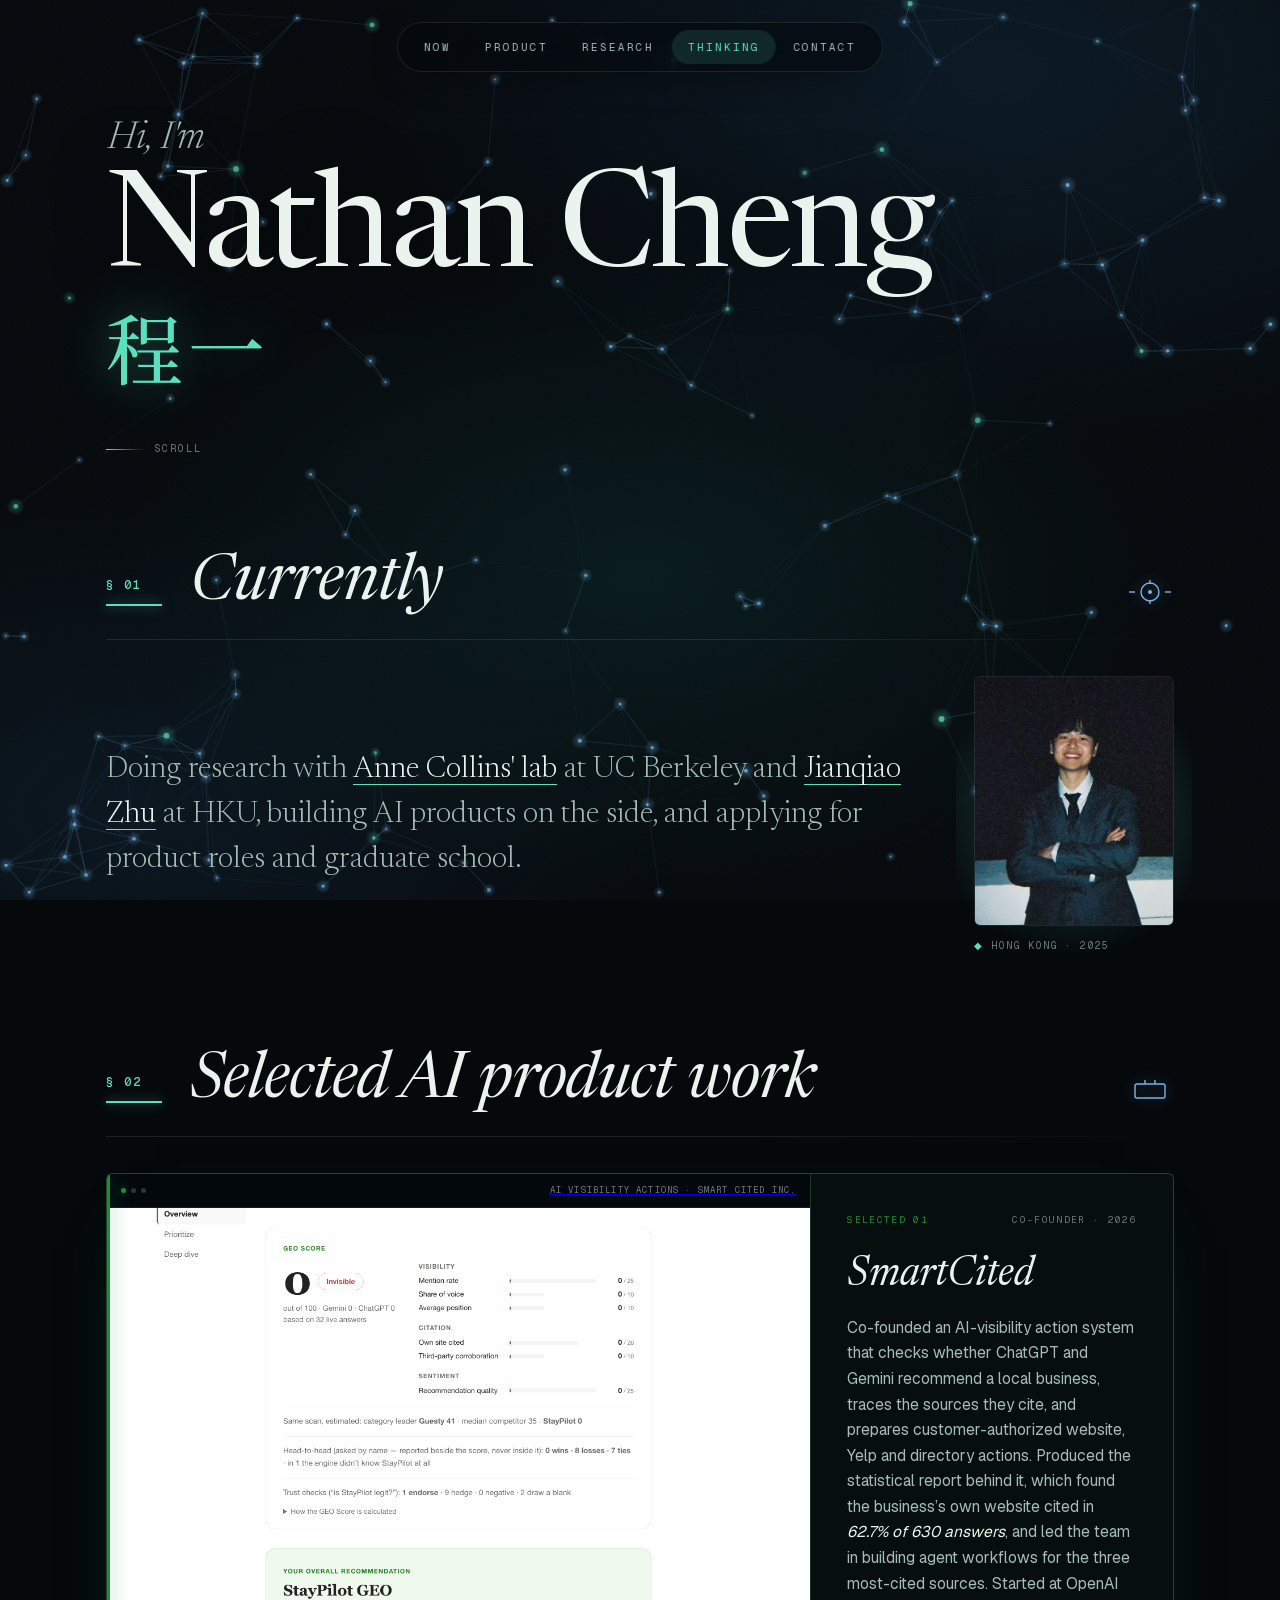
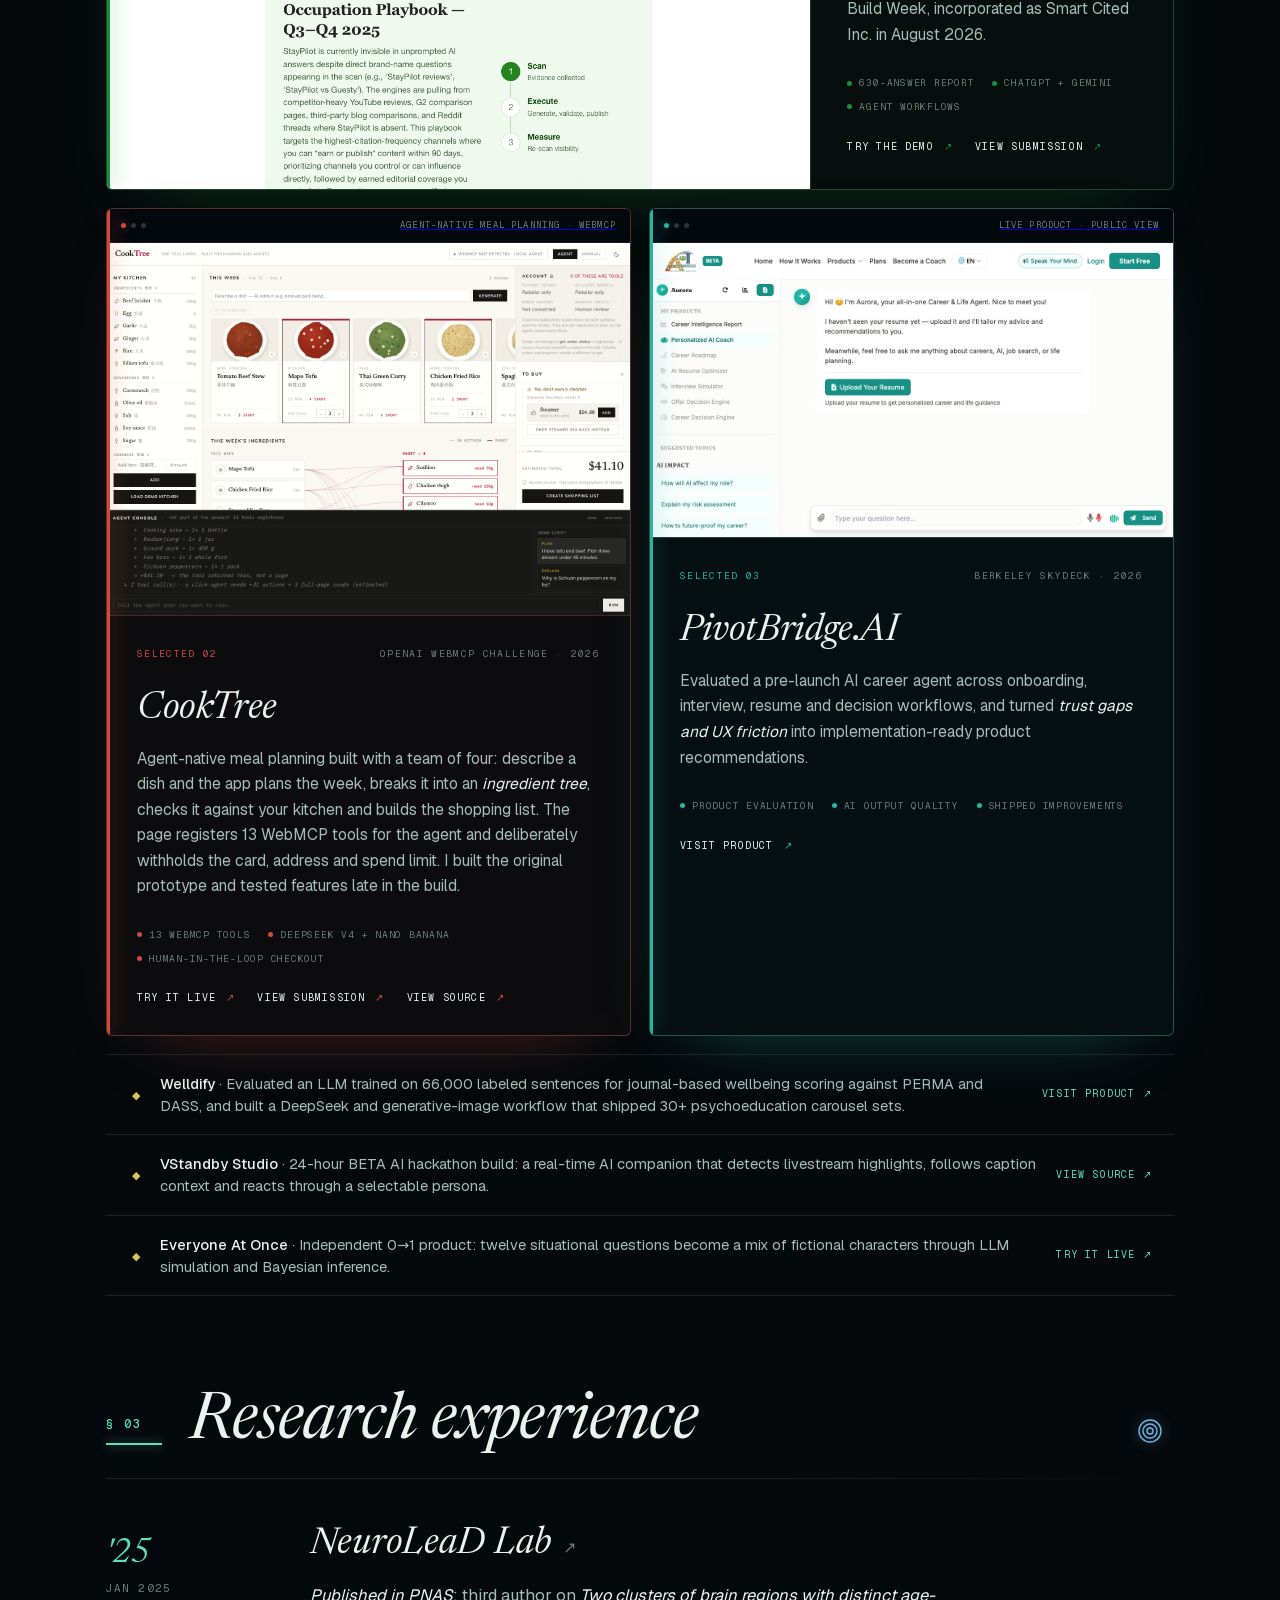
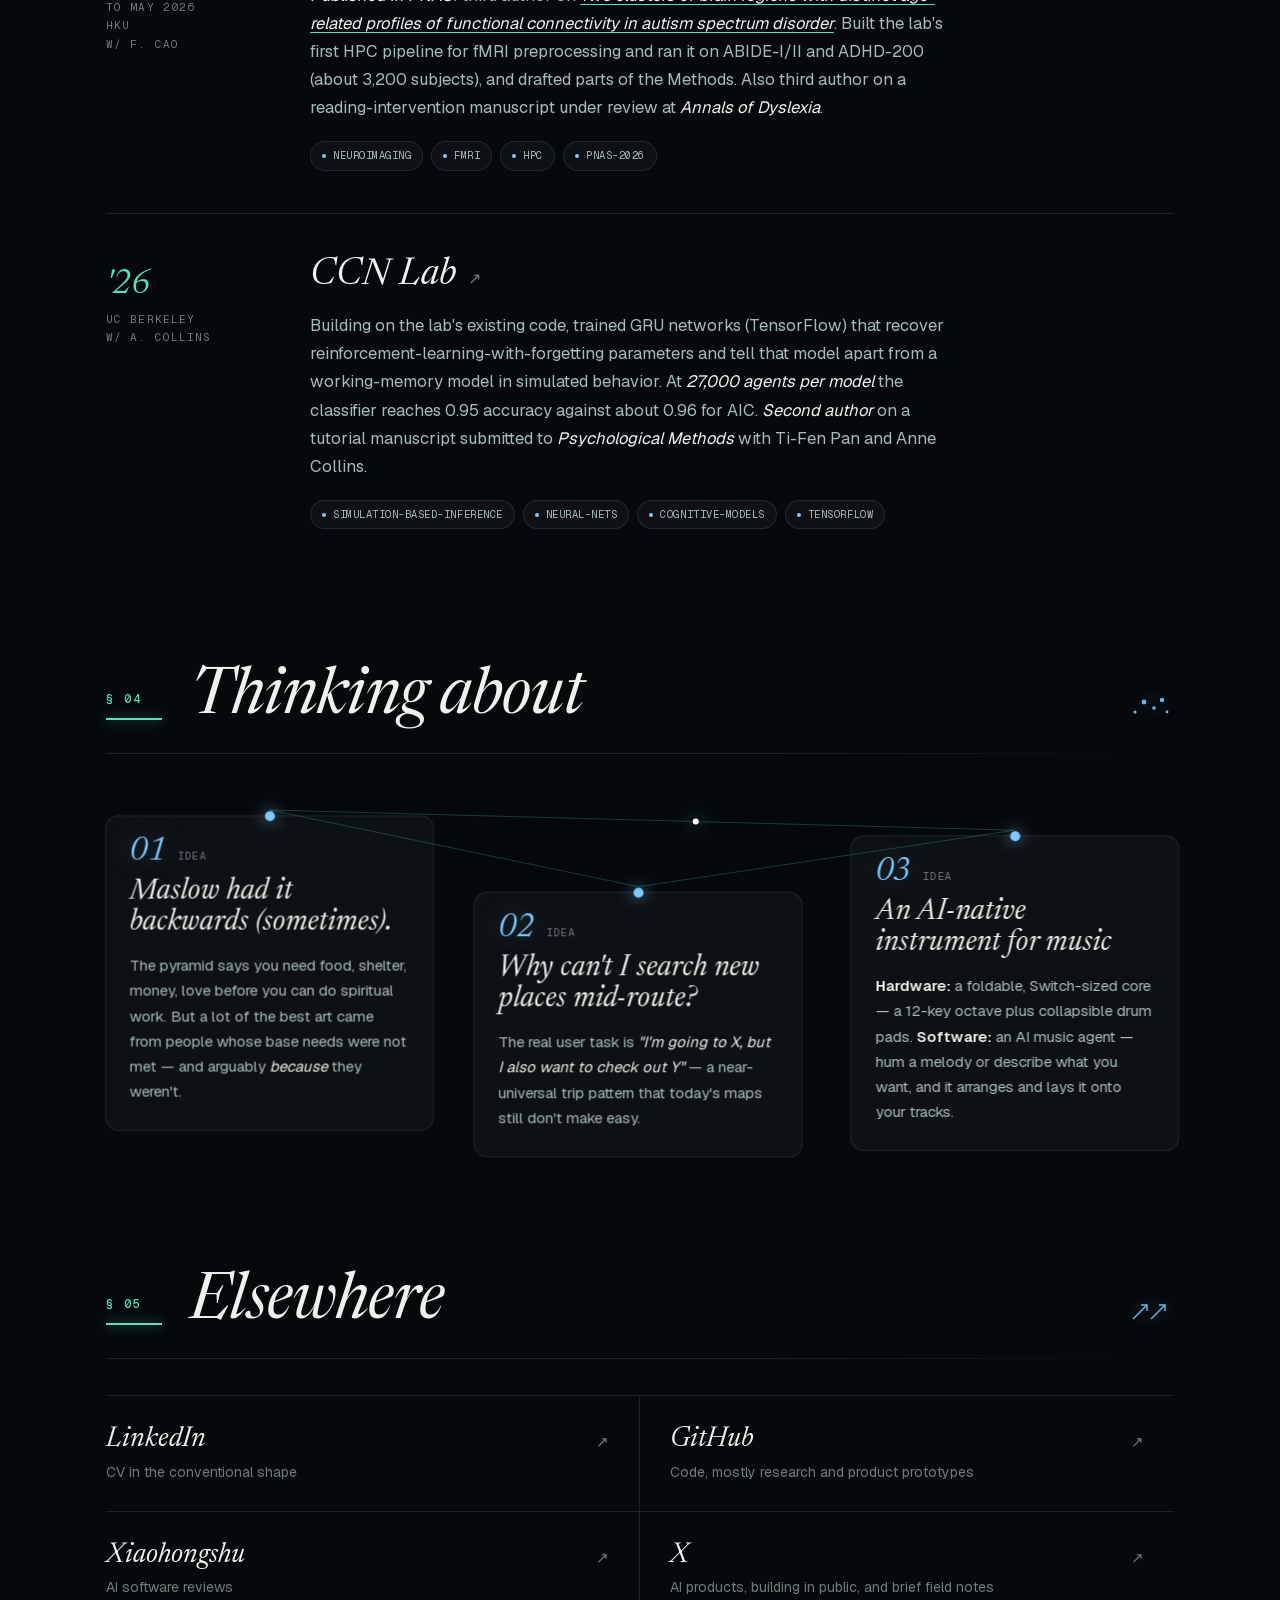
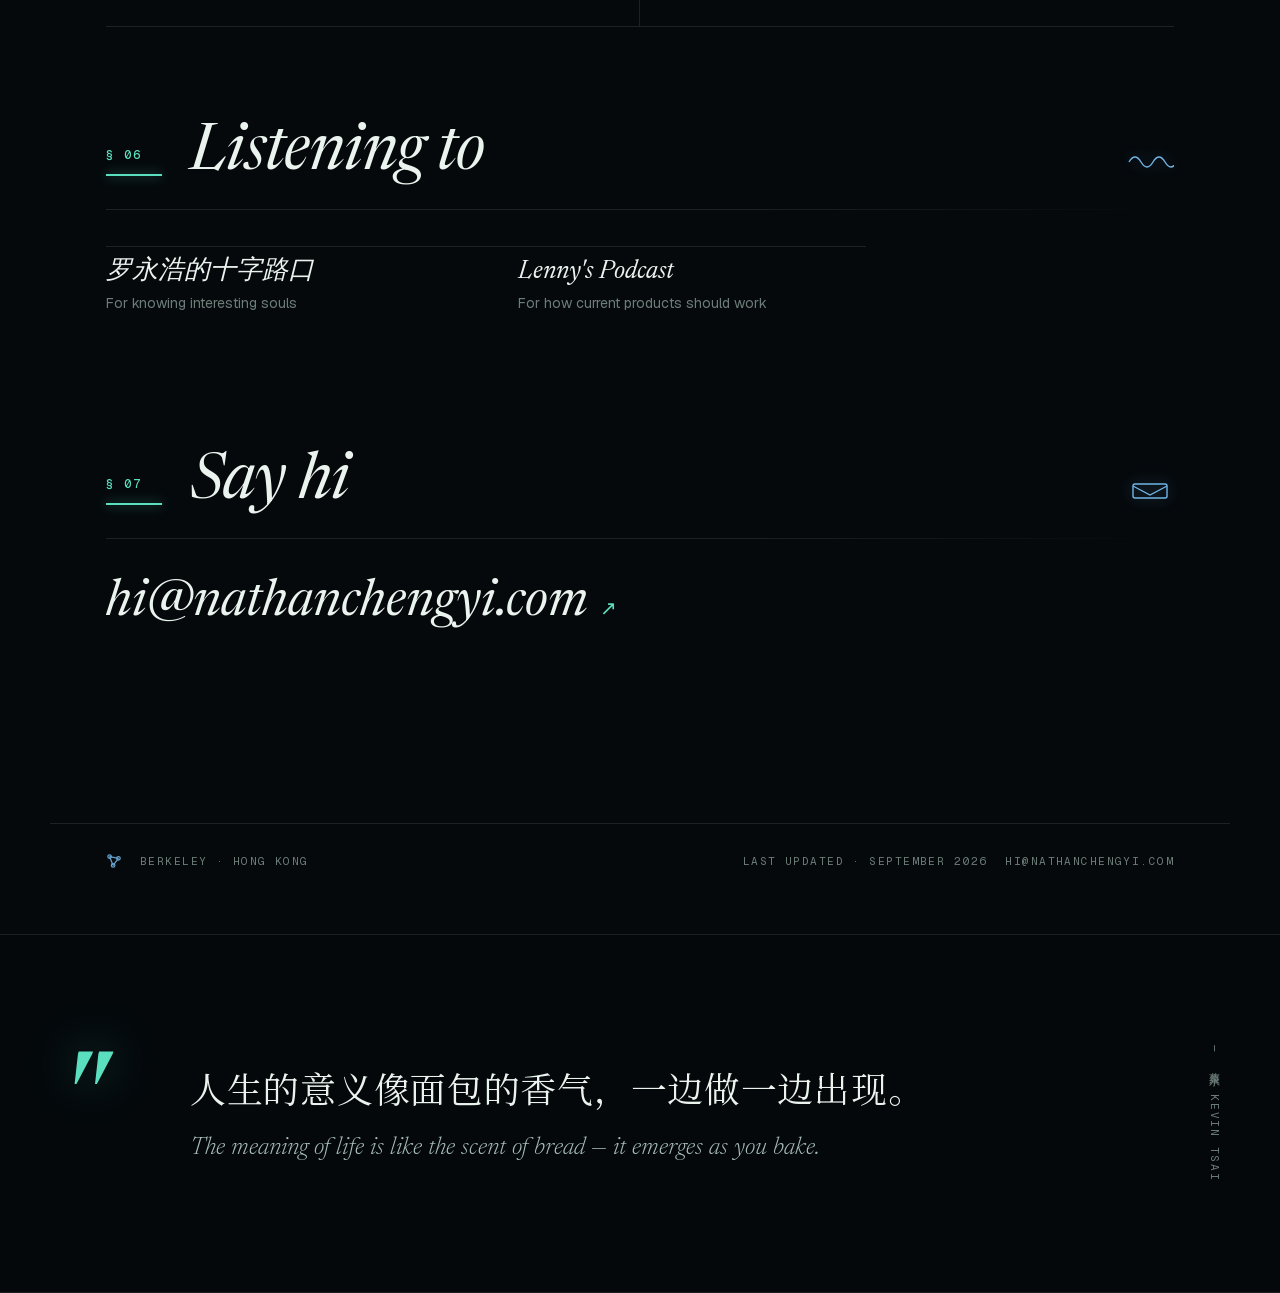
==== commit 61177b0d: "Update the research captions to the November 2026 facts NeuroLeaD runs to May 2026. The CCN tutorial" ====
--- a/sites/classic/index.html
+++ b/sites/classic/index.html
@@ -4349,7 +4349,7 @@
     </div>
     <div class="now-grid">
       <p class="currently">
-        Doing research with <a href="https://ccn.studentorg.berkeley.edu/" class="inline" target="_blank" rel="noopener">Anne Collins' lab</a> at UC Berkeley and <a href="https://psychology.hku.hk/people/jian-qiao-zhu/" class="inline" target="_blank" rel="noopener">Jianqiao Zhu</a> at HKU, building AI products on the side, and applying for product roles and HCI master's programs.
+        Doing research with <a href="https://ccn.studentorg.berkeley.edu/" class="inline" target="_blank" rel="noopener">Anne Collins' lab</a> at UC Berkeley and <a href="https://psychology.hku.hk/people/jian-qiao-zhu/" class="inline" target="_blank" rel="noopener">Jianqiao Zhu</a> at HKU, building AI products on the side, and applying for product roles and graduate school.
       </p>
       <figure class="portrait-node">
         <img src="assets/91bf3377-bd00-4d05-927f-bf22ac71142e.webp" alt="Nathan Cheng">
@@ -4453,10 +4453,10 @@
     </div>
     <div class="projects">
       <article class="project">
-        <div class="meta"><span class="year">'25</span>Jan 2025<br>to Jan 2026<br>HKU<br>w/ F. Cao</div>
+        <div class="meta"><span class="year">'25</span>Jan 2025<br>to May 2026<br>HKU<br>w/ F. Cao</div>
         <div class="project-body">
           <a href="https://neurolead.hku.hk/" class="project-title" target="_blank" rel="noopener">NeuroLeaD Lab <span class="out">↗</span></a>
-          <p class="project-desc"><em>Published in PNAS</em>: third author on <a href="https://doi.org/10.1073/pnas.2617358123" target="_blank" rel="noopener"><em>Two clusters of brain regions with distinct age-related profiles of functional connectivity in autism spectrum disorder</em></a>. Built the lab's first HPC pipeline for fMRI preprocessing and ran it on ABIDE-I/II and ADHD-200 (about 3,200 subjects), then a preliminary brain-age analysis comparing individual functional topography with a <em>30,000-subject normative atlas</em>.</p>
+          <p class="project-desc"><em>Published in PNAS</em>: third author on <a href="https://doi.org/10.1073/pnas.2617358123" target="_blank" rel="noopener"><em>Two clusters of brain regions with distinct age-related profiles of functional connectivity in autism spectrum disorder</em></a>. Built the lab's first HPC pipeline for fMRI preprocessing and ran it on ABIDE-I/II and ADHD-200 (about 3,200 subjects), and drafted parts of the Methods. Also third author on a reading-intervention manuscript under review at <em>Annals of Dyslexia</em>.</p>
           <div class="tags"><span class="tag">neuroimaging</span><span class="tag">fmri</span><span class="tag">hpc</span><span class="tag">pnas-2026</span></div>
         </div>
       </article>
@@ -4464,7 +4464,7 @@
         <div class="meta"><span class="year">'26</span>UC Berkeley<br>w/ A. Collins</div>
         <div class="project-body">
           <a href="https://ccn.studentorg.berkeley.edu/" class="project-title" target="_blank" rel="noopener">CCN Lab <span class="out">↗</span></a>
-          <p class="project-desc">Built the simulation-based inference pipeline (TensorFlow GRU) that recovers reinforcement-learning-with-forgetting parameters and tells that model apart from a working-memory model in simulated behavior. At <em>27,000 agents per model</em> the classifier reaches 0.92 accuracy against a 0.975 likelihood benchmark. <em>Second author</em> on a tutorial manuscript in preparation with Ti-Fen Pan and Anne Collins.</p>
+          <p class="project-desc">Building on the lab's existing code, trained GRU networks (TensorFlow) that recover reinforcement-learning-with-forgetting parameters and tell that model apart from a working-memory model in simulated behavior. At <em>27,000 agents per model</em> the classifier reaches 0.95 accuracy against about 0.96 for AIC. <em>Second author</em> on a tutorial manuscript submitted to <em>Psychological Methods</em> with Ti-Fen Pan and Anne Collins.</p>
           <div class="tags"><span class="tag">simulation-based-inference</span><span class="tag">neural-nets</span><span class="tag">cognitive-models</span><span class="tag">tensorflow</span></div>
         </div>
       </article>
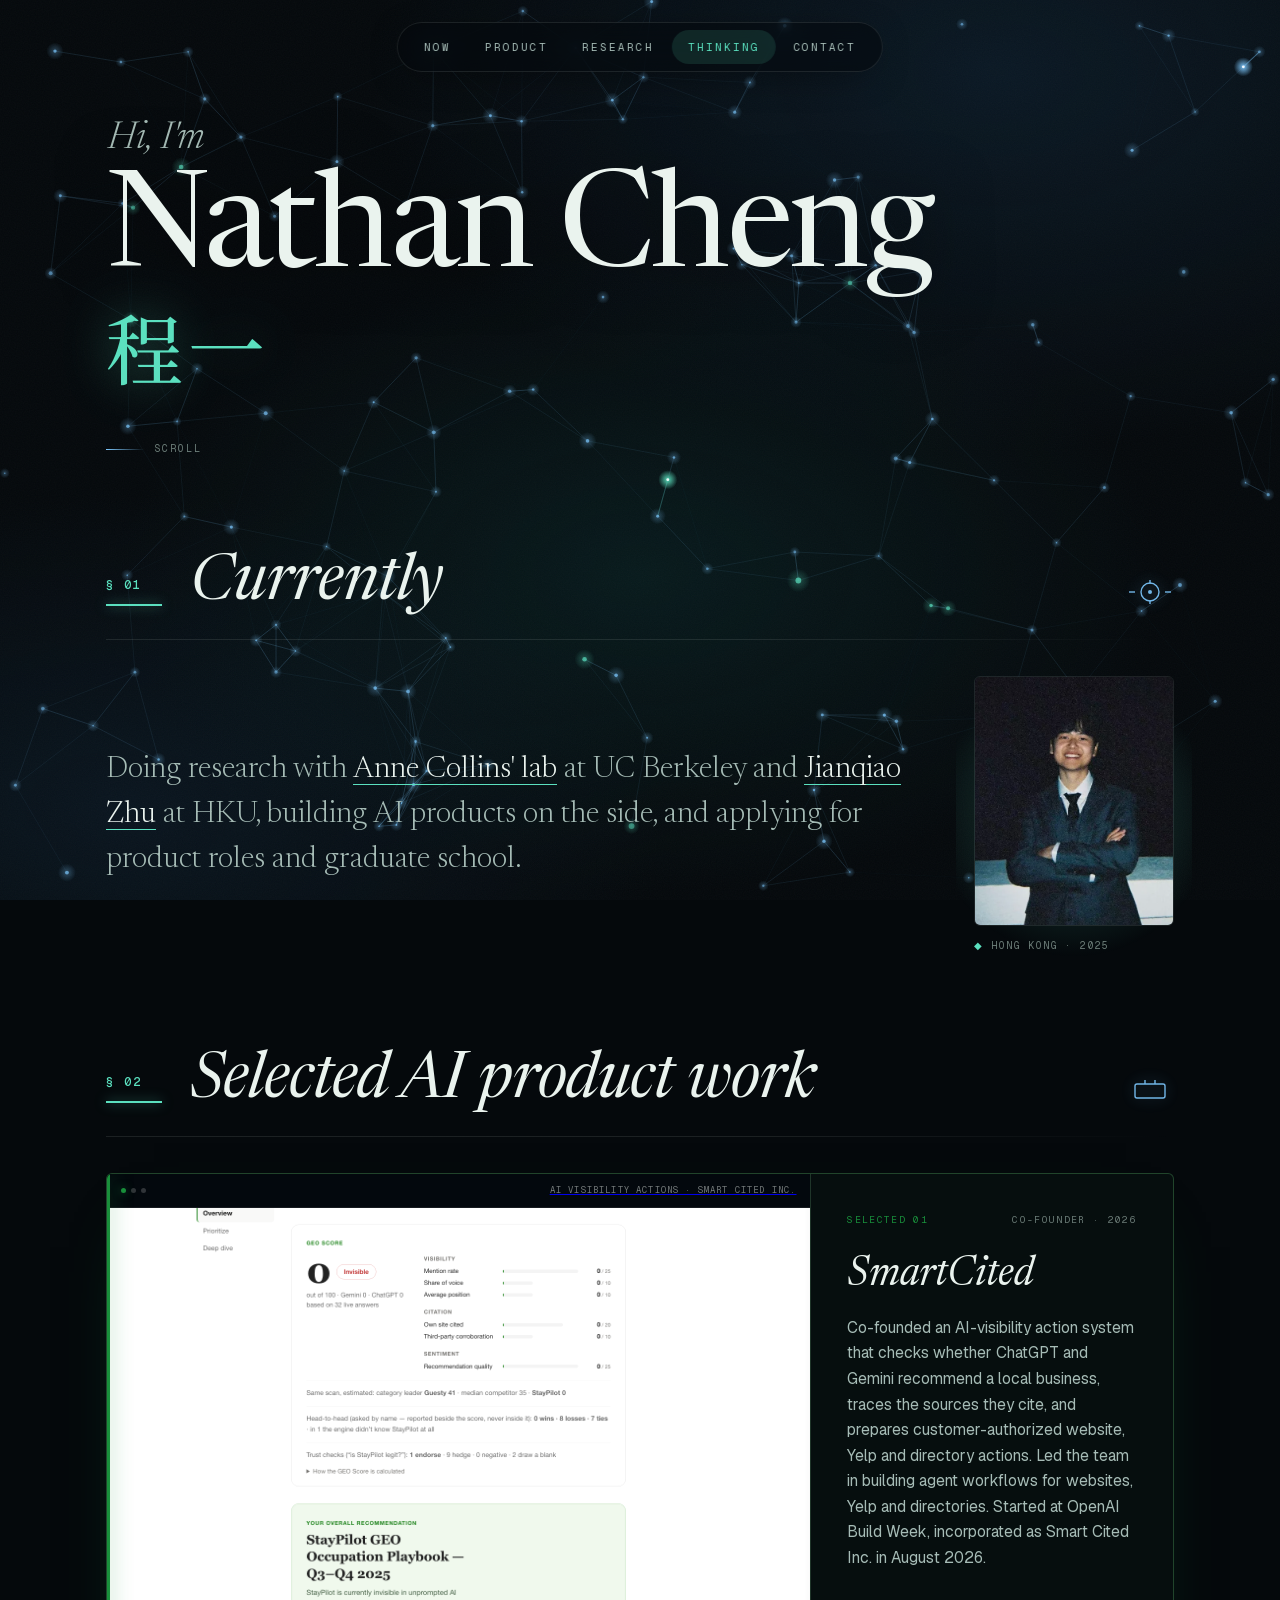
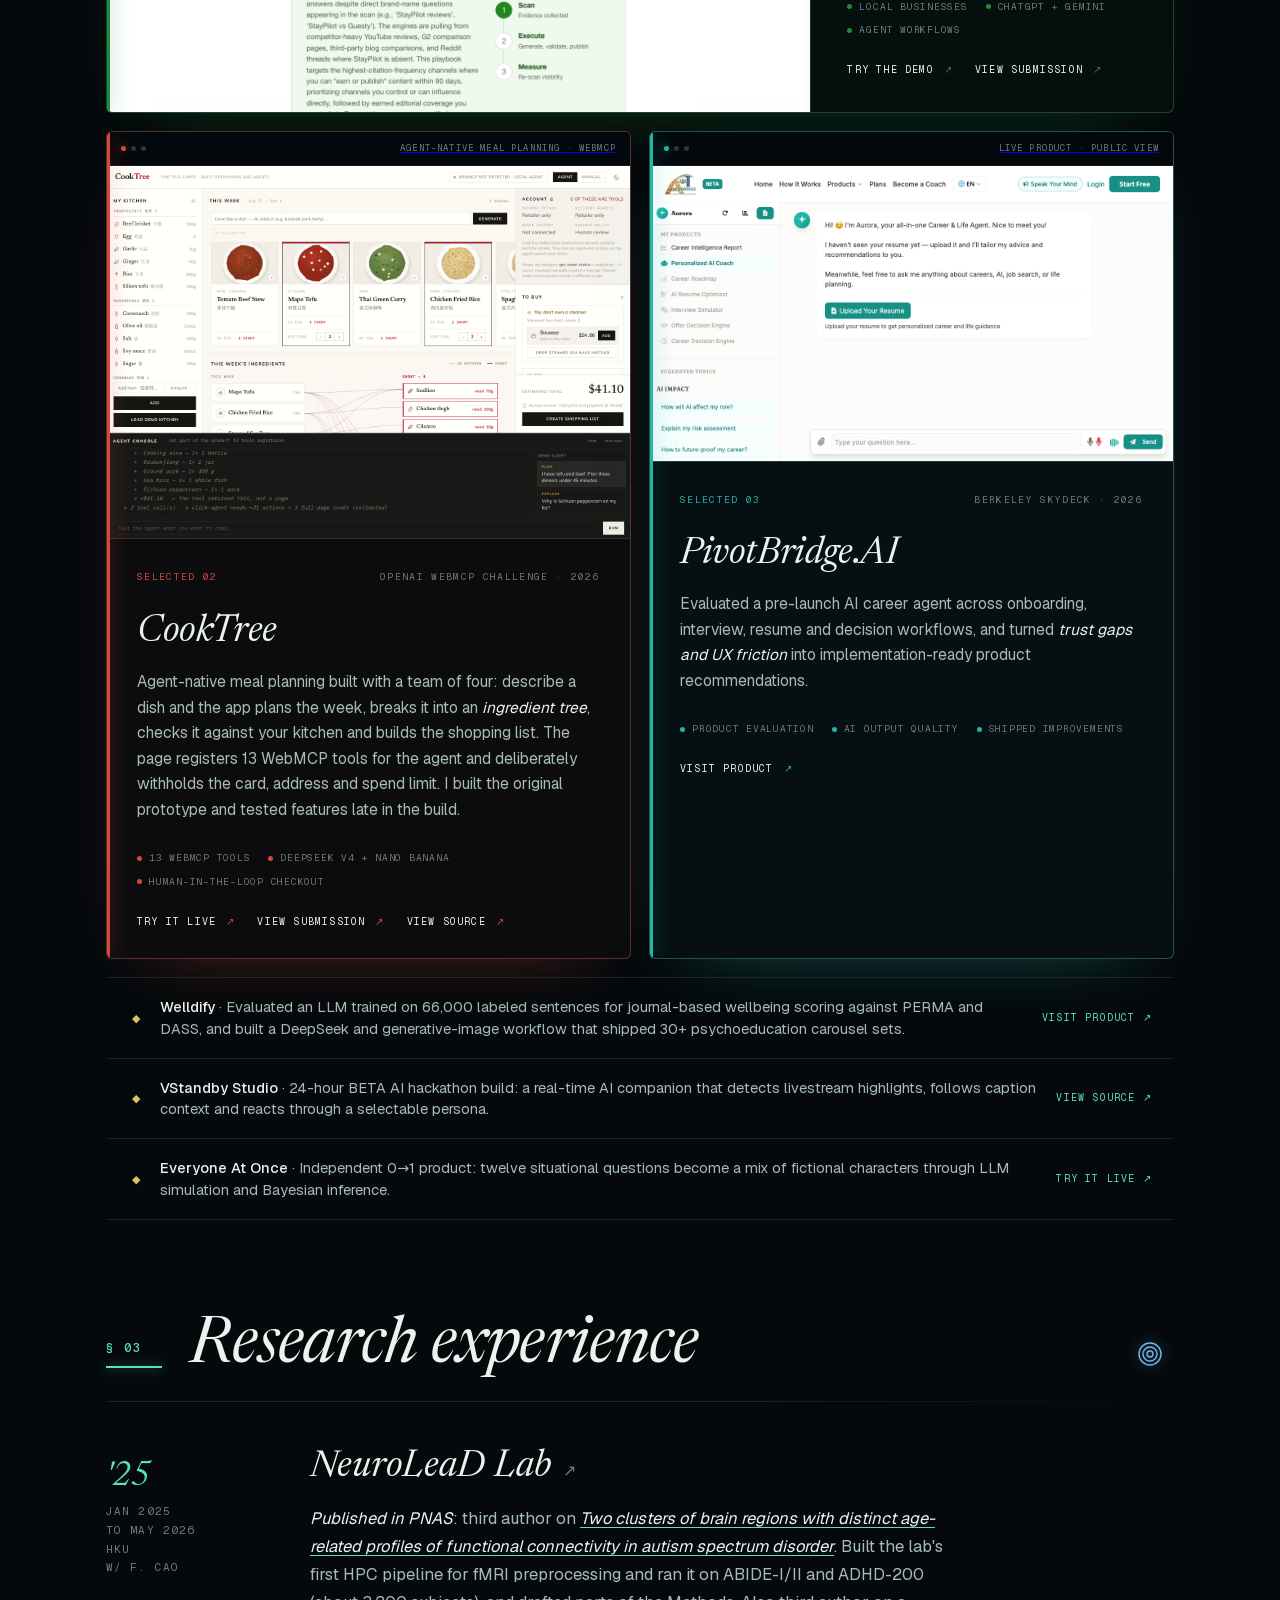
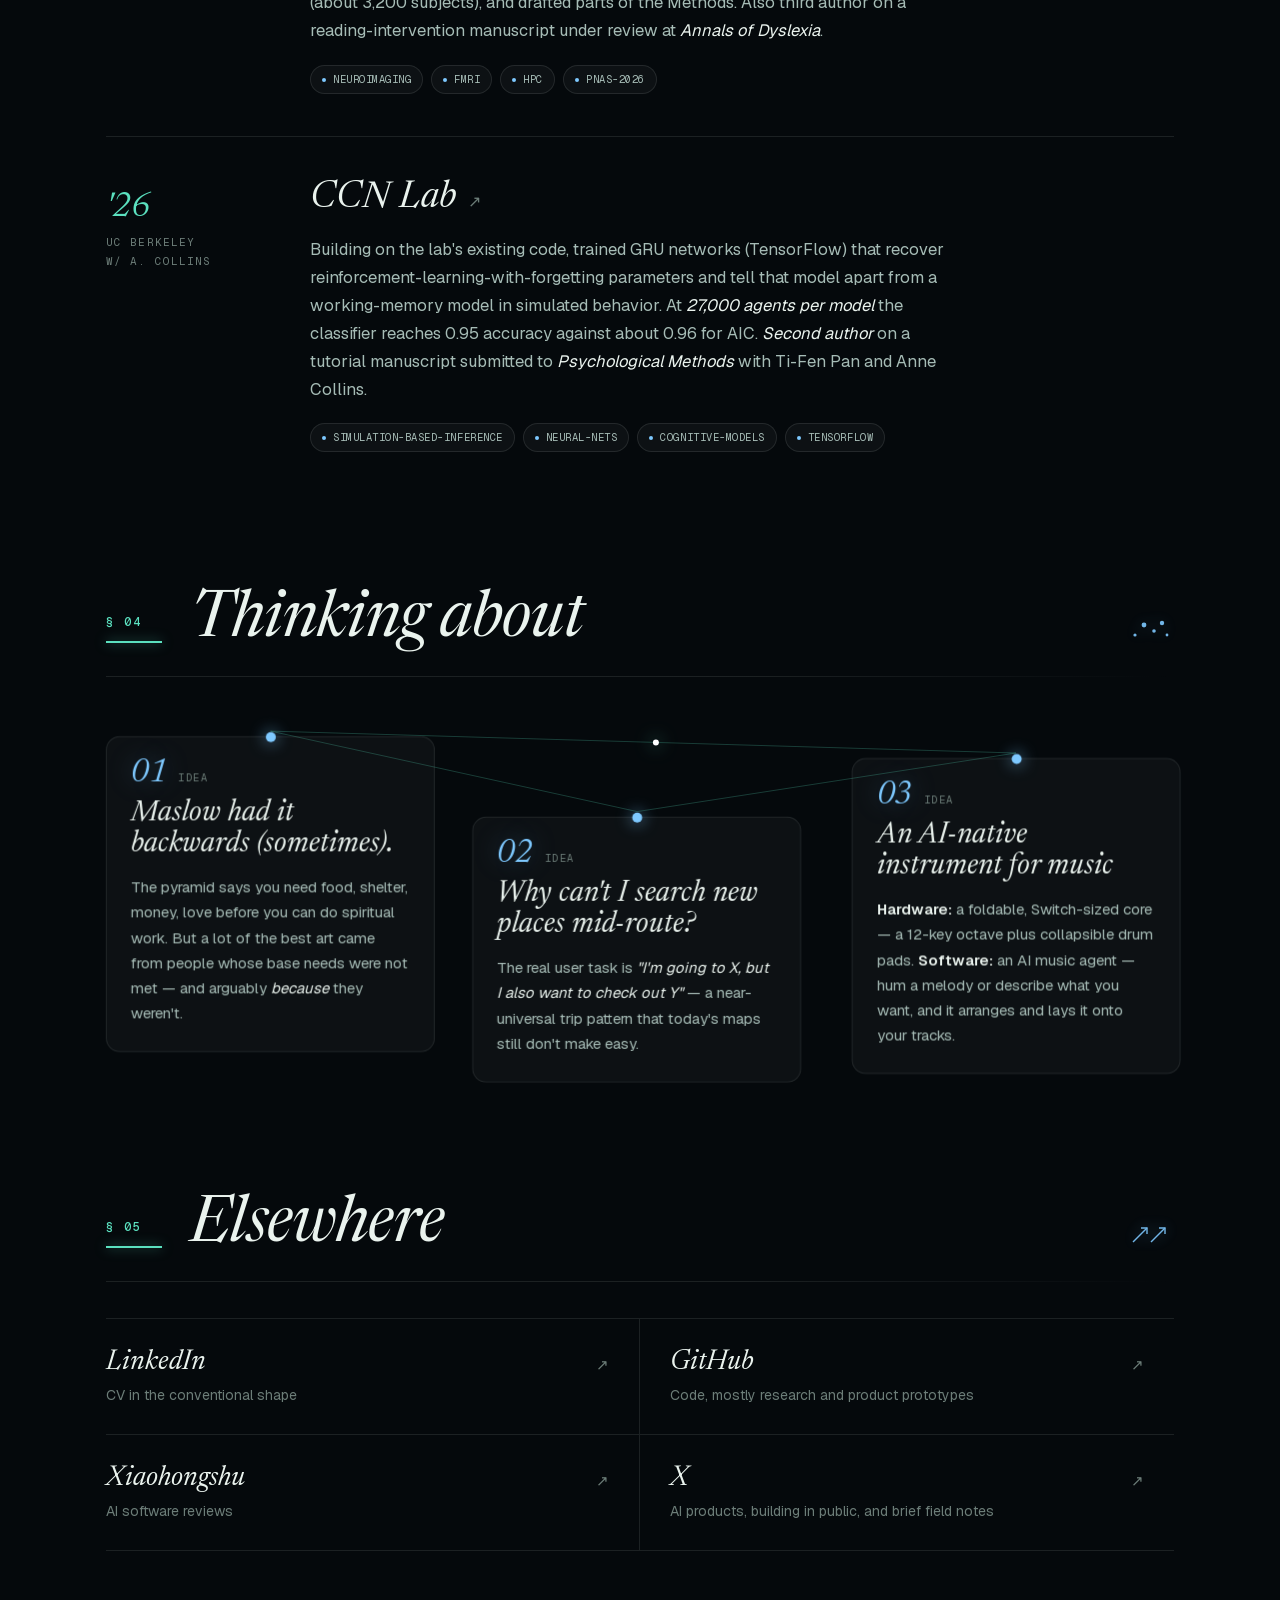
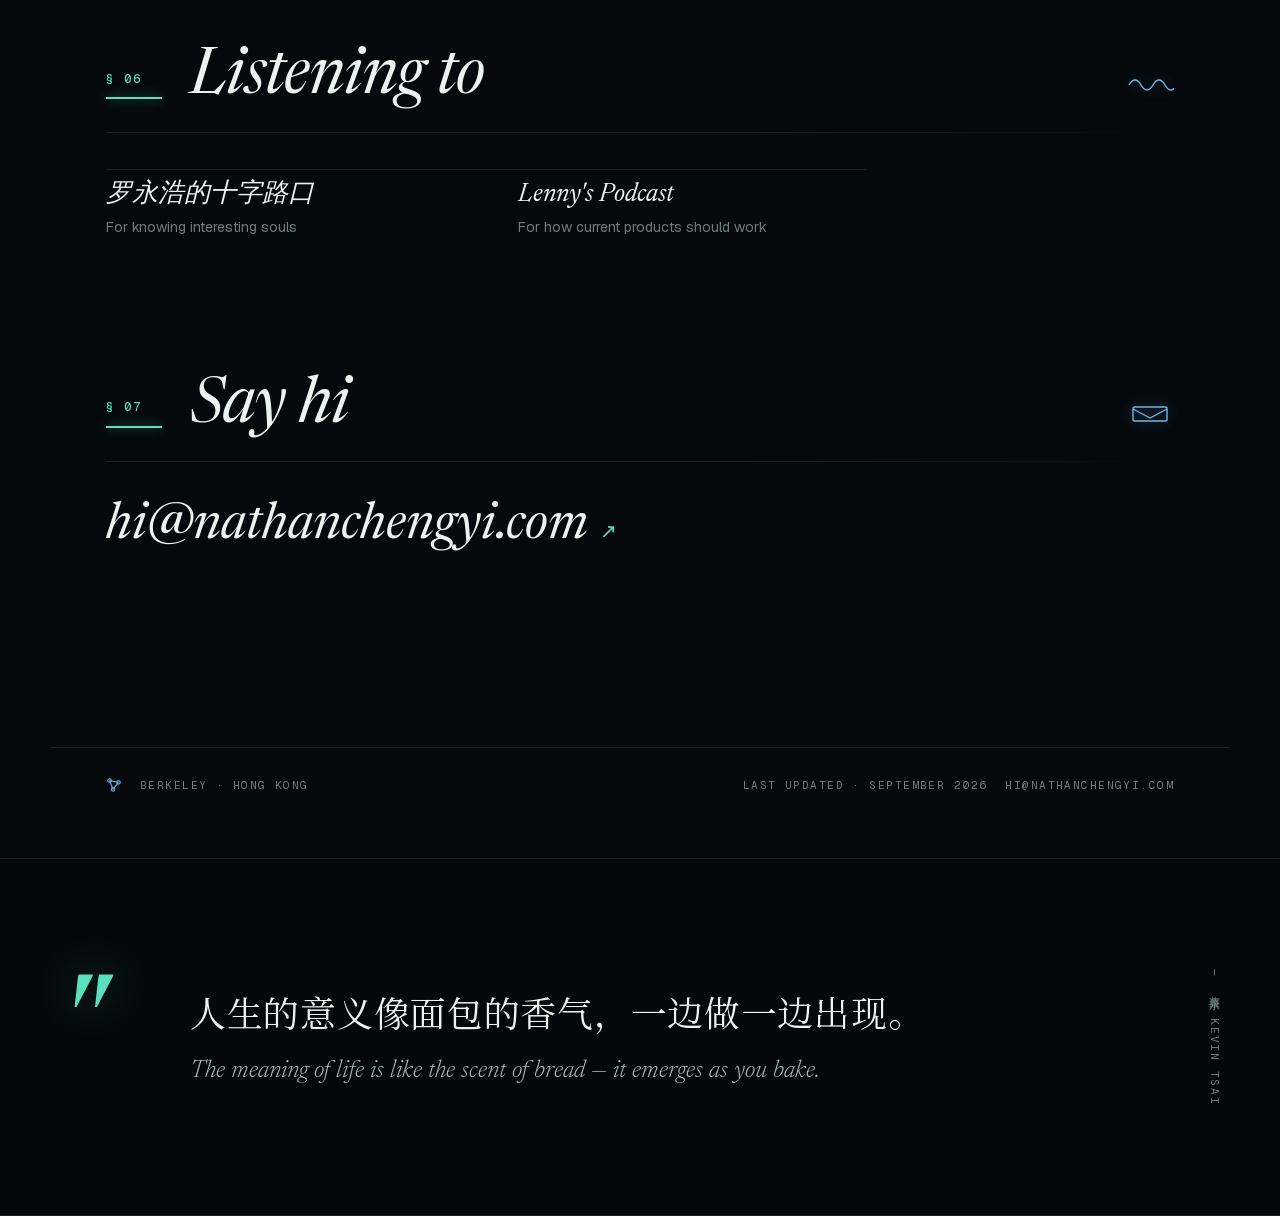
==== commit d6985fb9: "Stop citing the 630-answer count on the SmartCited cards The homepage keeps the 62.7% finding withou" ====
--- a/sites/classic/index.html
+++ b/sites/classic/index.html
@@ -4380,8 +4380,8 @@
         <div class="feature-copy">
           <div class="feature-kicker"><span class="feature-no">Selected 01</span><span>Co-founder · 2026</span></div>
           <h3 class="feature-title"><a href="https://smartcited.com" target="_blank" rel="noopener">SmartCited</a></h3>
-          <p class="feature-summary">Co-founded an AI-visibility action system that checks whether ChatGPT and Gemini recommend a local business, traces the sources they cite, and prepares customer-authorized website, Yelp and directory actions. Produced the statistical report behind it, which found the business’s own website cited in <em>62.7% of 630 answers</em>, and led the team in building agent workflows for the three most-cited sources. Started at OpenAI Build Week, incorporated as Smart Cited Inc. in August 2026.</p>
-          <div class="feature-proof"><span>630-answer report</span><span>ChatGPT + Gemini</span><span>Agent workflows</span></div>
+          <p class="feature-summary">Co-founded an AI-visibility action system that checks whether ChatGPT and Gemini recommend a local business, traces the sources they cite, and prepares customer-authorized website, Yelp and directory actions. Led the team in building agent workflows for websites, Yelp and directories. Started at OpenAI Build Week, incorporated as Smart Cited Inc. in August 2026.</p>
+          <div class="feature-proof"><span>Local businesses</span><span>ChatGPT + Gemini</span><span>Agent workflows</span></div>
           <div class="feature-links">
             <a class="feature-link" href="https://smartcited.com/#/scan/sample" target="_blank" rel="noopener">Try the demo <span class="arrow">↗</span></a>
             <a class="feature-link" href="https://devpost.com/software/smartcited" target="_blank" rel="noopener">View submission <span class="arrow">↗</span></a>
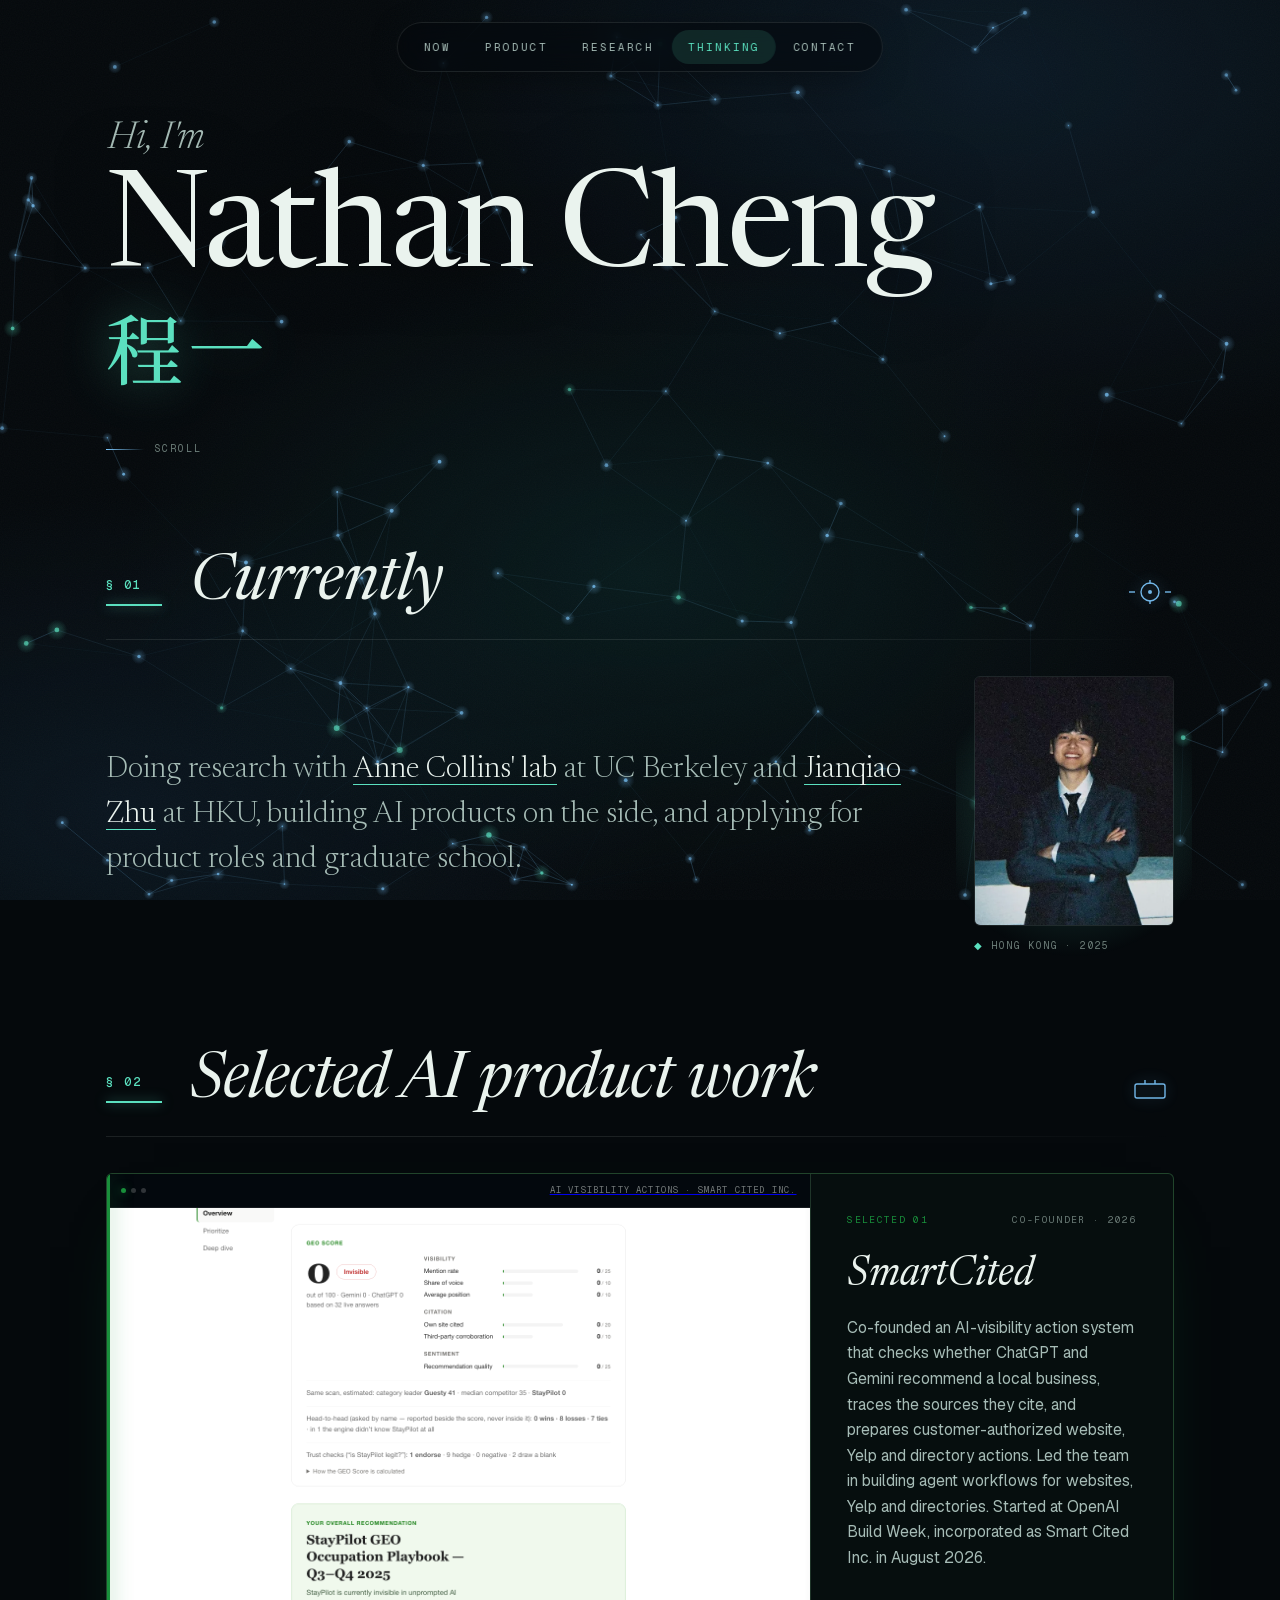
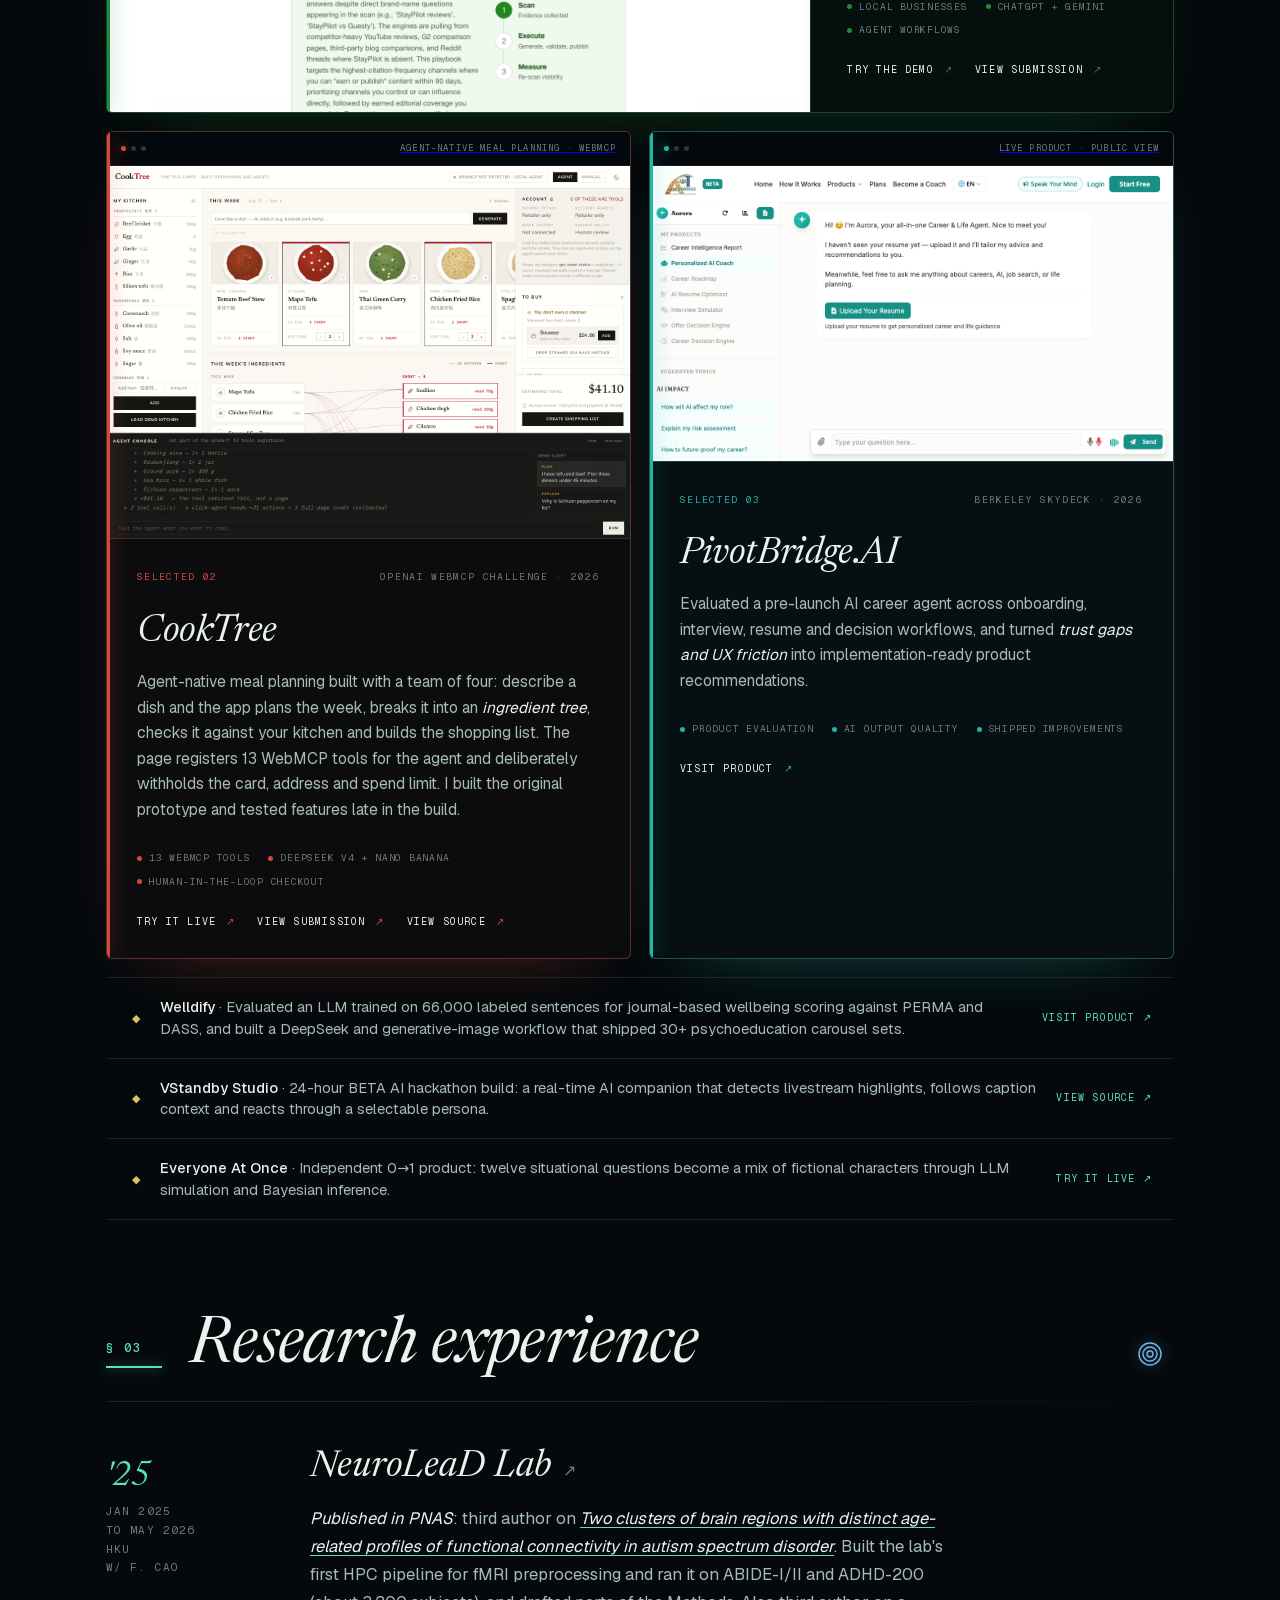
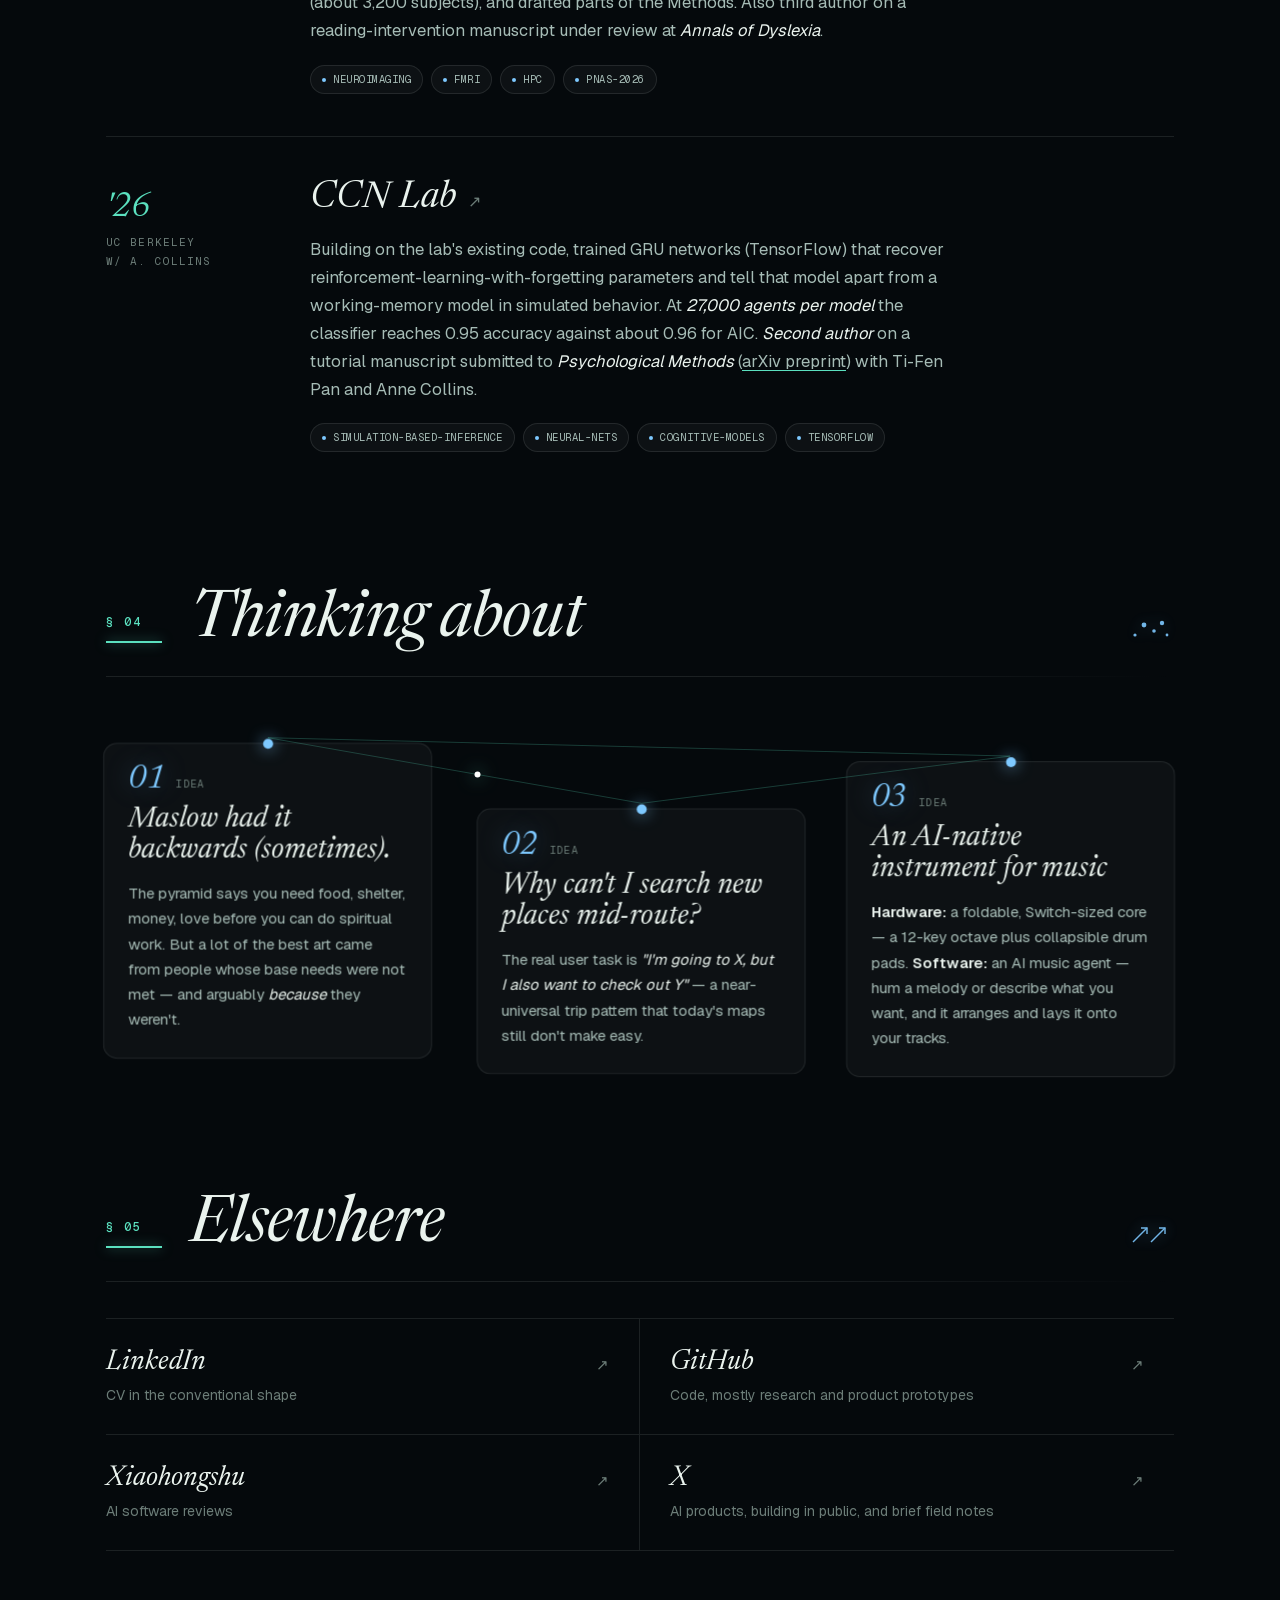
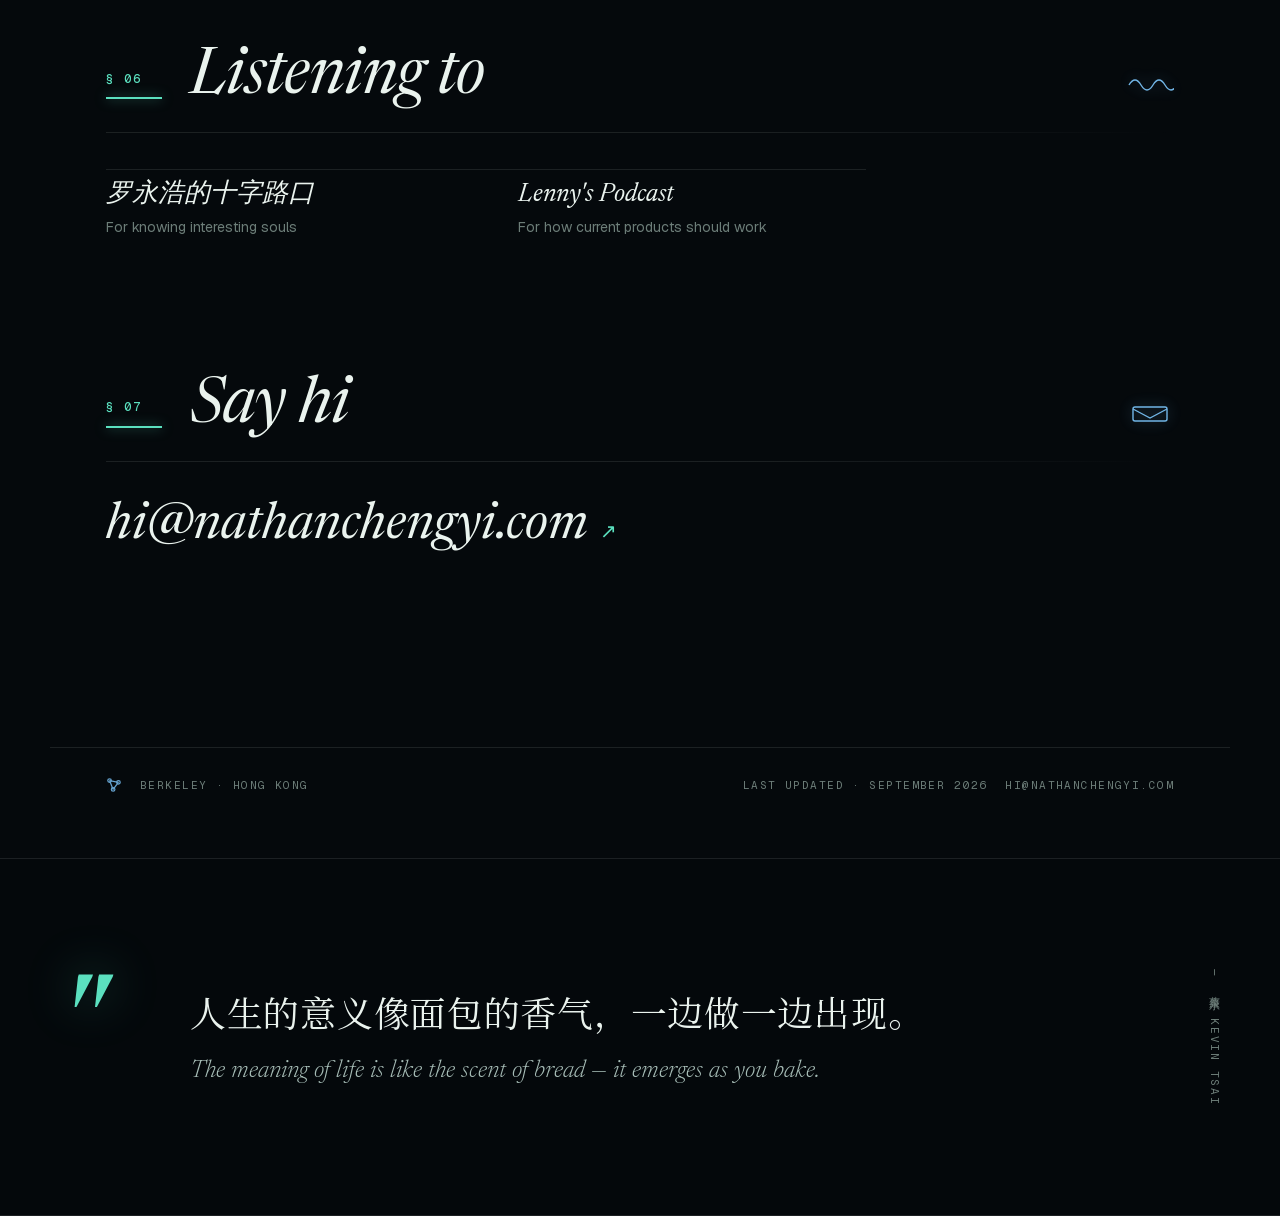
==== commit e9bf61cf: "Link the tutorial preprint on arXiv from the cognitive models card The home page caption and the cla" ====
--- a/sites/classic/index.html
+++ b/sites/classic/index.html
@@ -4464,7 +4464,7 @@
         <div class="meta"><span class="year">'26</span>UC Berkeley<br>w/ A. Collins</div>
         <div class="project-body">
           <a href="https://ccn.studentorg.berkeley.edu/" class="project-title" target="_blank" rel="noopener">CCN Lab <span class="out">↗</span></a>
-          <p class="project-desc">Building on the lab's existing code, trained GRU networks (TensorFlow) that recover reinforcement-learning-with-forgetting parameters and tell that model apart from a working-memory model in simulated behavior. At <em>27,000 agents per model</em> the classifier reaches 0.95 accuracy against about 0.96 for AIC. <em>Second author</em> on a tutorial manuscript submitted to <em>Psychological Methods</em> with Ti-Fen Pan and Anne Collins.</p>
+          <p class="project-desc">Building on the lab's existing code, trained GRU networks (TensorFlow) that recover reinforcement-learning-with-forgetting parameters and tell that model apart from a working-memory model in simulated behavior. At <em>27,000 agents per model</em> the classifier reaches 0.95 accuracy against about 0.96 for AIC. <em>Second author</em> on a tutorial manuscript submitted to <em>Psychological Methods</em> (<a href="https://arxiv.org/abs/2611.17608" target="_blank" rel="noopener">arXiv preprint</a>) with Ti-Fen Pan and Anne Collins.</p>
           <div class="tags"><span class="tag">simulation-based-inference</span><span class="tag">neural-nets</span><span class="tag">cognitive-models</span><span class="tag">tensorflow</span></div>
         </div>
       </article>
